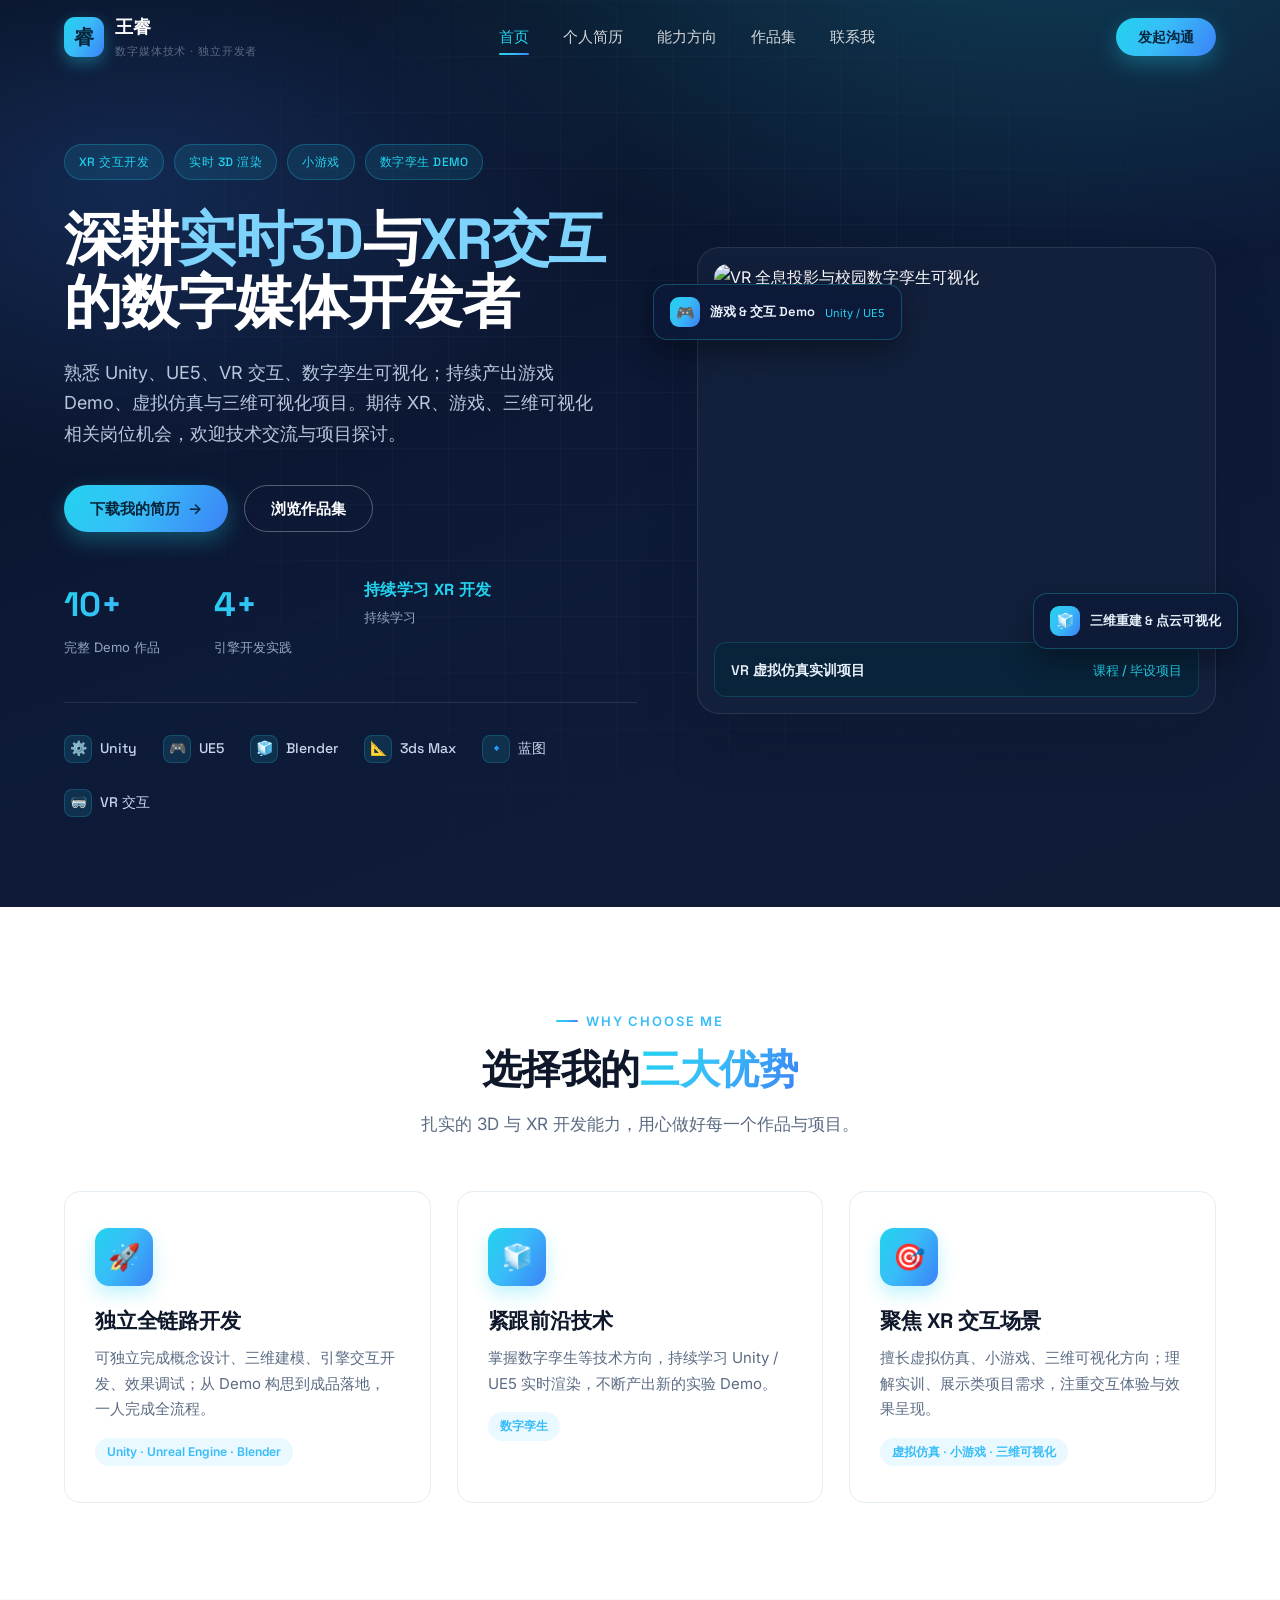
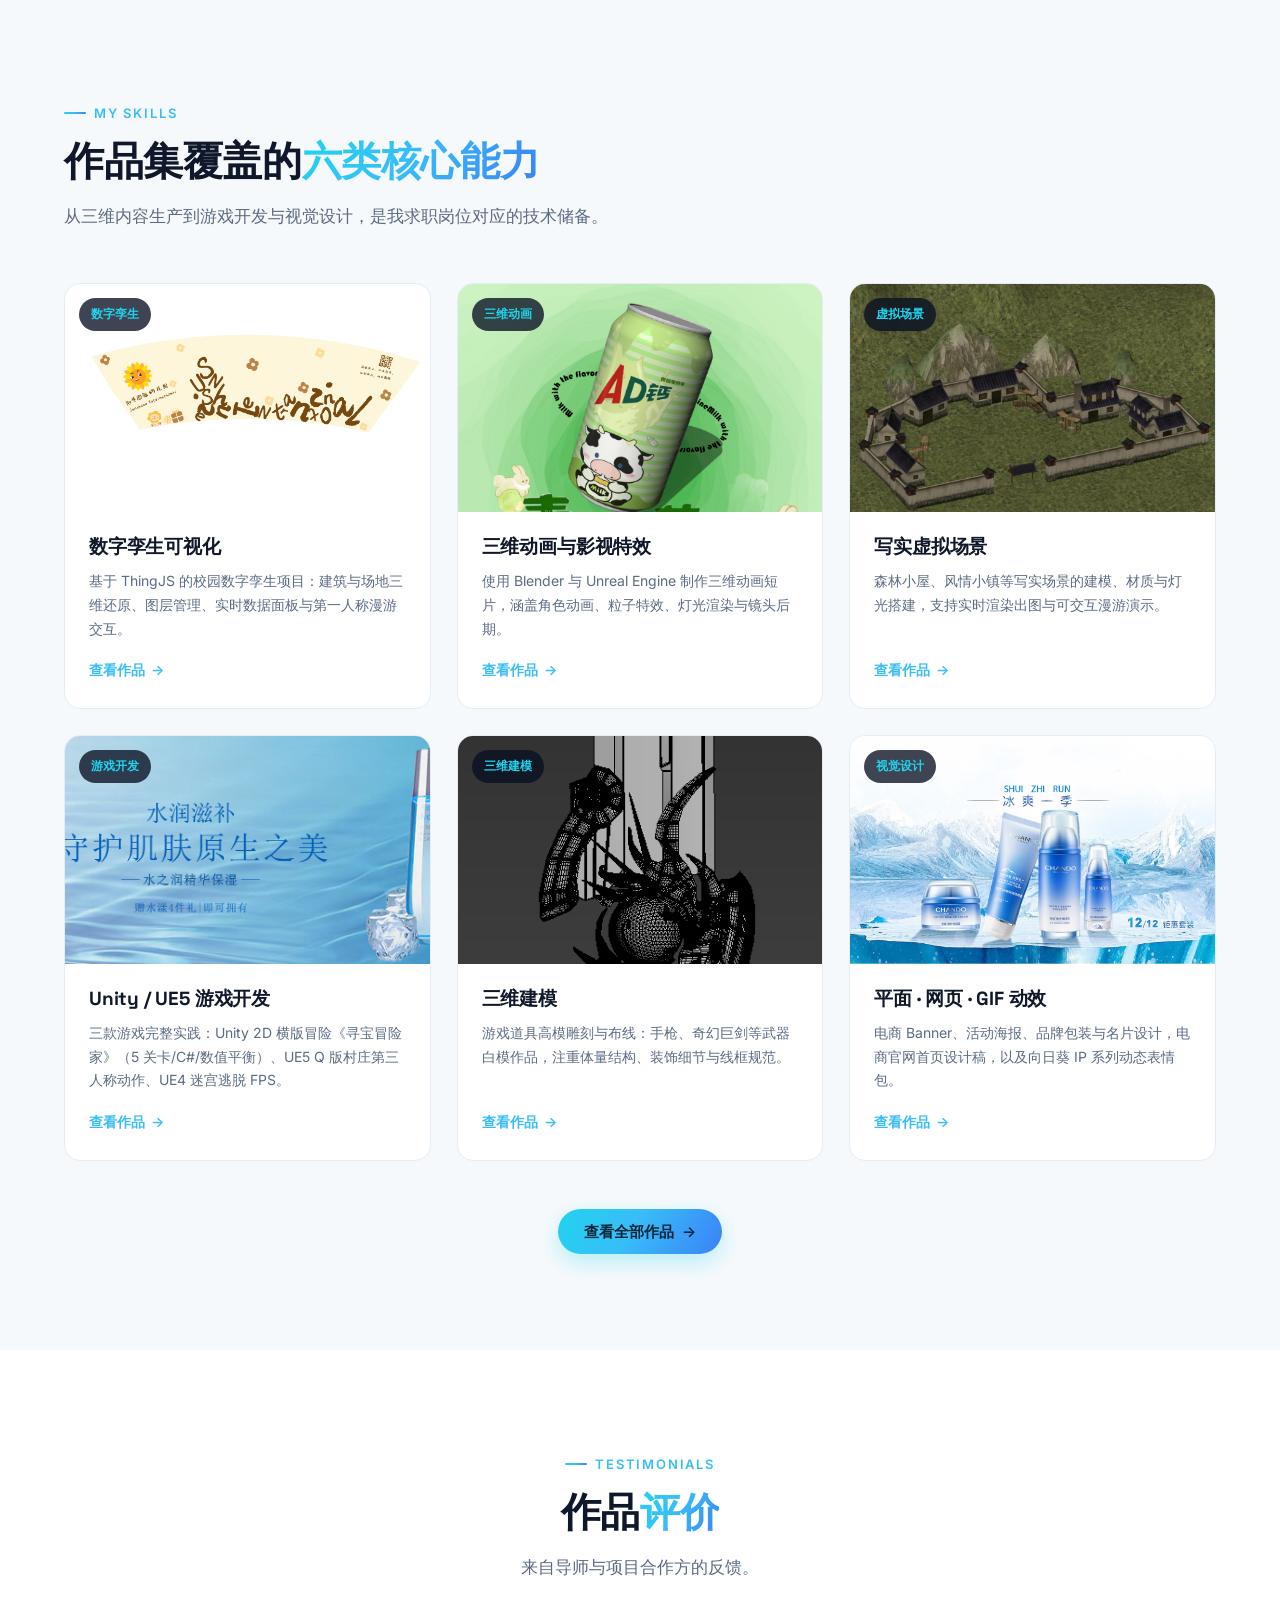
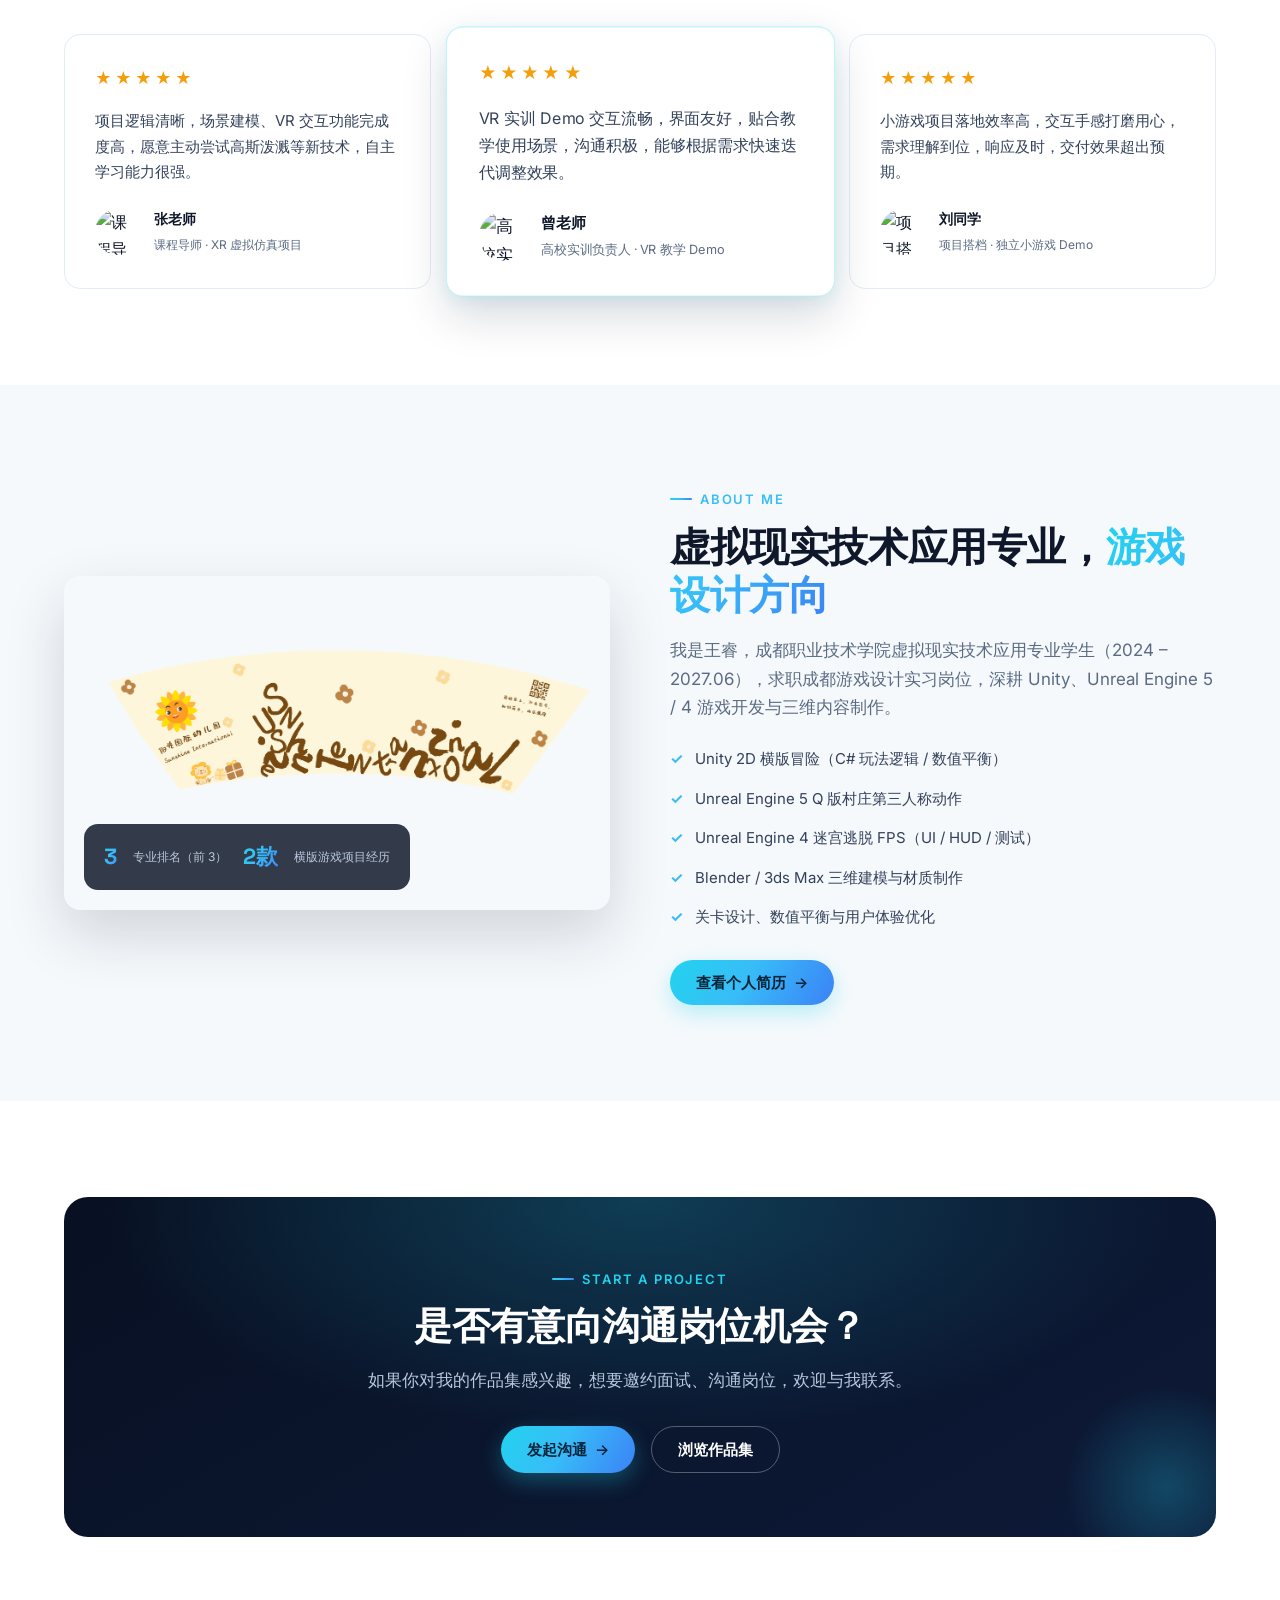
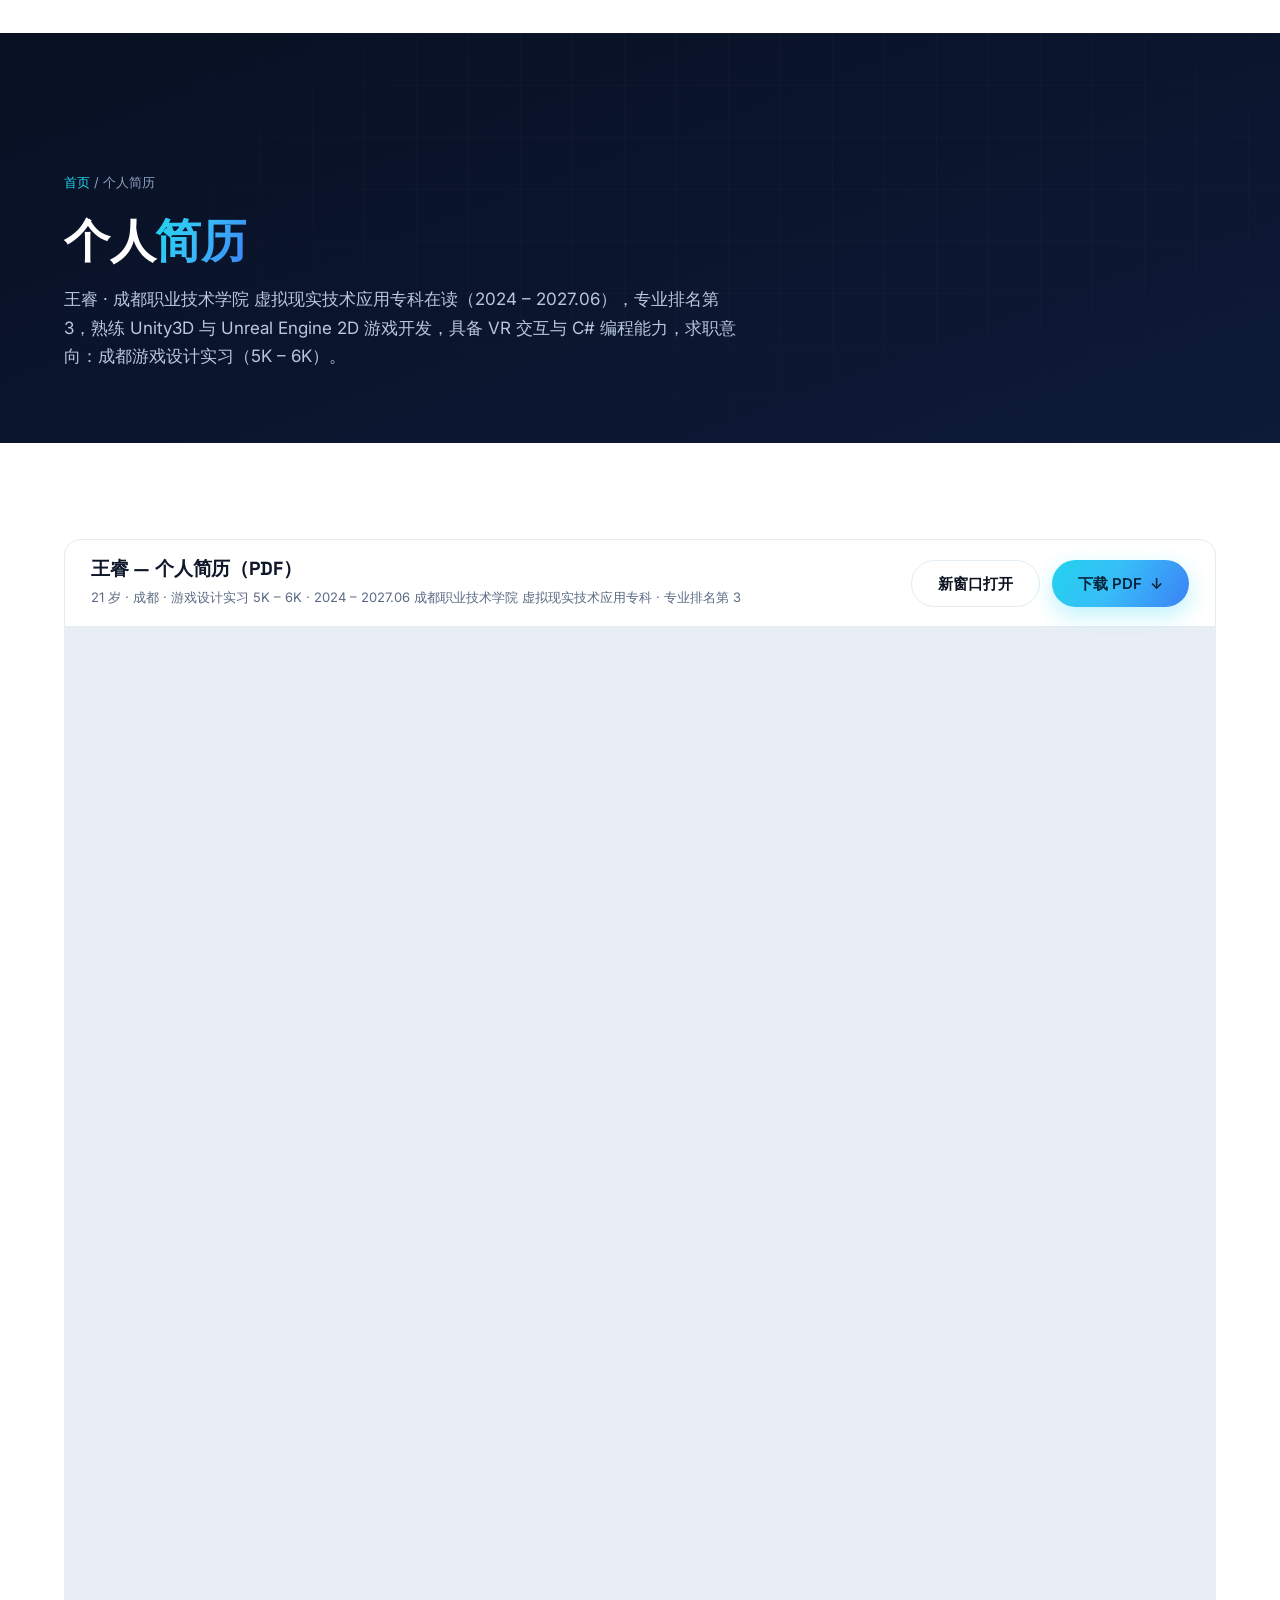
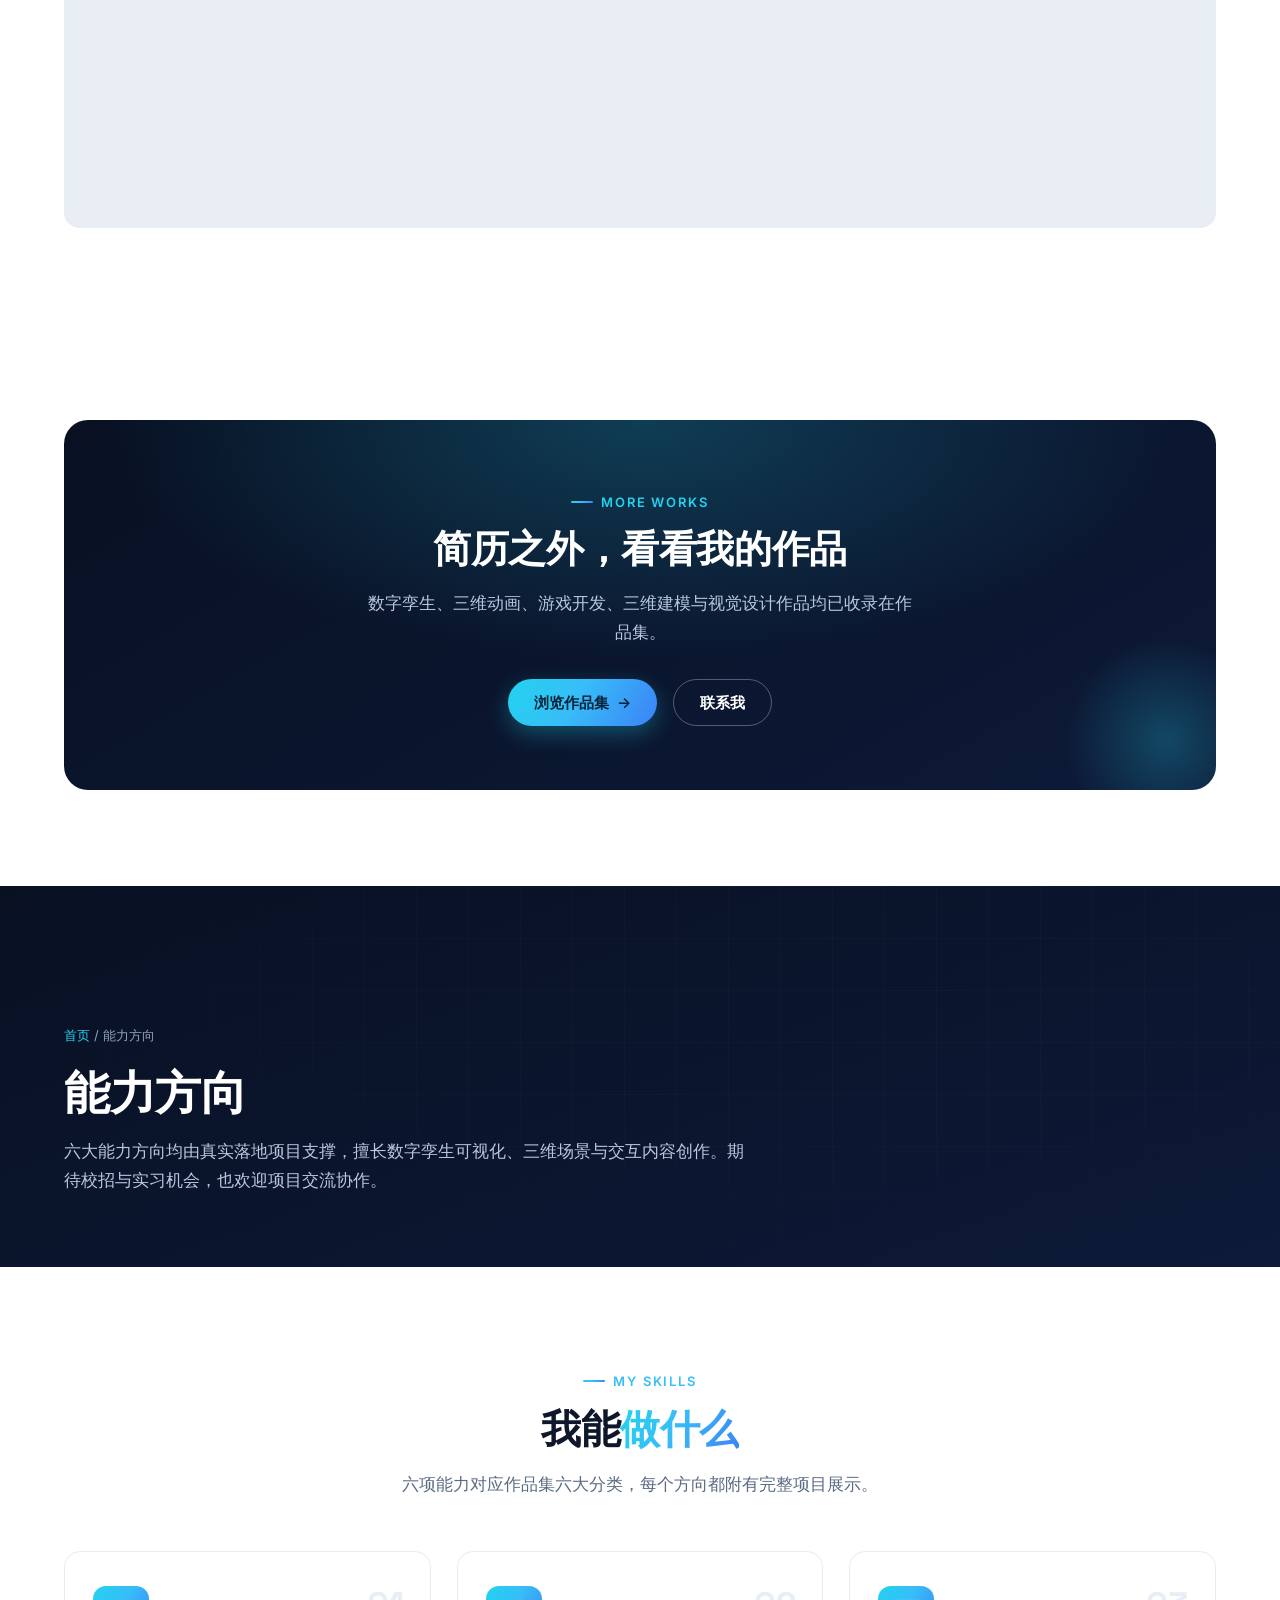
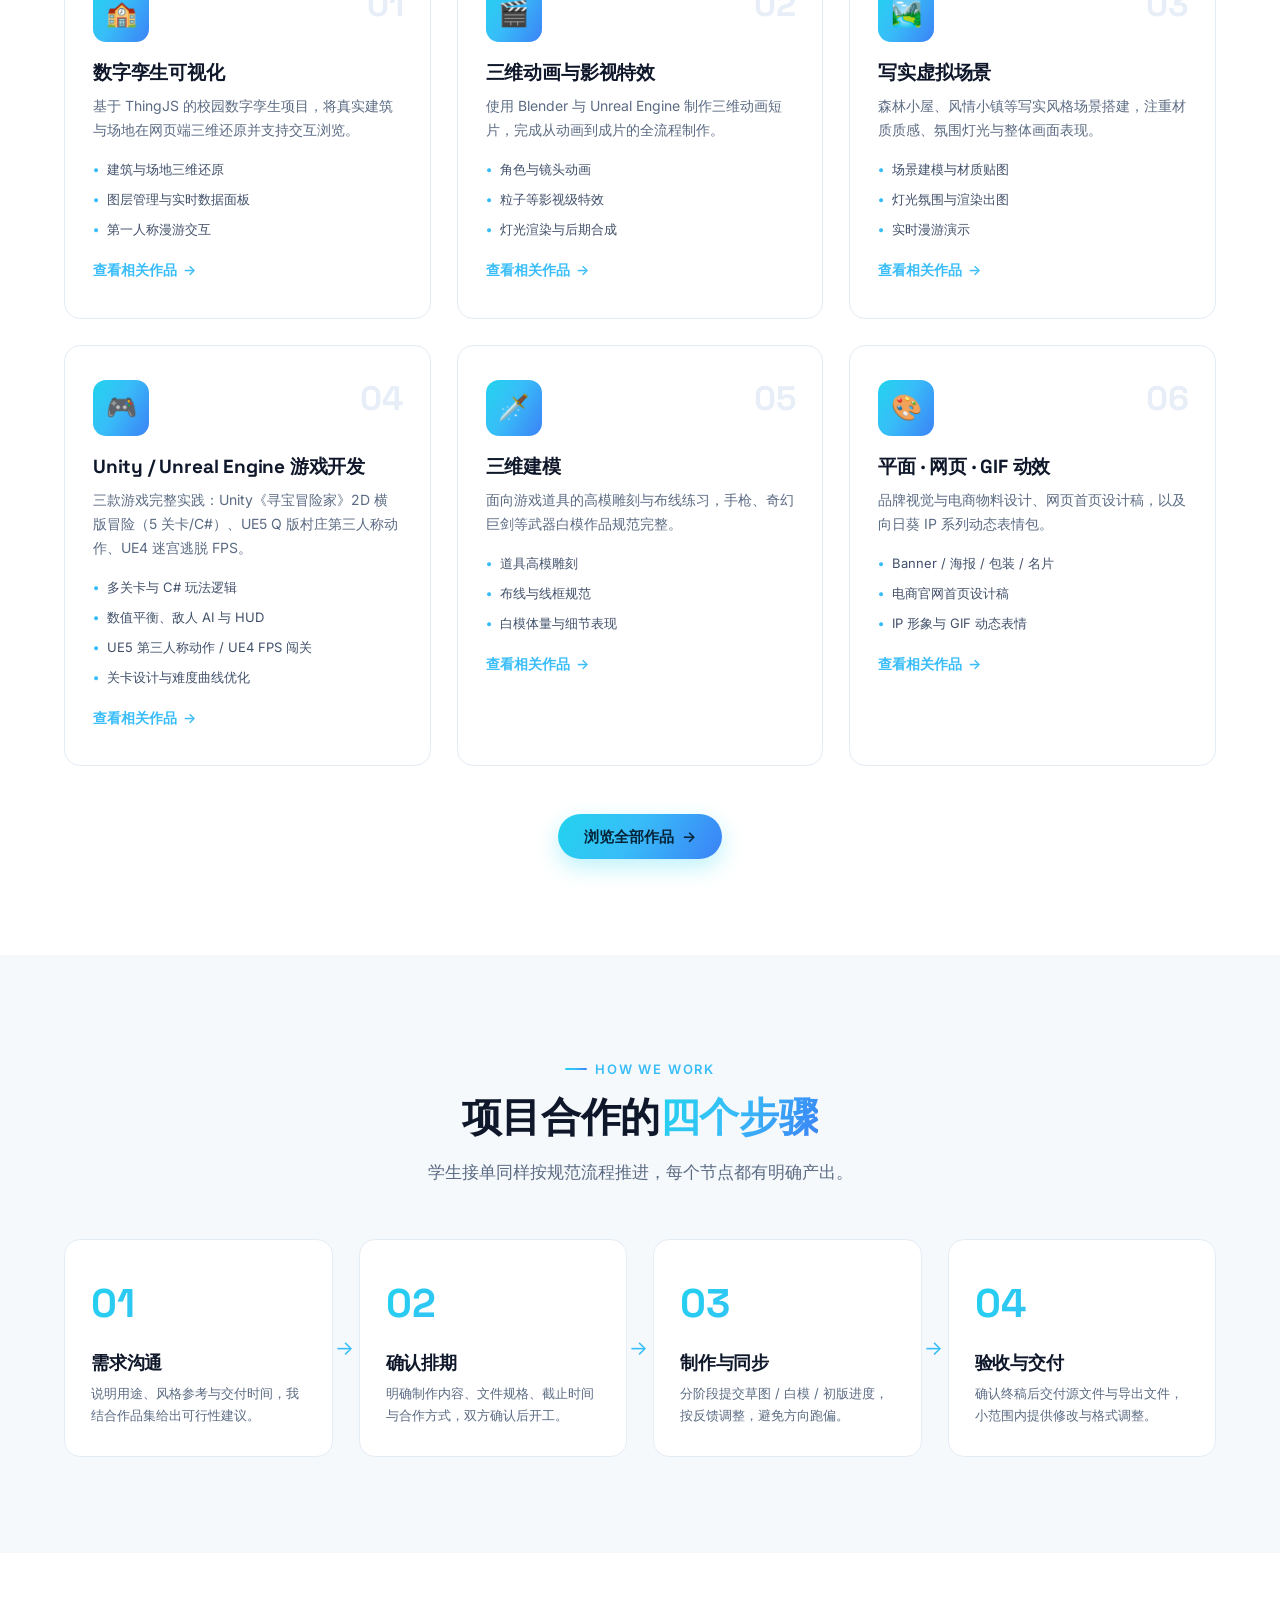
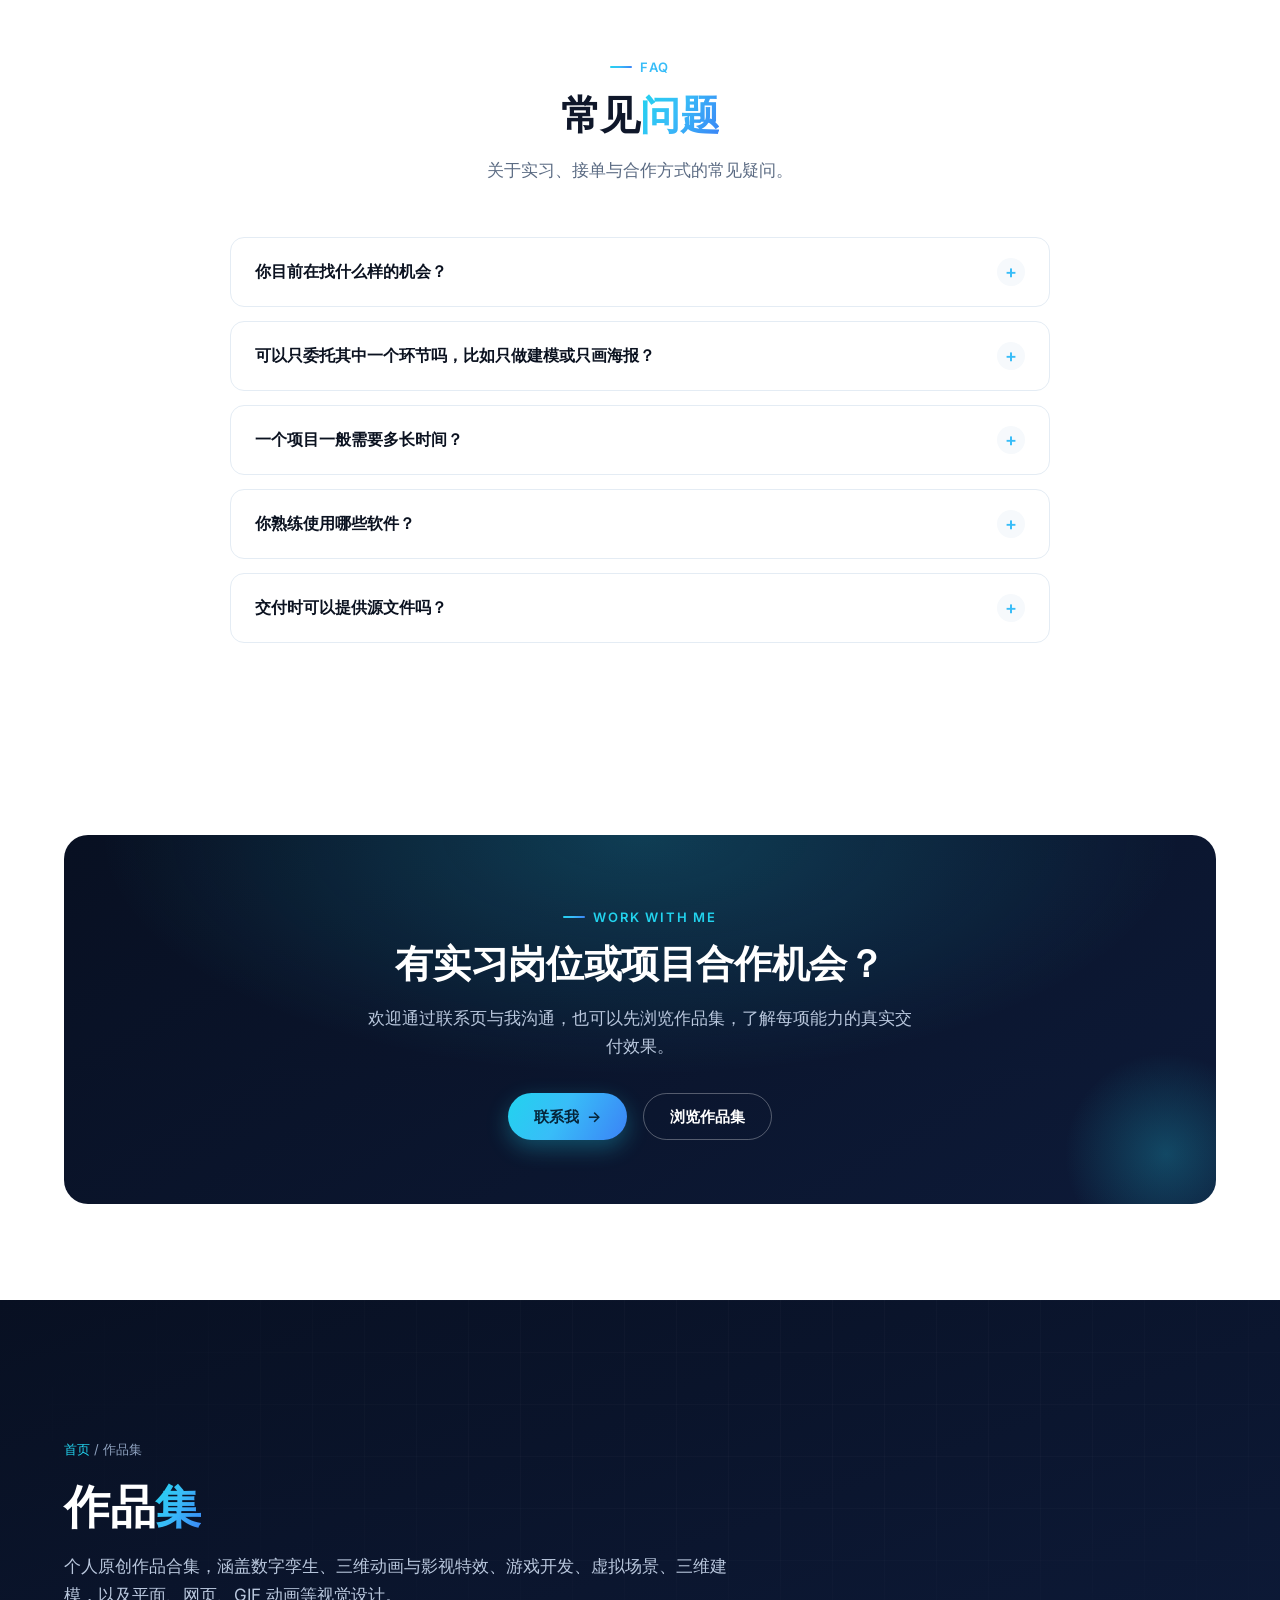
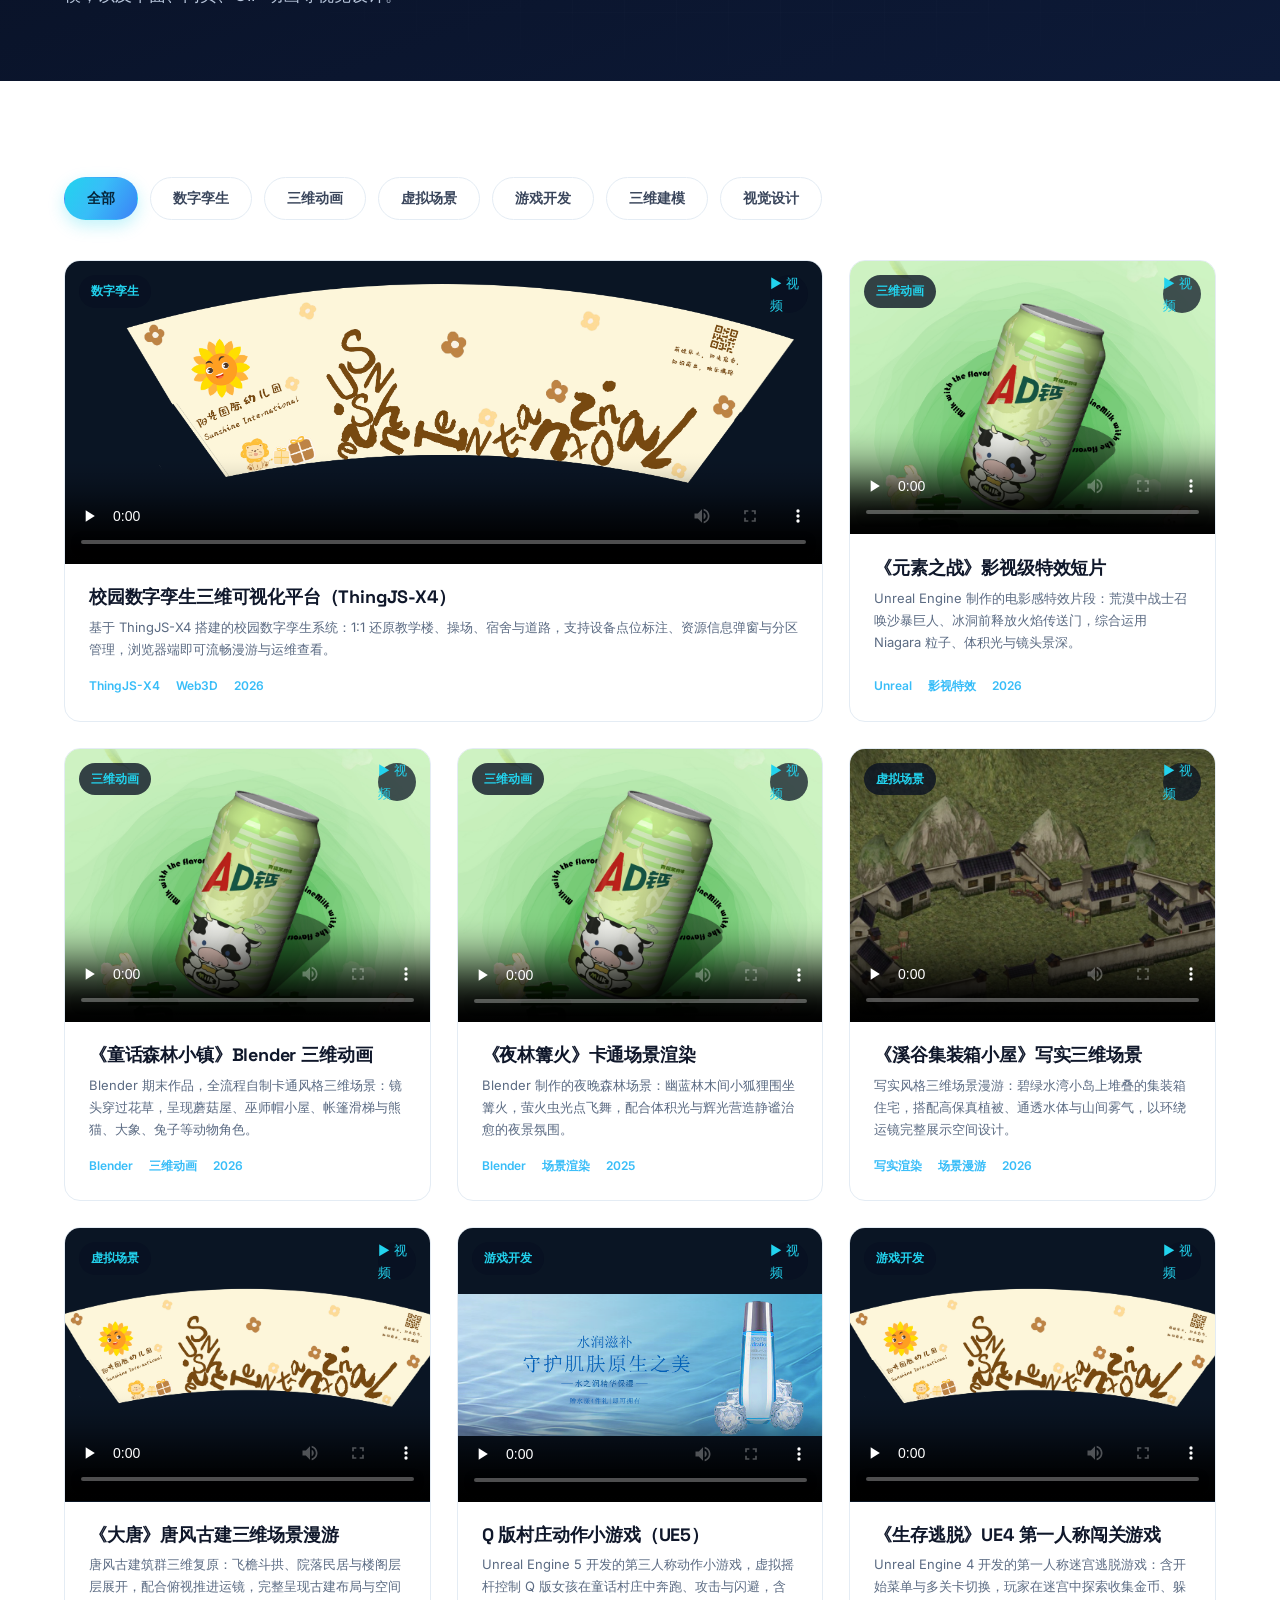
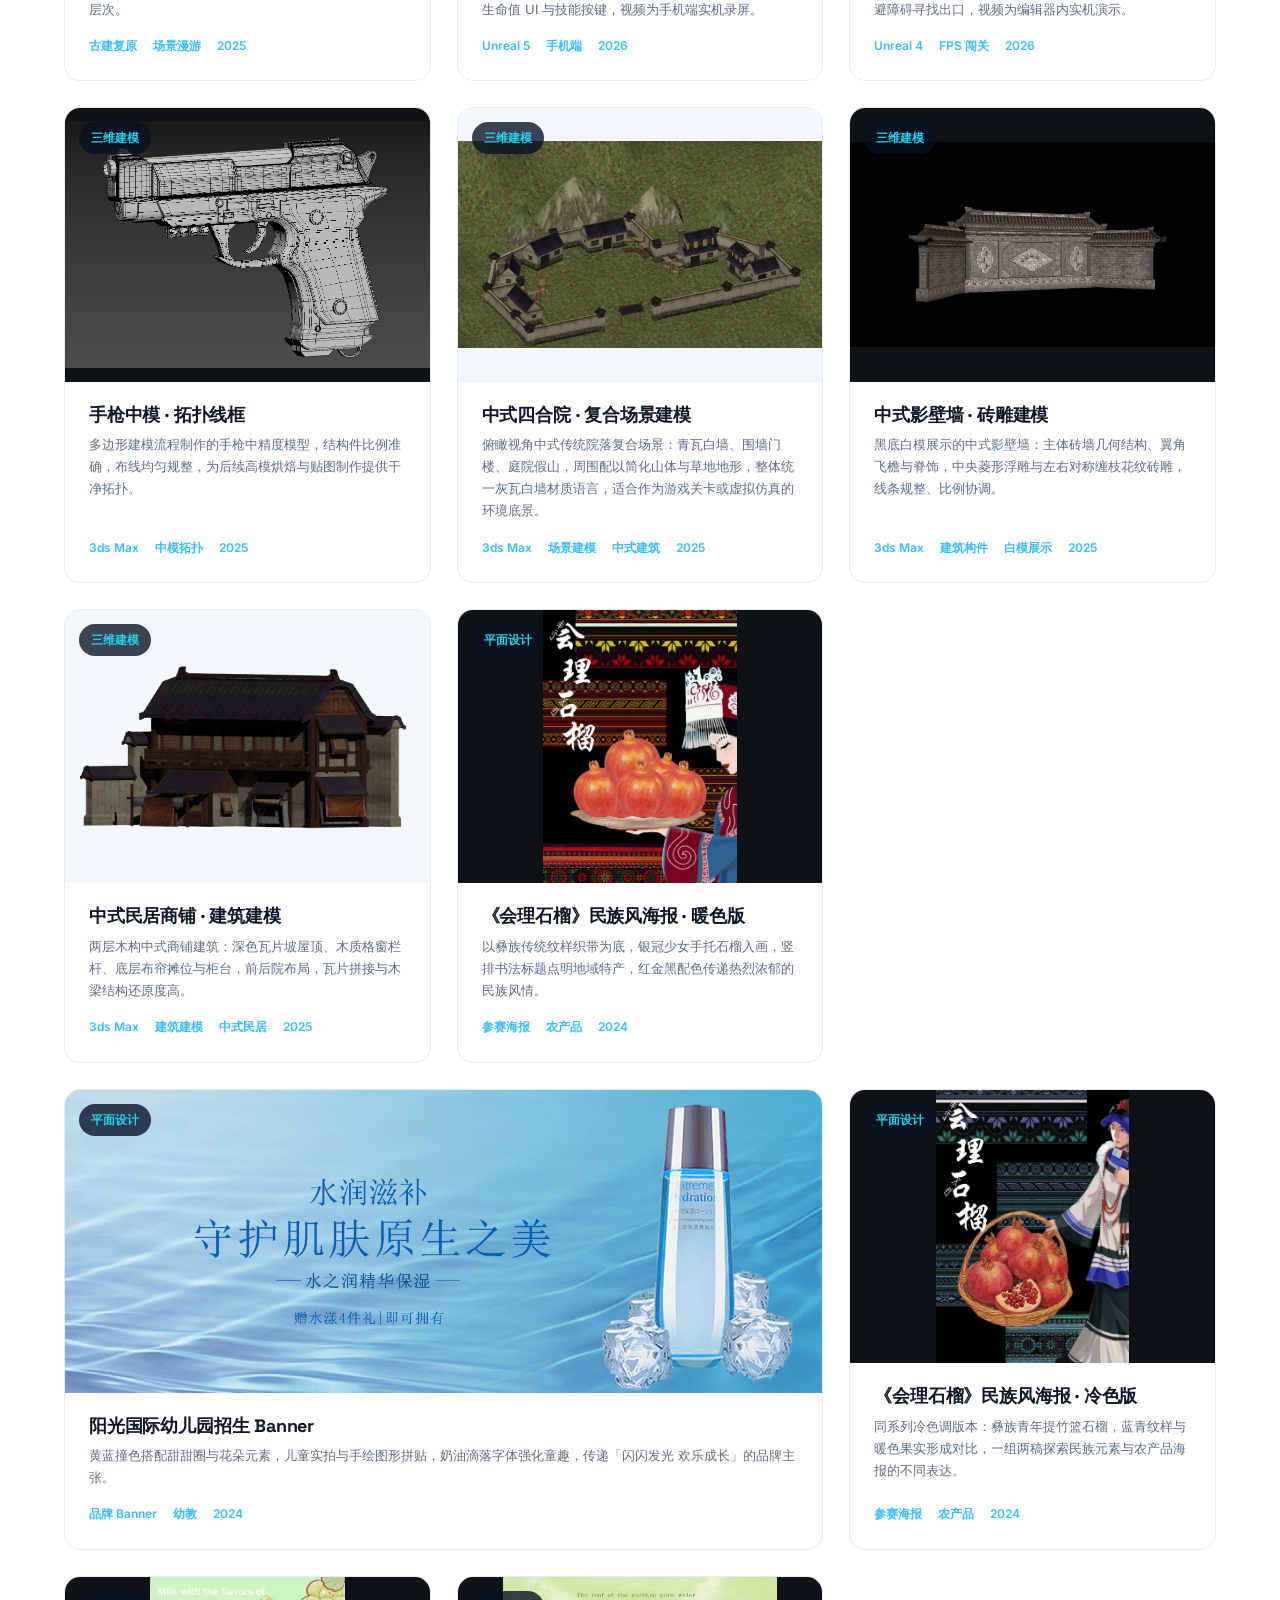
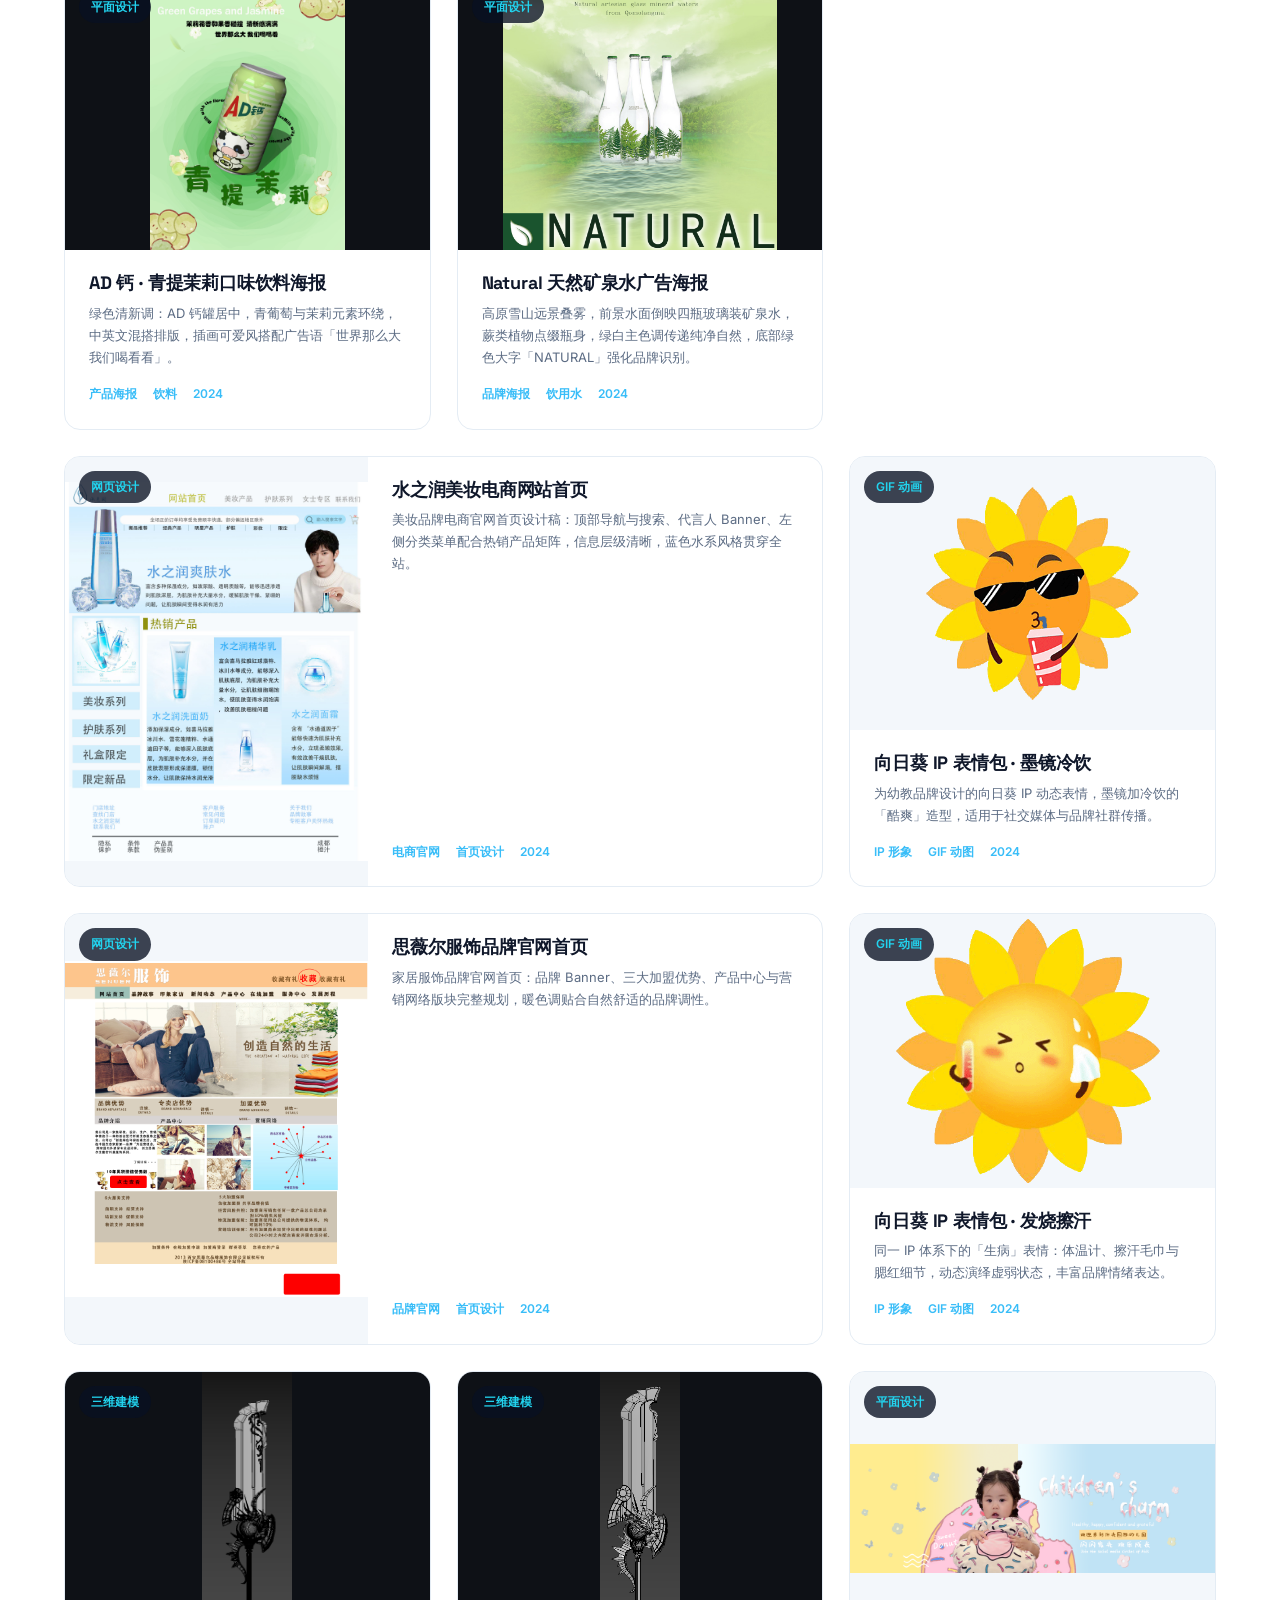
==== index.html @ 509dc1c1 "Update resume display to use iframe instead of images Replaced image elements with an iframe to disp" ====
<!DOCTYPE html>
<html lang="zh-CN">
<head>
  <meta charset="UTF-8">
  <meta name="viewport" content="width=device-width, initial-scale=1.0">
  <title>王睿 · 数字媒体技术 · 独立开发者 — Unity / UE5 / XR 交互 / 3D 可视化</title>
  <meta name="description" content="王睿，数字媒体技术独立开发者，熟悉 Unity、Unreal Engine 5 / 4、VR 交互与数字孪生可视化。持续产出游戏 Demo、虚拟仿真与三维可视化项目，期待 XR、游戏、三维可视化岗位机会，也可承接小型 3D 交互定制项目。">
  <meta name="keywords" content="Unity开发,UE5开发,Unreal Engine,XR交互,VR开发,数字孪生,三维可视化,独立开发者,游戏Demo,成都,求职,接单">
  <meta property="og:title" content="王睿 · 数字媒体技术 · 独立开发者">
  <meta property="og:description" content="深耕实时 3D 与 XR 交互的数字媒体开发者，Unity / UE5 / VR 交互 / 数字孪生可视化。">
  <meta property="og:type" content="website">
  <link rel="preconnect" href="https://fonts.googleapis.com">
  <link rel="preconnect" href="https://fonts.gstatic.com" crossorigin>
  <link href="https://fonts.googleapis.com/css2?family=Space+Grotesk:wght@400;500;600;700&family=Inter:wght@400;500;600;700&display=swap" rel="stylesheet">
  <script type="application/ld+json">
  {
    "@context": "https://schema.org",
    "@type": "Person",
    "name": "王睿",
    "jobTitle": "数字媒体技术独立开发者",
    "description": "熟悉 Unity、Unreal Engine 5 / 4、VR 交互与数字孪生可视化，持续产出游戏 Demo 与三维可视化项目。",
    "areaServed": "成都",
    "knowsAbout": ["Unity", "Unreal Engine 5", "Unreal Engine 4", "XR 交互", "VR 交互", "数字孪生", "三维可视化", "Blender"]
  }
  </script>
  <style>
:root {
  --ink: #0b1220;
  --ink-2: #101c36;
  --ink-3: #16233f;
  --cyan: #22d3ee;
  --sky: #38bdf8;
  --blue: #3b82f6;
  --grad: linear-gradient(120deg, #22d3ee 0%, #38bdf8 45%, #3b82f6 100%);
  --light: #f6f9fc;
  --white: #ffffff;
  --text: #0f172a;
  --muted: #5b6b83;
  --line: #e4ecf4;
  --amber: #f59e0b;
  --font-d: 'Space Grotesk', 'Inter', 'PingFang SC', 'Microsoft YaHei', sans-serif;
  --font-b: 'Inter', 'PingFang SC', 'Microsoft YaHei', system-ui, sans-serif;
  --maxw: 1200px;
  --radius: 16px;
  --radius-sm: 10px;
  --shadow-sm: 0 2px 10px rgba(11, 18, 32, .06);
  --shadow-md: 0 12px 30px rgba(11, 18, 32, .10);
  --shadow-lg: 0 24px 60px rgba(11, 18, 32, .16);
  --header-h: 74px;
}
* { margin: 0; padding: 0; box-sizing: border-box; }
html { scroll-behavior: smooth; -webkit-text-size-adjust: 100%; scroll-padding-top: var(--header-h); }
body { font-family: var(--font-b); color: var(--text); background: var(--white); line-height: 1.7; font-size: 16px; -webkit-font-smoothing: antialiased; overflow-x: hidden; }
img { max-width: 100%; display: block; }
a { color: inherit; text-decoration: none; }
ul { list-style: none; }
button { font-family: inherit; cursor: pointer; border: none; background: none; }
.container { width: 100%; max-width: var(--maxw); margin: 0 auto; padding: 0 24px; }
::selection { background: rgba(34, 211, 238, .28); }
h1, h2, h3, h4 { font-family: var(--font-d); font-weight: 700; line-height: 1.2; letter-spacing: -.01em; }
.eyebrow { display: inline-flex; align-items: center; gap: 8px; font-size: 13px; font-weight: 600; letter-spacing: .14em; text-transform: uppercase; color: var(--sky); margin-bottom: 14px; }
.eyebrow::before { content: ""; width: 22px; height: 2px; background: var(--grad); border-radius: 2px; }
.eyebrow.on-dark { color: var(--cyan); }
.section { padding: 96px 0; }
.section-head { max-width: 720px; margin-bottom: 52px; }
.section-head.center { margin-left: auto; margin-right: auto; text-align: center; }
.section-head.center .eyebrow { justify-content: center; }
.section-title { font-size: clamp(28px, 4vw, 40px); margin-bottom: 16px; }
.section-title em { font-style: normal; background: var(--grad); -webkit-background-clip: text; background-clip: text; color: transparent; }
.section-sub { color: var(--muted); font-size: 17px; }
.btn { display: inline-flex; align-items: center; justify-content: center; gap: 8px; font-weight: 600; font-size: 15px; line-height: 1; padding: 15px 26px; border-radius: 60px; transition: .28s ease; white-space: nowrap; }
.btn .arr { transition: transform .28s ease; }
.btn:hover .arr { transform: translateX(4px); }
.btn-primary { background: var(--grad); color: #06253a; box-shadow: 0 8px 22px rgba(34, 211, 238, .30); }
.btn-primary:hover { box-shadow: 0 12px 30px rgba(34, 211, 238, .45); transform: translateY(-2px); }
.btn-ghost { background: transparent; color: var(--white); border: 1px solid rgba(255,255,255,.30); }
.btn-ghost:hover { border-color: var(--cyan); color: var(--cyan); transform: translateY(-2px); }
.btn-ghost-dark { background: transparent; color: var(--ink); border: 1px solid var(--line); }
.btn-ghost-dark:hover { border-color: var(--cyan); color: var(--sky); transform: translateY(-2px); }
.btn-light { background: var(--white); color: var(--ink); box-shadow: var(--shadow-sm); }
.btn-light:hover { transform: translateY(-2px); box-shadow: var(--shadow-md); }

/* Header */
.site-header { position: fixed; top: 0; left: 0; right: 0; z-index: 100; height: var(--header-h); display: flex; align-items: center; transition: background .35s ease, box-shadow .35s ease, border-color .35s ease; border-bottom: 1px solid transparent; }
.site-header.scrolled { background: rgba(255,255,255,.92); backdrop-filter: blur(14px); -webkit-backdrop-filter: blur(14px); border-bottom-color: var(--line); box-shadow: 0 4px 20px rgba(11,18,32,.06); }
.site-header .container { display: flex; align-items: center; justify-content: space-between; gap: 24px; }
.logo { display: flex; align-items: center; gap: 11px; }
.logo-mark { width: 40px; height: 40px; border-radius: 11px; background: var(--grad); display: grid; place-items: center; color: #06253a; font-family: var(--font-d); font-weight: 700; font-size: 20px; box-shadow: 0 6px 16px rgba(34,211,238,.35); }
.logo-text { font-family: var(--font-d); font-weight: 700; font-size: 18px; color: var(--white); transition: color .3s; letter-spacing: -.01em; }
.logo-text small { display: block; font-family: var(--font-b); font-weight: 400; font-size: 11px; color: var(--muted); letter-spacing: .08em; }
.site-header.scrolled .logo-text { color: var(--ink); }
.nav { display: flex; align-items: center; gap: 34px; }
.nav a.nav-link { position: relative; font-weight: 500; font-size: 15px; color: rgba(255,255,255,.82); transition: color .25s; padding: 6px 0; }
.site-header.scrolled .nav a.nav-link { color: #3a465c; }
.nav a.nav-link::after { content: ""; position: absolute; left: 0; bottom: 0; height: 2px; width: 0; background: var(--grad); border-radius: 2px; transition: width .28s ease; }
.nav a.nav-link:hover, .nav a.nav-link.active { color: var(--cyan); }
.site-header.scrolled .nav a.nav-link:hover, .site-header.scrolled .nav a.nav-link.active { color: var(--sky); }
.nav a.nav-link:hover::after, .nav a.nav-link.active::after { width: 100%; }
.header-cta { display: flex; align-items: center; gap: 14px; }
.btn-header { padding: 12px 22px; font-size: 14px; }
.nav-toggle { display: none; width: 44px; height: 44px; border-radius: 10px; flex-direction: column; align-items: center; justify-content: center; gap: 5px; background: rgba(255,255,255,.08); border: 1px solid rgba(255,255,255,.16); }
.site-header.scrolled .nav-toggle { background: var(--light); border-color: var(--line); }
.nav-toggle span { display: block; width: 20px; height: 2px; background: var(--white); border-radius: 2px; transition: .3s; }
.site-header.scrolled .nav-toggle span { background: var(--ink); }
.nav-toggle.open span:nth-child(1) { transform: translateY(7px) rotate(45deg); }
.nav-toggle.open span:nth-child(2) { opacity: 0; }
.nav-toggle.open span:nth-child(3) { transform: translateY(-7px) rotate(-45deg); }
.mobile-menu { position: fixed; inset: 0; z-index: 99; background: rgba(8, 15, 30, .98); display: flex; flex-direction: column; align-items: center; justify-content: center; gap: 6px; opacity: 0; visibility: hidden; transition: .35s ease; }
.mobile-menu.open { opacity: 1; visibility: visible; }
.mobile-menu a { font-family: var(--font-d); font-size: 26px; font-weight: 600; color: #e8f1fb; padding: 14px 20px; transition: color .25s; }
.mobile-menu a:hover, .mobile-menu a.active { color: var(--cyan); }
.mobile-menu .btn { margin-top: 22px; }

/* Hero */
.hero { position: relative; color: var(--white); background: radial-gradient(1200px 600px at 80% -10%, rgba(34,211,238,.22), transparent 60%), radial-gradient(900px 520px at 10% 20%, rgba(59,130,246,.20), transparent 55%), linear-gradient(160deg, #081022 0%, #0d1a38 55%, #101c36 100%); padding: calc(var(--header-h) + 70px) 0 90px; overflow: hidden; }
.hero::before { content: ""; position: absolute; inset: 0; opacity: .5; pointer-events: none; background-image: linear-gradient(rgba(255,255,255,.05) 1px, transparent 1px), linear-gradient(90deg, rgba(255,255,255,.05) 1px, transparent 1px); background-size: 56px 56px; mask-image: radial-gradient(ellipse at 50% 40%, #000 30%, transparent 75%); -webkit-mask-image: radial-gradient(ellipse at 50% 40%, #000 30%, transparent 75%); }
.hero .container { position: relative; z-index: 2; display: grid; grid-template-columns: 1.05fr .95fr; gap: 60px; align-items: center; }
.hero-top-tags { display: flex; flex-wrap: wrap; gap: 10px; margin-bottom: 28px; }
.hero-top-tags span { font-family: var(--font-d); font-size: 12px; font-weight: 500; letter-spacing: .04em; text-transform: uppercase; color: var(--cyan); background: rgba(34,211,238,.10); border: 1px solid rgba(34,211,238,.25); padding: 7px 14px; border-radius: 40px; }
.hero h1 { font-size: clamp(34px, 5vw, 58px); line-height: 1.08; margin-bottom: 24px; letter-spacing: -.02em; }
.hero h1 em.hl { font-style: normal; color: #7dd3fc; background: none; -webkit-text-fill-color: #7dd3fc; }
.hero p.lead { color: #b9c7dd; font-size: 18px; max-width: 540px; margin-bottom: 36px; }
.hero-cta { display: flex; flex-wrap: wrap; gap: 16px; margin-bottom: 44px; }
.hero-stats { display: flex; gap: 40px; flex-wrap: wrap; }
.hero-stats .stat { min-width: 110px; }
.hero-stats .stat-text { min-width: 160px; }
.hero-stats .stat .num { font-family: var(--font-d); font-weight: 700; font-size: 34px; background: var(--grad); -webkit-background-clip: text; background-clip: text; color: transparent; }
.hero-stats .stat .lbl { font-size: 13px; color: #93a5c0; margin-top: 2px; }
.hero-stats .stat-text .txt { font-family: var(--font-d); font-weight: 700; font-size: 16px; color: var(--cyan); letter-spacing: .02em; }
.tech-stack { display: flex; flex-wrap: wrap; gap: 26px; margin-top: 44px; padding-top: 32px; border-top: 1px solid rgba(255,255,255,.10); }
.ts-item { display: inline-flex; align-items: center; gap: 8px; font-family: var(--font-d); font-weight: 500; font-size: 14px; color: #c7d5eb; }
.ts-ic { width: 28px; height: 28px; border-radius: 8px; display: grid; place-items: center; font-size: 14px; background: rgba(34,211,238,.12); border: 1px solid rgba(34,211,238,.20); }
.hero-visual { position: relative; }
.hero-card { position: relative; background: rgba(22,35,63,.72); border: 1px solid rgba(255,255,255,.10); border-radius: 22px; padding: 22px; backdrop-filter: blur(6px); box-shadow: var(--shadow-lg); }
.hero-card--portrait { padding: 16px; }
.hero-card--portrait .vc-media { aspect-ratio: 3/4; }
.hero-card .vc-media { border-radius: 14px; overflow: hidden; aspect-ratio: 4/3; }
.hero-card .vc-media img { width: 100%; height: 100%; object-fit: cover; }
.hero-card .vc-foot { display: flex; justify-content: space-between; align-items: center; padding-top: 16px; }
.hero-card .vc-foot strong { font-family: var(--font-d); color: #e8f1fb; font-size: 14px; }
.hero-card .vc-foot span { color: var(--cyan); font-size: 13px; }
.vc-foot--dark { display: flex; justify-content: space-between; align-items: center; padding: 14px 16px; margin-top: 14px; border-radius: 12px; background: rgba(6,37,58,.70); border: 1px solid rgba(34,211,238,.18); backdrop-filter: blur(6px); }
.vc-foot--dark strong { font-family: var(--font-d); color: #e8f1fb; font-size: 14px; font-weight: 600; }
.vc-foot--dark span { color: #7dd3fc; font-size: 12px; font-weight: 500; }
.hero-bubble { position: absolute; display: flex; align-items: center; gap: 10px; background: rgba(13,26,56,.88); color: #e8f1fb; border: 1px solid rgba(34,211,238,.28); border-radius: 14px; padding: 12px 16px; font-family: var(--font-d); font-weight: 600; font-size: 13px; backdrop-filter: blur(8px); box-shadow: 0 12px 30px rgba(0,0,0,.35); animation: float 5.2s ease-in-out infinite; }
.hero-bubble small { display: block; font-family: var(--font-b); font-weight: 400; color: var(--cyan); font-size: 11px; margin-top: 2px; }
.hb-ic { width: 30px; height: 30px; border-radius: 9px; display: grid; place-items: center; font-size: 15px; background: var(--grad); color: #06253a; flex-shrink: 0; }
.hb-top { top: 8%; left: -44px; animation-delay: .3s; }
.hb-bot { bottom: 14%; right: -22px; animation-delay: 1.4s; }
@keyframes float { 0%,100% { transform: translateY(0);} 50% { transform: translateY(-10px);} }

/* Advantage */
.advantage-grid { display: grid; grid-template-columns: repeat(3, 1fr); gap: 26px; }
.advantage { background: var(--white); border: 1px solid var(--line); border-radius: var(--radius); padding: 36px 30px; transition: .3s ease; position: relative; overflow: hidden; }
.advantage::before { content: ""; position: absolute; top: 0; left: 0; right: 0; height: 3px; background: var(--grad); transform: scaleX(0); transform-origin: left; transition: transform .4s ease; }
.advantage:hover { transform: translateY(-8px); box-shadow: var(--shadow-md); border-color: transparent; }
.advantage:hover::before { transform: scaleX(1); }
.adv-icon { width: 58px; height: 58px; border-radius: 14px; background: var(--grad); display: grid; place-items: center; font-size: 26px; color: #06253a; margin-bottom: 22px; box-shadow: 0 8px 18px rgba(34,211,238,.28); }
.advantage h3 { font-size: 21px; margin-bottom: 12px; }
.advantage p { color: var(--muted); font-size: 15px; }
.adv-tag { display: inline-block; margin-top: 16px; font-size: 12px; font-weight: 600; color: var(--sky); background: rgba(56,189,248,.10); padding: 4px 12px; border-radius: 30px; }

/* Service preview */
.bg-soft { background: var(--light); }
.service-preview-grid { display: grid; grid-template-columns: repeat(3, 1fr); gap: 26px; }
.srv-card { background: var(--white); border: 1px solid var(--line); border-radius: var(--radius); overflow: hidden; transition: .32s ease; display: flex; flex-direction: column; }
.srv-card:hover { transform: translateY(-8px); box-shadow: var(--shadow-lg); }
.srv-card .s-media { aspect-ratio: 16/10; overflow: hidden; position: relative; }
.srv-card .s-media img { width: 100%; height: 100%; object-fit: cover; transition: transform .5s ease; }
.srv-card:hover .s-media img { transform: scale(1.07); }
.srv-card .s-media .s-badge { position: absolute; top: 14px; left: 14px; background: rgba(8,16,34,.78); color: var(--cyan); font-size: 12px; font-weight: 600; padding: 6px 12px; border-radius: 30px; backdrop-filter: blur(4px); }
.srv-body { padding: 24px 24px 26px; display: flex; flex-direction: column; flex: 1; }
.srv-body h3 { font-size: 19px; margin-bottom: 10px; }
.srv-body p { color: var(--muted); font-size: 14px; flex: 1; }
.srv-link { margin-top: 18px; font-weight: 600; font-size: 14px; color: var(--sky); display: inline-flex; align-items: center; gap: 6px; transition: gap .25s; }
.srv-link:hover { gap: 10px; }
.section-cta { margin-top: 48px; text-align: center; }

/* Testi */
.testi-grid { display: grid; grid-template-columns: repeat(3, 1fr); gap: 26px; }
.testi { background: var(--white); border: 1px solid var(--line); border-radius: var(--radius); padding: 30px; display: flex; flex-direction: column; transition: .3s; }
.testi:hover { box-shadow: var(--shadow-md); transform: translateY(-4px); }
.testi .stars { color: var(--amber); letter-spacing: 3px; margin-bottom: 16px; }
.testi blockquote { color: #33415a; font-size: 15px; flex: 1; margin-bottom: 22px; }
.testi .who { display: flex; align-items: center; gap: 13px; }
.testi .avatar { width: 46px; height: 46px; border-radius: 50%; object-fit: cover; }
.testi .who b { display: block; font-size: 14px; }
.testi .who span { font-size: 12px; color: var(--muted); }
.testi.featured { transform: scale(1.06); box-shadow: 0 18px 42px rgba(13,26,56,.16), 0 4px 14px rgba(34,211,238,.10); border-color: rgba(34,211,238,.28); position: relative; z-index: 2; }
.testi.featured:hover { transform: scale(1.06) translateY(-4px); box-shadow: 0 24px 52px rgba(13,26,56,.20), 0 6px 18px rgba(34,211,238,.14); }

/* About preview */
.about-preview { display: grid; grid-template-columns: 1fr 1fr; gap: 60px; align-items: center; }
.ap-media { position: relative; border-radius: var(--radius); overflow: hidden; box-shadow: var(--shadow-lg); }
.ap-media img { width: 100%; height: 100%; object-fit: cover; }
.ap-badge { position: absolute; bottom: 20px; left: 20px; background: rgba(8,16,34,.82); color: var(--white); padding: 14px 20px; border-radius: 14px; backdrop-filter: blur(6px); display: flex; gap: 16px; align-items: center; }
.ap-badge b { font-family: var(--font-d); font-size: 22px; background: var(--grad); -webkit-background-clip: text; background-clip: text; color: transparent; }
.ap-badge span { font-size: 12px; color: #b9c7dd; }
.ap-list { margin: 24px 0 30px; display: grid; gap: 14px; }
.ap-list li { display: flex; gap: 12px; color: #33415a; font-size: 15px; }
.ap-list li .ck { color: var(--sky); font-weight: 700; }

/* CTA band */
.cta-band { background: radial-gradient(900px 400px at 50% 0%, rgba(34,211,238,.22), transparent 60%), linear-gradient(150deg, #081022, #0d1a38); color: var(--white); border-radius: 24px; padding: 64px 40px; text-align: center; position: relative; overflow: hidden; }
.cta-band h2 { font-size: clamp(26px, 3.6vw, 38px); margin-bottom: 16px; }
.cta-band p { color: #b9c7dd; max-width: 560px; margin: 0 auto 32px; font-size: 17px; }
.cta-band .hero-cta { justify-content: center; margin: 0; }
.cta-band::after { content: ""; position: absolute; right: -60px; bottom: -60px; width: 220px; height: 220px; border-radius: 50%; background: radial-gradient(circle, rgba(34,211,238,.25), transparent 65%); }

/* Page hero */
.page-hero { position: relative; color: var(--white); background: linear-gradient(160deg,#081022,#0d1a38); padding: calc(var(--header-h) + 64px) 0 72px; overflow: hidden; }
.page-hero::before { content:""; position:absolute; inset:0; opacity:.4; background-image: linear-gradient(rgba(255,255,255,.05) 1px,transparent 1px), linear-gradient(90deg,rgba(255,255,255,.05) 1px,transparent 1px); background-size:52px 52px; mask-image: radial-gradient(ellipse at 60% 30%,#000 30%,transparent 75%); }
.page-hero .container { position: relative; z-index: 2; }
.page-hero h1 { font-size: clamp(30px,4.4vw,46px); margin-bottom: 16px; }
.page-hero h1 em { font-style:normal; background: var(--grad); -webkit-background-clip: text; background-clip: text; color: transparent; }
.page-hero p { color:#b9c7dd; font-size:17px; max-width:680px; }
.crumb { font-size: 13px; color:#8fa2bf; margin-bottom: 20px; }
.crumb a { color: var(--cyan); }
.crumb a:hover { text-decoration: underline; }

/* Resume */
.resume-head { display:flex; align-items:center; justify-content:space-between; gap:18px; flex-wrap:wrap; background:var(--white); border:1px solid var(--line); border-radius:var(--radius) var(--radius) 0 0; padding:18px 26px; }
.resume-head h2 { font-size:19px; margin:0; }
.resume-head p { margin:5px 0 0; font-size:13px; color:var(--muted); }
.resume-actions { display:flex; gap:12px; flex-wrap:wrap; }
.resume-frame-wrap { border:1px solid var(--line); border-top:none; border-radius:0 0 var(--radius) var(--radius); }
.resume-pages { display:grid; gap:24px; justify-items:center; padding:30px; background:#e9eef4; }
.resume-pages img { display:block; width:100%; max-width:830px; border-radius:8px; box-shadow:0 12px 34px rgba(13,40,71,.20); }

/* Service grid */
.service-grid { display: grid; grid-template-columns: repeat(3,1fr); gap: 26px; }
.svc-item { background: var(--white); border:1px solid var(--line); border-radius: var(--radius); padding: 34px 28px; transition:.3s; position:relative; overflow:hidden; }
.svc-item::before { content:""; position:absolute; top:0; left:0; right:0; height:3px; background:var(--grad); transform:scaleX(0); transform-origin:left; transition:.4s; }
.svc-item:hover { transform: translateY(-6px); box-shadow: var(--shadow-md); border-color:transparent; }
.svc-item:hover::before { transform: scaleX(1); }
.svc-item .num { position:absolute; top:24px; right:26px; font-family: var(--font-d); font-weight:700; font-size:34px; color:#e7eef7; }
.svc-item .si { width:56px;height:56px;border-radius:13px;background:var(--grad);display:grid;place-items:center;font-size:25px;color:#06253a;margin-bottom:20px; }
.svc-item h3 { font-size:19px; margin-bottom:10px; }
.svc-item p { color: var(--muted); font-size:14px; margin-bottom:16px; }
.svc-item ul { display:grid; gap:8px; }
.svc-item ul li { font-size:13px; color:#41506a; display:flex; gap:8px; align-items:center; }
.svc-item ul li::before { content:"•"; color: var(--sky); font-weight:700; }

/* Steps */
.steps { display: grid; grid-template-columns: repeat(4,1fr); gap: 26px; counter-reset: step; }
.step { position: relative; background: var(--white); border:1px solid var(--line); border-radius: var(--radius); padding: 30px 26px; transition:.3s; }
.step:hover { box-shadow: var(--shadow-md); transform: translateY(-4px); }
.step::before { counter-increment: step; content: "0" counter(step); font-family: var(--font-d); font-weight:700; font-size: 40px; background: var(--grad); -webkit-background-clip:text; background-clip:text; color:transparent; display:block; margin-bottom:14px; }
.step h3 { font-size:18px; margin-bottom:8px; }
.step p { color: var(--muted); font-size:13px; }
.step-arrow { position:absolute; right:-22px; top:50%; transform:translateY(-50%); color: var(--sky); font-size:20px; z-index:2; }

/* FAQ */
.faq { max-width: 820px; margin: 0 auto; display: grid; gap: 14px; }
.faq-item { background: var(--white); border:1px solid var(--line); border-radius: 14px; overflow:hidden; transition:.3s; }
.faq-item.open { border-color: var(--sky); box-shadow: var(--shadow-sm); }
.faq-q { width:100%; display:flex; justify-content:space-between; align-items:center; gap:16px; padding: 20px 24px; font-weight:600; font-size:16px; text-align:left; color: var(--ink); }
.faq-q .faq-ic { flex-shrink:0; width:28px;height:28px;border-radius:50%;background:var(--light);display:grid;place-items:center;color:var(--sky);font-size:18px;transition:.3s; }
.faq-item.open .faq-ic { background: var(--grad); color:#06253a; transform: rotate(45deg); }
.faq-a { max-height:0; overflow:hidden; transition:max-height .35s ease; }
.faq-a p { padding: 0 24px 22px; color: var(--muted); font-size:15px; }

/* Filter bar */
.filter-bar { display: flex; flex-wrap: wrap; gap: 12px; margin-bottom: 40px; }
.filter-btn { padding: 11px 22px; border-radius: 60px; background: var(--white); border:1px solid var(--line); font-weight:600; font-size:14px; color:#3a465c; transition:.25s; }
.filter-btn:hover { border-color: var(--sky); color: var(--sky); }
.filter-btn.active { background: var(--grad); color:#06253a; border-color:transparent; box-shadow: 0 6px 16px rgba(34,211,238,.28); }

/* Work grid */
.work-grid { display: grid; grid-template-columns: repeat(3,1fr); gap: 26px; }
.work-card { background: var(--white); border:1px solid var(--line); border-radius: var(--radius); overflow:hidden; transition:.32s; display:flex; flex-direction:column; }
.work-card:hover { transform: translateY(-8px); box-shadow: var(--shadow-lg); }
.work-media { aspect-ratio: 4/3; overflow:hidden; position:relative; }
.work-media img { width:100%; height:100%; object-fit:cover; transition:.5s; }
.work-card:hover .work-media img { transform: scale(1.06); }
.work-cat { position:absolute; top:14px; left:14px; background:rgba(8,16,34,.78); color:var(--cyan); font-size:12px; font-weight:600; padding:6px 12px; border-radius:30px; }
.work-body { padding:22px 24px 24px; display:flex; flex-direction:column; flex:1; }
.work-body h3 { font-size:18px; margin-bottom:8px; }
.work-body p { color: var(--muted); font-size:13px; flex:1; }
.work-meta { display:flex; gap:16px; margin-top:16px; font-size:12px; color:var(--sky); font-weight:600; }
.work-hide { display:none !important; }
.work-media video { width:100%; height:100%; object-fit:cover; background:#0a1524; display:block; }
.work-card:hover .work-media video { transform:none; }
.work-card--wide { grid-column: span 2; }
.work-card--wide .work-media { aspect-ratio: 2.5/1; }
.work-media--contain { background:#f3f7fb; }
.work-media--contain img, .work-media--contain video { object-fit:contain; }
.work-card:hover .work-media--contain img { transform:none; }
.work-play { position:absolute; right:14px; top:14px; width:38px; height:38px; border-radius:50%; background:rgba(8,16,34,.72); color:var(--cyan); display:flex; align-items:center; justify-content:center; font-size:13px; pointer-events:none; }
.work-media--dark { background:#0e1116; }
.work-card--horizontal { display:grid; grid-template-columns: minmax(0,40%) 1fr; }
.work-card--horizontal .work-media { aspect-ratio:auto; min-height:380px; }
.work-card--horizontal .work-body { justify-content:center; }

/* Sub filter */
.sub-filter-bar { display:none; flex-wrap:wrap; align-items:center; gap:10px; margin:-20px 0 40px; padding:14px 18px; background:linear-gradient(180deg,#f3f9fc,#eef5fa); border:1px dashed rgba(36,160,200,.35); border-radius:14px; }
.sub-filter-bar.is-open { display:flex; }
.sub-label { font-size:13px; font-weight:700; color:var(--sky); letter-spacing:.5px; margin-right:4px; }
.sub-filter-bar .filter-btn { padding:7px 18px; font-size:13px; background:#fff; }
.work-grid.is-filtering .work-card--wide:not(.work-hide) { grid-column:auto; }
.work-grid.is-filtering .work-card--wide:not(.work-hide) .work-media { aspect-ratio:4/3; }
.work-grid.is-filtering .work-card--horizontal:not(.work-hide) { display:flex; }
.work-grid.is-filtering .work-card--horizontal:not(.work-hide) .work-media { aspect-ratio:4/3; min-height:0; }

/* Lightbox */
.work-media--zoom { cursor:zoom-in; }
.work-media--zoom::after { content:'点击查看大图'; position:absolute; inset:0; display:flex; align-items:center; justify-content:center; background:rgba(8,16,34,.55); color:#fff; font-size:14px; font-weight:600; letter-spacing:1px; opacity:0; transition:.25s; pointer-events:none; }
.work-card:hover .work-media--zoom::after { opacity:1; }
.lightbox { position:fixed; inset:0; z-index:1200; background:rgba(6,12,26,.93); display:none; align-items:center; justify-content:center; padding:60px 96px; }
.lightbox.open { display:flex; }
.lb-stage { margin:0; max-width:100%; max-height:100%; display:flex; flex-direction:column; align-items:center; gap:12px; }
.lb-stage img { max-width:100%; max-height:calc(100vh - 150px); width:auto; object-fit:contain; border-radius:8px; box-shadow:0 20px 60px rgba(0,0,0,.55); }
.lb-stage figcaption { color:#dbe7f5; font-size:14px; font-weight:600; display:flex; gap:14px; align-items:baseline; }
.lb-stage figcaption span { color:#7d92ad; font-size:12px; font-weight:400; }
.lb-close, .lb-prev, .lb-next { position:absolute; background:rgba(255,255,255,.08); border:1px solid rgba(255,255,255,.2); color:#fff; width:48px; height:48px; border-radius:50%; font-size:24px; line-height:1; cursor:pointer; display:flex; align-items:center; justify-content:center; transition:.2s; }
.lb-close:hover, .lb-prev:hover, .lb-next:hover { background:var(--grad); color:#06253a; border-color:transparent; }
.lb-close { top:24px; right:28px; font-size:30px; }
.lb-prev { left:24px; top:50%; transform:translateY(-50%); }
.lb-next { right:24px; top:50%; transform:translateY(-50%); }
@media (max-width:760px){ .lightbox { padding:52px 14px 20px; } .lb-stage img { max-height:calc(100vh - 140px); } .lb-prev { left:8px; width:42px; height:42px; } .lb-next { right:8px; width:42px; height:42px; } .lb-close { top:12px; right:12px; width:42px; height:42px; } }

/* Contact */
.contact-grid { display: grid; grid-template-columns: 1.05fr .95fr; gap: 48px; align-items: start; }
.contact-info h2 { font-size: clamp(24px,3vw,32px); margin-bottom: 14px; }
.contact-info > p { color: var(--muted); margin-bottom: 32px; }
.info-list { display: grid; gap: 18px; margin-bottom: 34px; }
.info-item { display:flex; gap:16px; align-items:flex-start; }
.info-item .ii { flex-shrink:0; width:48px;height:48px;border-radius:12px;background:var(--grad);display:grid;place-items:center;font-size:20px;color:#06253a; }
.info-item b { display:block; font-size:14px; margin-bottom:2px; }
.info-item span, .info-item a { color: var(--muted); font-size:14px; }
.info-item a:hover { color: var(--sky); }
.socials { display:flex; gap:12px; }
.social-btn { width:46px;height:46px;border-radius:12px;background:var(--light);border:1px solid var(--line);display:grid;place-items:center;color:var(--ink-2);font-size:18px;transition:.25s; }
.social-btn:hover { background:var(--grad); color:#06253a; transform:translateY(-3px); border-color:transparent; }
.form-card { background: var(--white); border:1px solid var(--line); border-radius: var(--radius); padding: 36px; box-shadow: var(--shadow-sm); }
.form-card h3 { font-size: 22px; margin-bottom: 6px; }
.form-card .fc-sub { color: var(--muted); font-size:14px; margin-bottom: 26px; }
.form-row { display:grid; grid-template-columns: 1fr 1fr; gap: 16px; }
.field { margin-bottom: 18px; }
.field label { display:block; font-size:13px; font-weight:600; color:var(--ink-2); margin-bottom:8px; }
.field input, .field textarea { width:100%; padding: 13px 16px; border-radius: 10px; border:1px solid var(--line); background: var(--light); font-family: inherit; font-size:15px; color:var(--ink); transition:.25s; }
.field input:focus, .field textarea:focus { outline:none; border-color: var(--sky); background:var(--white); box-shadow: 0 0 0 3px rgba(56,189,248,.18); }
.field textarea { resize: vertical; min-height: 120px; }
.form-note { font-size:12px; color:var(--muted); margin-top:14px; }
.form-success { display:none; background: rgba(34,197,94,.10); border:1px solid rgba(34,197,94,.35); color:#15803d; padding:14px 18px; border-radius:10px; font-size:14px; margin-top:16px; }
.form-success.show { display:block; }

/* Footer */
.site-footer { background: #070d1b; color:#93a5c0; margin-top: 40px; }
.footer-top { display:grid; grid-template-columns: 1.4fr 1fr 1fr 1.2fr; gap: 40px; padding: 64px 0 48px; }
.footer-brand p { margin-top: 16px; font-size:14px; max-width: 300px; line-height:1.8; }
.footer-col h4 { color: var(--white); font-size:15px; margin-bottom: 20px; font-family: var(--font-d); }
.footer-col ul { display:grid; gap:12px; }
.footer-col a { font-size:14px; transition:.25s; }
.footer-col a:hover { color: var(--cyan); }
.footer-col .f-info { display:grid; gap:12px; font-size:14px; }
.footer-col .f-info a:hover { color: var(--cyan); }
.footer-bottom { border-top:1px solid rgba(255,255,255,.08); padding: 22px 0; display:flex; flex-wrap:wrap; justify-content:space-between; gap:12px; font-size:13px; }
.footer-bottom a:hover { color: var(--cyan); }

/* Responsive */
@media (max-width: 1024px) {
  .hero .container { grid-template-columns: 1fr; gap: 48px; }
  .hero-visual { max-width: 560px; }
  .advantage-grid, .service-preview-grid, .testi-grid, .work-grid, .service-grid { grid-template-columns: repeat(2,1fr); }
  .steps { grid-template-columns: repeat(2,1fr); }
  .step-arrow { display:none; }
  .about-preview, .contact-grid { grid-template-columns: 1fr; gap: 40px; }
  .footer-top { grid-template-columns: repeat(2,1fr); }
}
@media (max-width: 760px) {
  .nav, .header-cta .btn-header { display:none; }
  .nav-toggle { display:flex; }
  .section { padding: 64px 0; }
  .hero { padding-top: calc(var(--header-h) + 44px); }
  .advantage-grid, .service-preview-grid, .testi-grid, .work-grid, .service-grid, .steps { grid-template-columns: 1fr; }
  .form-row { grid-template-columns: 1fr; }
  .cta-band { padding: 48px 24px; }
  .footer-top { grid-template-columns: 1fr; gap: 32px; padding: 48px 0 32px; }
  .work-card--wide { grid-column: auto; }
  .work-card--wide .work-media { aspect-ratio: 16/10; }
  .work-card--horizontal { grid-template-columns: 1fr; }
  .work-card--horizontal .work-media { min-height: 280px; }
}
  .resume-frame-wrap iframe { display:block; width:100%; border:none; border-radius:0 0 var(--radius) var(--radius); }</style>
</head>
<body>

  <!-- ===== 页眉 ===== -->
  <header class="site-header">
    <div class="container">
      <a href="#home" class="logo" aria-label="王睿 首页">
        <span class="logo-mark">睿</span>
        <span class="logo-text">王睿<small>数字媒体技术 · 独立开发者</small></span>
      </a>
      <nav class="nav" aria-label="主导航">
        <a class="nav-link active" href="#home">首页</a>
        <a class="nav-link" href="#about">个人简历</a>
        <a class="nav-link" href="#services">能力方向</a>
        <a class="nav-link" href="#listings">作品集</a>
        <a class="nav-link" href="#contact">联系我</a>
      </nav>
      <div class="header-cta">
        <a href="#contact" class="btn btn-primary btn-header">发起沟通</a>
        <button class="nav-toggle" aria-label="打开菜单" aria-expanded="false"><span></span><span></span><span></span></button>
      </div>
    </div>
  </header>

  <!-- 移动端菜单 -->
  <div class="mobile-menu" aria-hidden="true">
    <a href="#home">首页</a>
    <a href="#about">个人简历</a>
    <a href="#services">能力方向</a>
    <a href="#listings">作品集</a>
    <a href="#contact">联系我</a>
    <a href="#contact" class="btn btn-primary">发起沟通</a>
  </div>

  <main>

    <!-- ======================================================== -->
    <!-- 首页 Hero + 优势 + 能力预览 + 评价 + 简介 + CTA          -->
    <!-- ======================================================== -->
    <section id="home">

      <!-- Hero 首屏 -->
      <section class="hero">
        <div class="container">
          <div class="hero-copy">
            <div class="hero-top-tags">
              <span>XR 交互开发</span>
              <span>实时 3D 渲染</span>
              <span>小游戏</span>
              <span>数字孪生 Demo</span>
            </div>
            <h1>深耕<em class="hl">实时3D</em>与<em class="hl">XR交互</em>的数字媒体开发者</h1>
            <p class="lead">熟悉 Unity、UE5、VR 交互、数字孪生可视化；持续产出游戏 Demo、虚拟仿真与三维可视化项目。期待 XR、游戏、三维可视化相关岗位机会，欢迎技术交流与项目探讨。</p>
            <div class="hero-cta">
              <a href="王睿.pdf" download="王睿-个人简历.pdf" class="btn btn-primary">下载我的简历 <span class="arr">→</span></a>
              <a href="#listings" class="btn btn-ghost">浏览作品集</a>
            </div>
            <div class="hero-stats">
              <div class="stat"><div class="num">10+</div><div class="lbl">完整 Demo 作品</div></div>
              <div class="stat"><div class="num">4+</div><div class="lbl">引擎开发实践</div></div>
              <div class="stat stat-text"><div class="txt">持续学习 XR 开发</div><div class="lbl">持续学习</div></div>
            </div>
            <div class="tech-stack">
              <span class="ts-item"><span class="ts-ic">⚙️</span>Unity</span>
              <span class="ts-item"><span class="ts-ic">🎮</span>UE5</span>
              <span class="ts-item"><span class="ts-ic">🧊</span>Blender</span>
              <span class="ts-item"><span class="ts-ic">📐</span>3ds Max</span>
              <span class="ts-item"><span class="ts-ic">🔹</span>蓝图</span>
              <span class="ts-item"><span class="ts-ic">🥽</span>VR 交互</span>
            </div>
          </div>

          <div class="hero-visual">
            <div class="hero-card hero-card--portrait">
              <div class="vc-media">
                <img src="hero-vr-hologram.png" alt="VR 全息投影与校园数字孪生可视化" loading="eager">
              </div>
              <div class="vc-foot vc-foot--dark">
                <strong>VR 虚拟仿真实训项目</strong>
                <span>课程 / 毕设项目</span>
              </div>
            </div>
            <div class="hero-bubble hb-top"><span class="hb-ic">🎮</span>游戏 &amp; 交互 Demo<small>Unity / UE5</small></div>
            <div class="hero-bubble hb-bot"><span class="hb-ic">🧊</span>三维重建 &amp; 点云可视化</div>
          </div>
        </div>
      </section>

      <!-- 三核心优势 -->
      <section class="section">
        <div class="container">
          <div class="section-head center">
            <span class="eyebrow">Why Choose Me</span>
            <h2 class="section-title">选择我的<em>三大优势</em></h2>
            <p class="section-sub">扎实的 3D 与 XR 开发能力，用心做好每一个作品与项目。</p>
          </div>
          <div class="advantage-grid">
            <article class="advantage">
              <div class="adv-icon">🚀</div>
              <h3>独立全链路开发</h3>
              <p>可独立完成概念设计、三维建模、引擎交互开发、效果调试；从 Demo 构思到成品落地，一人完成全流程。</p>
              <span class="adv-tag">Unity · Unreal Engine · Blender</span>
            </article>
            <article class="advantage">
              <div class="adv-icon">🧊</div>
              <h3>紧跟前沿技术</h3>
              <p>掌握数字孪生等技术方向，持续学习 Unity / UE5 实时渲染，不断产出新的实验 Demo。</p>
              <span class="adv-tag">数字孪生</span>
            </article>
            <article class="advantage">
              <div class="adv-icon">🎯</div>
              <h3>聚焦 XR 交互场景</h3>
              <p>擅长虚拟仿真、小游戏、三维可视化方向；理解实训、展示类项目需求，注重交互体验与效果呈现。</p>
              <span class="adv-tag">虚拟仿真 · 小游戏 · 三维可视化</span>
            </article>
          </div>
        </div>
      </section>

      <!-- 能力方向预览 -->
      <section class="section bg-soft">
        <div class="container">
          <div class="section-head">
            <span class="eyebrow">My Skills</span>
            <h2 class="section-title">作品集覆盖的<em>六类核心能力</em></h2>
            <p class="section-sub">从三维内容生产到游戏开发与视觉设计，是我求职岗位对应的技术储备。</p>
          </div>
          <div class="service-preview-grid">
            <article class="srv-card">
              <div class="s-media">
                <img src="9596c63354c8eb4a47602c3f9a43a93.png" alt="ThingJS 校园数字孪生三维可视化界面" loading="lazy">
                <span class="s-badge">数字孪生</span>
              </div>
              <div class="srv-body">
                <h3>数字孪生可视化</h3>
                <p>基于 ThingJS 的校园数字孪生项目：建筑与场地三维还原、图层管理、实时数据面板与第一人称漫游交互。</p>
                <a class="srv-link" href="#listings">查看作品 <span>→</span></a>
              </div>
            </article>
            <article class="srv-card">
              <div class="s-media">
                <img src="983cc083b3182826d92ac9c97749c81.jpg" alt="Blender 三维小镇动画短片" loading="lazy">
                <span class="s-badge">三维动画</span>
              </div>
              <div class="srv-body">
                <h3>三维动画与影视特效</h3>
                <p>使用 Blender 与 Unreal Engine 制作三维动画短片，涵盖角色动画、粒子特效、灯光渲染与镜头后期。</p>
                <a class="srv-link" href="#listings">查看作品 <span>→</span></a>
              </div>
            </article>
            <article class="srv-card">
              <div class="s-media">
                <img src="复合场景.JPG" alt="写实森林小屋虚拟场景漫游" loading="lazy">
                <span class="s-badge">虚拟场景</span>
              </div>
              <div class="srv-body">
                <h3>写实虚拟场景</h3>
                <p>森林小屋、风情小镇等写实场景的建模、材质与灯光搭建，支持实时渲染出图与可交互漫游演示。</p>
                <a class="srv-link" href="#listings">查看作品 <span>→</span></a>
              </div>
            </article>
            <article class="srv-card">
              <div class="s-media">
                <img src="banner2.png" alt="Unity《寻宝冒险家》2D横版冒险游戏" loading="lazy">
                <span class="s-badge">游戏开发</span>
              </div>
              <div class="srv-body">
                <h3>Unity / UE5 游戏开发</h3>
                <p>三款游戏完整实践：Unity 2D 横版冒险《寻宝冒险家》（5 关卡/C#/数值平衡）、UE5 Q 版村庄第三人称动作、UE4 迷宫逃脱 FPS。</p>
                <a class="srv-link" href="#listings">查看作品 <span>→</span></a>
              </div>
            </article>
            <article class="srv-card">
              <div class="s-media">
                <img src="武器.png" alt="奇幻巨剑高模雕刻白模" loading="lazy">
                <span class="s-badge">三维建模</span>
              </div>
              <div class="srv-body">
                <h3>三维建模</h3>
                <p>游戏道具高模雕刻与布线：手枪、奇幻巨剑等武器白模作品，注重体量结构、装饰细节与线框规范。</p>
                <a class="srv-link" href="#listings">查看作品 <span>→</span></a>
              </div>
            </article>
            <article class="srv-card">
              <div class="s-media">
                <img src="banner1.jpg" alt="水之润精华保湿电商Banner" loading="lazy">
                <span class="s-badge">视觉设计</span>
              </div>
              <div class="srv-body">
                <h3>平面 · 网页 · GIF 动效</h3>
                <p>电商 Banner、活动海报、品牌包装与名片设计，电商官网首页设计稿，以及向日葵 IP 系列动态表情包。</p>
                <a class="srv-link" href="#listings">查看作品 <span>→</span></a>
              </div>
            </article>
          </div>
          <div class="section-cta">
            <a href="#listings" class="btn btn-primary">查看全部作品 <span class="arr">→</span></a>
          </div>
        </div>
      </section>

      <!-- 客户评价 -->
      <section class="section">
        <div class="container">
          <div class="section-head center">
            <span class="eyebrow">TESTIMONIALS</span>
            <h2 class="section-title">作品<em>评价</em></h2>
            <p class="section-sub">来自导师与项目合作方的反馈。</p>
          </div>
          <div class="testi-grid">
            <article class="testi">
              <div class="stars">★★★★★</div>
              <blockquote>项目逻辑清晰，场景建模、VR 交互功能完成度高，愿意主动尝试高斯泼溅等新技术，自主学习能力很强。</blockquote>
              <div class="who">
                <img class="avatar" src="https://images.unsplash.com/photo-1560250097-0b93528c311a?auto=format&fit=crop&w=100&q=80" alt="课程导师张老师头像">
                <div><b>张老师</b><span>课程导师 · XR 虚拟仿真项目</span></div>
              </div>
            </article>
            <article class="testi featured">
              <div class="stars">★★★★★</div>
              <blockquote>VR 实训 Demo 交互流畅，界面友好，贴合教学使用场景，沟通积极，能够根据需求快速迭代调整效果。</blockquote>
              <div class="who">
                <img class="avatar" src="https://images.unsplash.com/photo-1573496359142-b8d87734a5a2?auto=format&fit=crop&w=100&q=80" alt="高校实训负责人曾老师头像">
                <div><b>曾老师</b><span>高校实训负责人 · VR 教学 Demo</span></div>
              </div>
            </article>
            <article class="testi">
              <div class="stars">★★★★★</div>
              <blockquote>小游戏项目落地效率高，交互手感打磨用心，需求理解到位，响应及时，交付效果超出预期。</blockquote>
              <div class="who">
                <img class="avatar" src="https://images.unsplash.com/photo-1507003211169-0a1dd7228f2d?auto=format&fit=crop&w=100&q=80" alt="项目搭档刘同学头像">
                <div><b>刘同学</b><span>项目搭档 · 独立小游戏 Demo</span></div>
              </div>
            </article>
          </div>
        </div>
      </section>

      <!-- 个人简介预览 -->
      <section class="section bg-soft">
        <div class="container">
          <div class="about-preview">
            <div class="ap-media">
              <img src="9596c63354c8eb4a47602c3f9a43a93.png" alt="ThingJS 校园数字孪生协作开发场景" loading="lazy">
              <div class="ap-badge">
                <b data-count="3" data-suffix="">0</b><span>专业排名（前 3）</span>
                <b data-count="2" data-suffix="款">0款</b><span>横版游戏项目经历</span>
              </div>
            </div>
            <div class="about-copy">
              <span class="eyebrow">About Me</span>
              <h2 class="section-title">虚拟现实技术应用专业，<em>游戏设计方向</em></h2>
              <p class="section-sub" style="margin-bottom:20px;">我是王睿，成都职业技术学院虚拟现实技术应用专业学生（2024 – 2027.06），求职成都游戏设计实习岗位，深耕 Unity、Unreal Engine 5 / 4 游戏开发与三维内容制作。</p>
              <ul class="ap-list">
                <li><span class="ck">✓</span> Unity 2D 横版冒险（C# 玩法逻辑 / 数值平衡）</li>
                <li><span class="ck">✓</span> Unreal Engine 5 Q 版村庄第三人称动作</li>
                <li><span class="ck">✓</span> Unreal Engine 4 迷宫逃脱 FPS（UI / HUD / 测试）</li>
                <li><span class="ck">✓</span> Blender / 3ds Max 三维建模与材质制作</li>
                <li><span class="ck">✓</span> 关卡设计、数值平衡与用户体验优化</li>
              </ul>
              <a href="#about" class="btn btn-primary">查看个人简历 <span class="arr">→</span></a>
            </div>
          </div>
        </div>
      </section>

      <!-- 最终 CTA -->
      <section class="section">
        <div class="container">
          <div class="cta-band">
            <span class="eyebrow on-dark" style="justify-content:center">Start a Project</span>
            <h2>是否有意向沟通岗位机会？</h2>
            <p>如果你对我的作品集感兴趣，想要邀约面试、沟通岗位，欢迎与我联系。</p>
            <div class="hero-cta">
              <a href="#contact" class="btn btn-primary">发起沟通 <span class="arr">→</span></a>
              <a href="#listings" class="btn btn-ghost">浏览作品集</a>
            </div>
          </div>
        </div>
      </section>
    </section>

    <!-- ======================================================== -->
    <!-- 个人简历                                                  -->
    <!-- ======================================================== -->
    <section id="about">
      <section class="page-hero">
        <div class="container">
          <div class="crumb"><a href="#home">首页</a> / 个人简历</div>
          <h1>个人<em>简历</em></h1>
          <p>王睿 · 成都职业技术学院 虚拟现实技术应用专科在读（2024 – 2027.06），专业排名第 3，熟练 Unity3D 与 Unreal Engine 2D 游戏开发，具备 VR 交互与 C# 编程能力，求职意向：成都游戏设计实习（5K – 6K）。</p>
        </div>
      </section>

      <section class="section">
        <div class="container">
          <div class="resume-head">
            <div>
              <h2>王睿 — 个人简历（PDF）</h2>
              <p>21 岁 · 成都 · 游戏设计实习 5K – 6K · 2024 – 2027.06 成都职业技术学院 虚拟现实技术应用专科 · 专业排名第 3</p>
            </div>
            <div class="resume-actions">
              <a class="btn btn-ghost-dark" href="王睿.pdf" target="_blank" rel="noopener">新窗口打开</a>
              <a class="btn btn-primary" href="王睿.pdf" download="王睿-个人简历.pdf">下载 PDF <span class="arr">↓</span></a>
            </div>
          </div>
          <div class="resume-frame-wrap resume-pages" style="padding:0;background:#e9eef4;">
            <iframe src="王睿.pdf#page=1&view=FitH" width="100%" height="1200px" style="border:none;border-radius:0 0 var(--radius) var(--radius);" title="王睿个人简历 PDF"></iframe>
          </div>
        </div>
      </section>

      <section class="section">
        <div class="container">
          <div class="cta-band">
            <span class="eyebrow on-dark" style="justify-content:center">More Works</span>
            <h2>简历之外，看看我的作品</h2>
            <p>数字孪生、三维动画、游戏开发、三维建模与视觉设计作品均已收录在作品集。</p>
            <div class="hero-cta">
              <a href="#listings" class="btn btn-primary">浏览作品集 <span class="arr">→</span></a>
              <a href="#contact" class="btn btn-ghost">联系我</a>
            </div>
          </div>
        </div>
      </section>
    </section>

    <!-- ======================================================== -->
    <!-- 能力方向                                                  -->
    <!-- ======================================================== -->
    <section id="services">
      <section class="page-hero">
        <div class="container">
          <div class="crumb"><a href="#home">首页</a> / 能力方向</div>
          <h1>能力方向</h1>
          <p>六大能力方向均由真实落地项目支撑，擅长数字孪生可视化、三维场景与交互内容创作。期待校招与实习机会，也欢迎项目交流协作。</p>
        </div>
      </section>

      <section class="section">
        <div class="container">
          <div class="section-head center">
            <span class="eyebrow">My Skills</span>
            <h2 class="section-title">我能<em>做什么</em></h2>
            <p class="section-sub">六项能力对应作品集六大分类，每个方向都附有完整项目展示。</p>
          </div>
          <div class="service-grid">
            <article class="svc-item">
              <span class="num">01</span>
              <div class="si">🏫</div>
              <h3>数字孪生可视化</h3>
              <p>基于 ThingJS 的校园数字孪生项目，将真实建筑与场地在网页端三维还原并支持交互浏览。</p>
              <ul>
                <li>建筑与场地三维还原</li>
                <li>图层管理与实时数据面板</li>
                <li>第一人称漫游交互</li>
              </ul>
              <a class="srv-link" href="#listings">查看相关作品 <span>→</span></a>
            </article>
            <article class="svc-item">
              <span class="num">02</span>
              <div class="si">🎬</div>
              <h3>三维动画与影视特效</h3>
              <p>使用 Blender 与 Unreal Engine 制作三维动画短片，完成从动画到成片的全流程制作。</p>
              <ul>
                <li>角色与镜头动画</li>
                <li>粒子等影视级特效</li>
                <li>灯光渲染与后期合成</li>
              </ul>
              <a class="srv-link" href="#listings">查看相关作品 <span>→</span></a>
            </article>
            <article class="svc-item">
              <span class="num">03</span>
              <div class="si">🏞️</div>
              <h3>写实虚拟场景</h3>
              <p>森林小屋、风情小镇等写实风格场景搭建，注重材质质感、氛围灯光与整体画面表现。</p>
              <ul>
                <li>场景建模与材质贴图</li>
                <li>灯光氛围与渲染出图</li>
                <li>实时漫游演示</li>
              </ul>
              <a class="srv-link" href="#listings">查看相关作品 <span>→</span></a>
            </article>
            <article class="svc-item">
              <span class="num">04</span>
              <div class="si">🎮</div>
              <h3>Unity / Unreal Engine 游戏开发</h3>
              <p>三款游戏完整实践：Unity《寻宝冒险家》2D 横版冒险（5 关卡/C#）、UE5 Q 版村庄第三人称动作、UE4 迷宫逃脱 FPS。</p>
              <ul>
                <li>多关卡与 C# 玩法逻辑</li>
                <li>数值平衡、敌人 AI 与 HUD</li>
                <li>UE5 第三人称动作 / UE4 FPS 闯关</li>
                <li>关卡设计与难度曲线优化</li>
              </ul>
              <a class="srv-link" href="#listings">查看相关作品 <span>→</span></a>
            </article>
            <article class="svc-item">
              <span class="num">05</span>
              <div class="si">🗡️</div>
              <h3>三维建模</h3>
              <p>面向游戏道具的高模雕刻与布线练习，手枪、奇幻巨剑等武器白模作品规范完整。</p>
              <ul>
                <li>道具高模雕刻</li>
                <li>布线与线框规范</li>
                <li>白模体量与细节表现</li>
              </ul>
              <a class="srv-link" href="#listings">查看相关作品 <span>→</span></a>
            </article>
            <article class="svc-item">
              <span class="num">06</span>
              <div class="si">🎨</div>
              <h3>平面 · 网页 · GIF 动效</h3>
              <p>品牌视觉与电商物料设计、网页首页设计稿，以及向日葵 IP 系列动态表情包。</p>
              <ul>
                <li>Banner / 海报 / 包装 / 名片</li>
                <li>电商官网首页设计稿</li>
                <li>IP 形象与 GIF 动态表情</li>
              </ul>
              <a class="srv-link" href="#listings">查看相关作品 <span>→</span></a>
            </article>
          </div>
          <div class="section-cta">
            <a href="#listings" class="btn btn-primary">浏览全部作品 <span class="arr">→</span></a>
          </div>
        </div>
      </section>

      <section class="section bg-soft">
        <div class="container">
          <div class="section-head center">
            <span class="eyebrow">How We Work</span>
            <h2 class="section-title">项目合作的<em>四个步骤</em></h2>
            <p class="section-sub">学生接单同样按规范流程推进，每个节点都有明确产出。</p>
          </div>
          <div class="steps">
            <div class="step">
              <h3>需求沟通</h3>
              <p>说明用途、风格参考与交付时间，我结合作品集给出可行性建议。</p>
              <span class="step-arrow">→</span>
            </div>
            <div class="step">
              <h3>确认排期</h3>
              <p>明确制作内容、文件规格、截止时间与合作方式，双方确认后开工。</p>
              <span class="step-arrow">→</span>
            </div>
            <div class="step">
              <h3>制作与同步</h3>
              <p>分阶段提交草图 / 白模 / 初版进度，按反馈调整，避免方向跑偏。</p>
              <span class="step-arrow">→</span>
            </div>
            <div class="step">
              <h3>验收与交付</h3>
              <p>确认终稿后交付源文件与导出文件，小范围内提供修改与格式调整。</p>
            </div>
          </div>
        </div>
      </section>

      <section class="section">
        <div class="container">
          <div class="section-head center">
            <span class="eyebrow">FAQ</span>
            <h2 class="section-title">常见<em>问题</em></h2>
            <p class="section-sub">关于实习、接单与合作方式的常见疑问。</p>
          </div>
          <div class="faq">
            <div class="faq-item">
              <button class="faq-q">你目前在找什么样的机会？<span class="faq-ic">+</span></button>
              <div class="faq-a"><p>成都地区的游戏设计 / 游戏开发实习岗位，期望薪资 5k–6k；同时承接三维建模、动画、游戏 Demo 与视觉设计类的外包和课程协作项目，也支持远程合作。</p></div>
            </div>
            <div class="faq-item">
              <button class="faq-q">可以只委托其中一个环节吗，比如只做建模或只画海报？<span class="faq-ic">+</span></button>
              <div class="faq-a"><p>可以。六类能力都支持单点委托，例如只做游戏道具高模、只出一张 Banner 或一套 GIF 表情，不强制整包合作。</p></div>
            </div>
            <div class="faq-item">
              <button class="faq-q">一个项目一般需要多长时间？<span class="faq-ic">+</span></button>
              <div class="faq-a"><p>单张海报 / 名片约 2–4 天，三维道具建模约 1 周，动画短片或游戏 Demo 视复杂度通常 2–6 周。具体排期在沟通需求后明确给出。</p></div>
            </div>
            <div class="faq-item">
              <button class="faq-q">你熟练使用哪些软件？<span class="faq-ic">+</span></button>
              <div class="faq-a"><p>Unity（C#）、Unreal Engine 5 / 4、ThingJS、Blender，以及 Photoshop 等平面设计软件；作品集里的项目均由这些工具完成。</p></div>
            </div>
            <div class="faq-item">
              <button class="faq-q">交付时可以提供源文件吗？<span class="faq-ic">+</span></button>
              <div class="faq-a"><p>可以。按约定交付工程源文件与导出文件（如 PNG/JPG、MP4、GIF、FBX 等），文件规格在开工前确认。</p></div>
            </div>
          </div>
        </div>
      </section>

      <section class="section">
        <div class="container">
          <div class="cta-band">
            <span class="eyebrow on-dark" style="justify-content:center">Work With Me</span>
            <h2>有实习岗位或项目合作机会？</h2>
            <p>欢迎通过联系页与我沟通，也可以先浏览作品集，了解每项能力的真实交付效果。</p>
            <div class="hero-cta">
              <a href="#contact" class="btn btn-primary">联系我 <span class="arr">→</span></a>
              <a href="#listings" class="btn btn-ghost">浏览作品集</a>
            </div>
          </div>
        </div>
      </section>
    </section>

    <!-- ======================================================== -->
    <!-- 作品集                                                    -->
    <!-- ======================================================== -->
    <section id="listings">
      <section class="page-hero">
        <div class="container">
          <div class="crumb"><a href="#home">首页</a> / 作品集</div>
          <h1>作品<em>集</em></h1>
          <p>个人原创作品合集，涵盖数字孪生、三维动画与影视特效、游戏开发、虚拟场景、三维建模，以及平面、网页、GIF 动画等视觉设计。</p>
        </div>
      </section>

      <section class="section">
        <div class="container">
          <div class="filter-bar" role="tablist" aria-label="作品分类筛选">
            <button class="filter-btn active" data-filter="all">全部</button>
            <button class="filter-btn" data-filter="twin">数字孪生</button>
            <button class="filter-btn" data-filter="3d">三维动画</button>
            <button class="filter-btn" data-filter="scene">虚拟场景</button>
            <button class="filter-btn" data-filter="game">游戏开发</button>
            <button class="filter-btn" data-filter="model">三维建模</button>
            <button class="filter-btn" data-filter="design">视觉设计</button>
          </div>

          <div class="sub-filter-bar" id="designSubFilter" aria-label="视觉设计二级分类">
            <span class="sub-label">视觉设计</span>
            <button class="filter-btn active" data-subfilter="all">全部</button>
            <button class="filter-btn" data-subfilter="graphic">平面设计</button>
            <button class="filter-btn" data-subfilter="web">网页设计</button>
            <button class="filter-btn" data-subfilter="gif">GIF 动画</button>
          </div>

          <div class="work-grid">
            <!-- 数字孪生 -->
            <article class="work-card work-card--wide" data-category="twin">
              <div class="work-media">
                <video src="数字孪生期末.mp4" poster="9596c63354c8eb4a47602c3f9a43a93.png" controls preload="none" playsinline></video>
                <span class="work-cat">数字孪生</span>
                <span class="work-play">▶ 视频</span>
              </div>
              <div class="work-body">
                <h3>校园数字孪生三维可视化平台（ThingJS-X4）</h3>
                <p>基于 ThingJS-X4 搭建的校园数字孪生系统：1:1 还原教学楼、操场、宿舍与道路，支持设备点位标注、资源信息弹窗与分区管理，浏览器端即可流畅漫游与运维查看。</p>
                <div class="work-meta"><span>ThingJS-X4</span><span>Web3D</span><span>2026</span></div>
              </div>
            </article>

            <!-- 三维动画 · 影视特效 -->
            <article class="work-card" data-category="3d">
              <div class="work-media">
                <video src="《元素之战》影视级特效短片.mp4" poster="983cc083b3182826d92ac9c97749c81.jpg" controls preload="none" playsinline></video>
                <span class="work-cat">三维动画</span>
                <span class="work-play">▶ 视频</span>
              </div>
              <div class="work-body">
                <h3>《元素之战》影视级特效短片</h3>
                <p>Unreal Engine 制作的电影感特效片段：荒漠中战士召唤沙暴巨人、冰洞前释放火焰传送门，综合运用 Niagara 粒子、体积光与镜头景深。</p>
                <div class="work-meta"><span>Unreal</span><span>影视特效</span><span>2026</span></div>
              </div>
            </article>

            <article class="work-card" data-category="3d">
              <div class="work-media">
                <video src="《童话森林小镇》.mp4" poster="983cc083b3182826d92ac9c97749c81.jpg" controls preload="none" playsinline></video>
                <span class="work-cat">三维动画</span>
                <span class="work-play">▶ 视频</span>
              </div>
              <div class="work-body">
                <h3>《童话森林小镇》Blender 三维动画</h3>
                <p>Blender 期末作品，全流程自制卡通风格三维场景：镜头穿过花草，呈现蘑菇屋、巫师帽小屋、帐篷滑梯与熊猫、大象、兔子等动物角色。</p>
                <div class="work-meta"><span>Blender</span><span>三维动画</span><span>2026</span></div>
              </div>
            </article>

            <article class="work-card" data-category="3d">
              <div class="work-media">
                <video src="夜林篝火.mp4" poster="983cc083b3182826d92ac9c97749c81.jpg" controls preload="none" playsinline></video>
                <span class="work-cat">三维动画</span>
                <span class="work-play">▶ 视频</span>
              </div>
              <div class="work-body">
                <h3>《夜林篝火》卡通场景渲染</h3>
                <p>Blender 制作的夜晚森林场景：幽蓝林木间小狐狸围坐篝火，萤火虫光点飞舞，配合体积光与辉光营造静谧治愈的夜景氛围。</p>
                <div class="work-meta"><span>Blender</span><span>场景渲染</span><span>2025</span></div>
              </div>
            </article>

            <!-- 虚拟场景 -->
            <article class="work-card" data-category="scene">
              <div class="work-media">
                <video src="《溪谷集装箱小屋》.mp4" poster="复合场景.JPG" controls preload="none" playsinline></video>
                <span class="work-cat">虚拟场景</span>
                <span class="work-play">▶ 视频</span>
              </div>
              <div class="work-body">
                <h3>《溪谷集装箱小屋》写实三维场景</h3>
                <p>写实风格三维场景漫游：碧绿水湾小岛上堆叠的集装箱住宅，搭配高保真植被、通透水体与山间雾气，以环绕运镜完整展示空间设计。</p>
                <div class="work-meta"><span>写实渲染</span><span>场景漫游</span><span>2026</span></div>
              </div>
            </article>

            <article class="work-card" data-category="scene">
              <div class="work-media">
                <video src="期末成品.mp4" poster="9596c63354c8eb4a47602c3f9a43a93.png" controls preload="none" playsinline></video>
                <span class="work-cat">虚拟场景</span>
                <span class="work-play">▶ 视频</span>
              </div>
              <div class="work-body">
                <h3>《大唐》唐风古建三维场景漫游</h3>
                <p>唐风古建筑群三维复原：飞檐斗拱、院落民居与楼阁层层展开，配合俯视推进运镜，完整呈现古建布局与空间层次。</p>
                <div class="work-meta"><span>古建复原</span><span>场景漫游</span><span>2025</span></div>
              </div>
            </article>

            <!-- 游戏开发 -->
            <article class="work-card" data-category="game">
              <div class="work-media work-media--contain">
                <video src="Q版冒险游戏.mp4" poster="banner2.png" controls preload="none" playsinline></video>
                <span class="work-cat">游戏开发</span>
                <span class="work-play">▶ 视频</span>
              </div>
              <div class="work-body">
                <h3>Q 版村庄动作小游戏（UE5）</h3>
                <p>Unreal Engine 5 开发的第三人称动作小游戏，虚拟摇杆控制 Q 版女孩在童话村庄中奔跑、攻击与闪避，含生命值 UI 与技能按键，视频为手机端实机录屏。</p>
                <div class="work-meta"><span>Unreal 5</span><span>手机端</span><span>2026</span></div>
              </div>
            </article>

            <article class="work-card" data-category="game">
              <div class="work-media">
                <video src="生存逃脱.mp4" poster="9596c63354c8eb4a47602c3f9a43a93.png" controls preload="none" playsinline></video>
                <span class="work-cat">游戏开发</span>
                <span class="work-play">▶ 视频</span>
              </div>
              <div class="work-body">
                <h3>《生存逃脱》UE4 第一人称闯关游戏</h3>
                <p>Unreal Engine 4 开发的第一人称迷宫逃脱游戏：含开始菜单与多关卡切换，玩家在迷宫中探索收集金币、躲避障碍寻找出口，视频为编辑器内实机演示。</p>
                <div class="work-meta"><span>Unreal 4</span><span>FPS 闯关</span><span>2026</span></div>
              </div>
            </article>

            <!-- 三维建模 -->
            <article class="work-card" data-category="model">
              <div class="work-media work-media--contain work-media--dark">
                <img src="手枪中模4.png" alt="手枪中模三维建模拓扑线框图" loading="lazy">
                <span class="work-cat">三维建模</span>
              </div>
              <div class="work-body">
                <h3>手枪中模 · 拓扑线框</h3>
                <p>多边形建模流程制作的手枪中精度模型，结构件比例准确，布线均匀规整，为后续高模烘焙与贴图制作提供干净拓扑。</p>
                <div class="work-meta"><span>3ds Max</span><span>中模拓扑</span><span>2025</span></div>
              </div>
            </article>

            <article class="work-card" data-category="model">
              <div class="work-media work-media--contain">
                <img src="复合场景.JPG" alt="中式四合院复合场景鸟瞰建模" loading="lazy">
                <span class="work-cat">三维建模</span>
              </div>
              <div class="work-body">
                <h3>中式四合院 · 复合场景建模</h3>
                <p>俯瞰视角中式传统院落复合场景：青瓦白墙、围墙门楼、庭院假山，周围配以简化山体与草地地形，整体统一灰瓦白墙材质语言，适合作为游戏关卡或虚拟仿真的环境底景。</p>
                <div class="work-meta"><span>3ds Max</span><span>场景建模</span><span>中式建筑</span><span>2025</span></div>
              </div>
            </article>

            <article class="work-card" data-category="model">
              <div class="work-media work-media--contain work-media--dark">
                <img src="隔壁.jpg" alt="中式影壁墙砖雕浮雕建模白模" loading="lazy">
                <span class="work-cat">三维建模</span>
              </div>
              <div class="work-body">
                <h3>中式影壁墙 · 砖雕建模</h3>
                <p>黑底白模展示的中式影壁墙：主体砖墙几何结构、翼角飞檐与脊饰，中央菱形浮雕与左右对称缠枝花纹砖雕，线条规整、比例协调。</p>
                <div class="work-meta"><span>3ds Max</span><span>建筑构件</span><span>白模展示</span><span>2025</span></div>
              </div>
            </article>

            <article class="work-card" data-category="model">
              <div class="work-media work-media--contain">
                <img src="民居商铺1.png" alt="中式两层民居商铺建筑建模" loading="lazy">
                <span class="work-cat">三维建模</span>
              </div>
              <div class="work-body">
                <h3>中式民居商铺 · 建筑建模</h3>
                <p>两层木构中式商铺建筑：深色瓦片坡屋顶、木质格窗栏杆、底层布帘摊位与柜台，前后院布局，瓦片拼接与木梁结构还原度高。</p>
                <div class="work-meta"><span>3ds Max</span><span>建筑建模</span><span>中式民居</span><span>2025</span></div>
              </div>
            </article>


            <article class="work-card" data-category="graphic">
              <div class="work-media work-media--contain work-media--dark">
                <img src="石榴参赛作品.jpg" alt="会理石榴彝族风农产品宣传海报暖色版" loading="lazy">
                <span class="work-cat">平面设计</span>
              </div>
              <div class="work-body">
                <h3>《会理石榴》民族风海报 · 暖色版</h3>
                <p>以彝族传统纹样织带为底，银冠少女手托石榴入画，竖排书法标题点明地域特产，红金黑配色传递热烈浓郁的民族风情。</p>
                <div class="work-meta"><span>参赛海报</span><span>农产品</span><span>2024</span></div>
              </div>
            </article>

            <article class="work-card work-card--wide" data-category="graphic">
              <div class="work-media">
                <img src="banner2.png" alt="阳光国际幼儿园Children's charm招生Banner" loading="lazy">
                <span class="work-cat">平面设计</span>
              </div>
              <div class="work-body">
                <h3>阳光国际幼儿园招生 Banner</h3>
                <p>黄蓝撞色搭配甜甜圈与花朵元素，儿童实拍与手绘图形拼贴，奶油滴落字体强化童趣，传递「闪闪发光 欢乐成长」的品牌主张。</p>
                <div class="work-meta"><span>品牌 Banner</span><span>幼教</span><span>2024</span></div>
              </div>
            </article>

            <article class="work-card" data-category="graphic">
              <div class="work-media work-media--contain work-media--dark">
                <img src="石榴参赛作品2.jpg" alt="会理石榴彝族风农产品宣传海报冷色版" loading="lazy">
                <span class="work-cat">平面设计</span>
              </div>
              <div class="work-body">
                <h3>《会理石榴》民族风海报 · 冷色版</h3>
                <p>同系列冷色调版本：彝族青年提竹篮石榴，蓝青纹样与暖色果实形成对比，一组两稿探索民族元素与农产品海报的不同表达。</p>
                <div class="work-meta"><span>参赛海报</span><span>农产品</span><span>2024</span></div>
              </div>
            </article>

            <article class="work-card" data-category="graphic">
              <div class="work-media work-media--contain work-media--dark">
                <img src="ad钙.jpg" alt="AD钙青提茉莉口味饮料海报" loading="lazy">
                <span class="work-cat">平面设计</span>
              </div>
              <div class="work-body">
                <h3>AD 钙 · 青提茉莉口味饮料海报</h3>
                <p>绿色清新调：AD 钙罐居中，青葡萄与茉莉元素环绕，中英文混搭排版，插画可爱风搭配广告语「世界那么大 我们喝看看」。</p>
                <div class="work-meta"><span>产品海报</span><span>饮料</span><span>2024</span></div>
              </div>
            </article>

            <article class="work-card" data-category="graphic">
              <div class="work-media work-media--contain work-media--dark">
                <img src="矿泉水.jpg" alt="Natural天然矿泉水广告海报" loading="lazy">
                <span class="work-cat">平面设计</span>
              </div>
              <div class="work-body">
                <h3>Natural 天然矿泉水广告海报</h3>
                <p>高原雪山远景叠雾，前景水面倒映四瓶玻璃装矿泉水，蕨类植物点缀瓶身，绿白主色调传递纯净自然，底部绿色大字「NATURAL」强化品牌识别。</p>
                <div class="work-meta"><span>品牌海报</span><span>饮用水</span><span>2024</span></div>
              </div>
            </article>

            <!-- 网页设计 -->
            <article class="work-card work-card--wide work-card--horizontal" data-category="web">
              <div class="work-media work-media--contain">
                <img src="网页设计.jpg" alt="水之润美妆电商网站首页设计稿" loading="lazy">
                <span class="work-cat">网页设计</span>
              </div>
              <div class="work-body">
                <h3>水之润美妆电商网站首页</h3>
                <p>美妆品牌电商官网首页设计稿：顶部导航与搜索、代言人 Banner、左侧分类菜单配合热销产品矩阵，信息层级清晰，蓝色水系风格贯穿全站。</p>
                <div class="work-meta"><span>电商官网</span><span>首页设计</span><span>2024</span></div>
              </div>
            </article>

            <!-- IP GIF -->
            <article class="work-card" data-category="gif">
              <div class="work-media work-media--contain">
                <img src="IP表情1.gif" alt="向日葵IP表情包戴墨镜喝饮料动图" loading="lazy">
                <span class="work-cat">GIF 动画</span>
              </div>
              <div class="work-body">
                <h3>向日葵 IP 表情包 · 墨镜冷饮</h3>
                <p>为幼教品牌设计的向日葵 IP 动态表情，墨镜加冷饮的「酷爽」造型，适用于社交媒体与品牌社群传播。</p>
                <div class="work-meta"><span>IP 形象</span><span>GIF 动图</span><span>2024</span></div>
              </div>
            </article>

            <article class="work-card work-card--wide work-card--horizontal" data-category="web">
              <div class="work-media work-media--contain">
                <img src="网页首页.jpg" alt="思薇尔服饰品牌官网首页设计稿" loading="lazy">
                <span class="work-cat">网页设计</span>
              </div>
              <div class="work-body">
                <h3>思薇尔服饰品牌官网首页</h3>
                <p>家居服饰品牌官网首页：品牌 Banner、三大加盟优势、产品中心与营销网络版块完整规划，暖色调贴合自然舒适的品牌调性。</p>
                <div class="work-meta"><span>品牌官网</span><span>首页设计</span><span>2024</span></div>
              </div>
            </article>

            <article class="work-card" data-category="gif">
              <div class="work-media work-media--contain">
                <img src="IP表情2.gif" alt="向日葵IP表情包发烧擦汗动图" loading="lazy">
                <span class="work-cat">GIF 动画</span>
              </div>
              <div class="work-body">
                <h3>向日葵 IP 表情包 · 发烧擦汗</h3>
                <p>同一 IP 体系下的「生病」表情：体温计、擦汗毛巾与腮红细节，动态演绎虚弱状态，丰富品牌情绪表达。</p>
                <div class="work-meta"><span>IP 形象</span><span>GIF 动图</span><span>2024</span></div>
              </div>
            </article>

            <!-- 三维建模 · 武器高模 -->
            <article class="work-card" data-category="model">
              <div class="work-media work-media--contain work-media--dark">
                <img src="武器.png" alt="奇幻风格巨剑高模雕刻白模" loading="lazy">
                <span class="work-cat">三维建模</span>
              </div>
              <div class="work-body">
                <h3>奇幻巨剑 · 高模雕刻</h3>
                <p>奇幻风格游戏道具巨剑高模：龙形护手缠绕宝珠、刃口残破造型，素模白膜展示雕刻体量与装饰细节。</p>
                <div class="work-meta"><span>高模雕刻</span><span>游戏道具</span><span>2026</span></div>
              </div>
            </article>

            <article class="work-card" data-category="model">
              <div class="work-media work-media--contain work-media--dark">
                <img src="中模为涡轮平滑.png" alt="奇幻巨剑中模涡轮平滑线框预览" loading="lazy">
                <span class="work-cat">三维建模</span>
              </div>
              <div class="work-body">
                <h3>奇幻巨剑 · 涡轮平滑预览</h3>
                <p>与高模巨剑同系列的中模涡轮平滑效果预览：线框模式下观察平滑分组与布线走向，平滑后曲面更饱满，刃身、护手、宝珠等各部位层级关系清晰。</p>
                <div class="work-meta"><span>3ds Max</span><span>涡轮平滑</span><span>道具中模</span><span>2026</span></div>
              </div>
            </article>

            <article class="work-card" data-category="graphic">
              <div class="work-media work-media--contain">
                <img src="Banner终.png" alt="阳光国际幼儿园纸杯扇形包装设计展开图" loading="lazy">
                <span class="work-cat">平面设计</span>
              </div>
              <div class="work-body">
                <h3>阳光国际幼儿园品牌纸杯包装</h3>
                <p>纸杯扇形展开图设计：手绘字体与向日葵、小狮子等品牌图形贯穿画面，辅以小花点缀与二维码信息，保持品牌视觉统一。</p>
                <div class="work-meta"><span>包装设计</span><span>品牌物料</span><span>2024</span></div>
              </div>
            </article>

            <article class="work-card" data-category="game">
              <div class="work-media">
                <video src="寻宝冒险记.mp4" poster="banner2.png" controls preload="none" playsinline></video>
                <span class="work-cat">游戏开发</span>
                <span class="work-play">▶ 视频</span>
              </div>
              <div class="work-body">
                <h3>《寻宝冒险家》Unity 2D 横版冒险</h3>
                <p>Unity 开发的 2D 横版冒险游戏通关录屏：设计了 5 个独特关卡，负责关卡设计与难度曲线优化、主导数值平衡（角色属性 / 敌人强度）、用 C# 实现角色控制、碰撞检测与任务系统。</p>
                <div class="work-meta"><span>Unity</span><span>2D 横版</span><span>C# 逻辑</span><span>5 关卡</span><span>2026</span></div>
              </div>
            </article>

            <article class="work-card work-card--wide work-card--horizontal" data-category="graphic">
              <div class="work-media">
                <img src="名片.jpg" alt="阳光国际幼儿园竖版名片设计" loading="lazy">
                <span class="work-cat">平面设计</span>
              </div>
              <div class="work-body">
                <h3>阳光国际幼儿园名片设计</h3>
                <p>幼教品牌名片：米黄底色搭配手绘小花纹样，竖排品牌名与中英双语校名、向日葵 IP 形象组合排版，风格温暖亲切、识别度高。</p>
                <div class="work-meta"><span>名片设计</span><span>品牌物料</span><span>2024</span></div>
              </div>
            </article>

            <article class="work-card" data-category="gif">
              <div class="work-media work-media--contain">
                <img src="IP表情3.gif" alt="向日葵IP表情包打喷嚏动图" loading="lazy">
                <span class="work-cat">GIF 动画</span>
              </div>
              <div class="work-body">
                <h3>向日葵 IP 表情包 · 阿嚏</h3>
                <p>同系列第三枚动态表情：紧闭双眼、张嘴打喷嚏，汗珠与腮红强化用力瞬间，动态演绎生动有趣。</p>
                <div class="work-meta"><span>IP 形象</span><span>GIF 动图</span><span>2024</span></div>
              </div>
            </article>
          </div>

          <div class="section-cta">
            <a href="#contact" class="btn btn-primary">喜欢这些作品？联系我 <span class="arr">→</span></a>
          </div>
        </div>
      </section>
    </section>

    <!-- ======================================================== -->
    <!-- 联系我                                                    -->
    <!-- ======================================================== -->
    <section id="contact">
      <section class="page-hero">
        <div class="container">
          <div class="crumb"><a href="#home">首页</a> / 联系我</div>
          <h1>联系我</h1>
          <p>期待收到面试邀约、项目交流与合作探讨。</p>
        </div>
      </section>

      <section class="section">
        <div class="container">
          <div class="contact-grid">
            <div class="contact-info">
              <span class="eyebrow">Get In Touch</span>
              <h2>期待与你交流</h2>
              <p>如果你有意向邀约面试、交流项目想法，欢迎留言，我会在 24 小时内回复你；也可以直接电话或邮件联系我。</p>

              <div class="info-list">
                <div class="info-item">
                  <div class="ii">📍</div>
                  <div><b>所在地</b><span>中国 · 四川省成都市</span></div>
                </div>
                <div class="info-item">
                  <div class="ii">📞</div>
                  <div><b>联系电话</b><a href="tel:19181520649">191-8152-0649</a></div>
                </div>
                <div class="info-item">
                  <div class="ii">✉️</div>
                  <div><b>电子邮箱</b><a href="mailto:2377559441@qq.com">2377559441@qq.com</a></div>
                </div>
                <div class="info-item">
                  <div class="ii">💬</div>
                  <div><b>微信</b><span>19181520649</span></div>
                </div>
              </div>

              <h3 style="font-size:16px;margin-bottom:14px;">关注我们</h3>
              <div class="socials">
                <a class="social-btn" href="#" aria-label="微信"><span>💬</span></a>
                <a class="social-btn" href="#" aria-label="哔哩哔哩"><span>📺</span></a>
                <a class="social-btn" href="#" aria-label="知乎"><span>🧠</span></a>
                <a class="social-btn" href="#" aria-label="微博"><span>🌐</span></a>
                <a class="social-btn" href="mailto:2377559441@qq.com" aria-label="邮箱"><span>✉️</span></a>
              </div>
            </div>

            <div class="form-card">
              <h3>给我留言</h3>
              <p class="fc-sub">填写信息，我会在 24 小时内回复你。</p>
              <form id="contact-form" novalidate>
                <div class="form-row">
                  <div class="field">
                    <label for="name">姓名 *</label>
                    <input type="text" id="name" name="name" placeholder="你的姓名" required>
                  </div>
                  <div class="field">
                    <label for="phone">电话 *</label>
                    <input type="tel" id="phone" name="phone" placeholder="联系电话" required>
                  </div>
                </div>
                <div class="field">
                  <label for="email">邮箱</label>
                  <input type="email" id="email" name="email" placeholder="你的邮箱地址">
                </div>
                <div class="field">
                  <label for="message">留言 *</label>
                  <textarea id="message" name="message" placeholder="简单说明岗位意向、面试邀约或项目想法，例如：想邀约面试XR开发岗位……" required></textarea>
                </div>
                <button type="submit" class="btn btn-primary" style="width:100%;">提交留言</button>
                <p class="form-note">提交即表示你同意我仅用于本次求职沟通，不会向第三方泄露你的信息。</p>
                <div class="form-success" id="form-success">✅ 提交成功！我们会在 24 小时内与你联系。</div>
              </form>
            </div>
          </div>
        </div>
      </section>

      <section class="section">
        <div class="container">
          <div class="cta-band">
            <span class="eyebrow on-dark" style="justify-content:center">Prefer Email?</span>
            <h2>更习惯直接沟通？</h2>
            <p>也可以直接发送邮件到 2377559441@qq.com，或在工作时间来电咨询。</p>
            <div class="hero-cta">
              <a href="mailto:2377559441@qq.com" class="btn btn-primary">发送邮件 <span class="arr">→</span></a>
              <a href="#listings" class="btn btn-ghost">浏览作品集</a>
            </div>
          </div>
        </div>
      </section>
    </section>

  </main>

  <!-- ===== 页脚 ===== -->
  <footer class="site-footer">
    <div class="container">
      <div class="footer-top">
        <div class="footer-brand">
          <a href="#home" class="logo" aria-label="王睿">
            <span class="logo-mark">睿</span>
            <span class="logo-text">王睿<small style="color:#5b6b83">数字媒体技术 · 独立开发者</small></span>
          </a>
          <p>虚拟现实技术应用专业在读，深耕 Unity / UE5 / UE4 游戏开发、XR 交互与数字孪生可视化，作品集涵盖三维动画与场景、三维建模、视觉设计等内容，寻求成都游戏设计实习与小型项目合作。</p>
        </div>
        <div class="footer-col">
          <h4>快速导航</h4>
          <ul>
            <li><a href="#home">首页</a></li>
            <li><a href="#about">个人简历</a></li>
            <li><a href="#services">能力方向</a></li>
            <li><a href="#listings">作品集</a></li>
            <li><a href="#contact">联系我</a></li>
          </ul>
        </div>
        <div class="footer-col">
          <h4>核心能力</h4>
          <ul>
            <li><a href="#services">数字孪生可视化</a></li>
            <li><a href="#services">三维动画与特效</a></li>
            <li><a href="#services">Unity / UE5 游戏开发</a></li>
            <li><a href="#services">三维建模</a></li>
            <li><a href="#services">平面 · 网页 · GIF</a></li>
          </ul>
        </div>
        <div class="footer-col">
          <h4>联系方式</h4>
          <div class="f-info">
            <span>📍 中国 · 成都</span>
            <a href="mailto:2377559441@qq.com">✉️ 2377559441@qq.com</a>
            <a href="tel:19181520649">📞 191-8152-0649</a>
            <span>🕘 周一至周五 9:00 – 18:00</span>
          </div>
        </div>
      </div>
      <div class="footer-bottom">
        <span>© 2026 王睿 · 保留所有权利</span>
        <span>本站由 王睿 设计开发</span>
      </div>
    </div>
  </footer>

  <script>
(function () {
  'use strict';

  /* ---------- 页眉吸顶 ---------- */
  var header = document.querySelector('.site-header');
  function onScroll() {
    if (!header) return;
    if (window.scrollY > 20) header.classList.add('scrolled');
    else header.classList.remove('scrolled');
  }
  window.addEventListener('scroll', onScroll, { passive: true });
  onScroll();

  /* ---------- 移动端菜单 ---------- */
  var toggle = document.querySelector('.nav-toggle');
  var mobileMenu = document.querySelector('.mobile-menu');
  function closeMenu() {
    if (mobileMenu) mobileMenu.classList.remove('open');
    if (toggle) toggle.classList.remove('open');
    document.body.style.overflow = '';
  }
  if (toggle && mobileMenu) {
    toggle.addEventListener('click', function () {
      var open = mobileMenu.classList.toggle('open');
      toggle.classList.toggle('open', open);
      document.body.style.overflow = open ? 'hidden' : '';
    });
    mobileMenu.querySelectorAll('a').forEach(function (a) {
      a.addEventListener('click', closeMenu);
    });
  }

  /* ---------- 锚点导航高亮（IntersectionObserver） ---------- */
  var sections = ['home', 'about', 'services', 'listings', 'contact'];
  var navLinks = document.querySelectorAll('.nav-link, .mobile-menu a');

  function updateActive(id) {
    navLinks.forEach(function (a) {
      var href = a.getAttribute('href') || '';
      if (href === '#' + id) a.classList.add('active');
      else a.classList.remove('active');
    });
  }

  if ('IntersectionObserver' in window) {
    var observer = new IntersectionObserver(function (entries) {
      entries.forEach(function (entry) {
        if (entry.isIntersecting) {
          updateActive(entry.target.id);
        }
      });
    }, { rootMargin: '-40% 0px -55% 0px', threshold: 0 });
    sections.forEach(function (id) {
      var el = document.getElementById(id);
      if (el) observer.observe(el);
    });
  }

  /* ---------- FAQ 手风琴 ---------- */
  document.querySelectorAll('.faq-item').forEach(function (item) {
    var q = item.querySelector('.faq-q');
    if (!q) return;
    q.addEventListener('click', function () {
      var isOpen = item.classList.contains('open');
      document.querySelectorAll('.faq-item.open').forEach(function (o) {
        if (o !== item) {
          o.classList.remove('open');
          o.querySelector('.faq-a').style.maxHeight = null;
        }
      });
      var a = item.querySelector('.faq-a');
      if (isOpen) {
        item.classList.remove('open');
        a.style.maxHeight = null;
      } else {
        item.classList.add('open');
        a.style.maxHeight = a.scrollHeight + 'px';
      }
    });
  });

  /* ---------- 作品列表筛选（一级大类 + 视觉设计二级） ---------- */
  var filterBtns = document.querySelectorAll('.filter-bar .filter-btn');
  var workGrid = document.querySelector('.work-grid');
  var workCards = document.querySelectorAll('.work-card');
  var subBar = document.querySelector('.sub-filter-bar');
  var subBtns = document.querySelectorAll('.sub-filter-bar .filter-btn');
  var DESIGN_CATS = ['graphic', 'web', 'gif'];
  var primary = 'all';
  var sub = 'all';

  function applyFilter() {
    workCards.forEach(function (card) {
      var cat = card.getAttribute('data-category');
      var show;
      if (primary === 'all') {
        show = true;
      } else if (primary === 'design') {
        show = DESIGN_CATS.indexOf(cat) !== -1 && (sub === 'all' || cat === sub);
      } else {
        show = cat === primary;
      }
      card.classList.toggle('work-hide', !show);
    });
    if (workGrid) workGrid.classList.toggle('is-filtering', primary !== 'all');
  }

  if (filterBtns.length) {
    filterBtns.forEach(function (btn) {
      btn.addEventListener('click', function () {
        filterBtns.forEach(function (b) { b.classList.remove('active'); });
        btn.classList.add('active');
        primary = btn.getAttribute('data-filter');
        sub = 'all';
        if (subBar) {
          subBar.classList.toggle('is-open', primary === 'design');
          subBtns.forEach(function (b, i) { b.classList.toggle('active', i === 0); });
        }
        applyFilter();
      });
    });
    subBtns.forEach(function (btn) {
      btn.addEventListener('click', function () {
        subBtns.forEach(function (b) { b.classList.remove('active'); });
        btn.classList.add('active');
        sub = btn.getAttribute('data-subfilter');
        applyFilter();
      });
    });
  }

  /* ---------- 作品图片灯箱 ---------- */
  var lightboxGrid = document.querySelector('.work-grid');
  if (lightboxGrid) {
    var lb = document.createElement('div');
    lb.className = 'lightbox';
    lb.setAttribute('role', 'dialog');
    lb.setAttribute('aria-modal', 'true');
    lb.innerHTML =
      '<button class="lb-close" type="button" aria-label="关闭">&times;</button>' +
      '<button class="lb-prev" type="button" aria-label="上一张">&#8249;</button>' +
      '<button class="lb-next" type="button" aria-label="下一张">&#8250;</button>' +
      '<figure class="lb-stage"><img src="" alt=""><figcaption></figcaption></figure>';
    document.body.appendChild(lb);
    var lbImg = lb.querySelector('img');
    var lbCap = lb.querySelector('figcaption');
    var lbPrev = lb.querySelector('.lb-prev');
    var lbNext = lb.querySelector('.lb-next');
    var lbItems = [];
    var lbIndex = 0;

    lightboxGrid.querySelectorAll('.work-card').forEach(function (card) {
      if (card.querySelector('.work-media img') && !card.querySelector('video')) {
        card.querySelector('.work-media').classList.add('work-media--zoom');
      }
    });

    function imageCardsVisible() {
      return Array.prototype.slice.call(
        lightboxGrid.querySelectorAll('.work-card:not(.work-hide)')
      ).filter(function (card) { return !!card.querySelector('.work-media img'); });
    }

    function lbRender() {
      var card = lbItems[lbIndex];
      var img = card.querySelector('.work-media img');
      var h3 = card.querySelector('h3');
      lbImg.src = img.getAttribute('src');
      lbImg.alt = img.getAttribute('alt') || '';
      lbCap.innerHTML = (h3 ? h3.textContent : '') +
        (lbItems.length > 1 ? '<span>' + (lbIndex + 1) + ' / ' + lbItems.length + '</span>' : '');
      lbPrev.style.display = lbItems.length > 1 ? '' : 'none';
      lbNext.style.display = lbItems.length > 1 ? '' : 'none';
    }

    function lbOpen(card) {
      lbItems = imageCardsVisible();
      lbIndex = lbItems.indexOf(card);
      if (lbIndex === -1) return;
      lbRender();
      lb.classList.add('open');
      document.body.style.overflow = 'hidden';
    }

    function lbClose() {
      lb.classList.remove('open');
      document.body.style.overflow = '';
      lbImg.src = '';
    }

    function lbStep(dir) {
      if (lbItems.length < 2) return;
      lbIndex = (lbIndex + dir + lbItems.length) % lbItems.length;
      lbRender();
    }

    lightboxGrid.addEventListener('click', function (e) {
      var card = e.target.closest('.work-card');
      if (!card || card.querySelector('video')) return;
      if (card.querySelector('.work-media img')) lbOpen(card);
    });
    lb.querySelector('.lb-close').addEventListener('click', lbClose);
    lbPrev.addEventListener('click', function (e) { e.stopPropagation(); lbStep(-1); });
    lbNext.addEventListener('click', function (e) { e.stopPropagation(); lbStep(1); });
    lb.addEventListener('click', function (e) { if (e.target === lb) lbClose(); });
    document.addEventListener('keydown', function (e) {
      if (!lb.classList.contains('open')) return;
      if (e.key === 'Escape') lbClose();
      else if (e.key === 'ArrowLeft') lbStep(-1);
      else if (e.key === 'ArrowRight') lbStep(1);
    });
  }

  /* ---------- 联系表单（无后端，展示成功提示） ---------- */
  var form = document.getElementById('contact-form');
  if (form) {
    form.addEventListener('submit', function (e) {
      e.preventDefault();
      var ok = document.getElementById('form-success');
      if (ok) {
        ok.classList.add('show');
        ok.scrollIntoView({ behavior: 'smooth', block: 'nearest' });
      }
      form.reset();
    });
  }

  /* ---------- 数字滚动（视口内触发） ---------- */
  var counters = document.querySelectorAll('[data-count]');
  if (counters.length && 'IntersectionObserver' in window) {
    var io = new IntersectionObserver(function (entries) {
      entries.forEach(function (en) {
        if (!en.isIntersecting) return;
        var el = en.target;
        io.unobserve(el);
        var target = parseInt(el.getAttribute('data-count'), 10);
        var suffix = el.getAttribute('data-suffix') || '';
        var dur = 1200, start = 0, t0 = null;
        function tick(ts) {
          if (!t0) t0 = ts;
          var p = Math.min((ts - t0) / dur, 1);
          var eased = 1 - Math.pow(1 - p, 3);
          el.textContent = Math.round(target * eased) + suffix;
          if (p < 1) requestAnimationFrame(tick);
        }
        requestAnimationFrame(tick);
      });
    }, { threshold: .4 });
    counters.forEach(function (c) { io.observe(c); });
  }
})();
  </script>
</body>
</html>
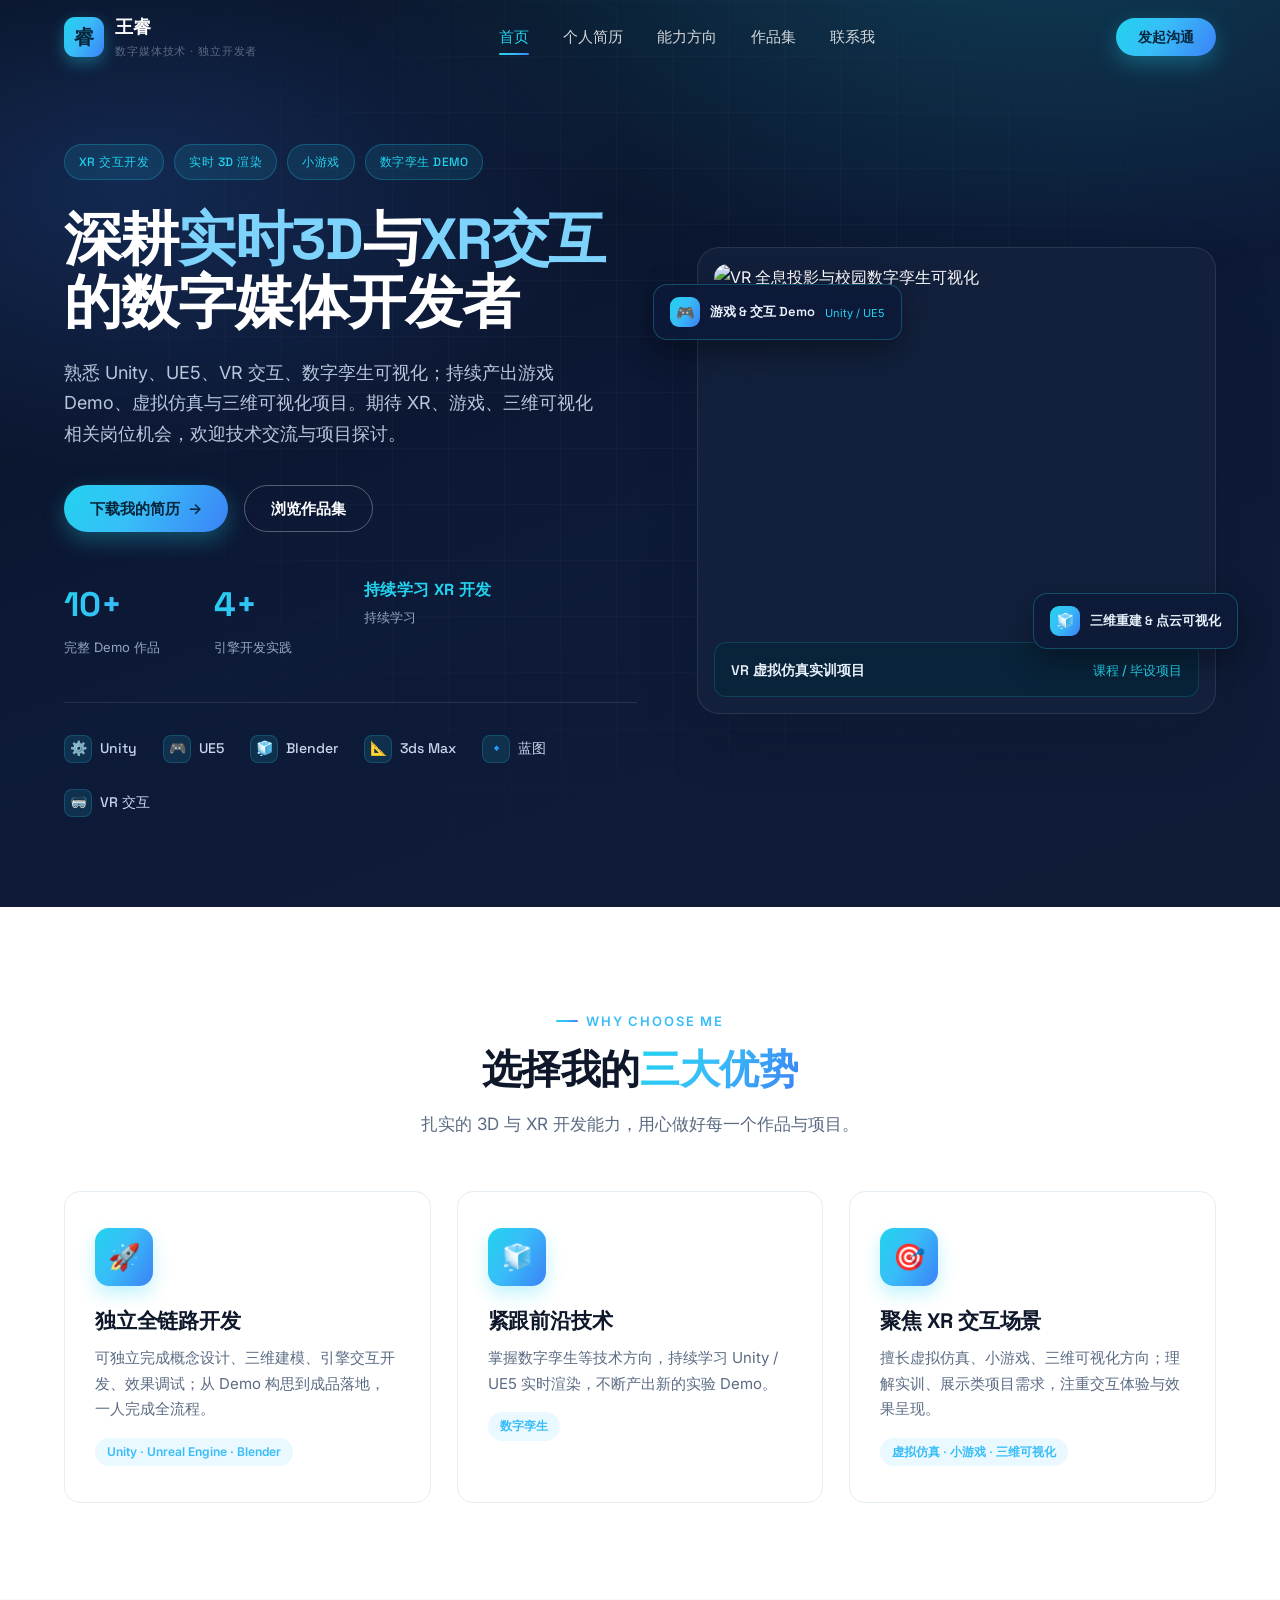
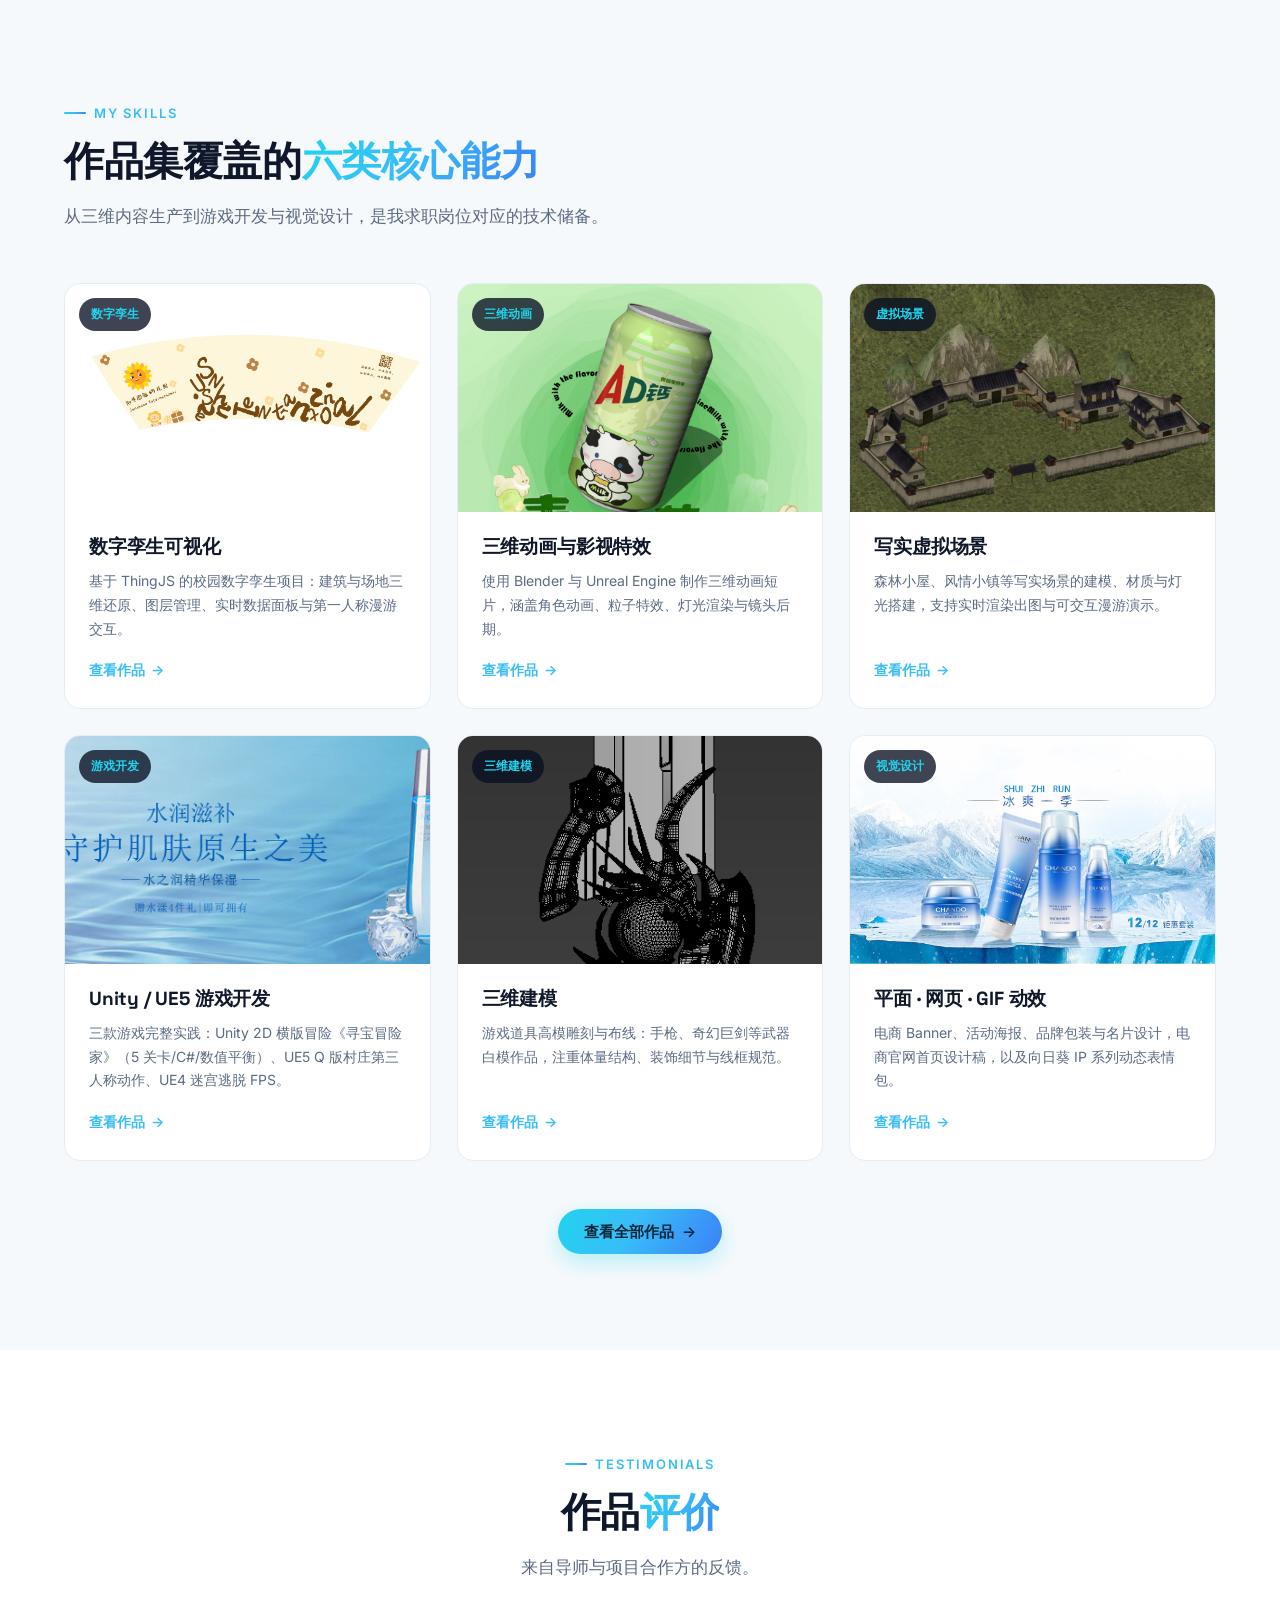
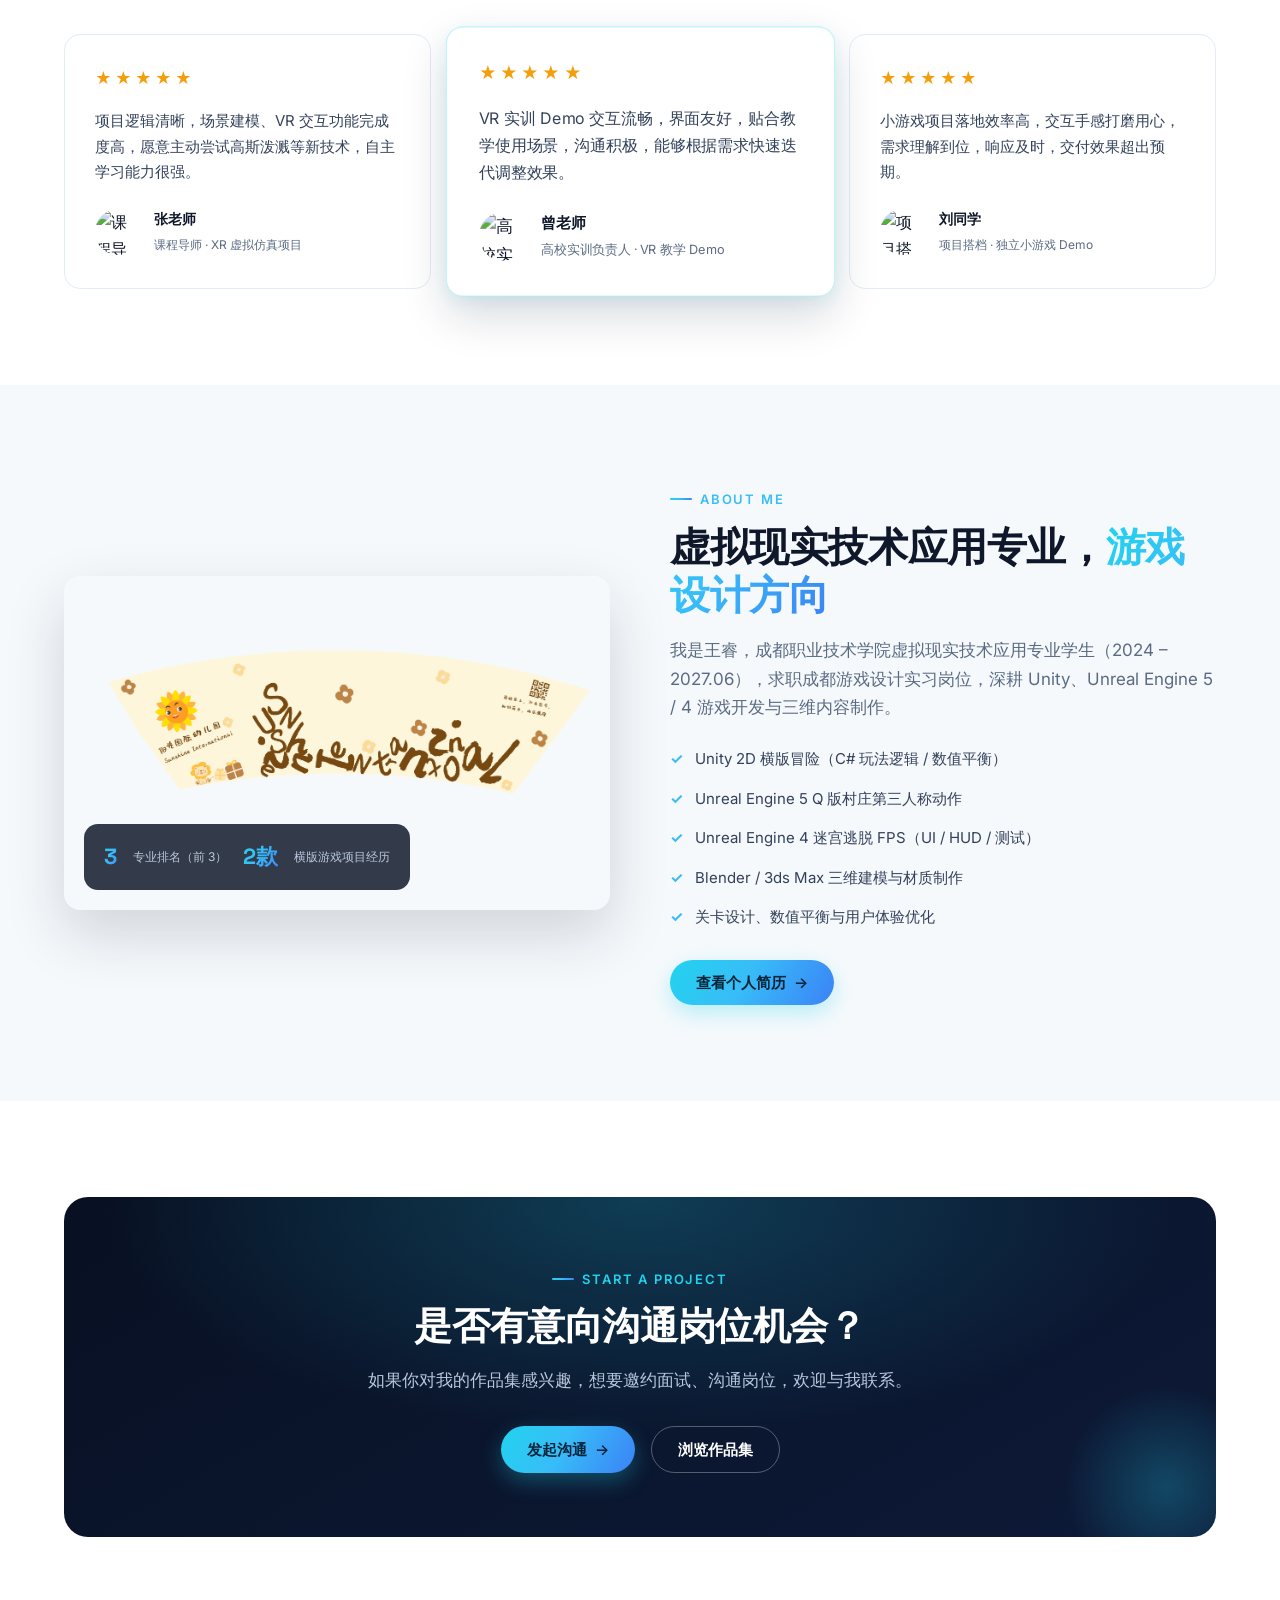
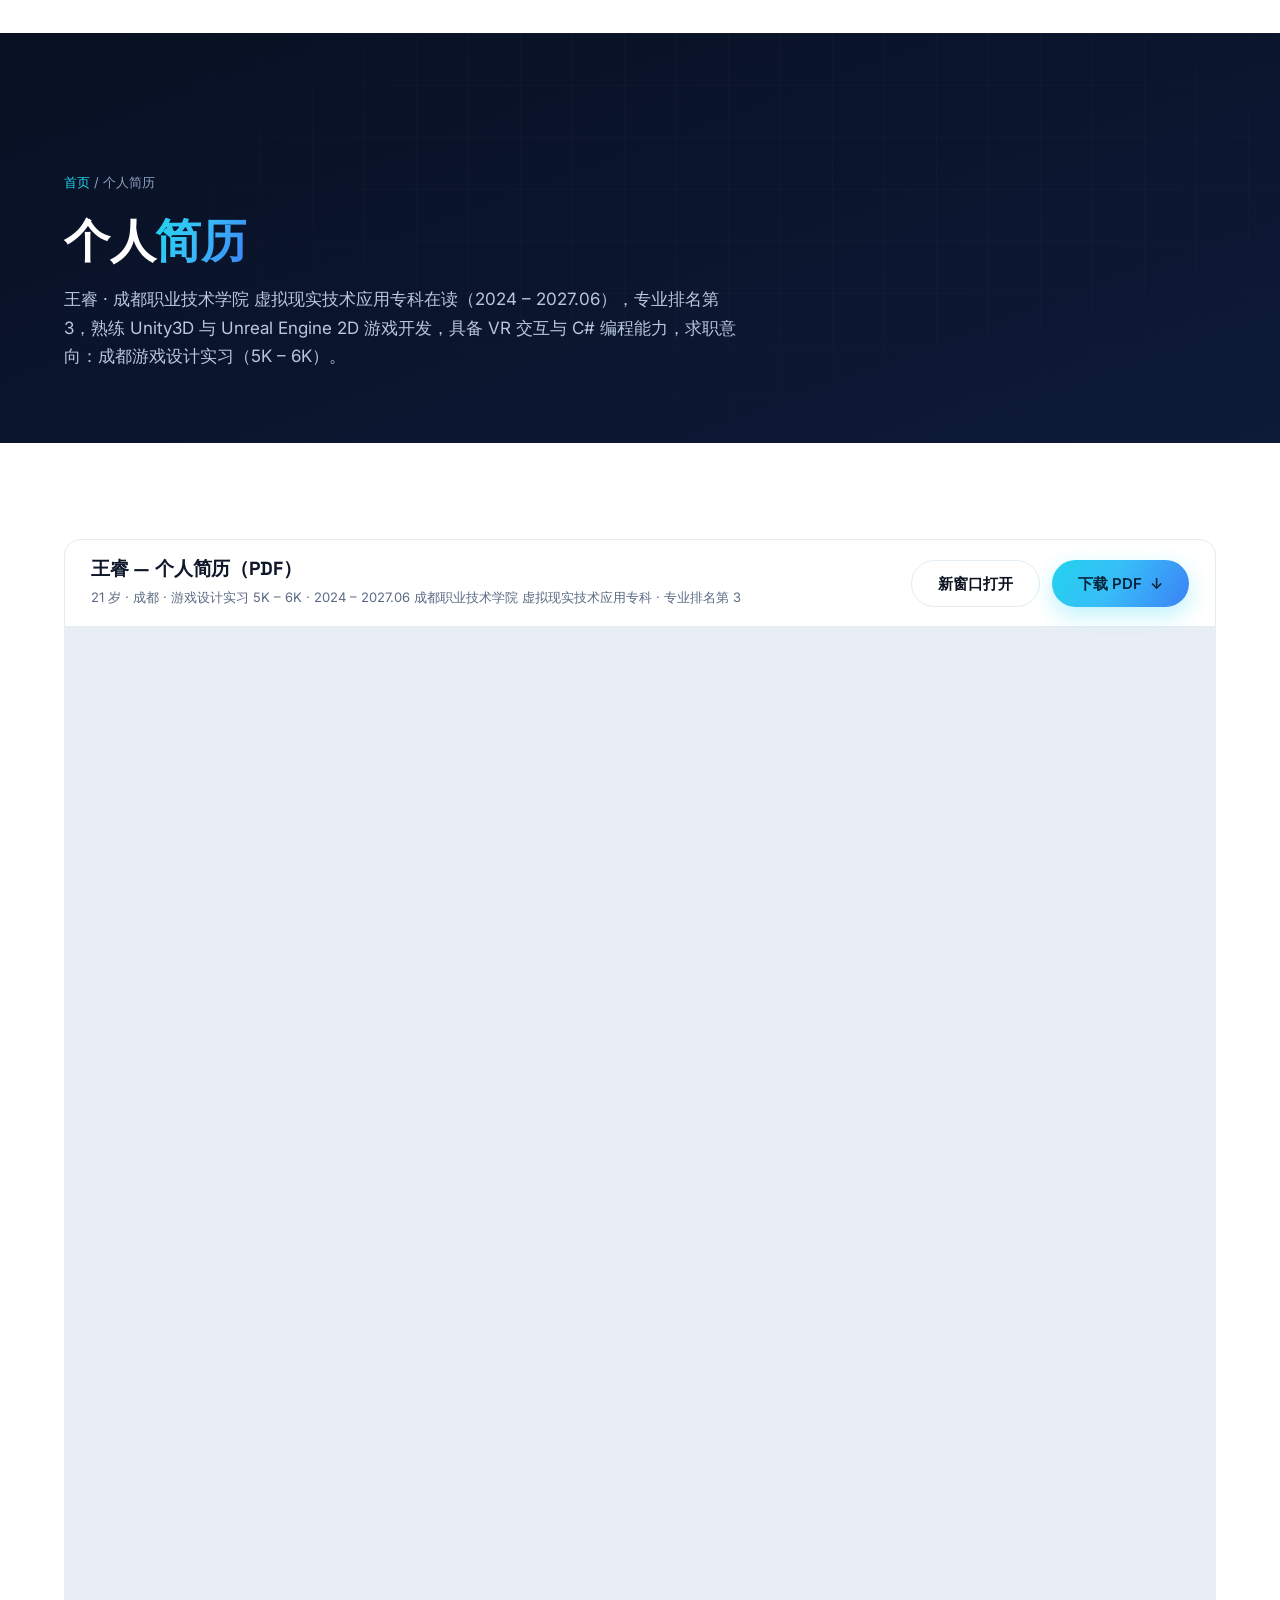
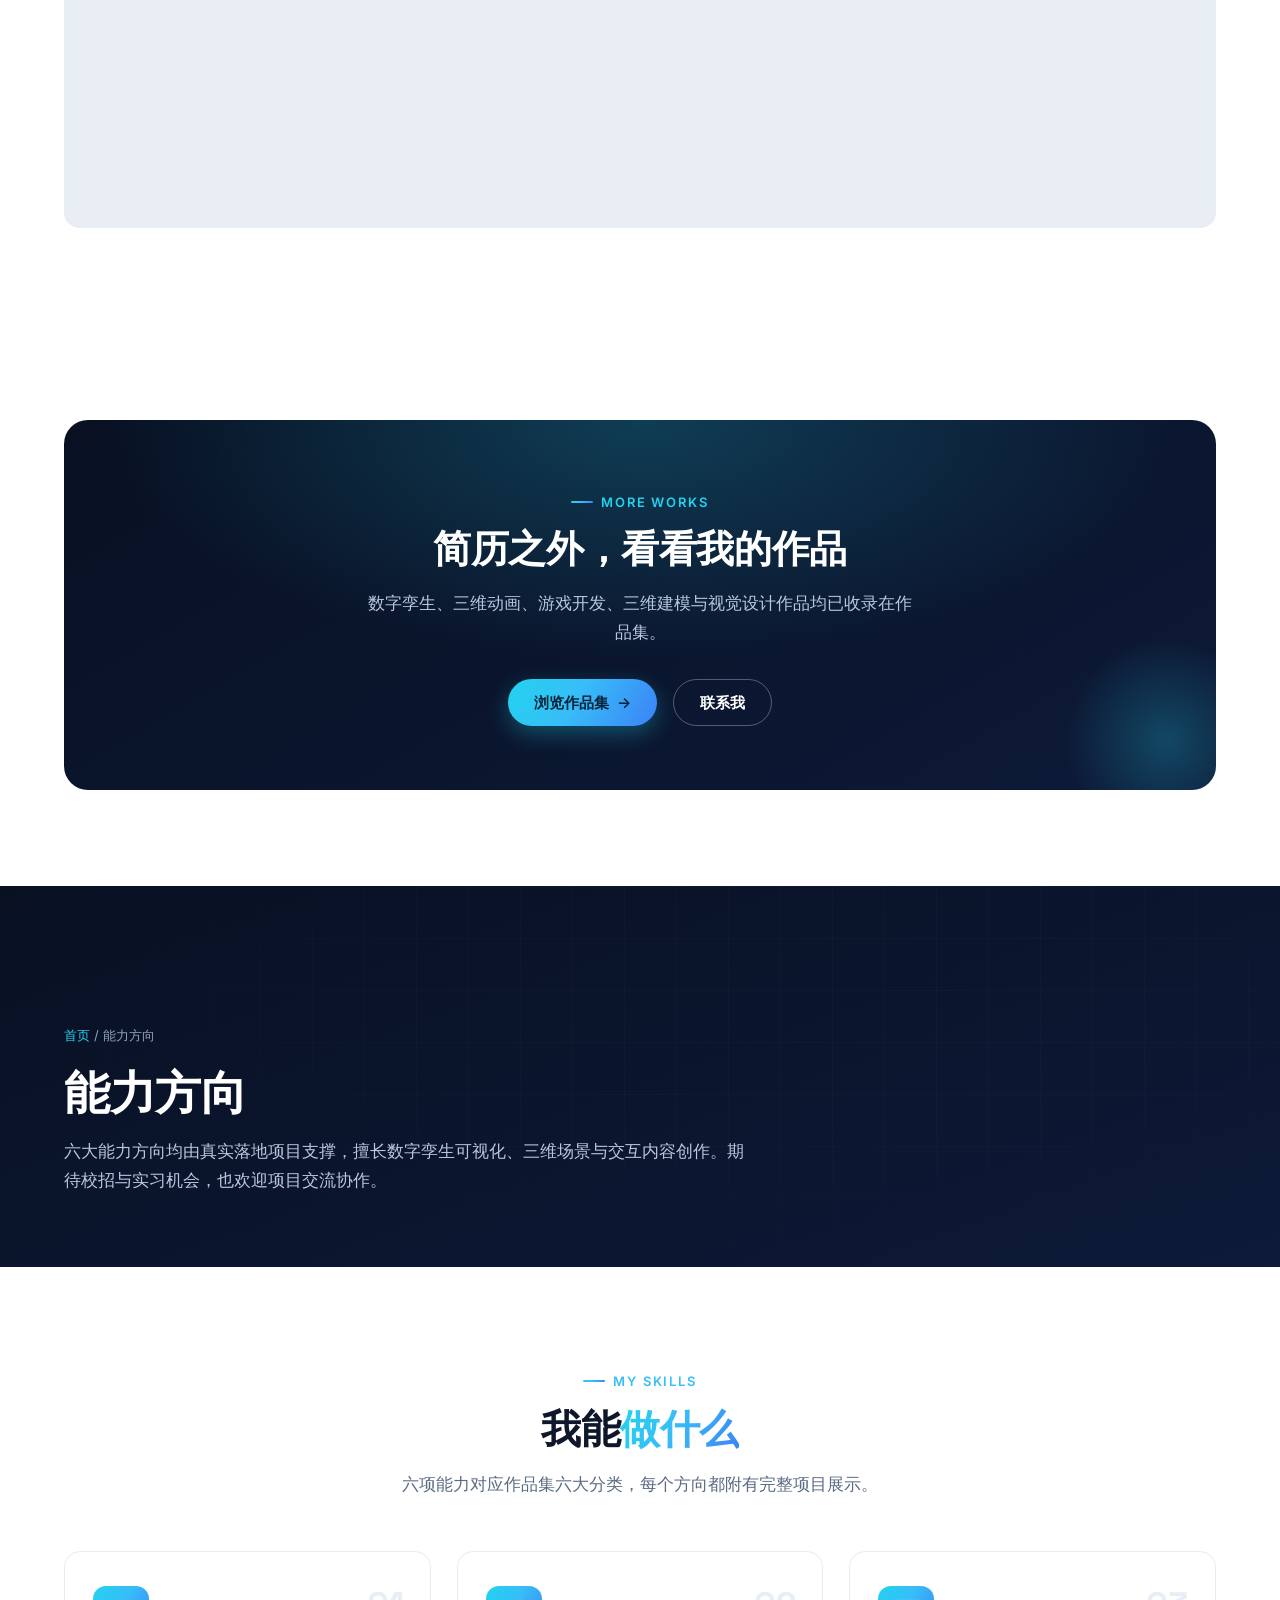
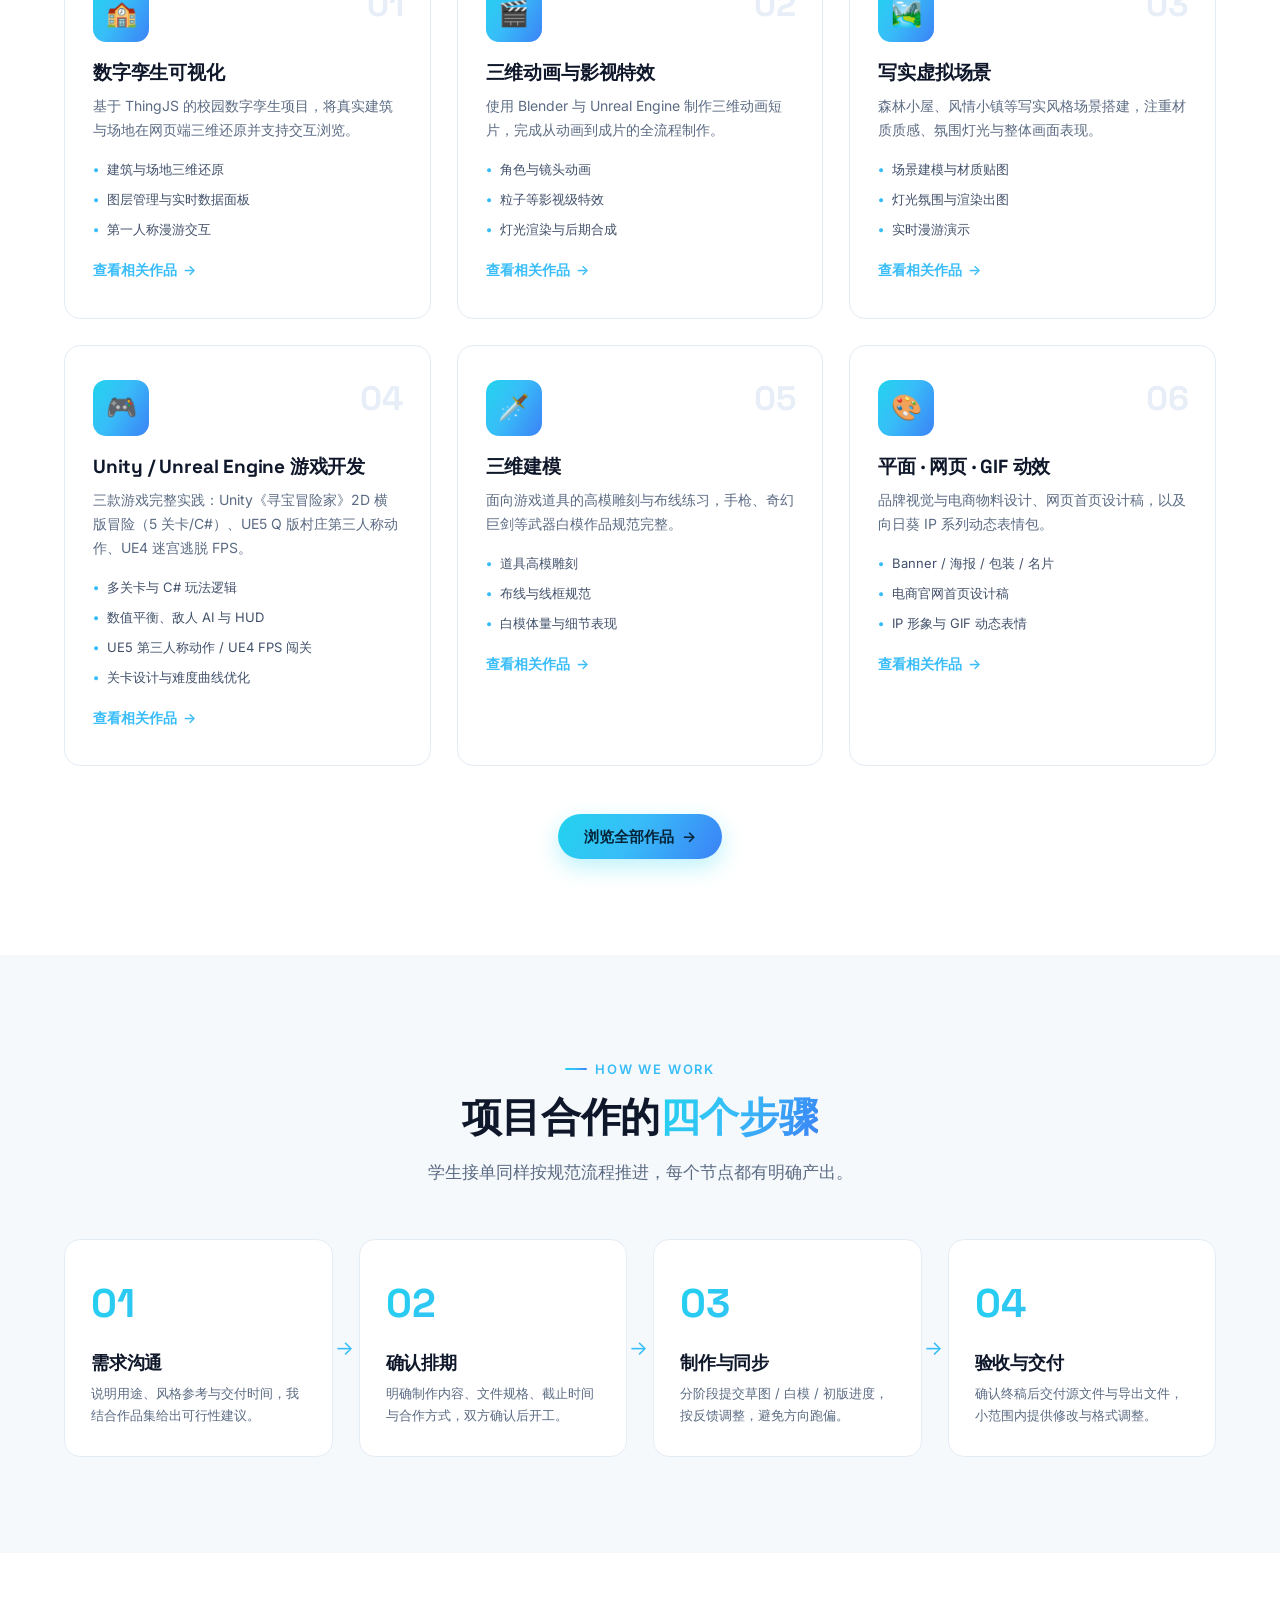
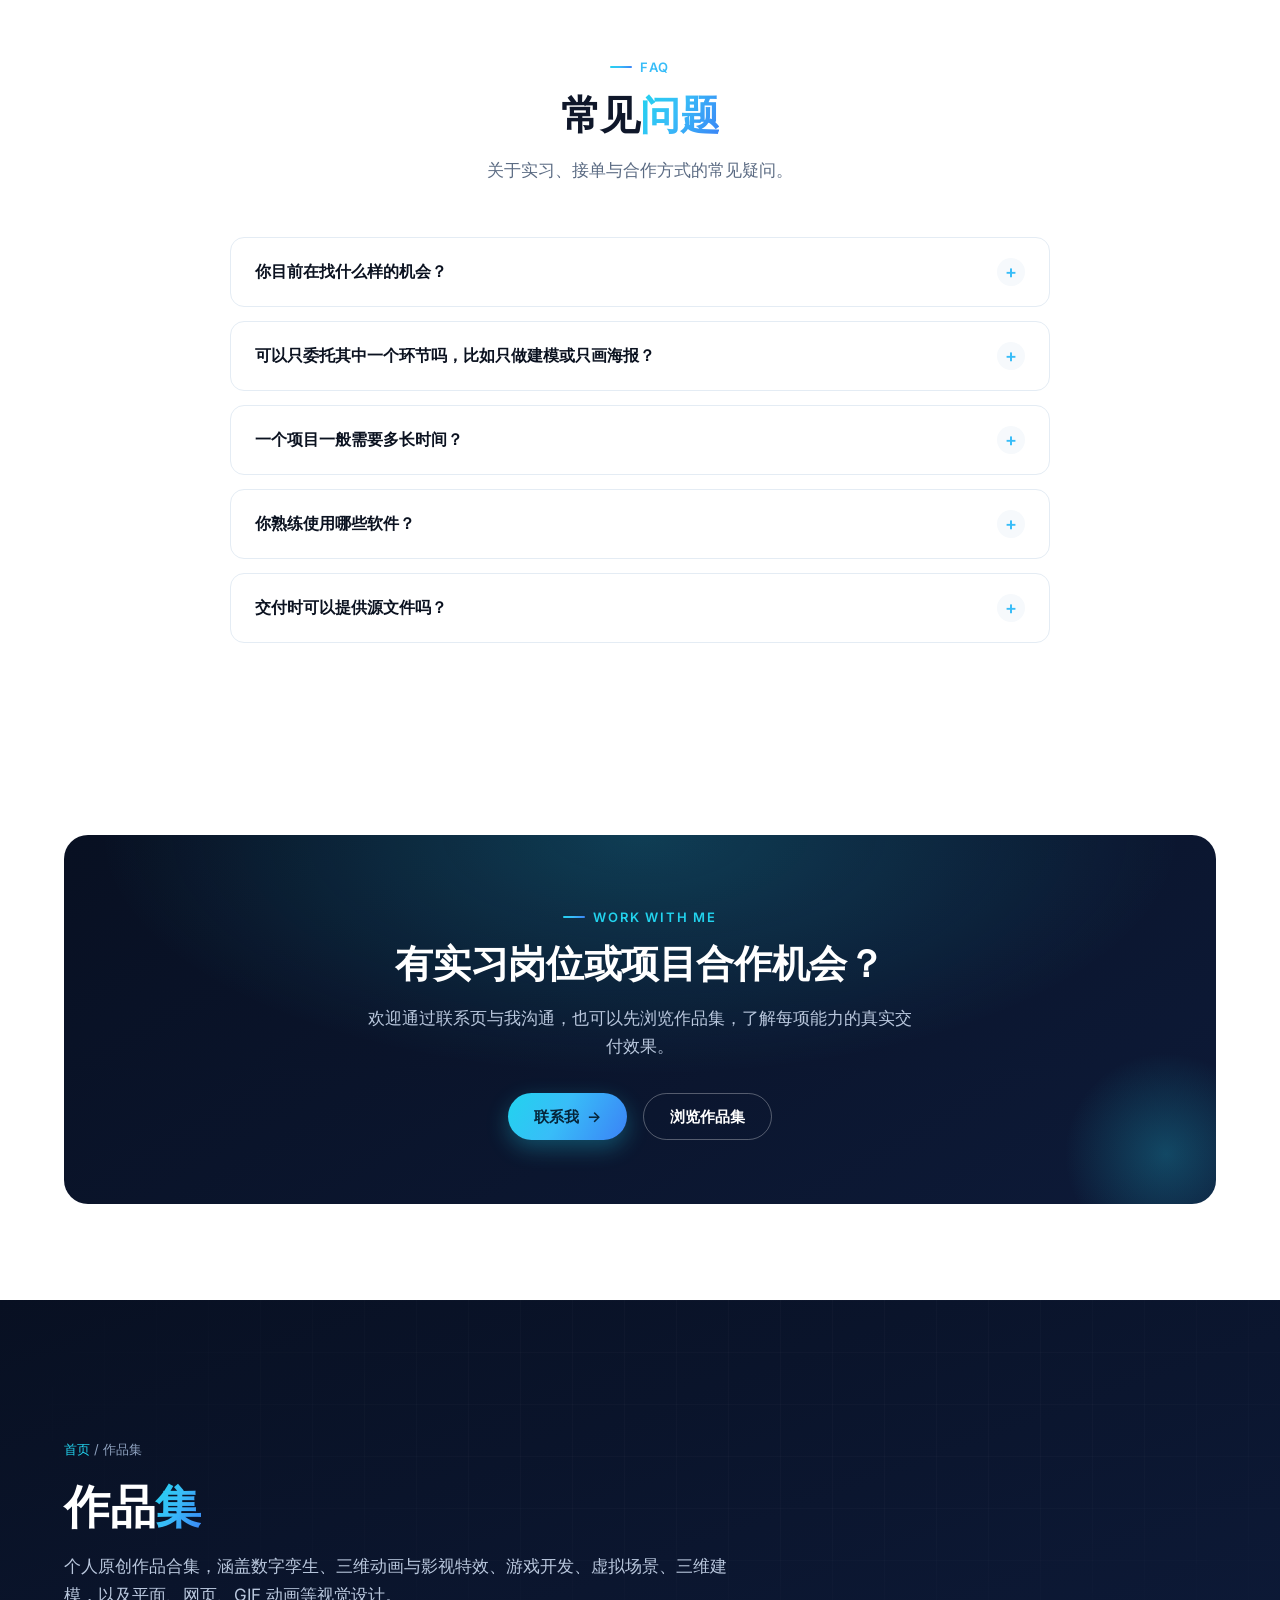
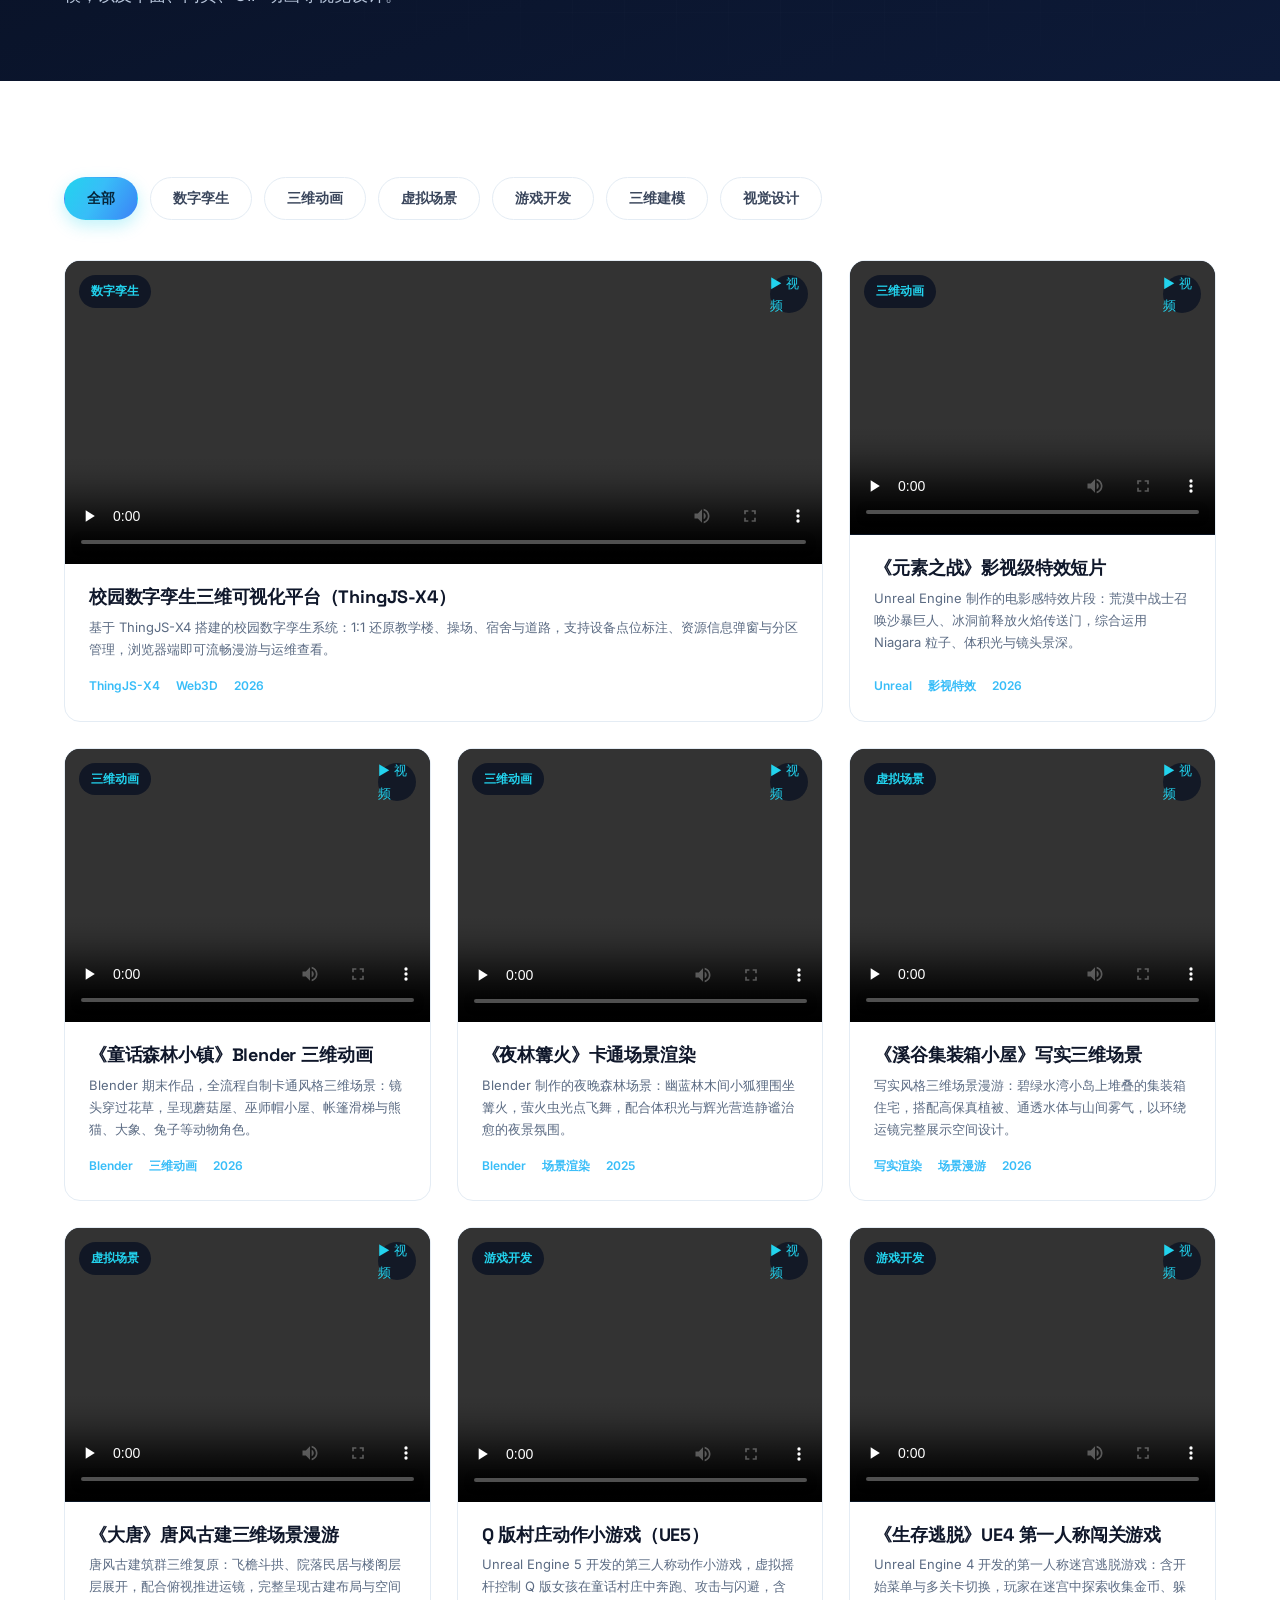
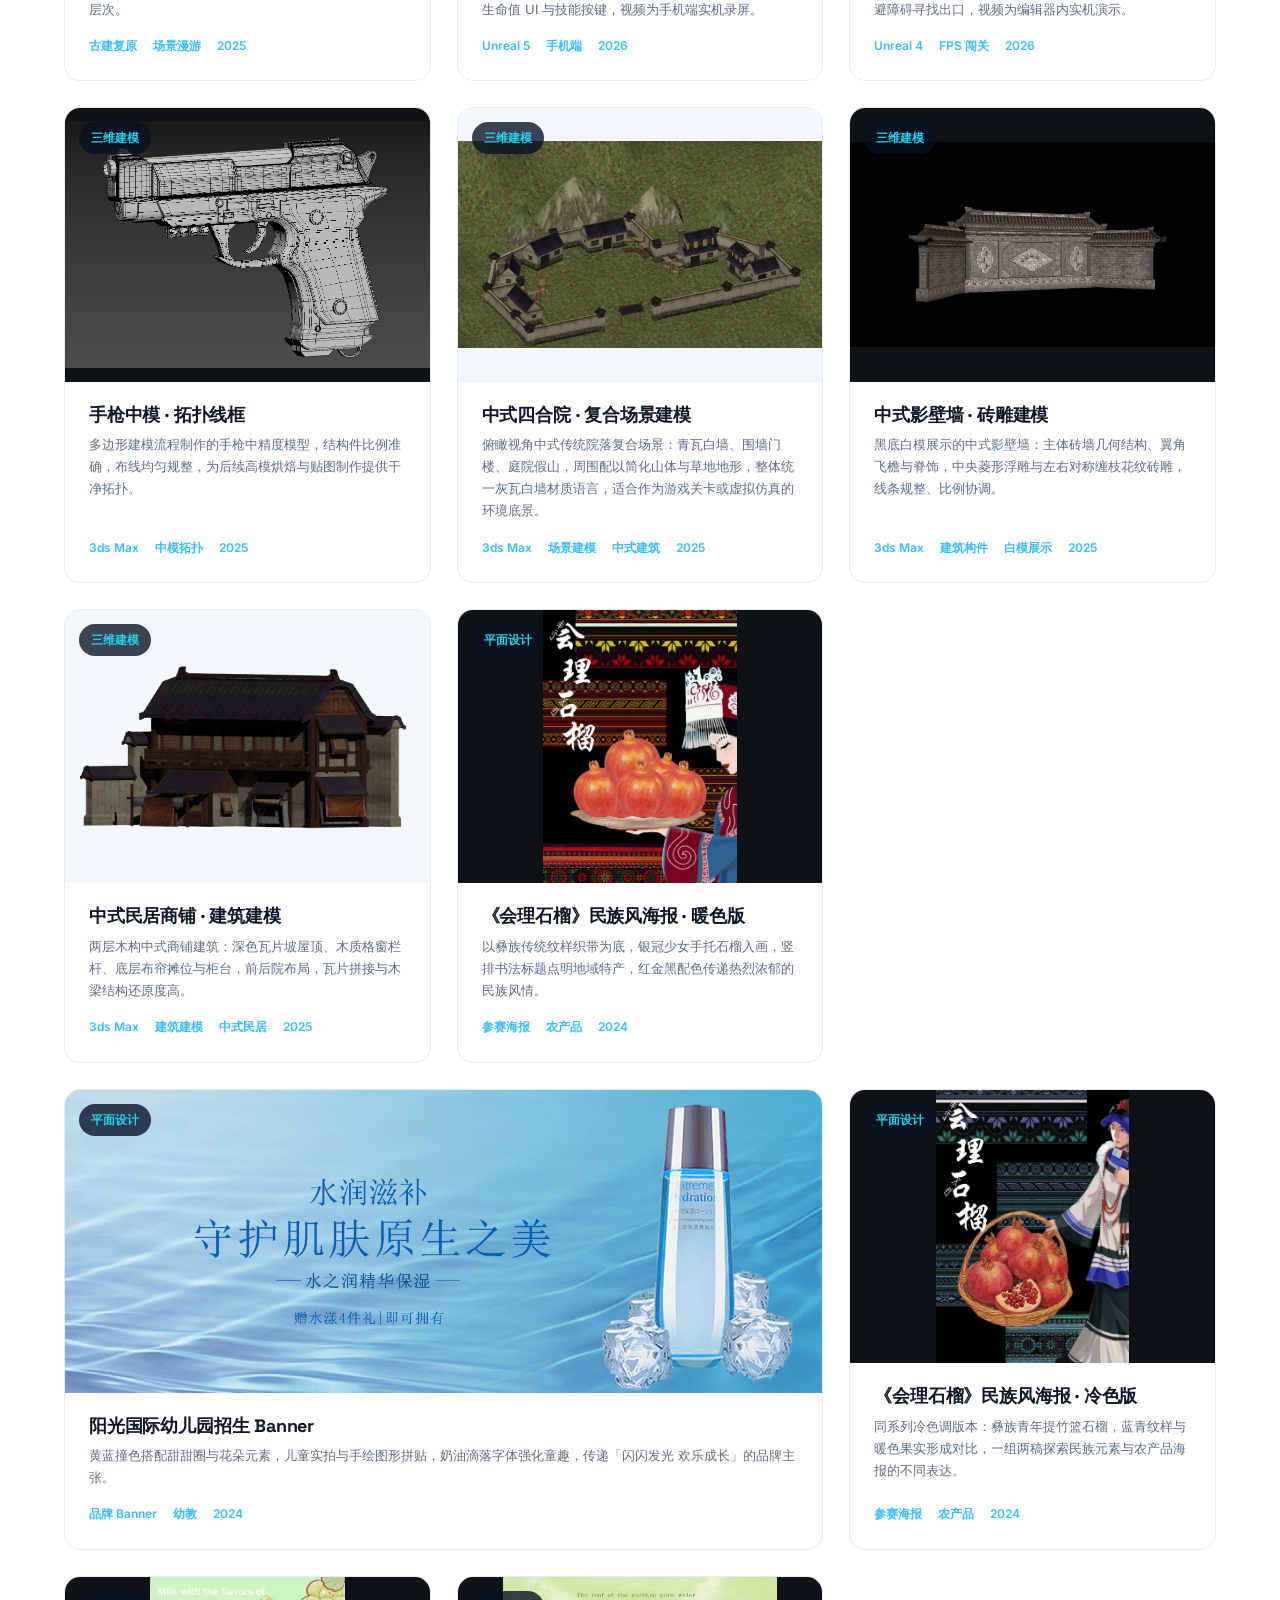
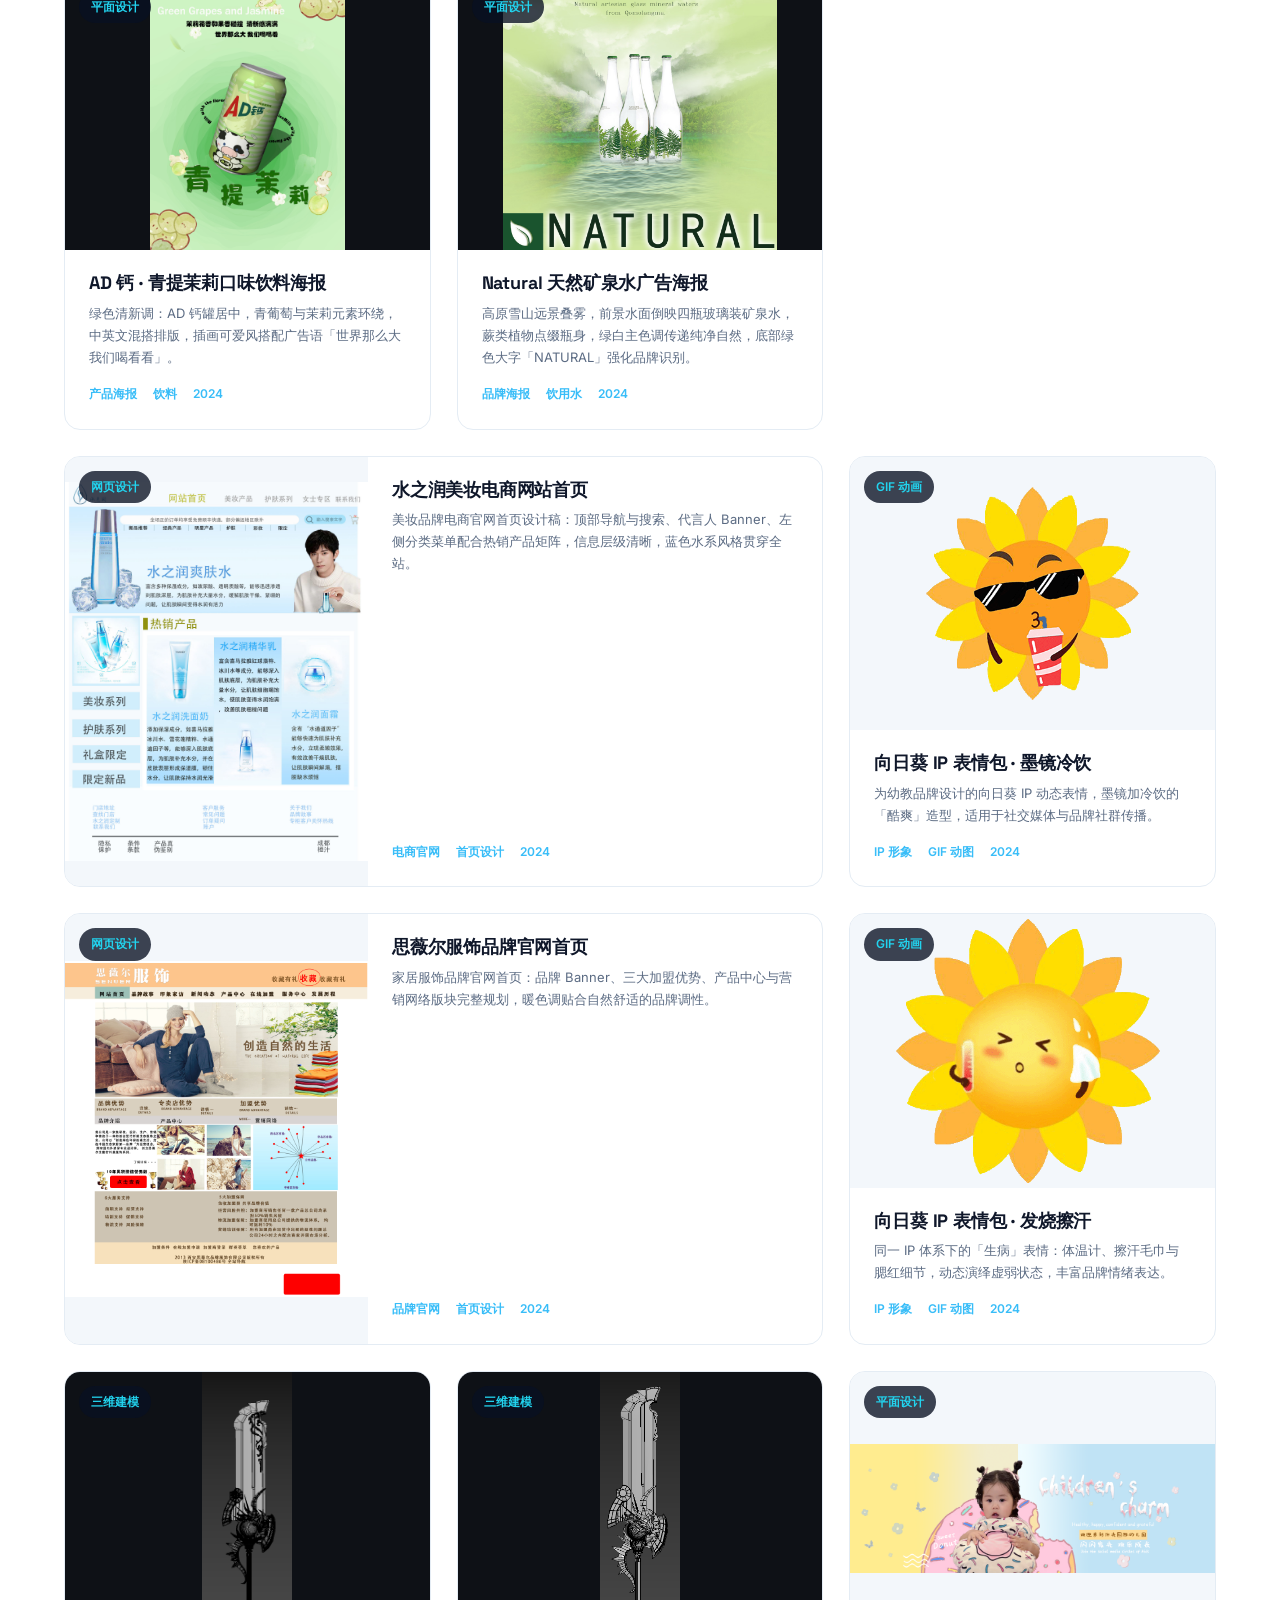
==== commit 3e207b9b: "Remove poster attribute from video elements" ====
--- a/index.html
+++ b/index.html
@@ -924,7 +924,7 @@
             <!-- 数字孪生 -->
             <article class="work-card work-card--wide" data-category="twin">
               <div class="work-media">
-                <video src="数字孪生期末.mp4" poster="9596c63354c8eb4a47602c3f9a43a93.png" controls preload="none" playsinline></video>
+                <video src="数字孪生期末.mp4" controls preload="none" playsinline></video>
                 <span class="work-cat">数字孪生</span>
                 <span class="work-play">▶ 视频</span>
               </div>
@@ -938,7 +938,7 @@
             <!-- 三维动画 · 影视特效 -->
             <article class="work-card" data-category="3d">
               <div class="work-media">
-                <video src="《元素之战》影视级特效短片.mp4" poster="983cc083b3182826d92ac9c97749c81.jpg" controls preload="none" playsinline></video>
+                <video src="《元素之战》影视级特效短片.mp4" controls preload="none" playsinline></video>
                 <span class="work-cat">三维动画</span>
                 <span class="work-play">▶ 视频</span>
               </div>
@@ -951,7 +951,7 @@
 
             <article class="work-card" data-category="3d">
               <div class="work-media">
-                <video src="《童话森林小镇》.mp4" poster="983cc083b3182826d92ac9c97749c81.jpg" controls preload="none" playsinline></video>
+                <video src="《童话森林小镇》.mp4" controls preload="none" playsinline></video>
                 <span class="work-cat">三维动画</span>
                 <span class="work-play">▶ 视频</span>
               </div>
@@ -964,7 +964,7 @@
 
             <article class="work-card" data-category="3d">
               <div class="work-media">
-                <video src="夜林篝火.mp4" poster="983cc083b3182826d92ac9c97749c81.jpg" controls preload="none" playsinline></video>
+                <video src="夜林篝火.mp4" controls preload="none" playsinline></video>
                 <span class="work-cat">三维动画</span>
                 <span class="work-play">▶ 视频</span>
               </div>
@@ -978,7 +978,7 @@
             <!-- 虚拟场景 -->
             <article class="work-card" data-category="scene">
               <div class="work-media">
-                <video src="《溪谷集装箱小屋》.mp4" poster="复合场景.JPG" controls preload="none" playsinline></video>
+                <video src="《溪谷集装箱小屋》.mp4" controls preload="none" playsinline></video>
                 <span class="work-cat">虚拟场景</span>
                 <span class="work-play">▶ 视频</span>
               </div>
@@ -991,7 +991,7 @@
 
             <article class="work-card" data-category="scene">
               <div class="work-media">
-                <video src="期末成品.mp4" poster="9596c63354c8eb4a47602c3f9a43a93.png" controls preload="none" playsinline></video>
+                <video src="期末成品.mp4" controls preload="none" playsinline></video>
                 <span class="work-cat">虚拟场景</span>
                 <span class="work-play">▶ 视频</span>
               </div>
@@ -1005,7 +1005,7 @@
             <!-- 游戏开发 -->
             <article class="work-card" data-category="game">
               <div class="work-media work-media--contain">
-                <video src="Q版冒险游戏.mp4" poster="banner2.png" controls preload="none" playsinline></video>
+                <video src="Q版冒险游戏.mp4" controls preload="none" playsinline></video>
                 <span class="work-cat">游戏开发</span>
                 <span class="work-play">▶ 视频</span>
               </div>
@@ -1018,7 +1018,7 @@
 
             <article class="work-card" data-category="game">
               <div class="work-media">
-                <video src="生存逃脱.mp4" poster="9596c63354c8eb4a47602c3f9a43a93.png" controls preload="none" playsinline></video>
+                <video src="生存逃脱.mp4" controls preload="none" playsinline></video>
                 <span class="work-cat">游戏开发</span>
                 <span class="work-play">▶ 视频</span>
               </div>
@@ -1228,7 +1228,7 @@
 
             <article class="work-card" data-category="game">
               <div class="work-media">
-                <video src="寻宝冒险记.mp4" poster="banner2.png" controls preload="none" playsinline></video>
+                <video src="寻宝冒险记.mp4" controls preload="none" playsinline></video>
                 <span class="work-cat">游戏开发</span>
                 <span class="work-play">▶ 视频</span>
               </div>
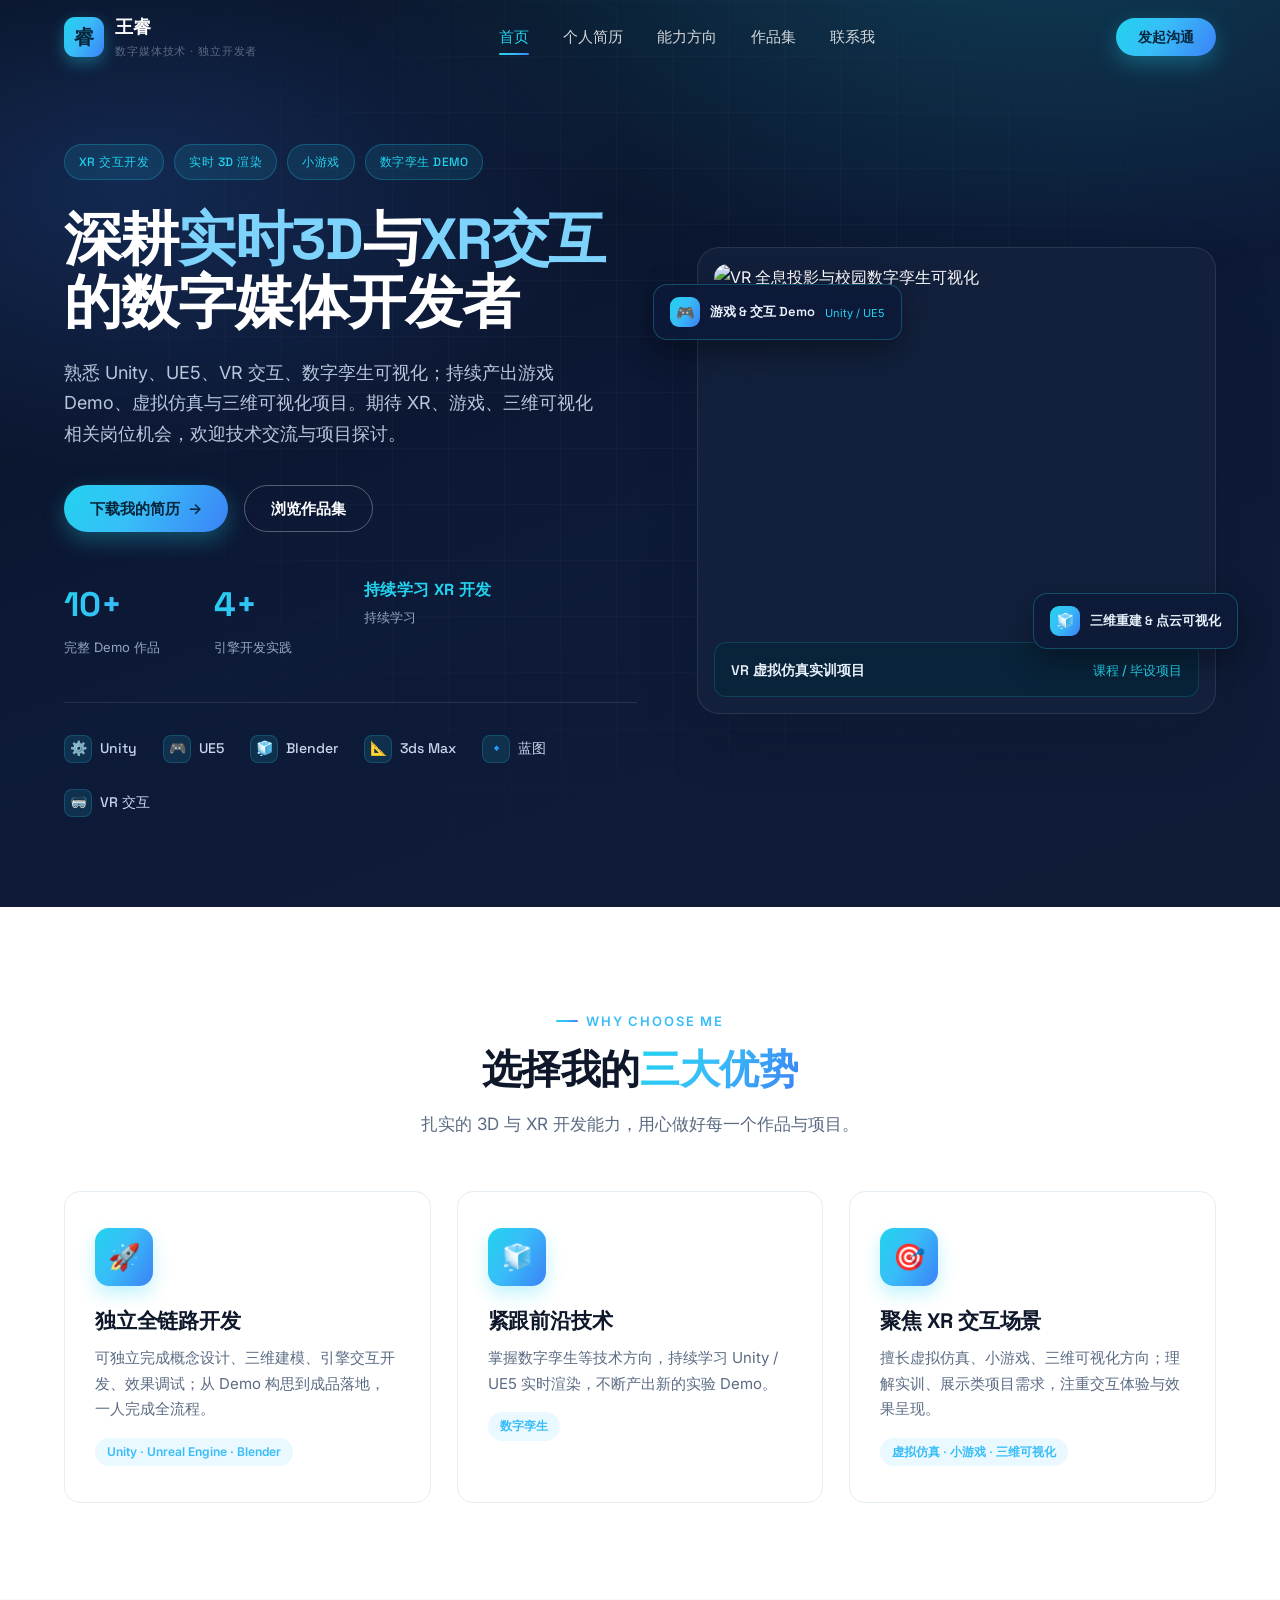
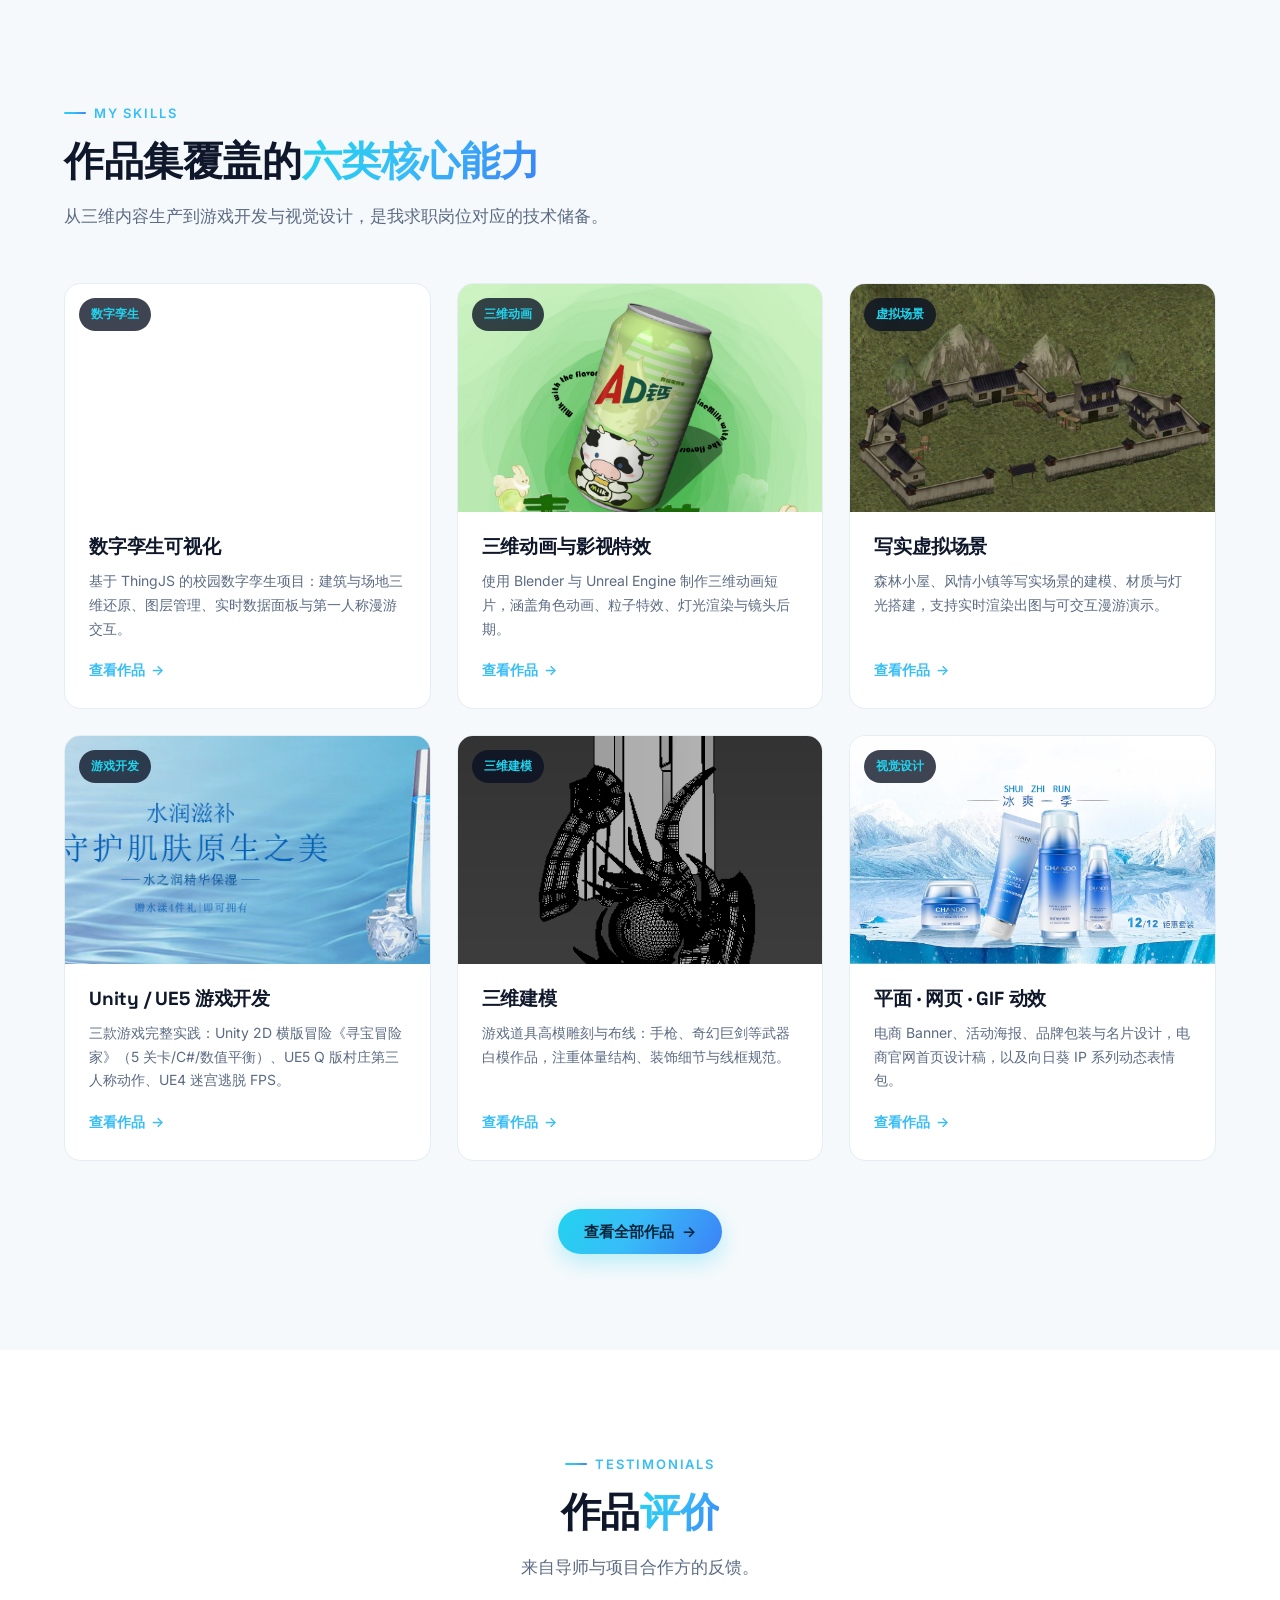
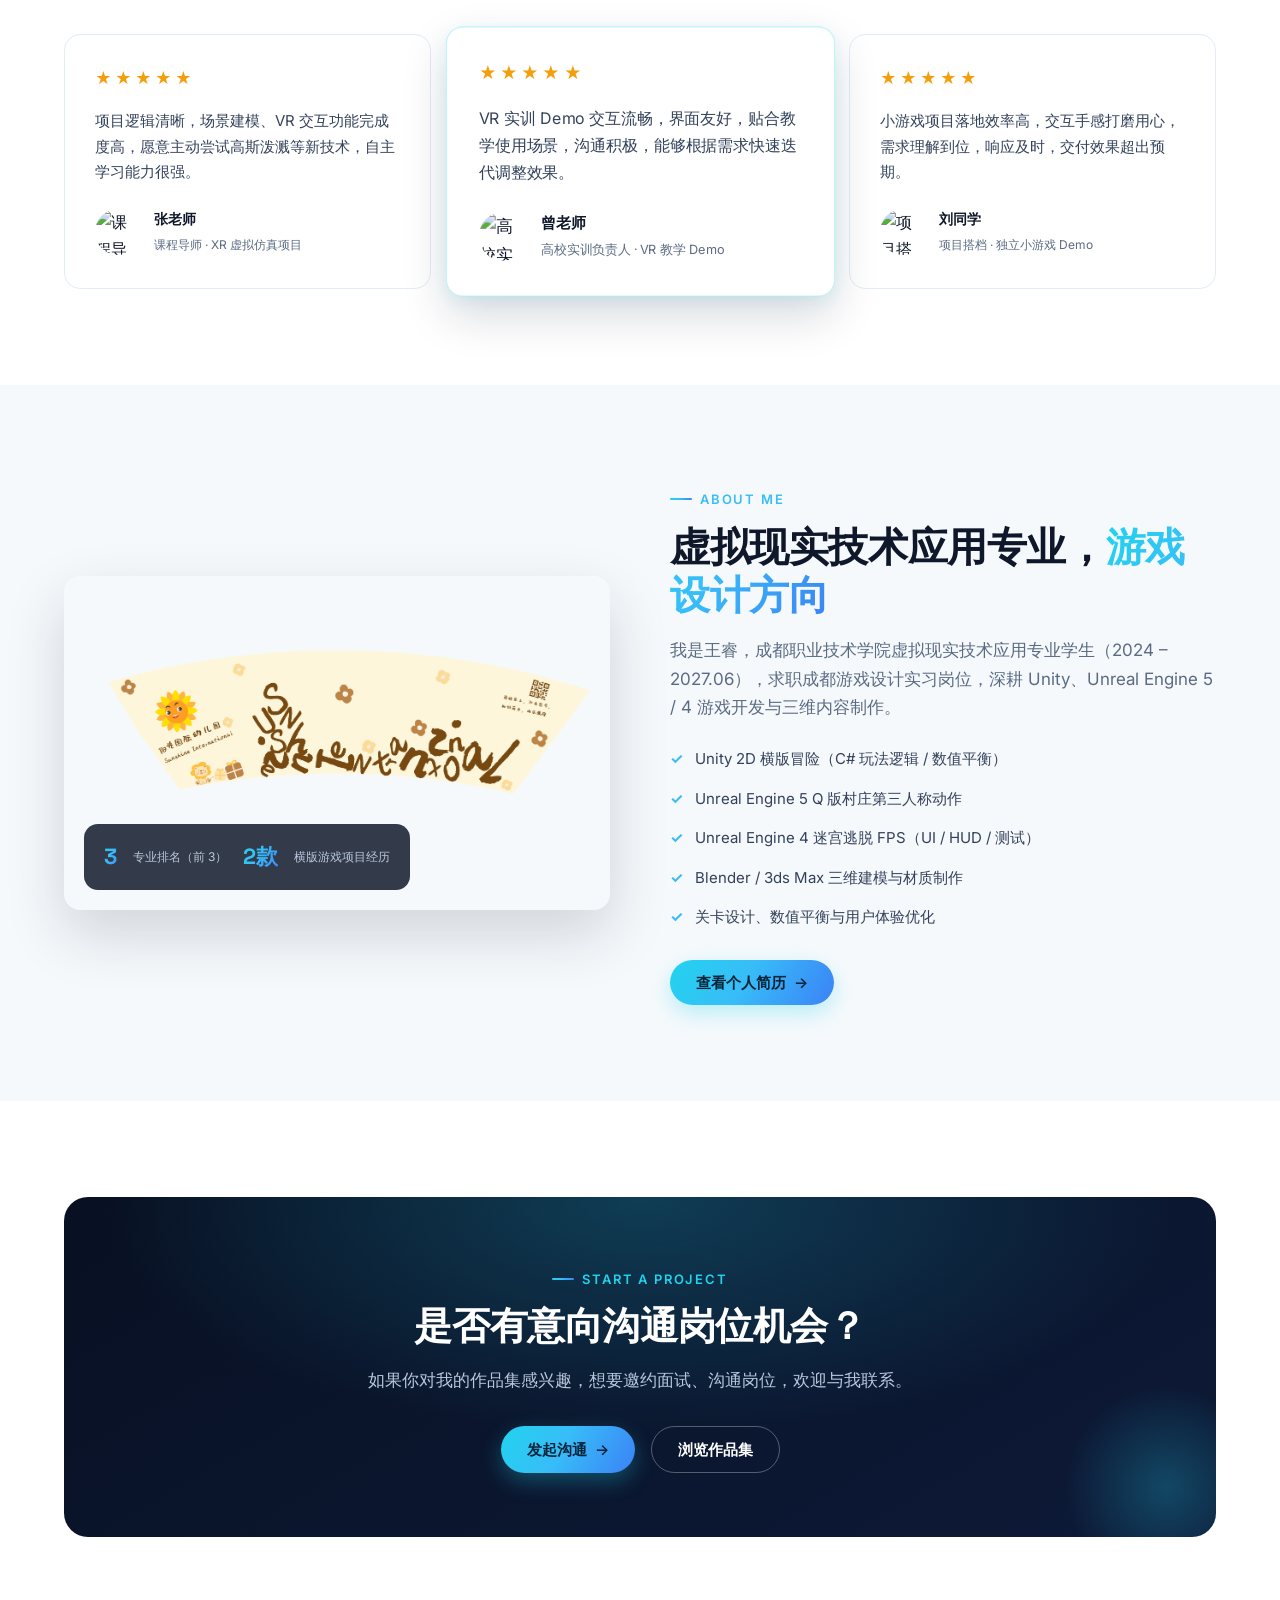
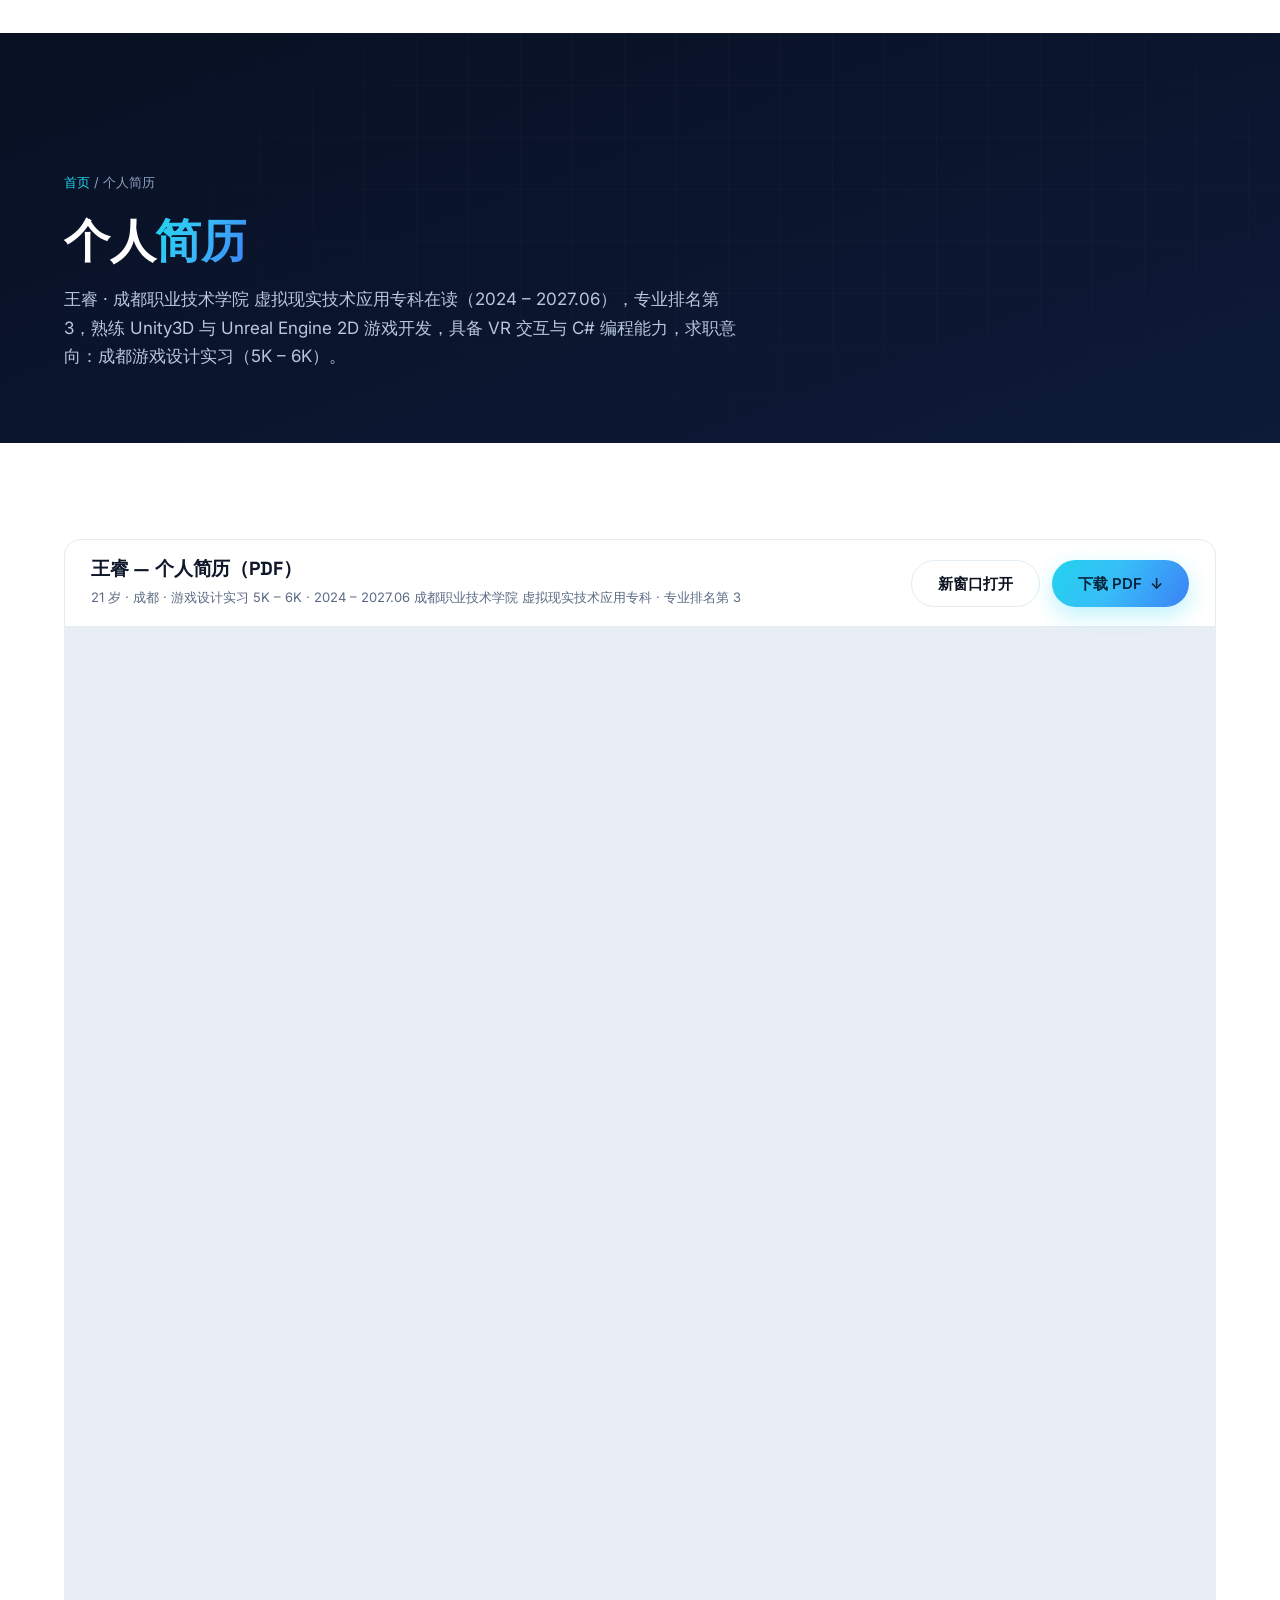
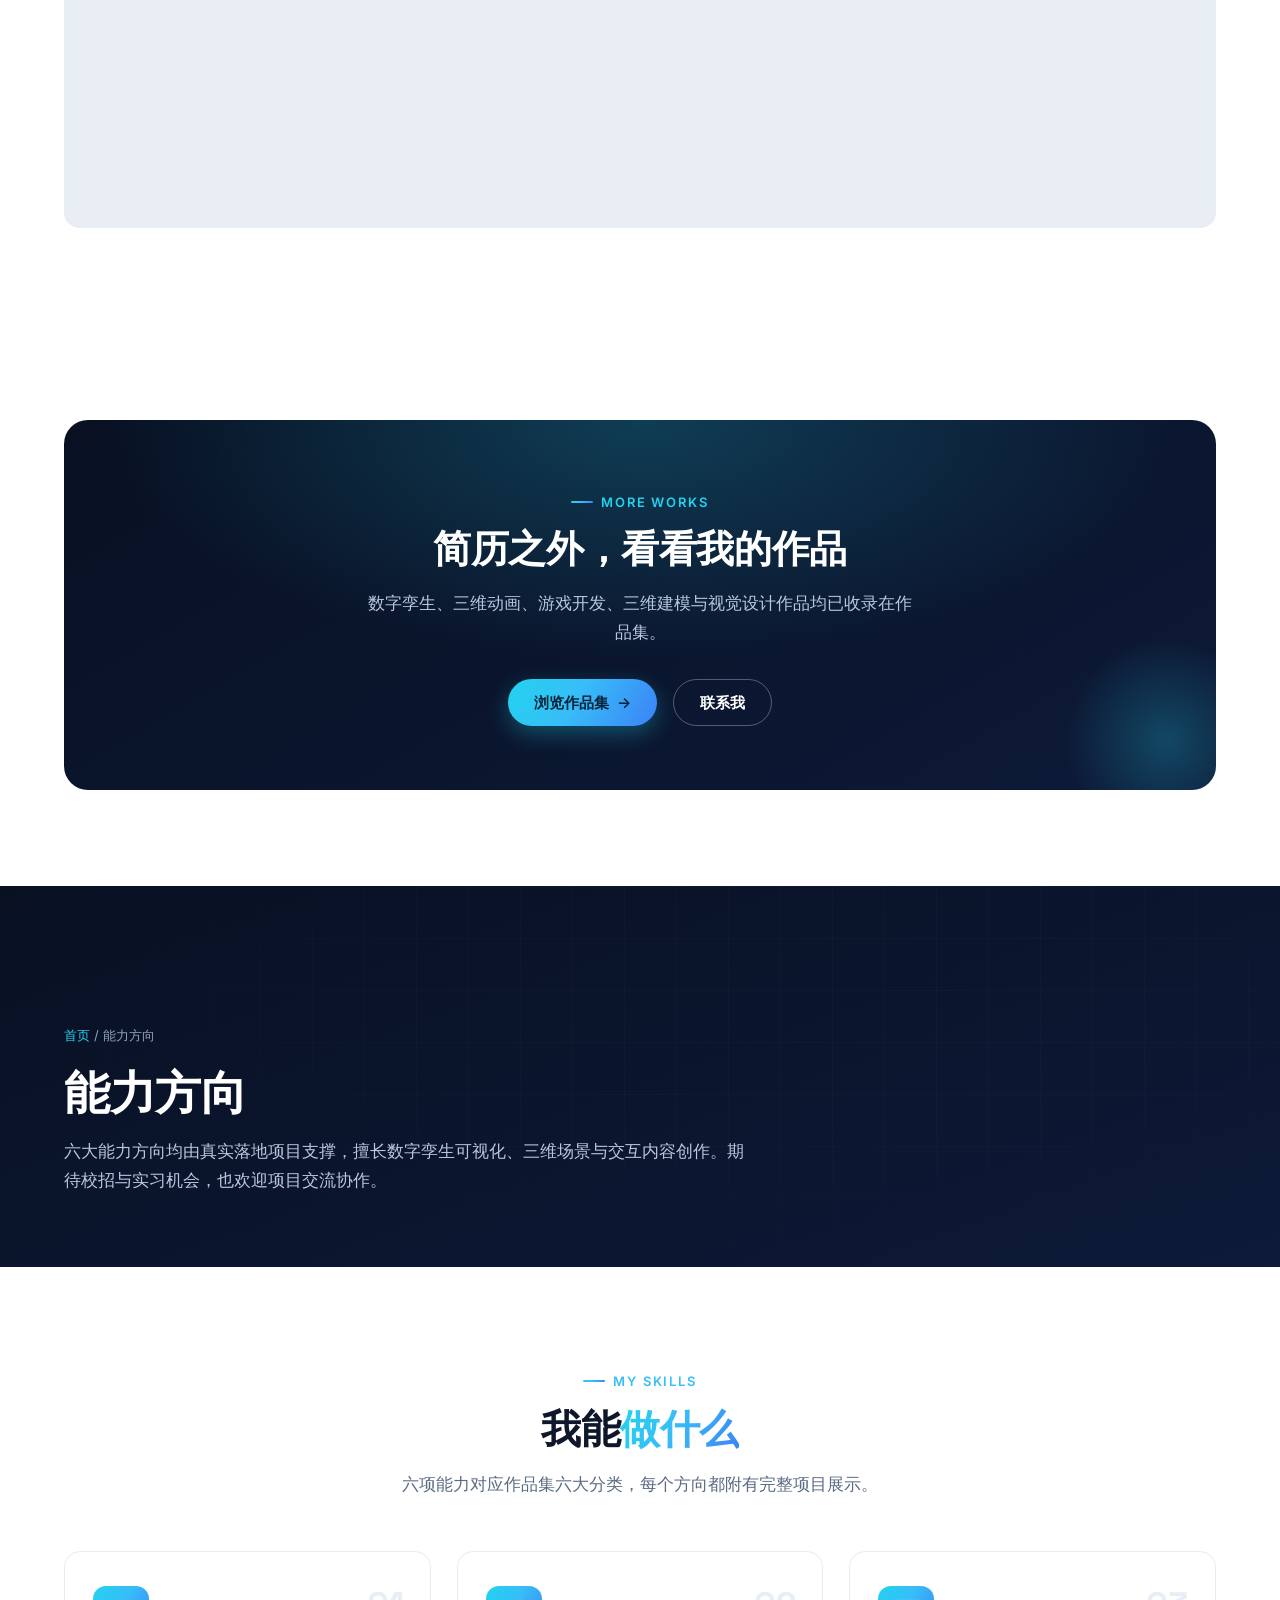
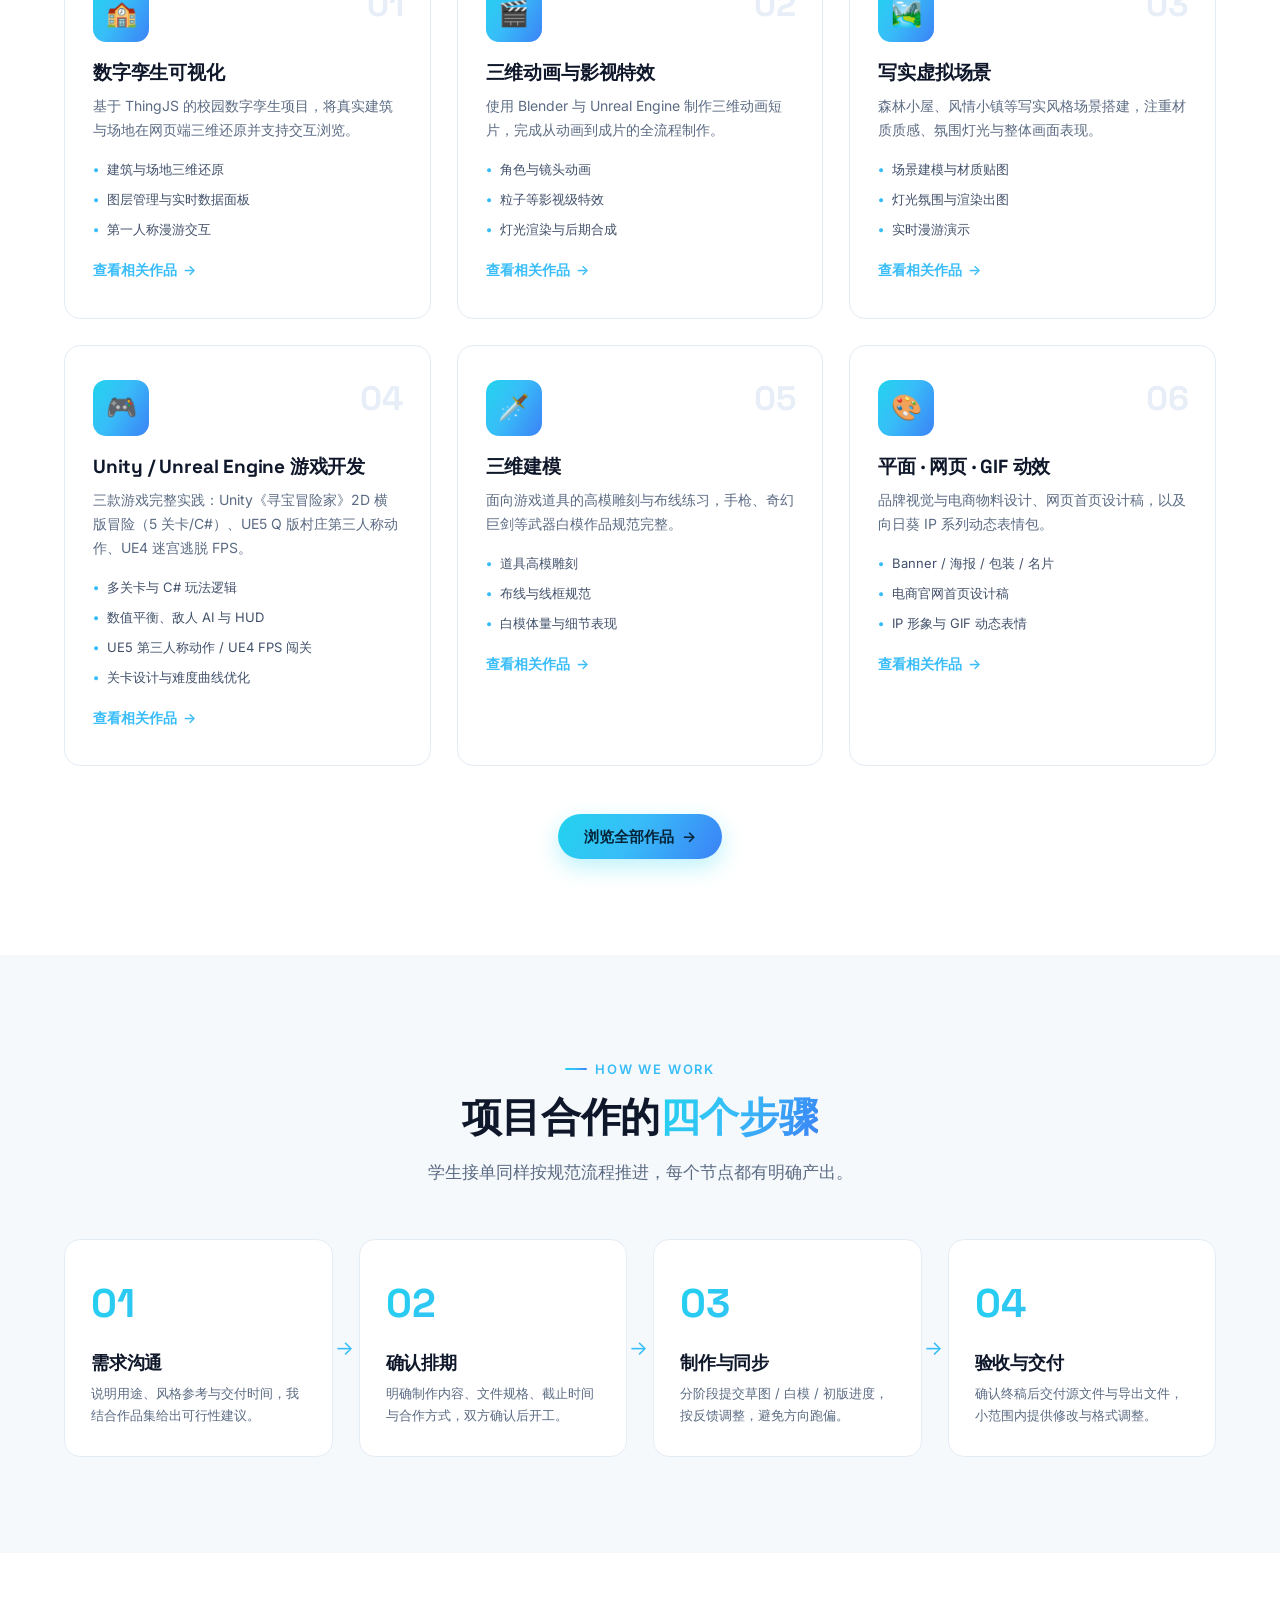
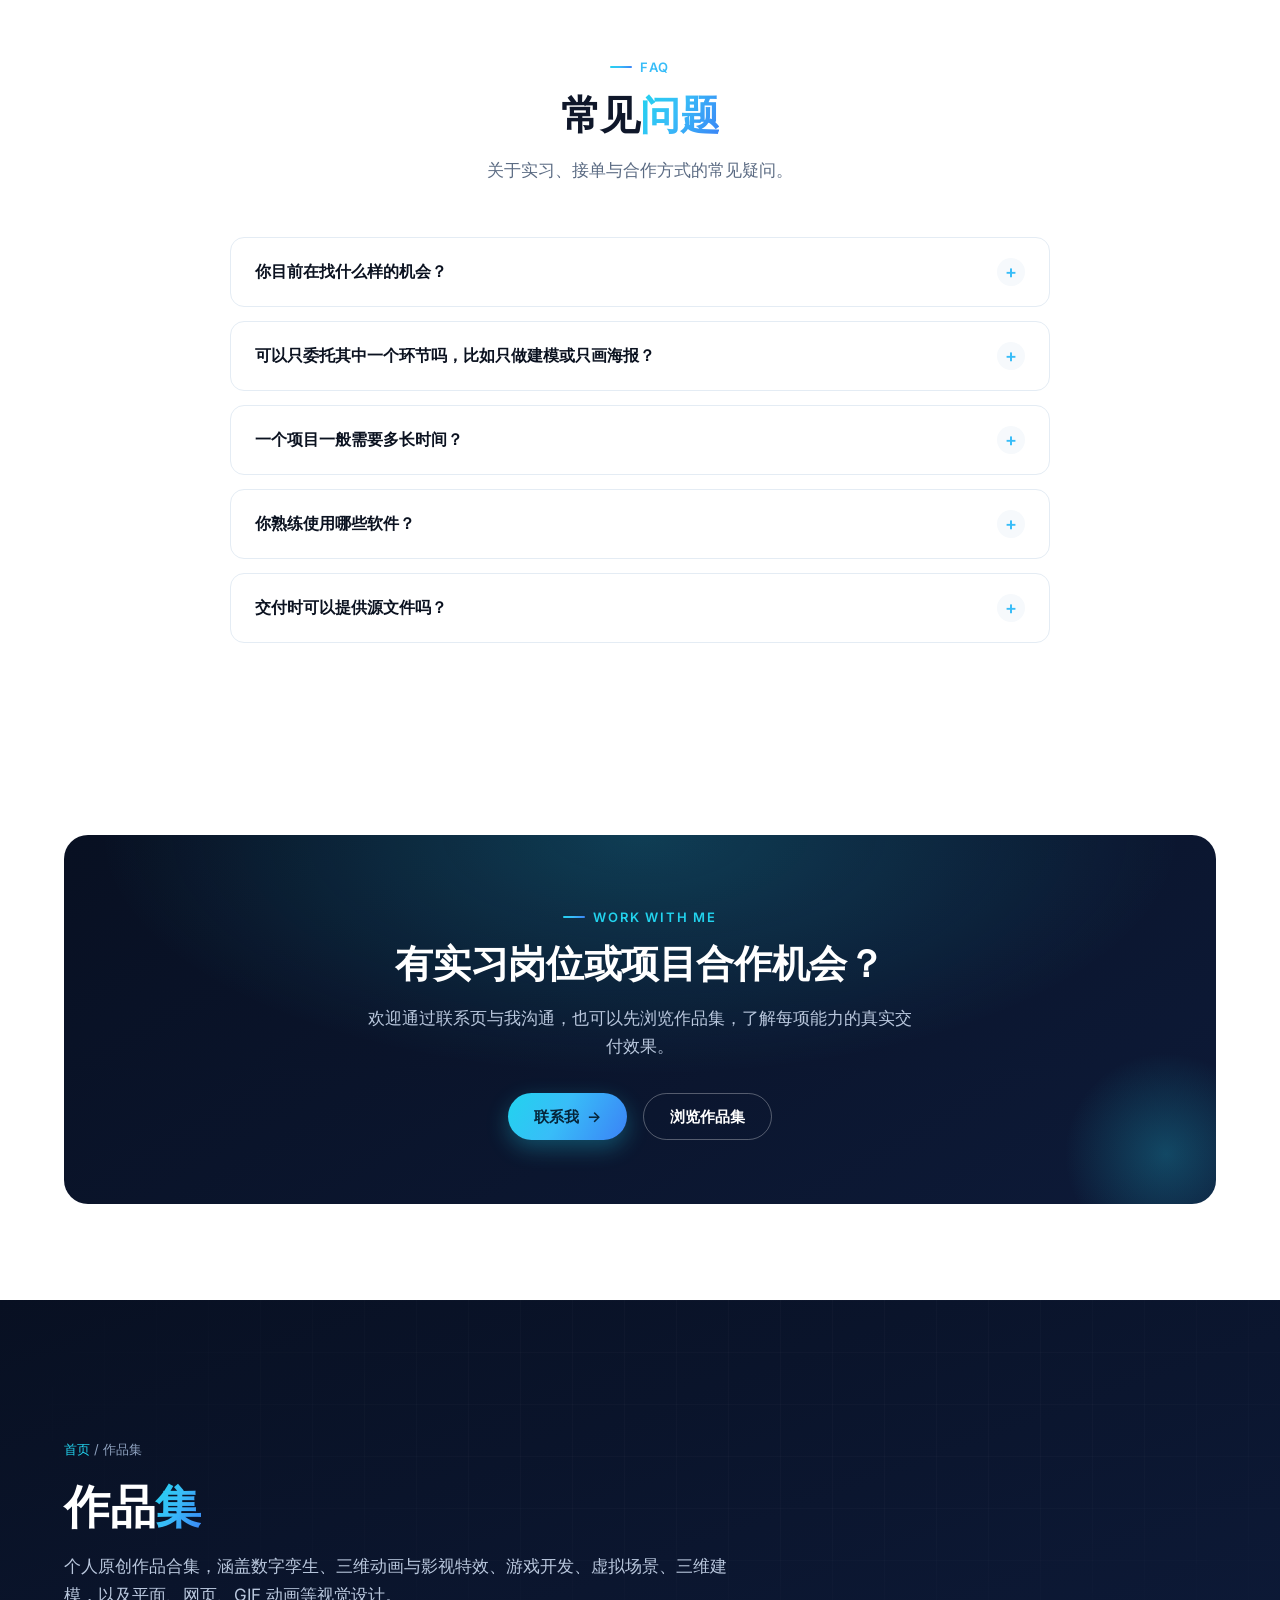
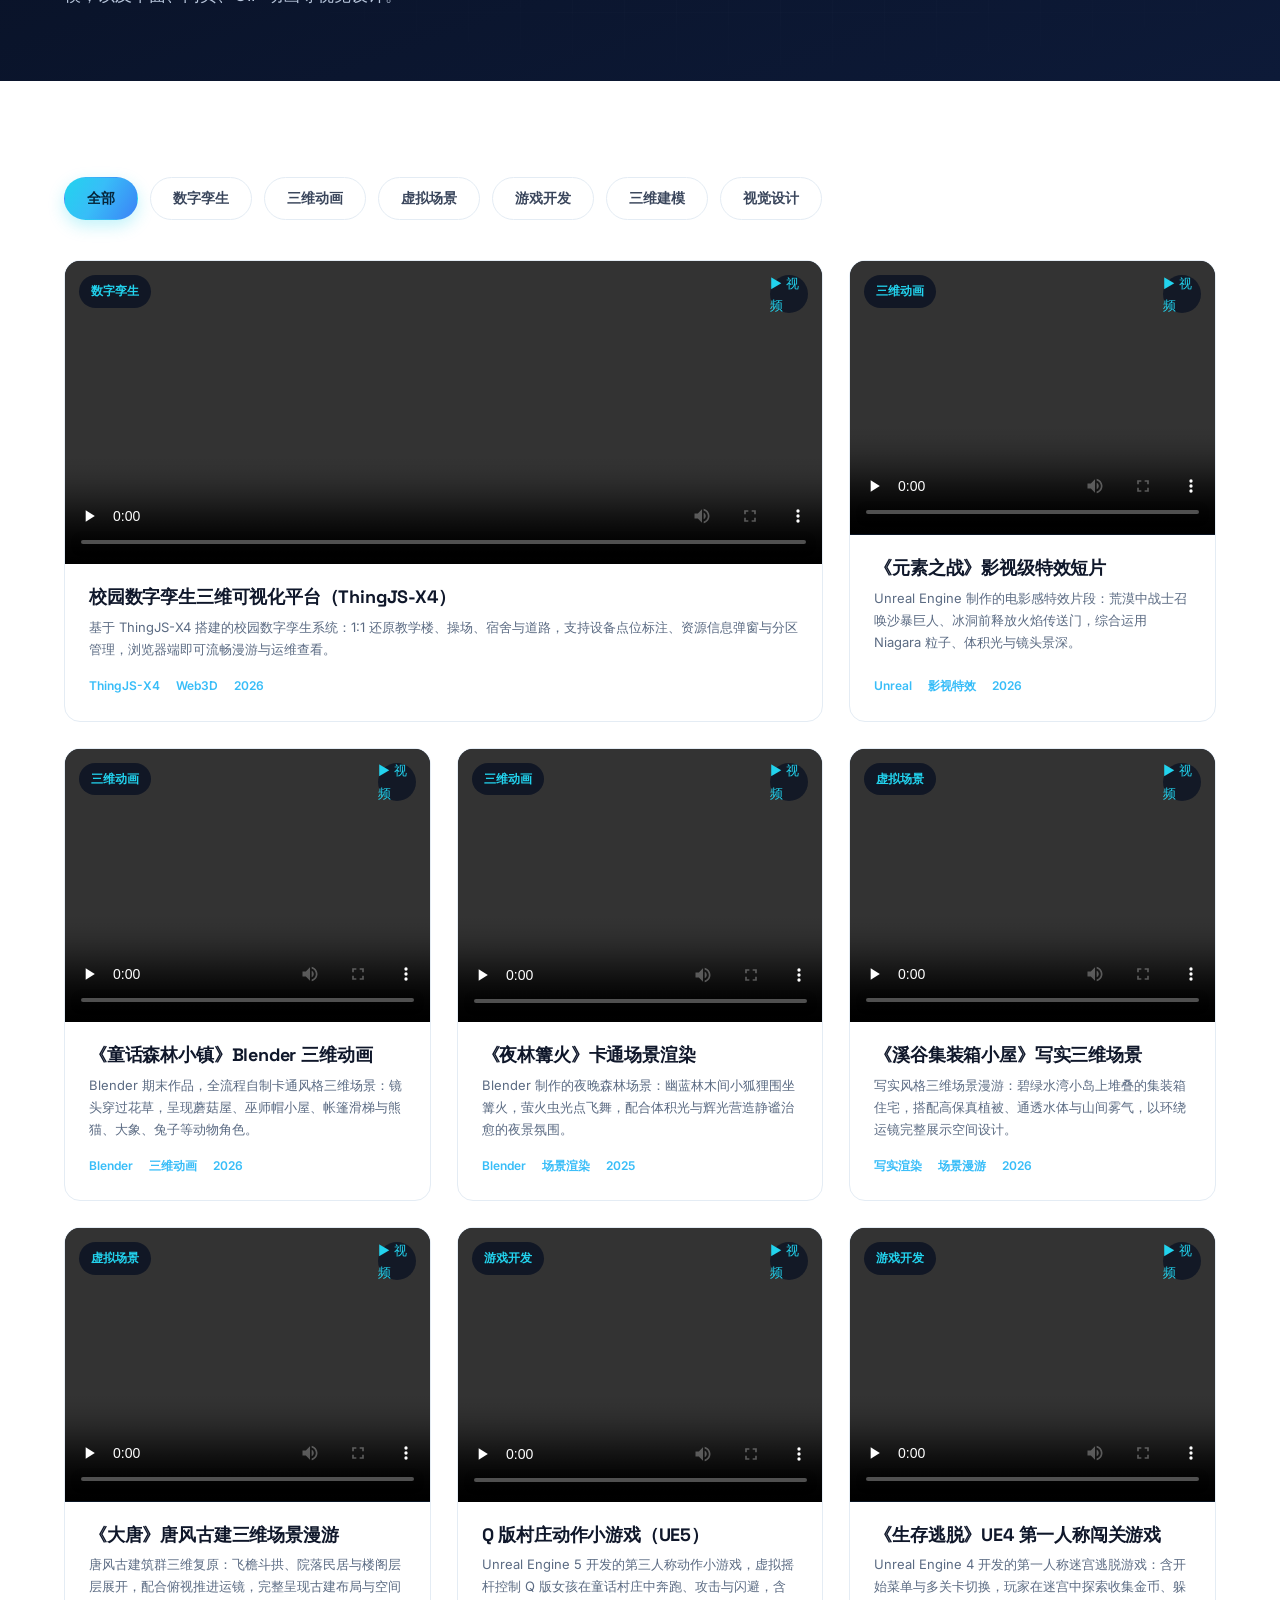
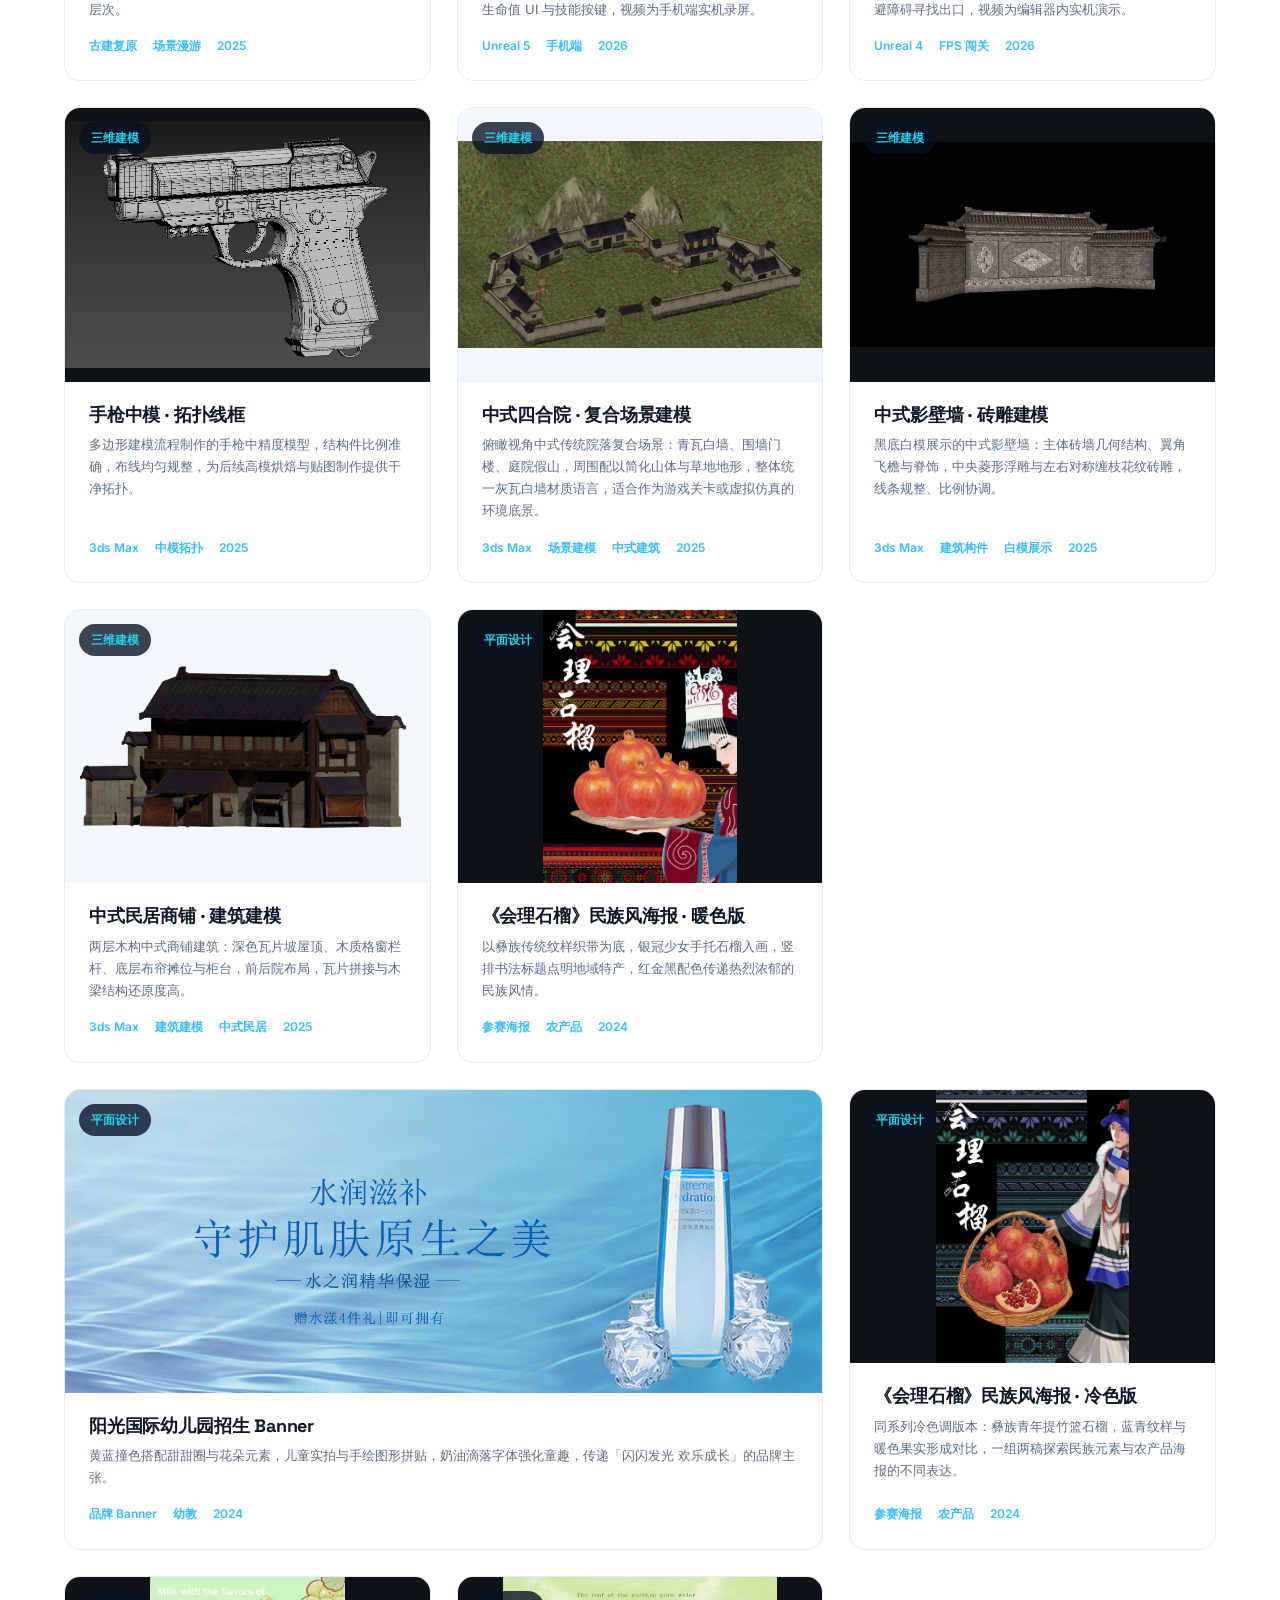
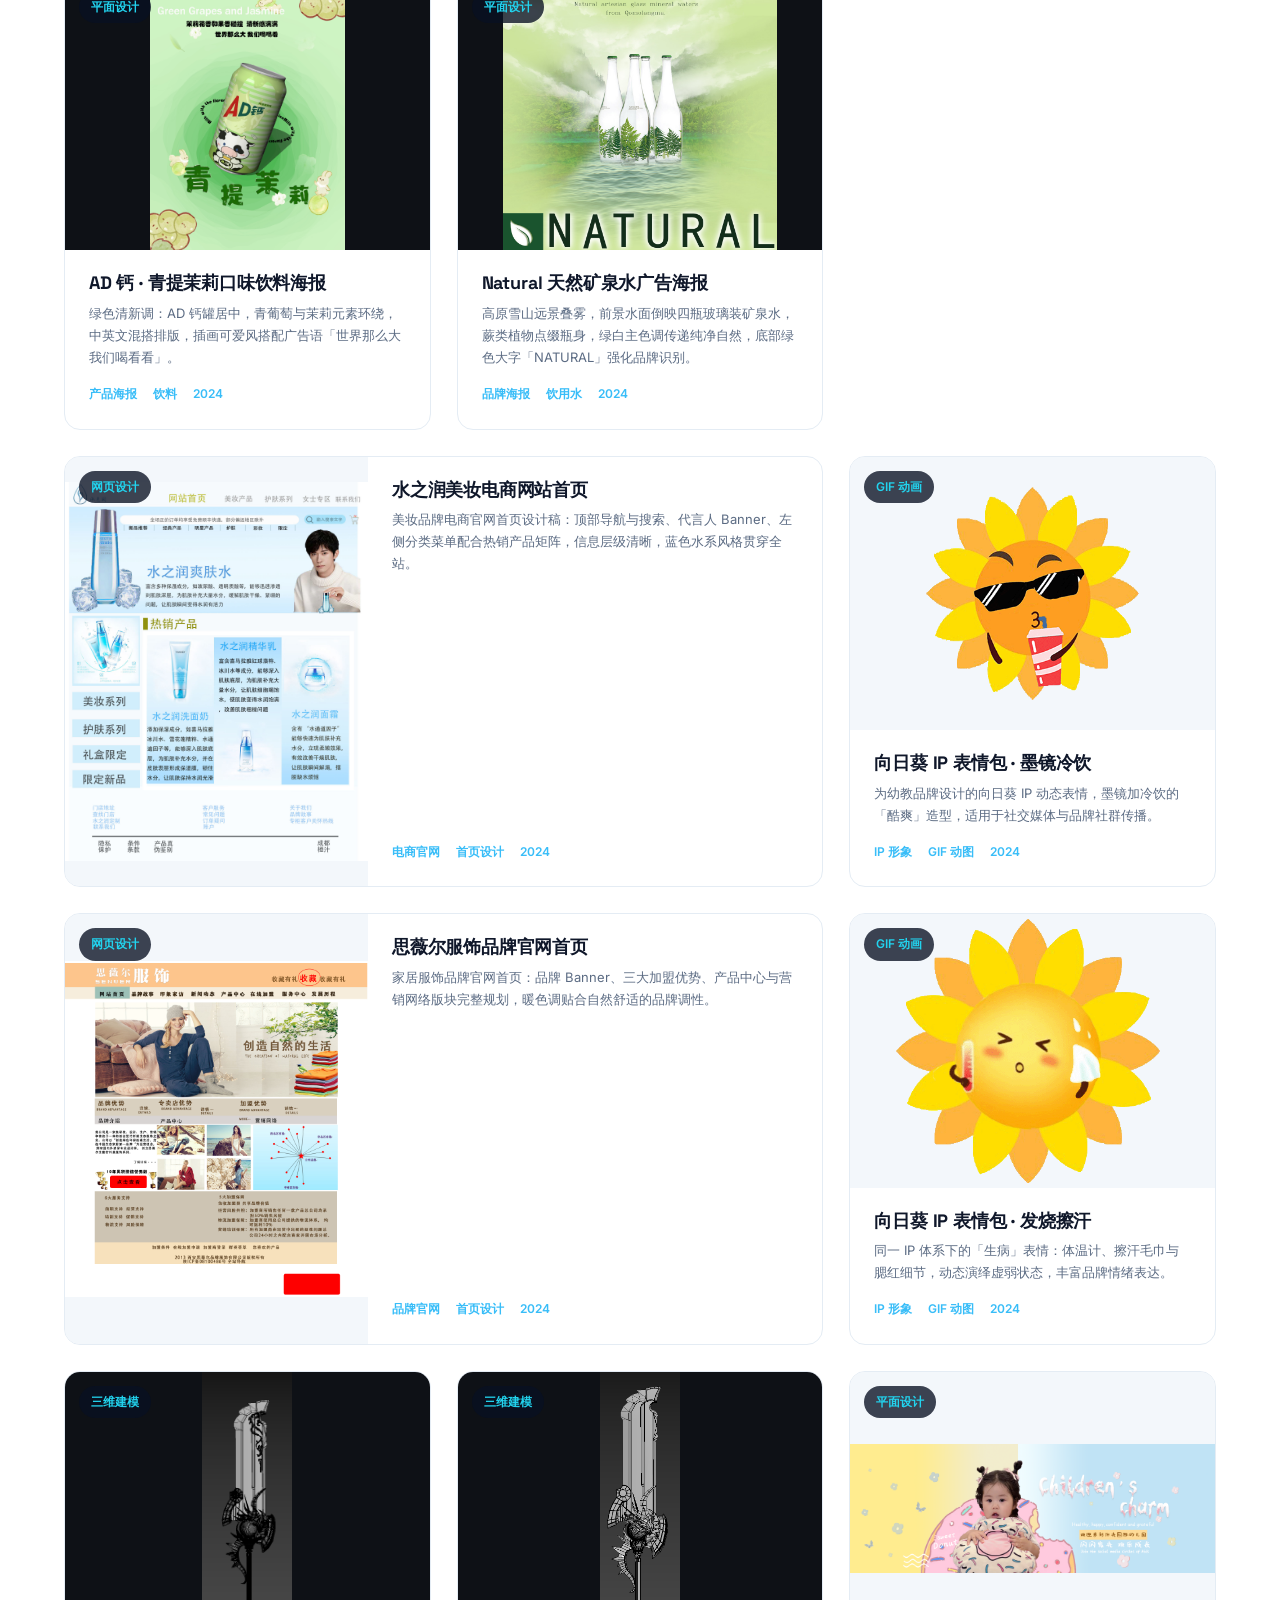
==== commit 903a438d: "Replace image with video in service preview" ====
--- a/index.html
+++ b/index.html
@@ -382,7 +382,7 @@
   .work-card--horizontal { grid-template-columns: 1fr; }
   .work-card--horizontal .work-media { min-height: 280px; }
 }
-  .resume-frame-wrap iframe { display:block; width:100%; border:none; border-radius:0 0 var(--radius) var(--radius); }</style>
+  .resume-frame-wrap iframe { display:block; width:100%; border:none; border-radius:0 0 var(--radius) var(--radius); }.srv-card .s-media video { width:100%; height:100%; object-fit:cover; display:block; }</style>
 </head>
 <body>
 
@@ -513,7 +513,7 @@
           <div class="service-preview-grid">
             <article class="srv-card">
               <div class="s-media">
-                <img src="9596c63354c8eb4a47602c3f9a43a93.png" alt="ThingJS 校园数字孪生三维可视化界面" loading="lazy">
+                <video src="数字孪生期末.mp4" muted autoplay loop playsinline preload="auto" style="width:100%;height:100%;object-fit:cover;"></video>
                 <span class="s-badge">数字孪生</span>
               </div>
               <div class="srv-body">
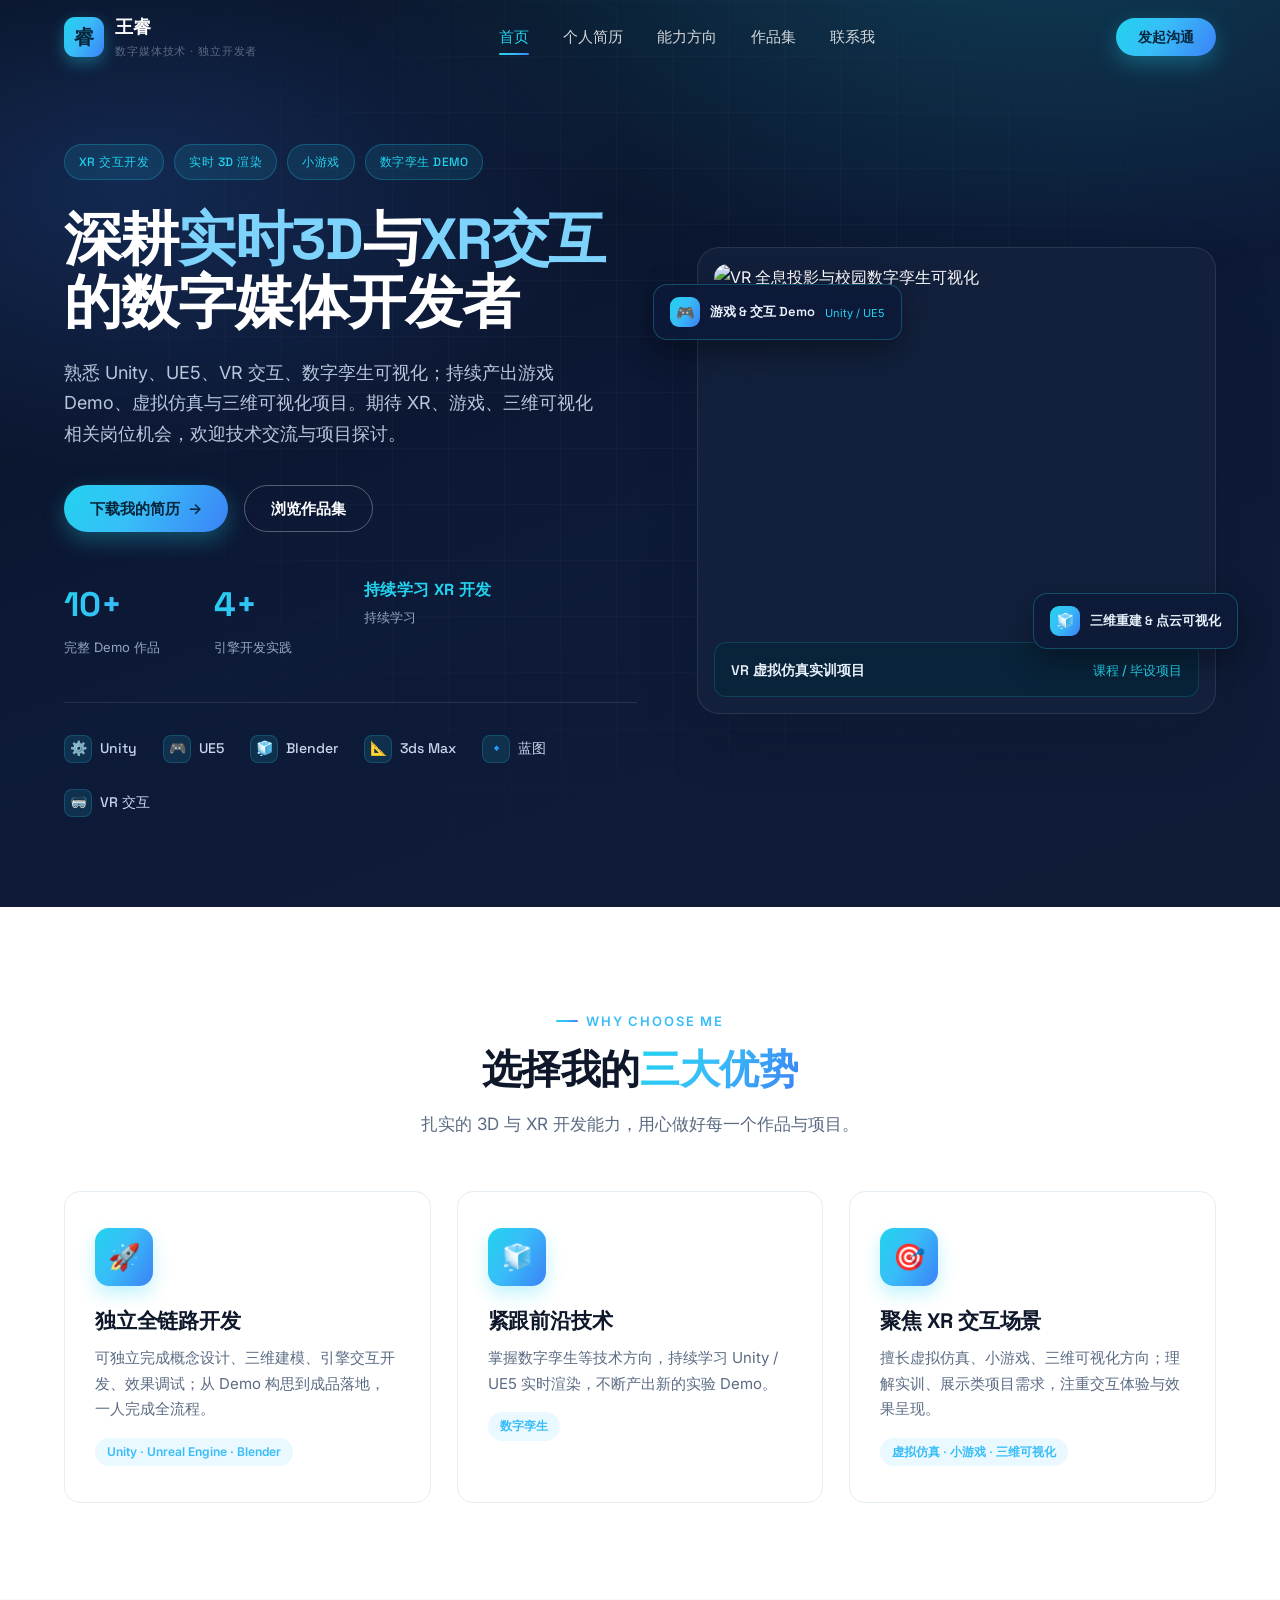
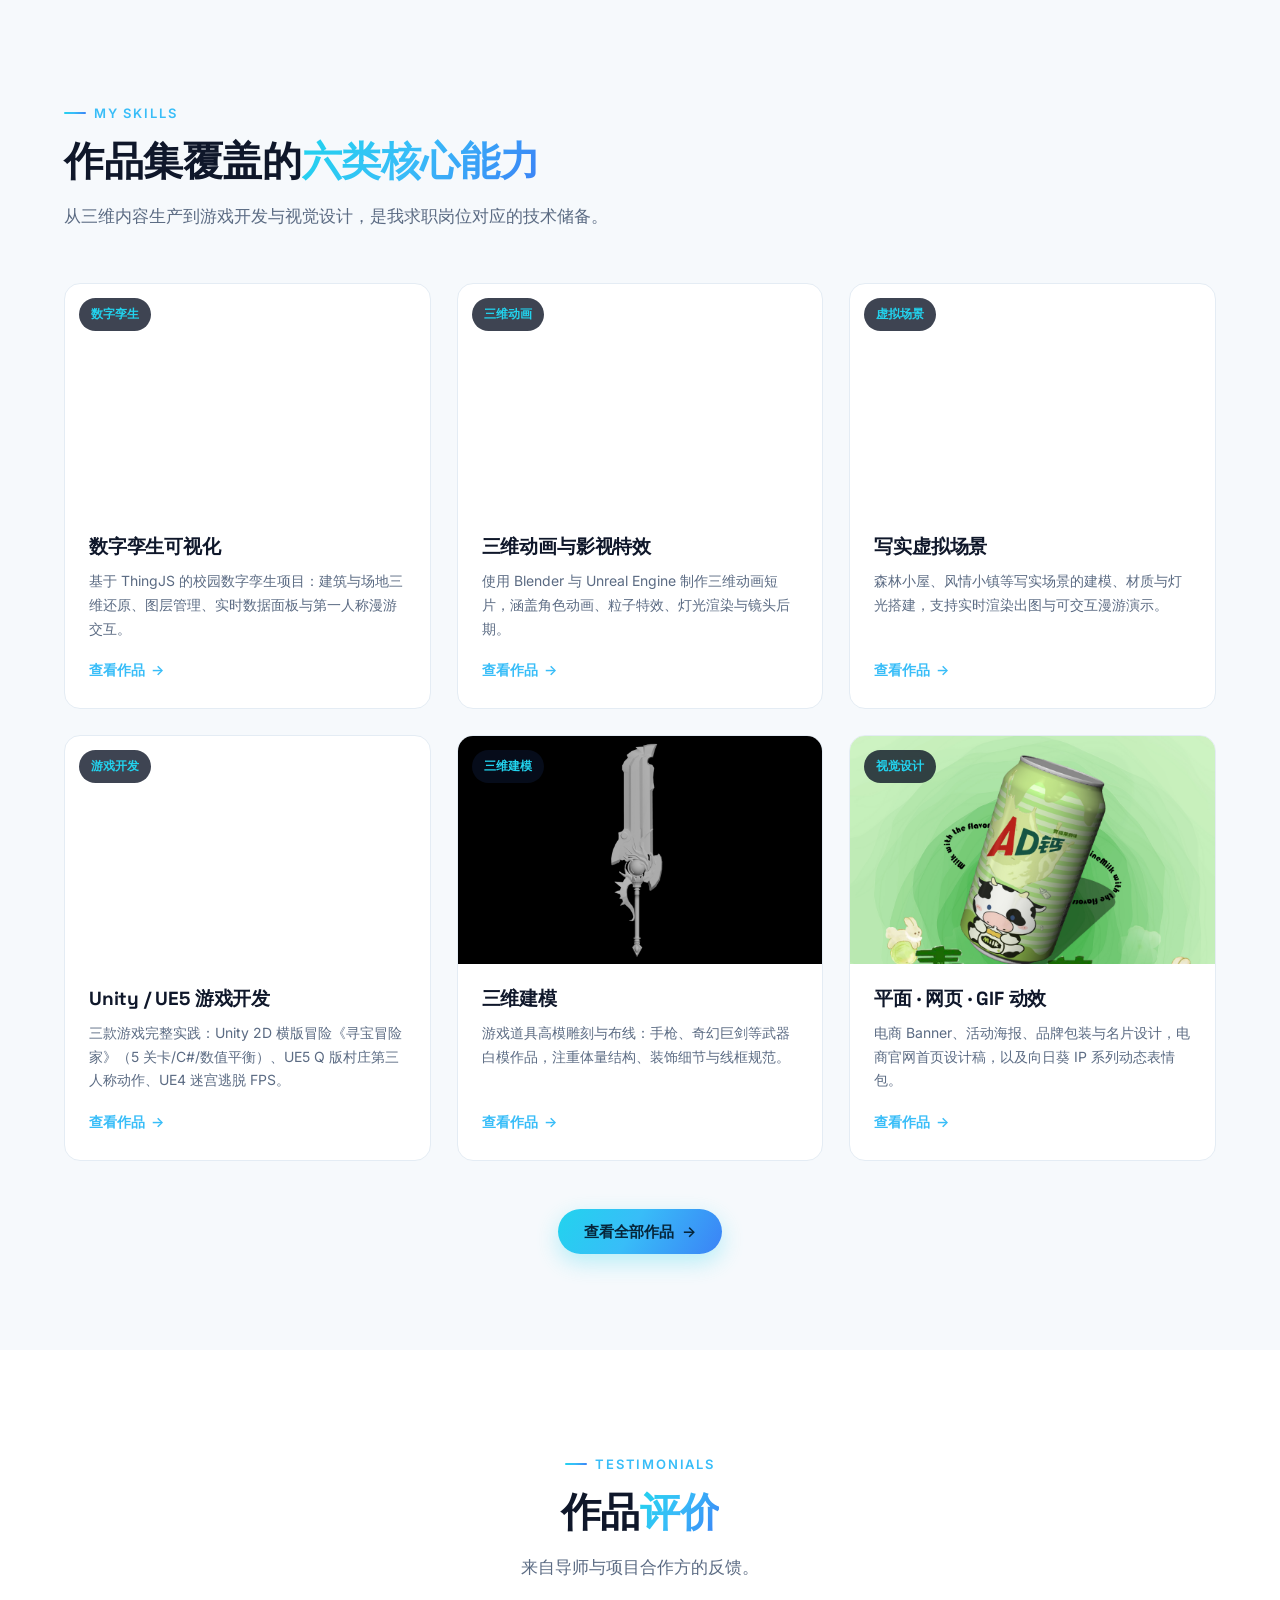
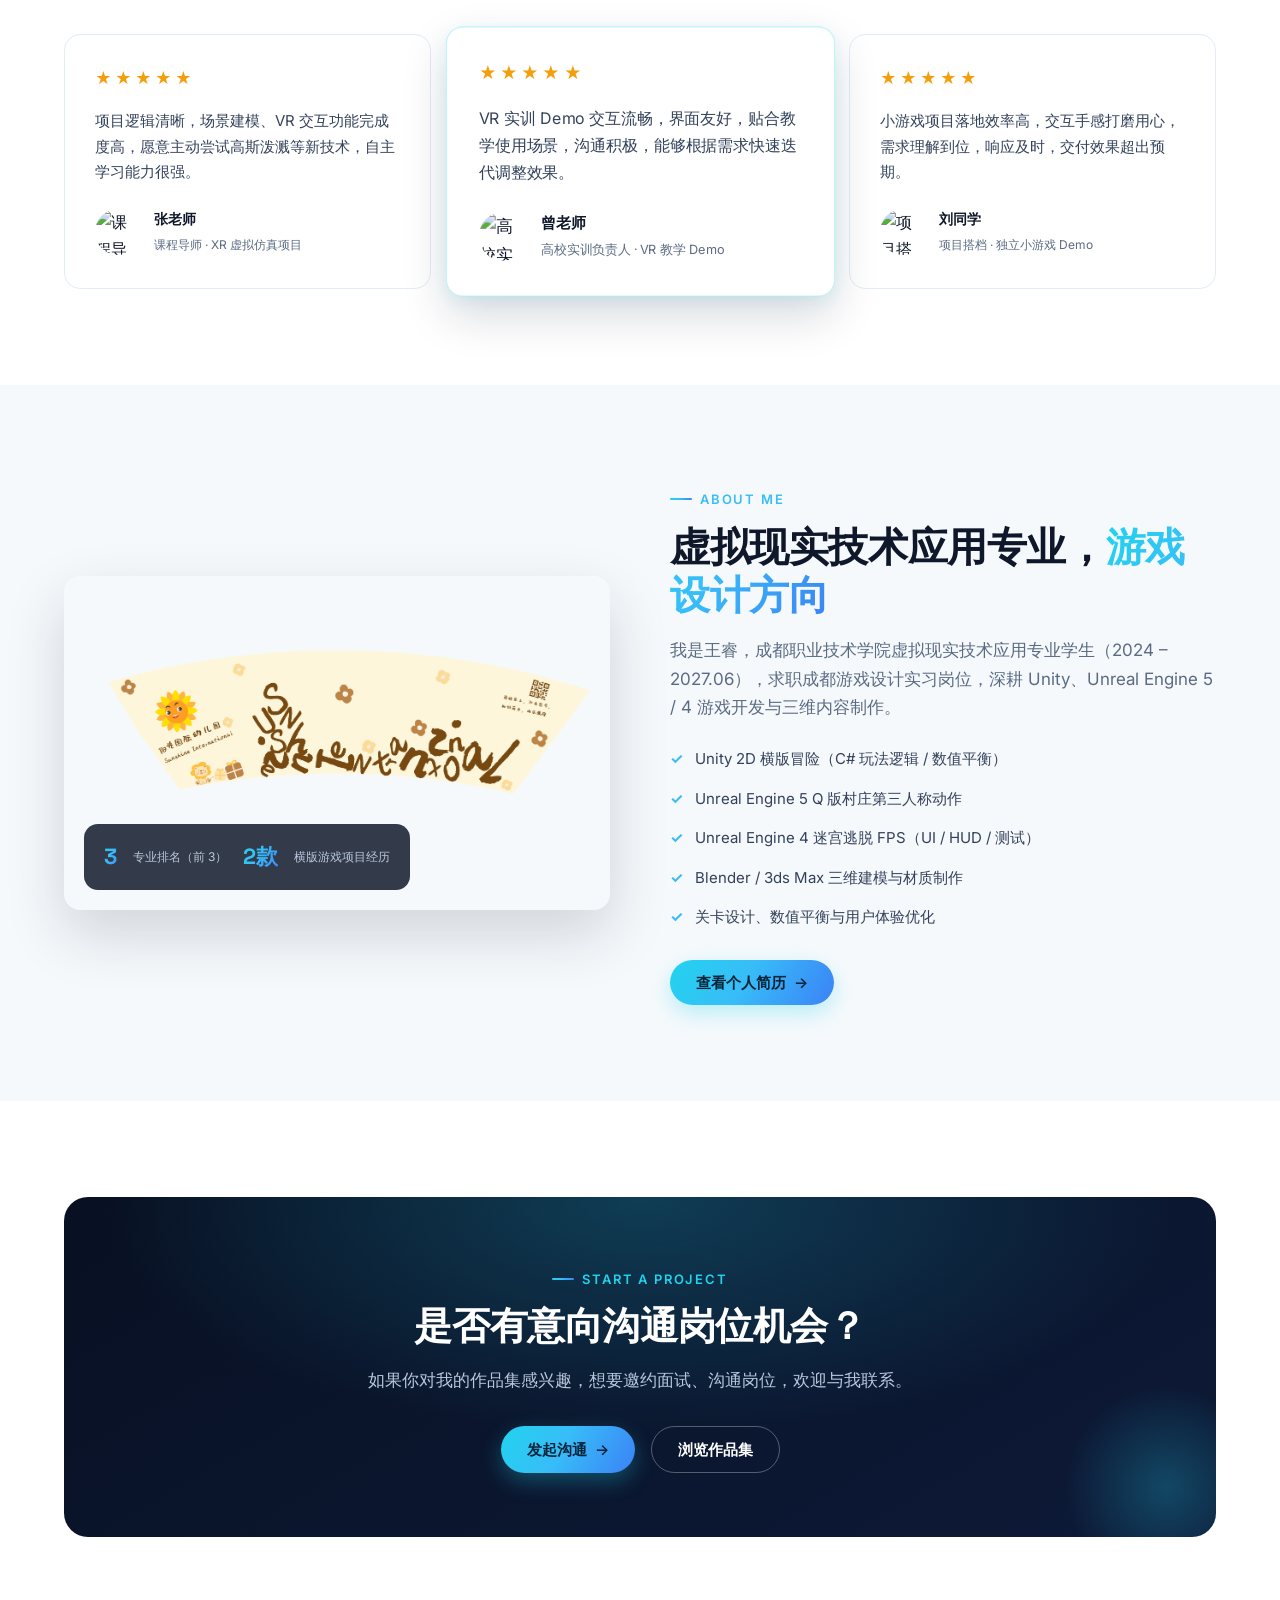
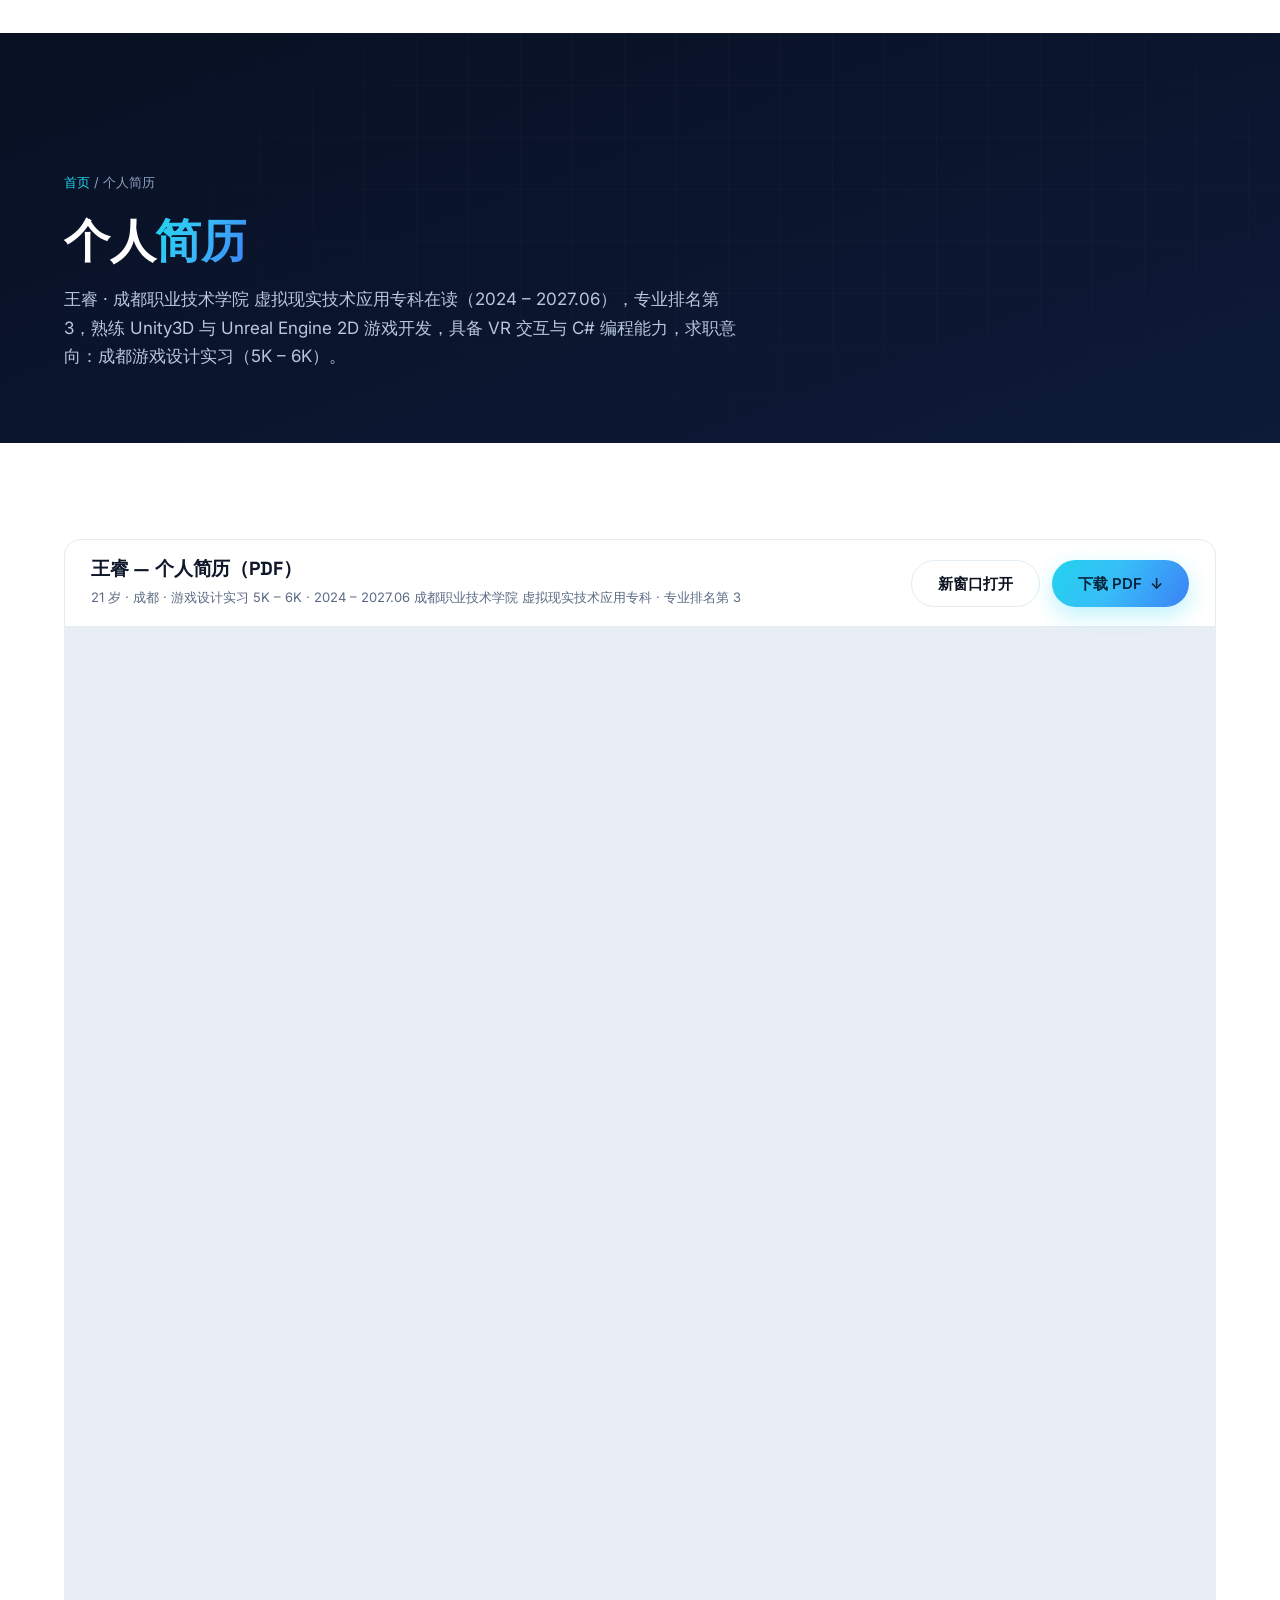
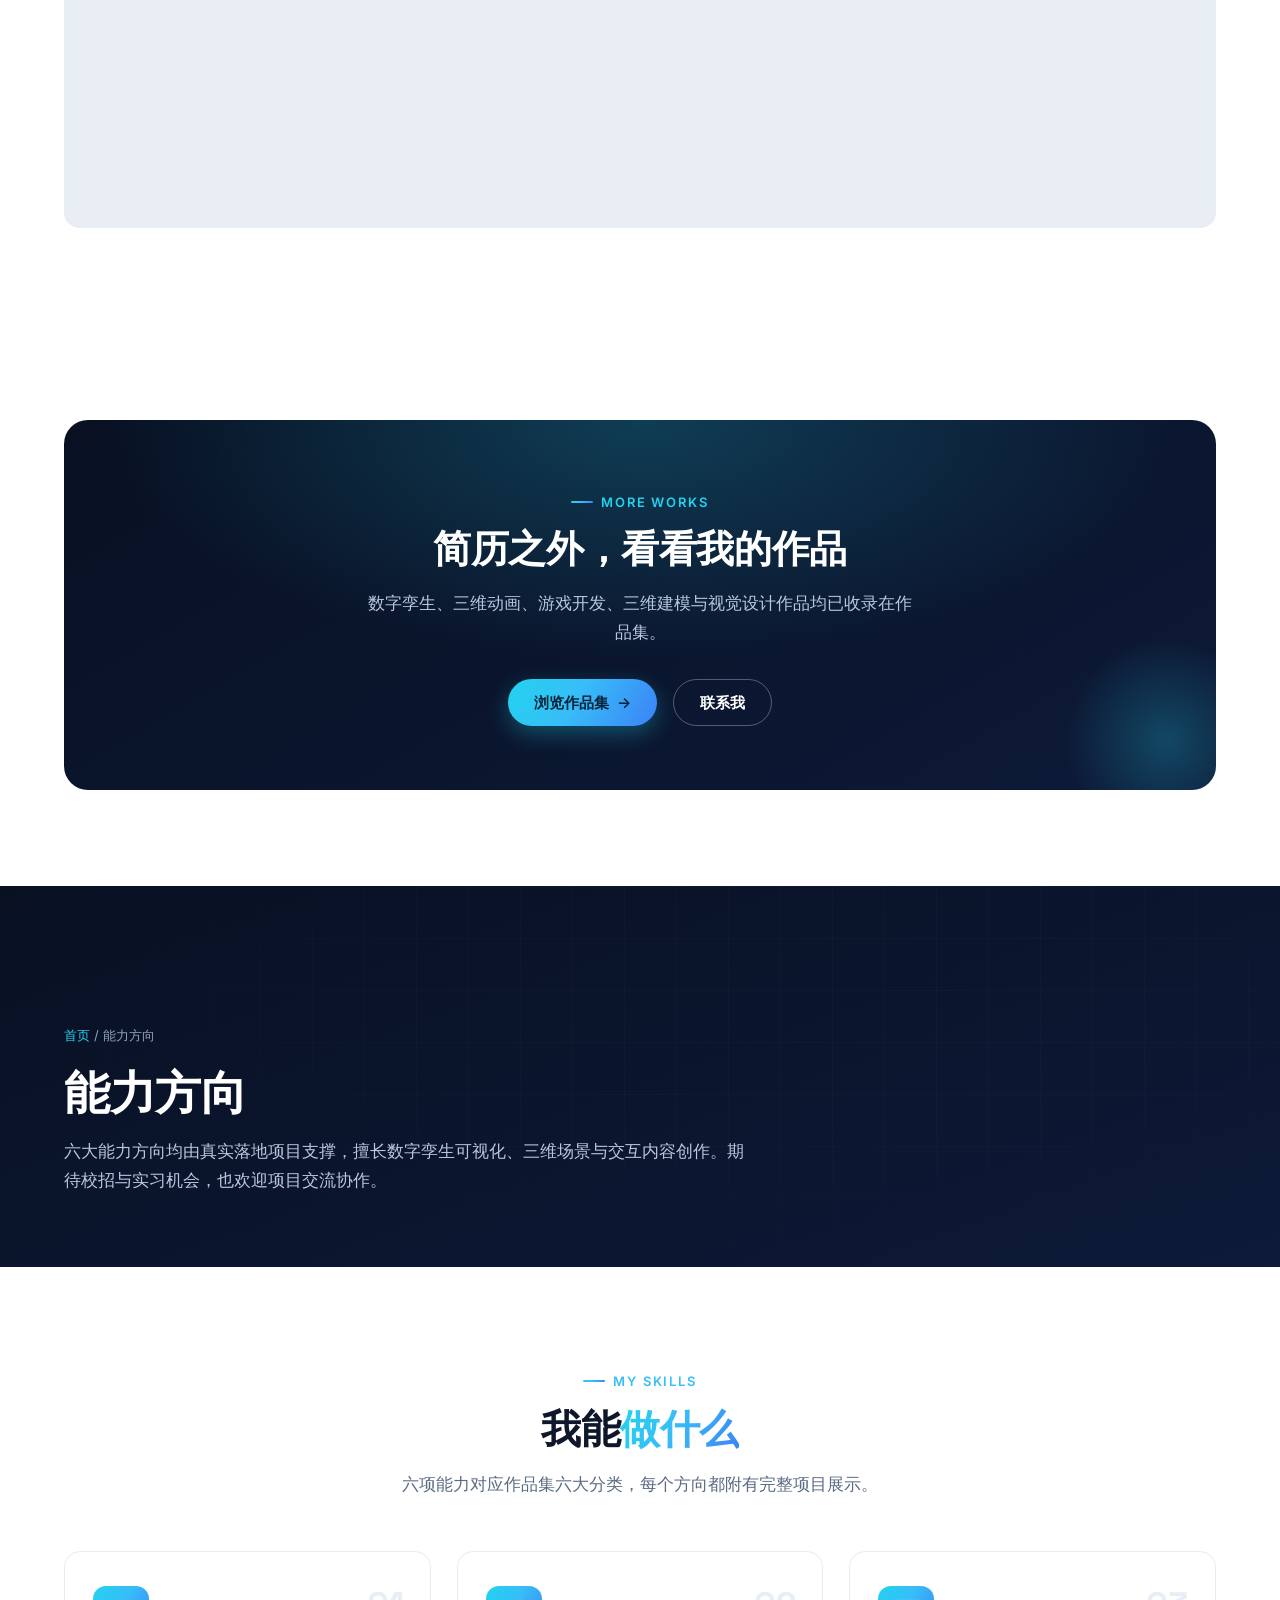
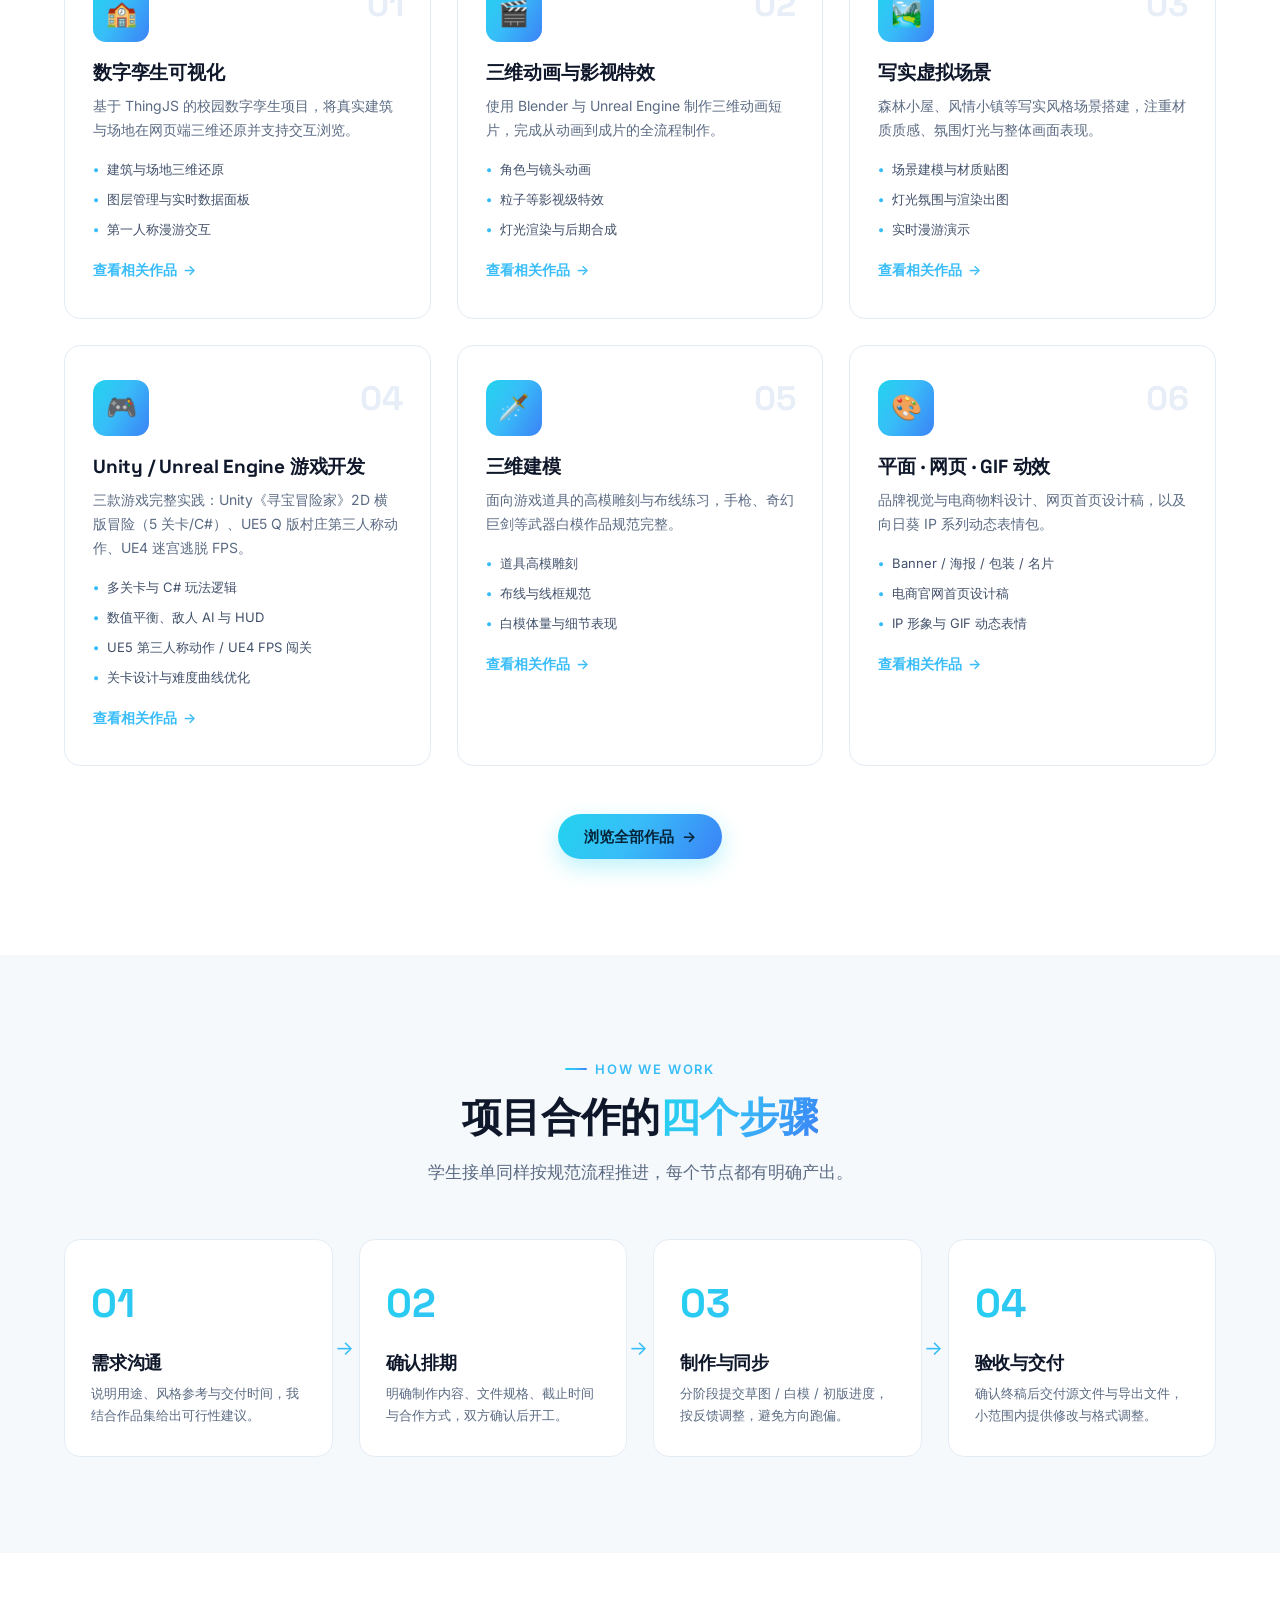
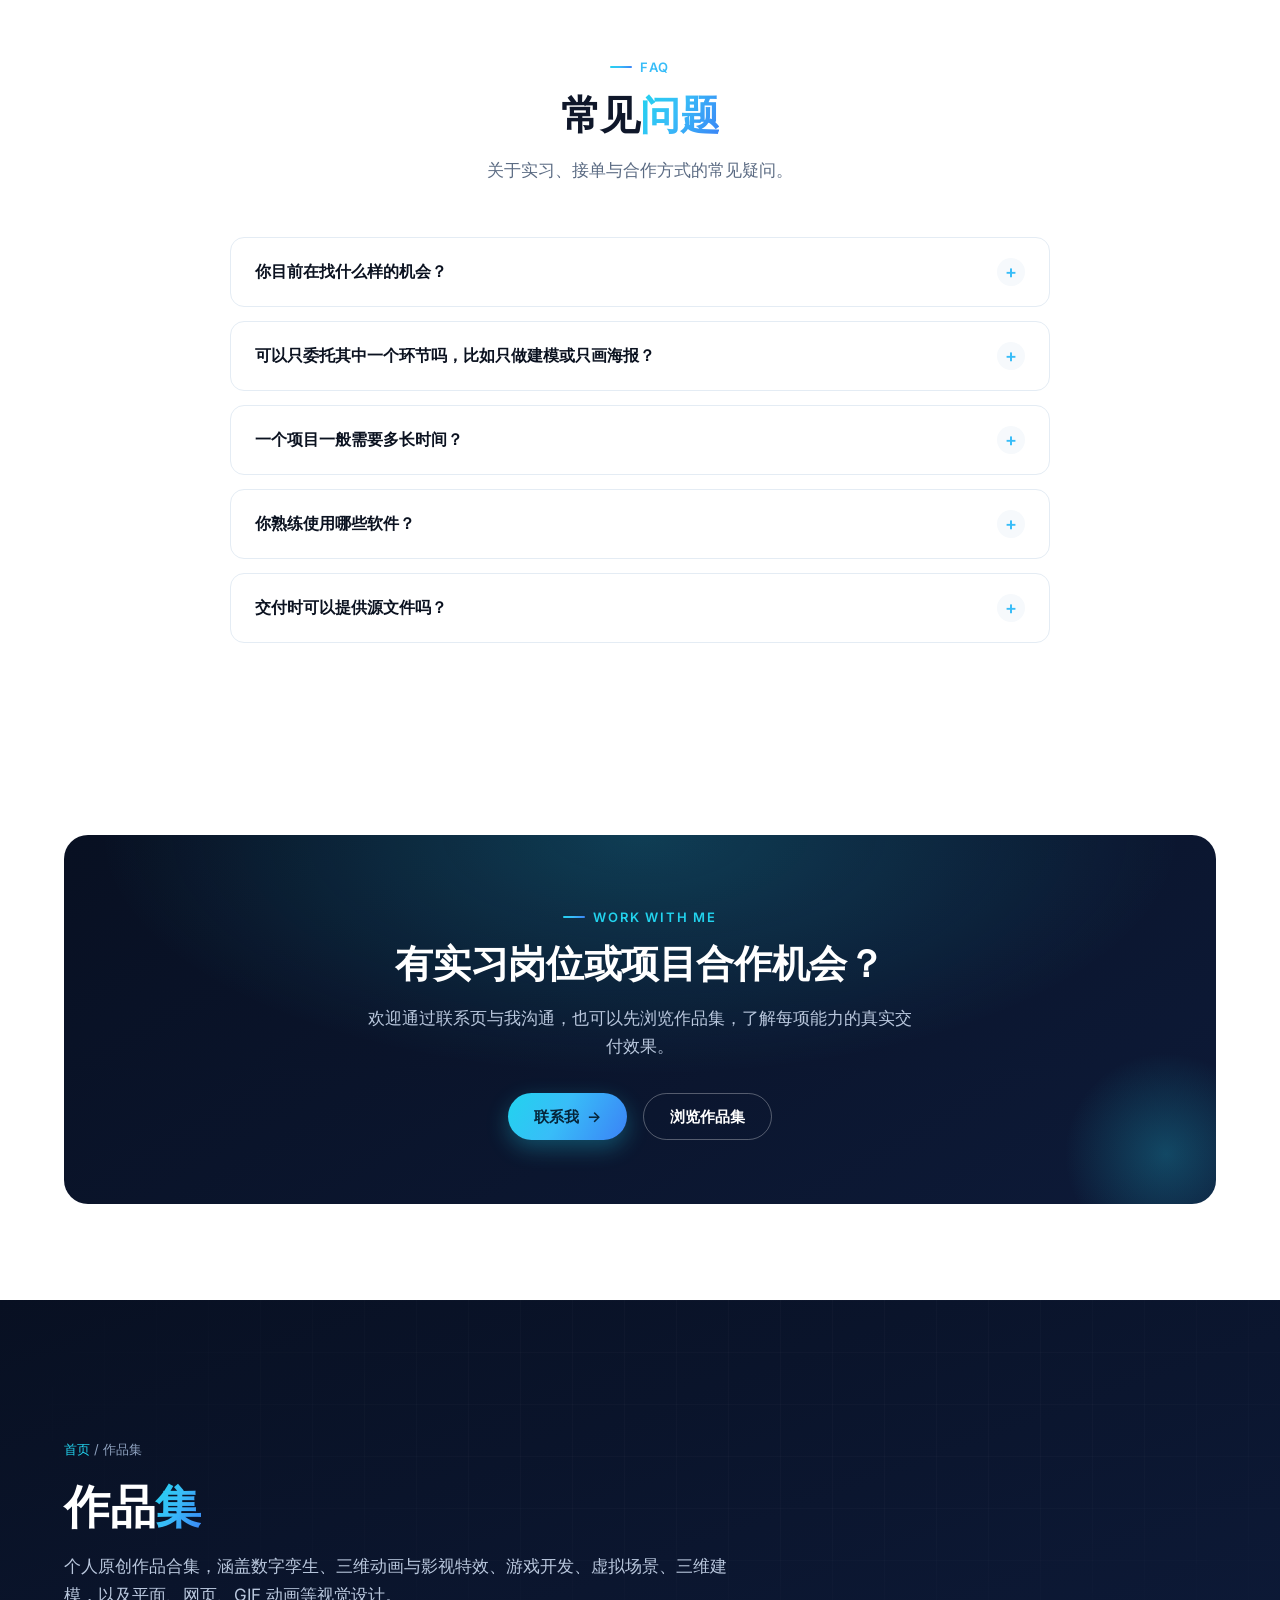
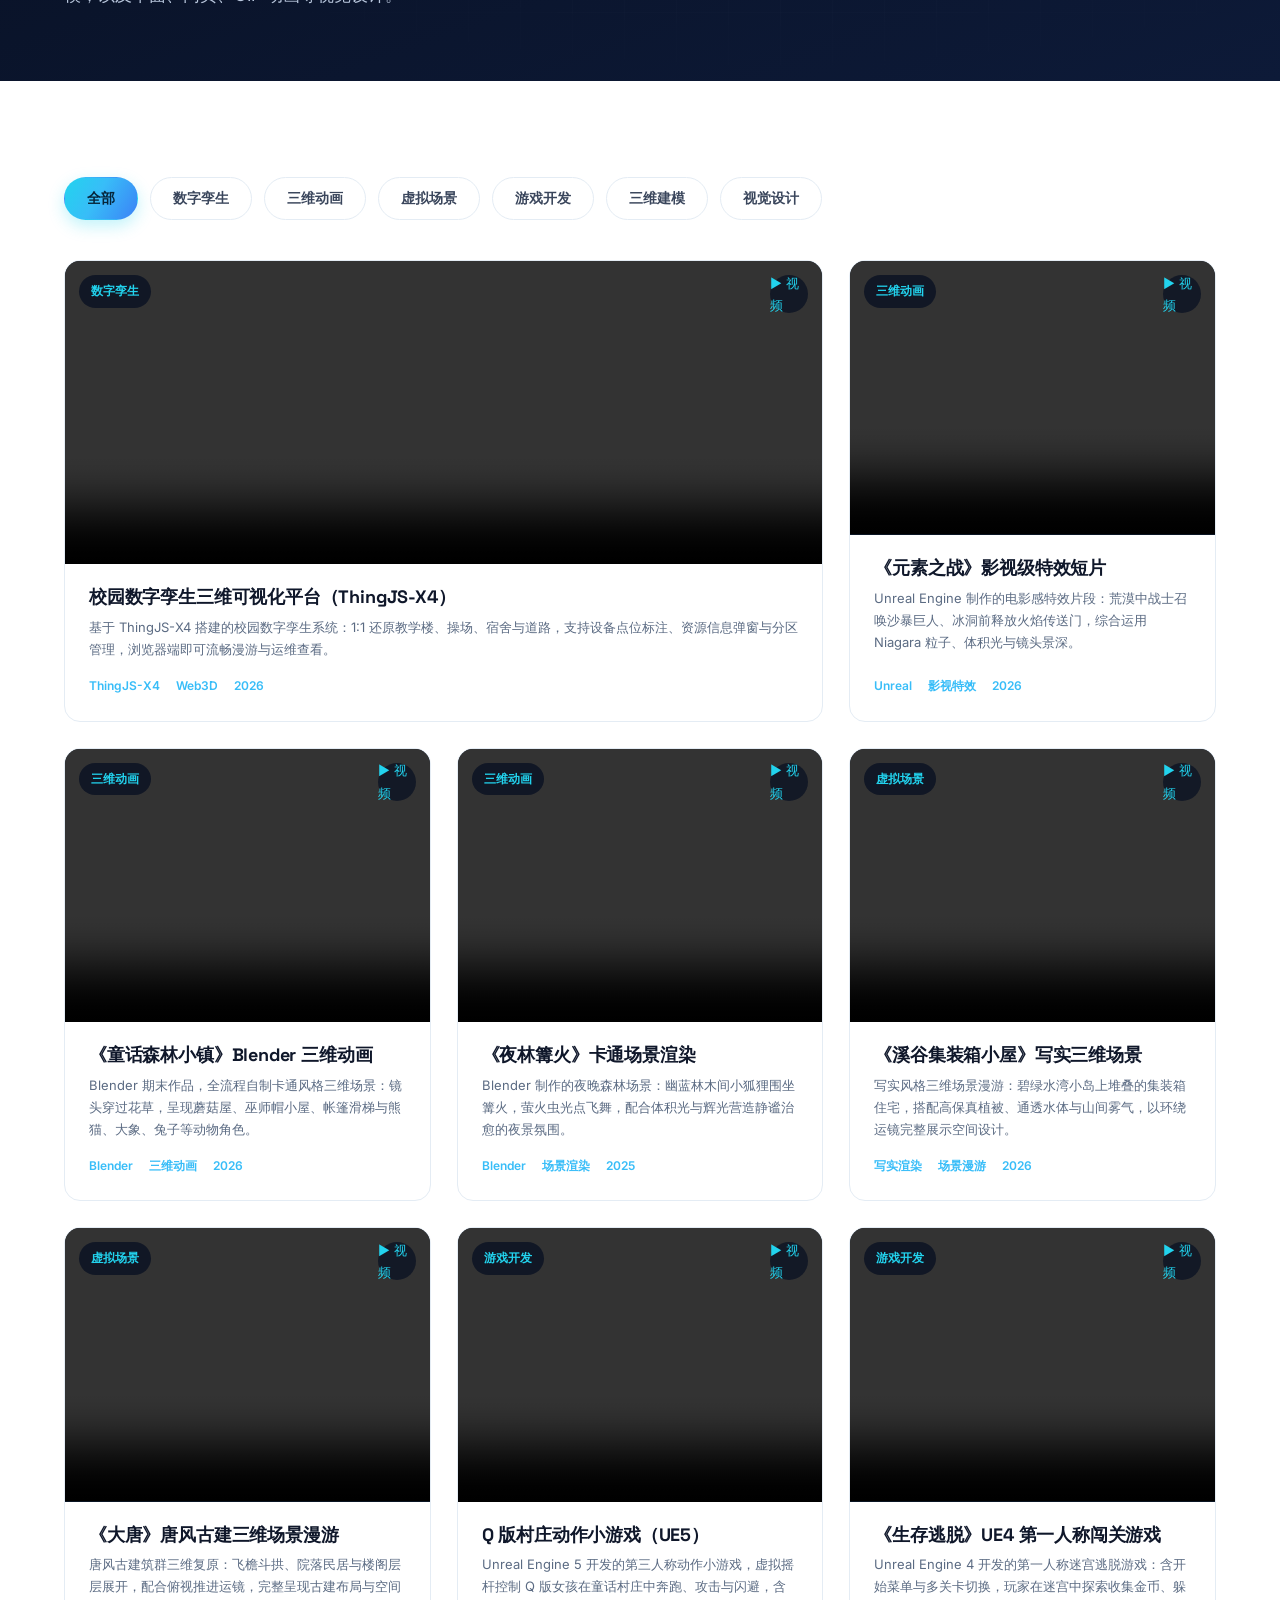
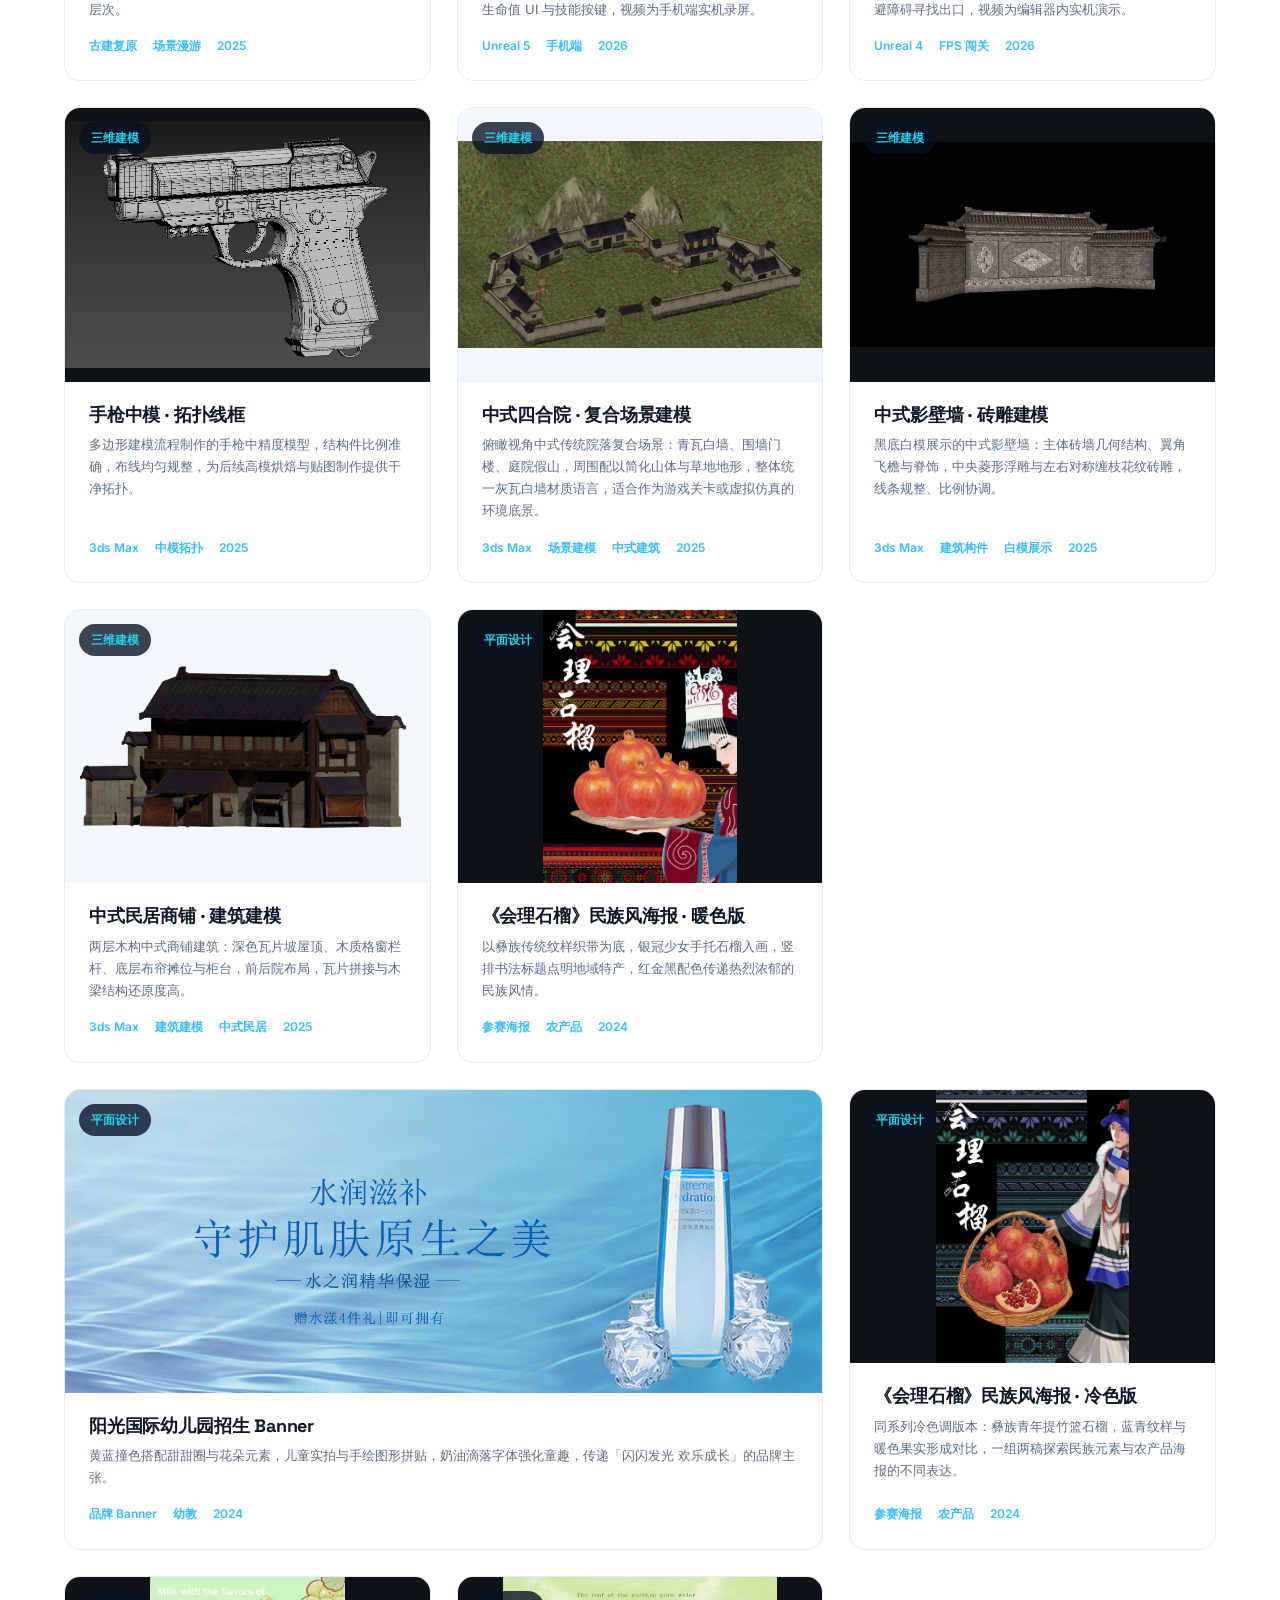
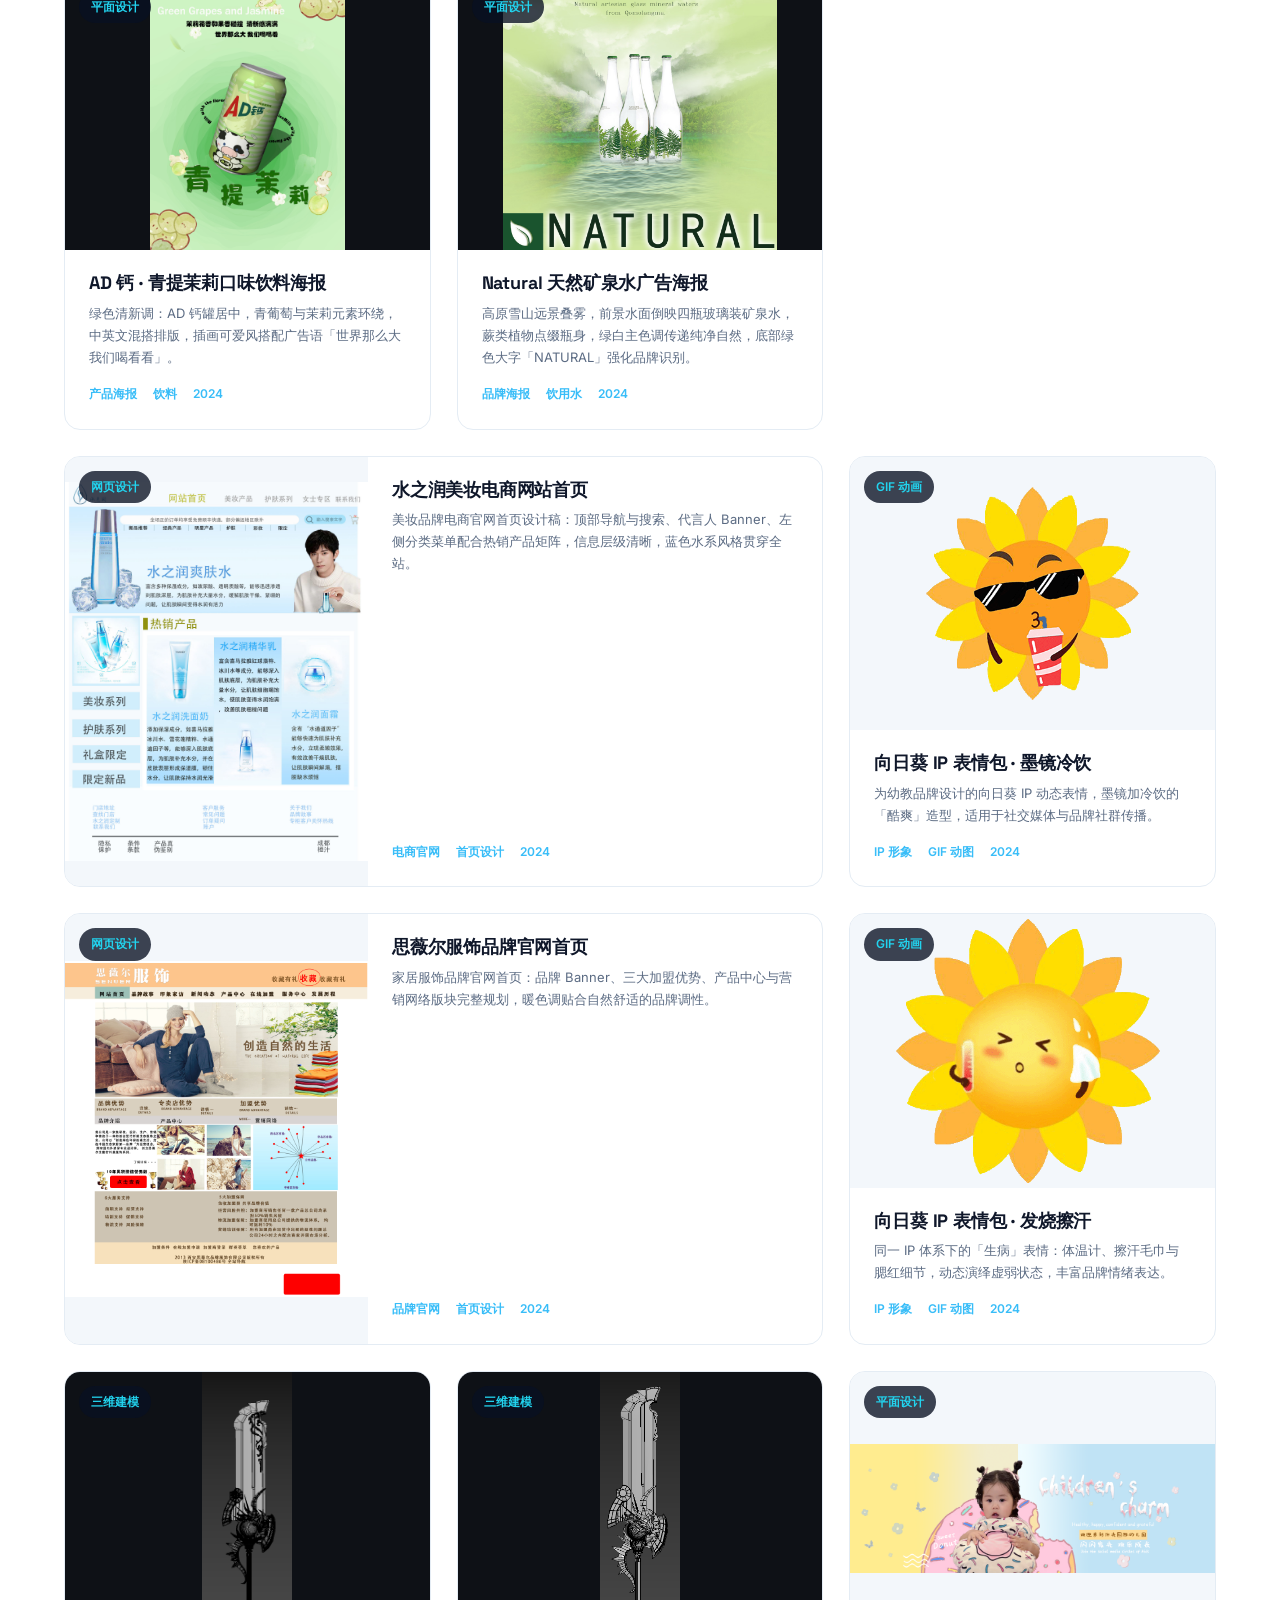
==== commit a1237131: "Replace images with videos in multiple sections" ====
--- a/index.html
+++ b/index.html
@@ -524,7 +524,7 @@
             </article>
             <article class="srv-card">
               <div class="s-media">
-                <img src="983cc083b3182826d92ac9c97749c81.jpg" alt="Blender 三维小镇动画短片" loading="lazy">
+                <video src="夜林篝火.mp4" muted autoplay loop playsinline preload="auto" style="width:100%;height:100%;object-fit:cover;"></video>
                 <span class="s-badge">三维动画</span>
               </div>
               <div class="srv-body">
@@ -535,7 +535,7 @@
             </article>
             <article class="srv-card">
               <div class="s-media">
-                <img src="复合场景.JPG" alt="写实森林小屋虚拟场景漫游" loading="lazy">
+                <video src="《溪谷集装箱小屋》.mp4" muted autoplay loop playsinline preload="auto" style="width:100%;height:100%;object-fit:cover;"></video>
                 <span class="s-badge">虚拟场景</span>
               </div>
               <div class="srv-body">
@@ -546,7 +546,7 @@
             </article>
             <article class="srv-card">
               <div class="s-media">
-                <img src="banner2.png" alt="Unity《寻宝冒险家》2D横版冒险游戏" loading="lazy">
+                <video src="寻宝冒险记.mp4" muted autoplay loop playsinline preload="auto" style="width:100%;height:100%;object-fit:cover;"></video>
                 <span class="s-badge">游戏开发</span>
               </div>
               <div class="srv-body">
@@ -557,7 +557,7 @@
             </article>
             <article class="srv-card">
               <div class="s-media">
-                <img src="武器.png" alt="奇幻巨剑高模雕刻白模" loading="lazy">
+                <img src="武器中模.jpg" alt="奇幻巨剑高模雕刻白模" loading="lazy">
                 <span class="s-badge">三维建模</span>
               </div>
               <div class="srv-body">
@@ -568,7 +568,7 @@
             </article>
             <article class="srv-card">
               <div class="s-media">
-                <img src="banner1.jpg" alt="水之润精华保湿电商Banner" loading="lazy">
+                <img src="983cc083b3182826d92ac9c97749c81.jpg" alt="水之润精华保湿电商Banner" loading="lazy">
                 <span class="s-badge">视觉设计</span>
               </div>
               <div class="srv-body">
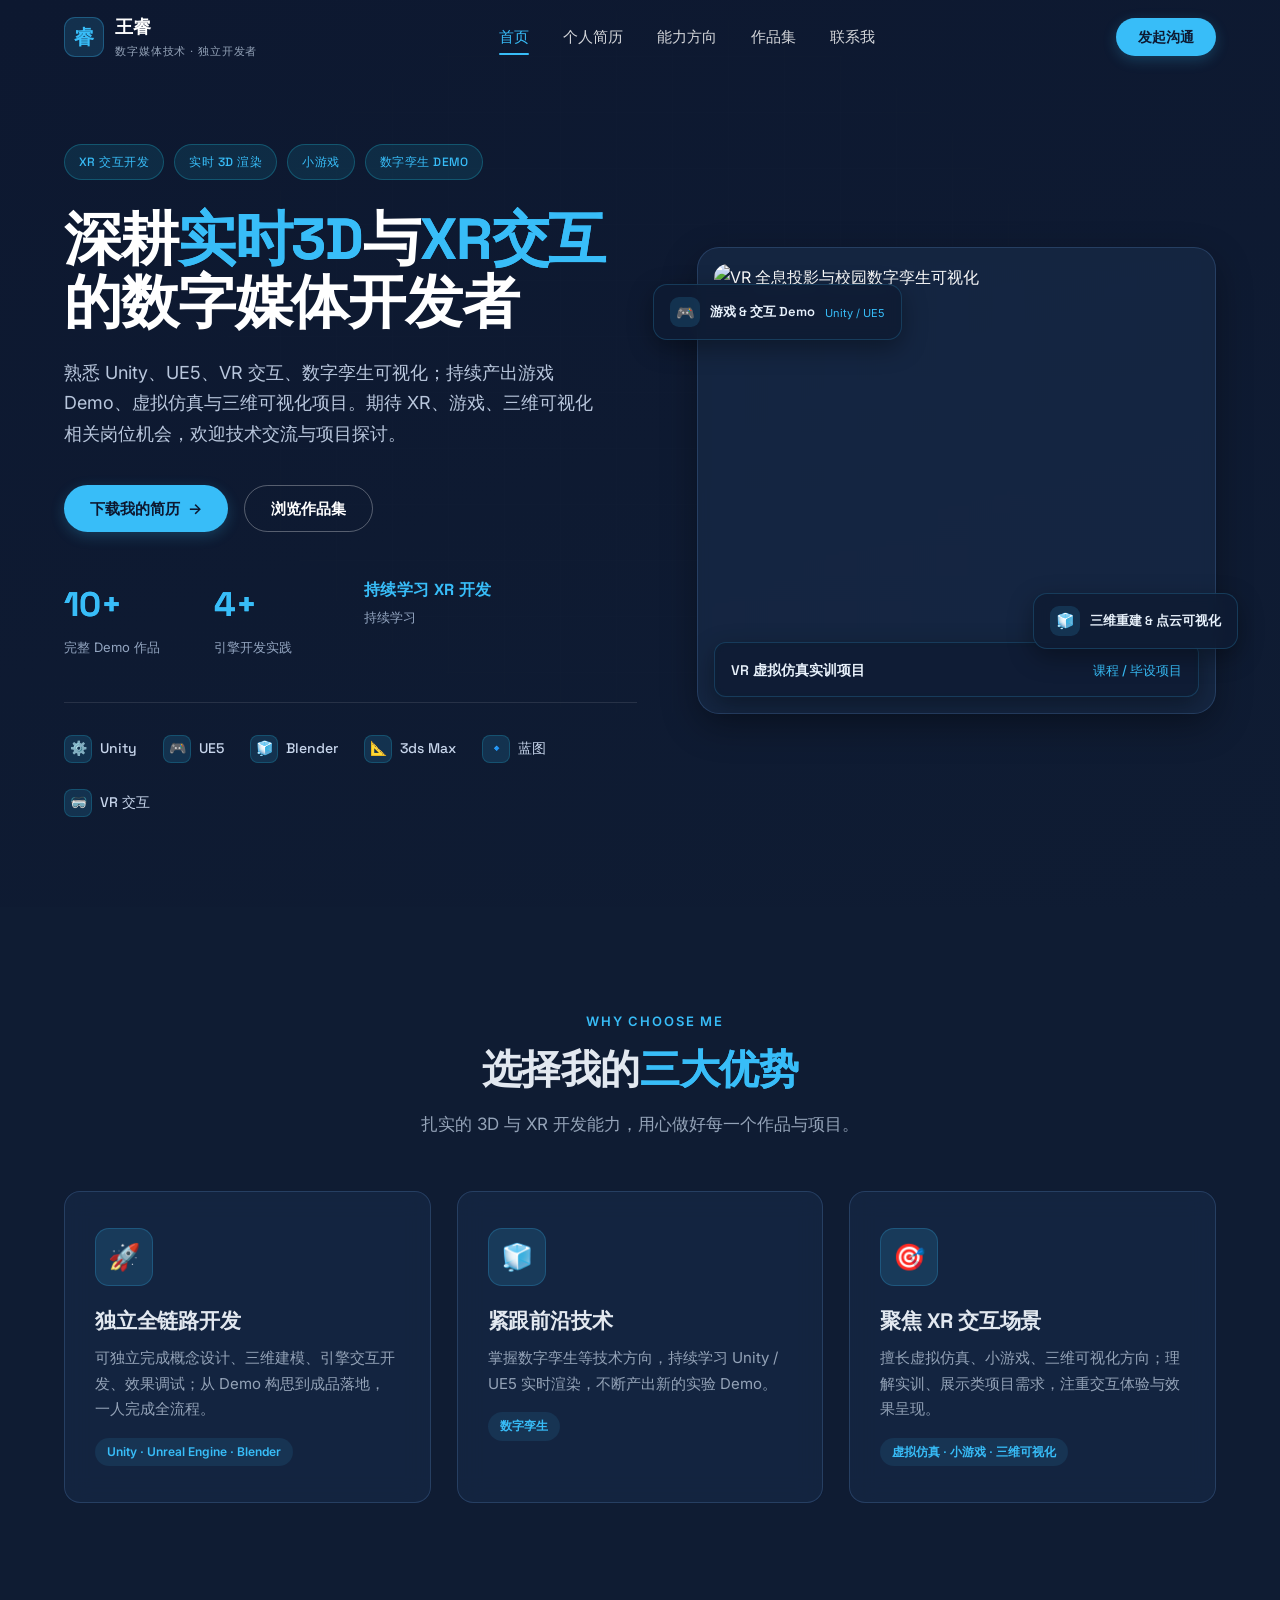
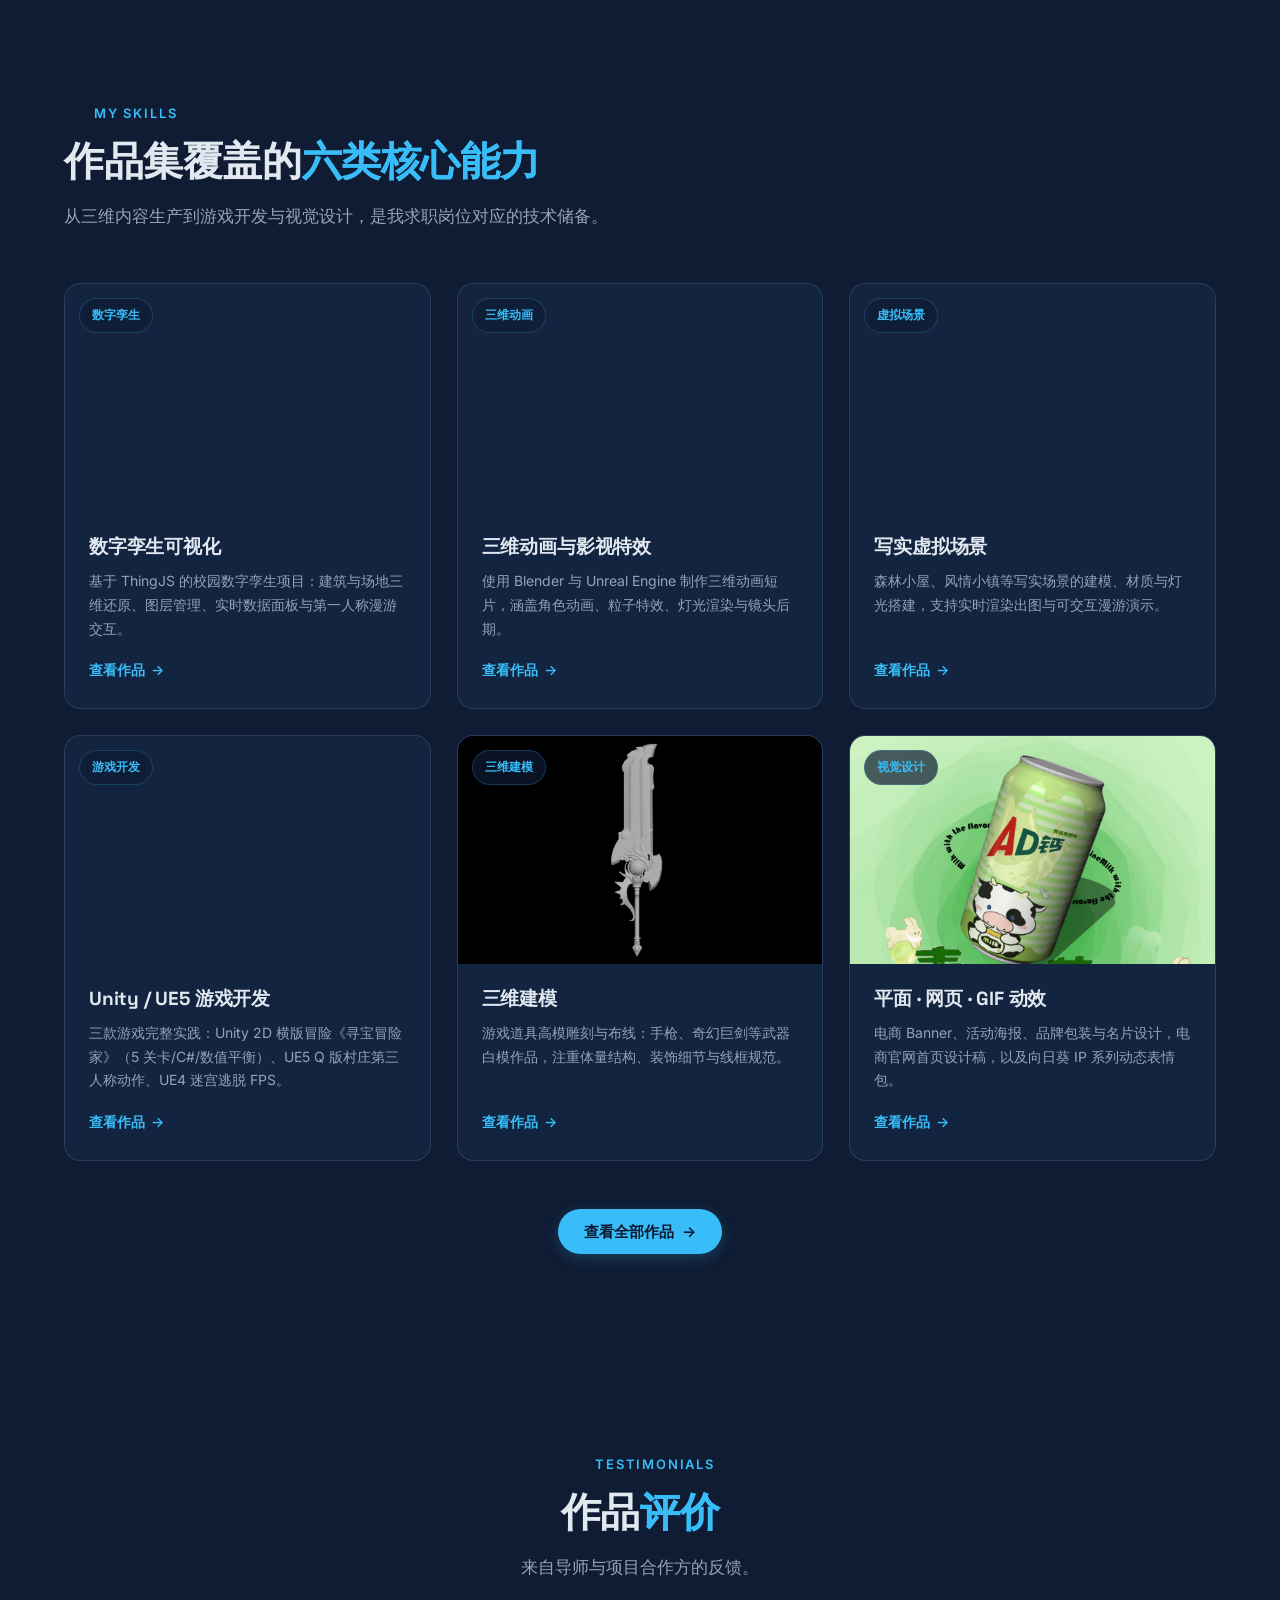
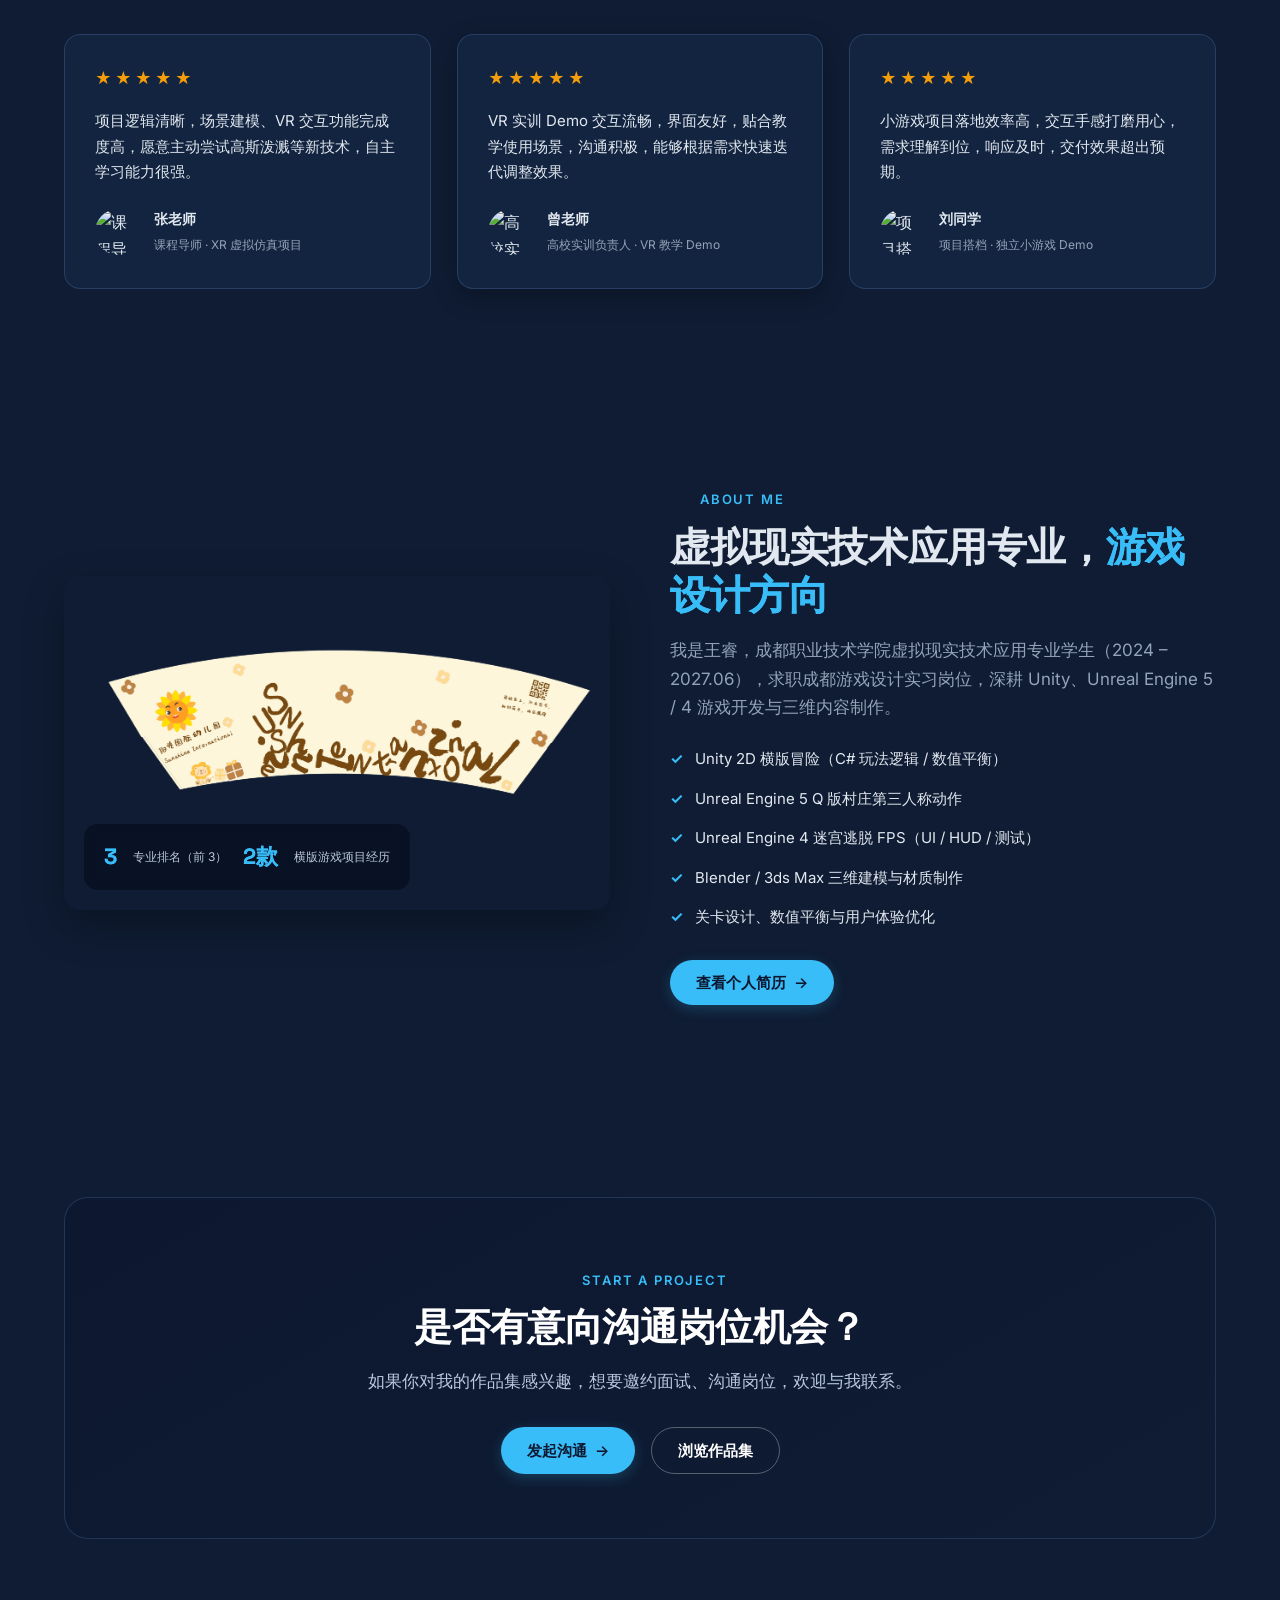
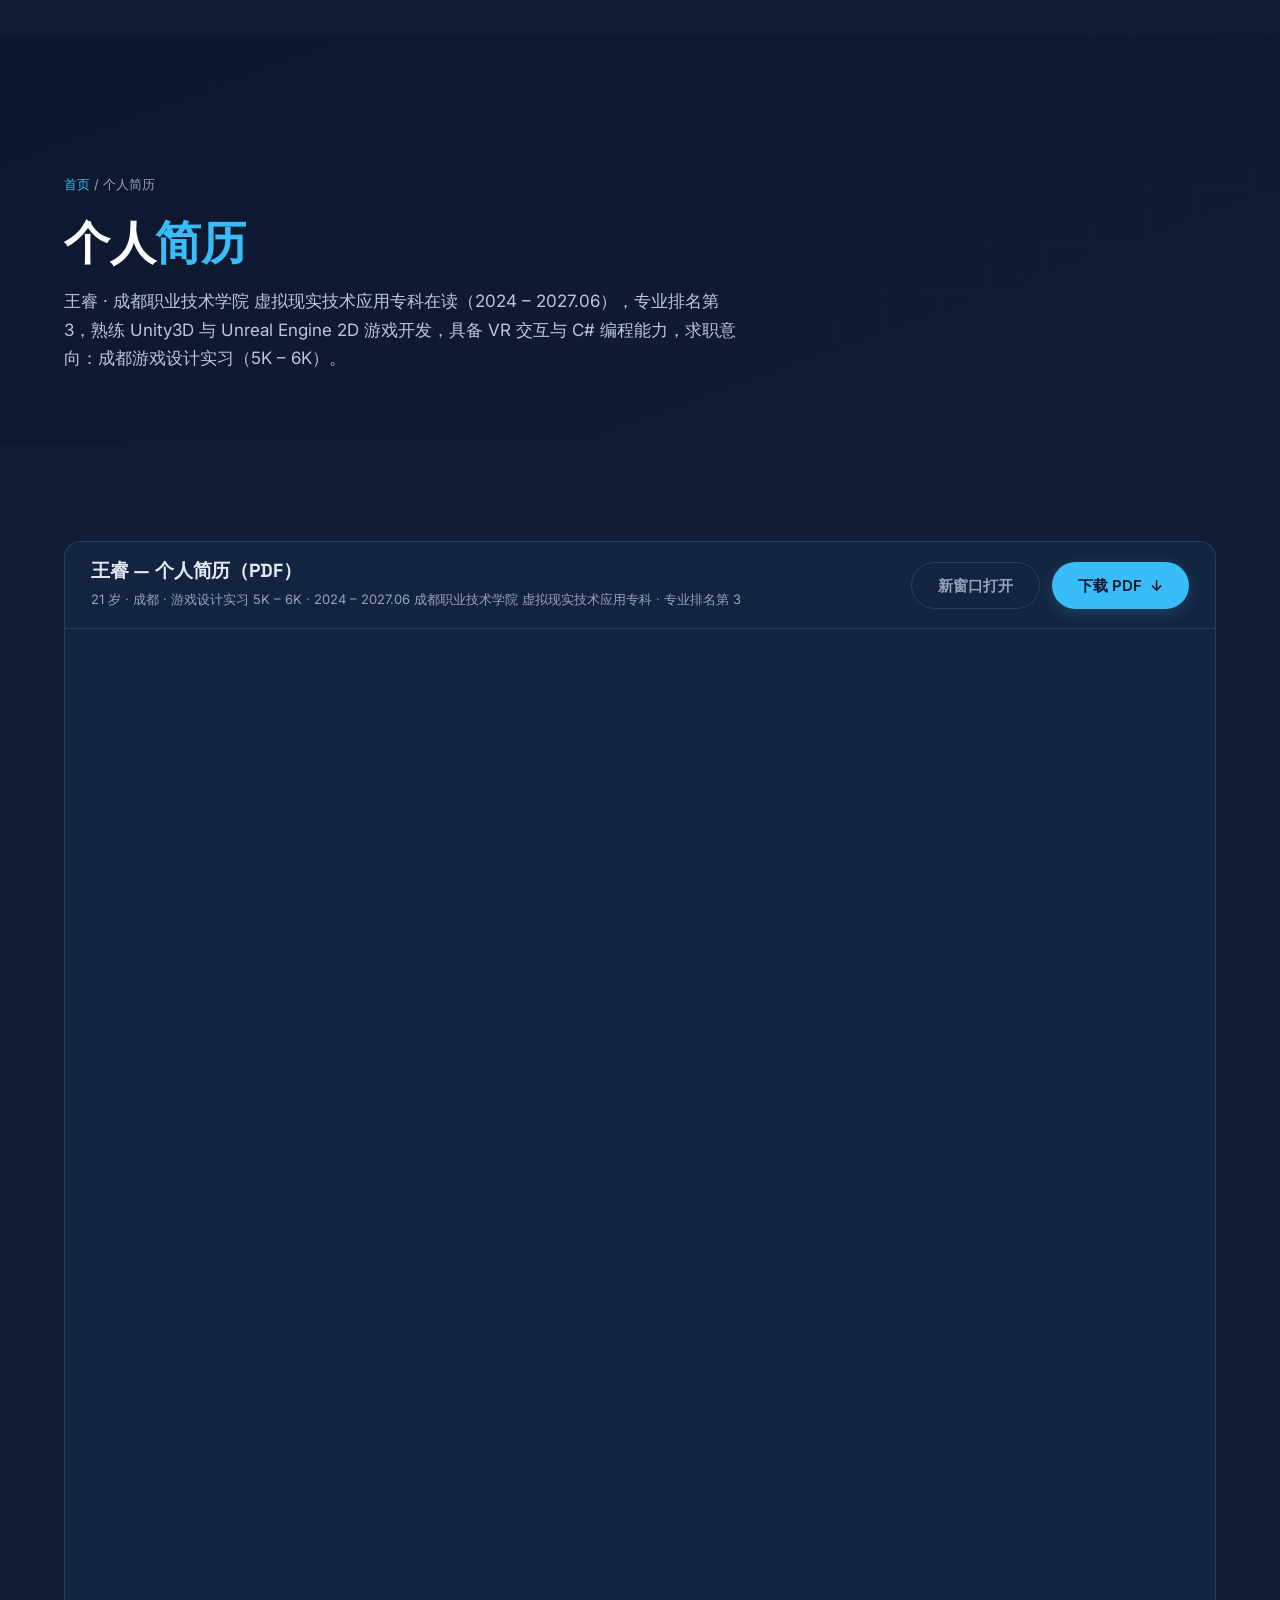
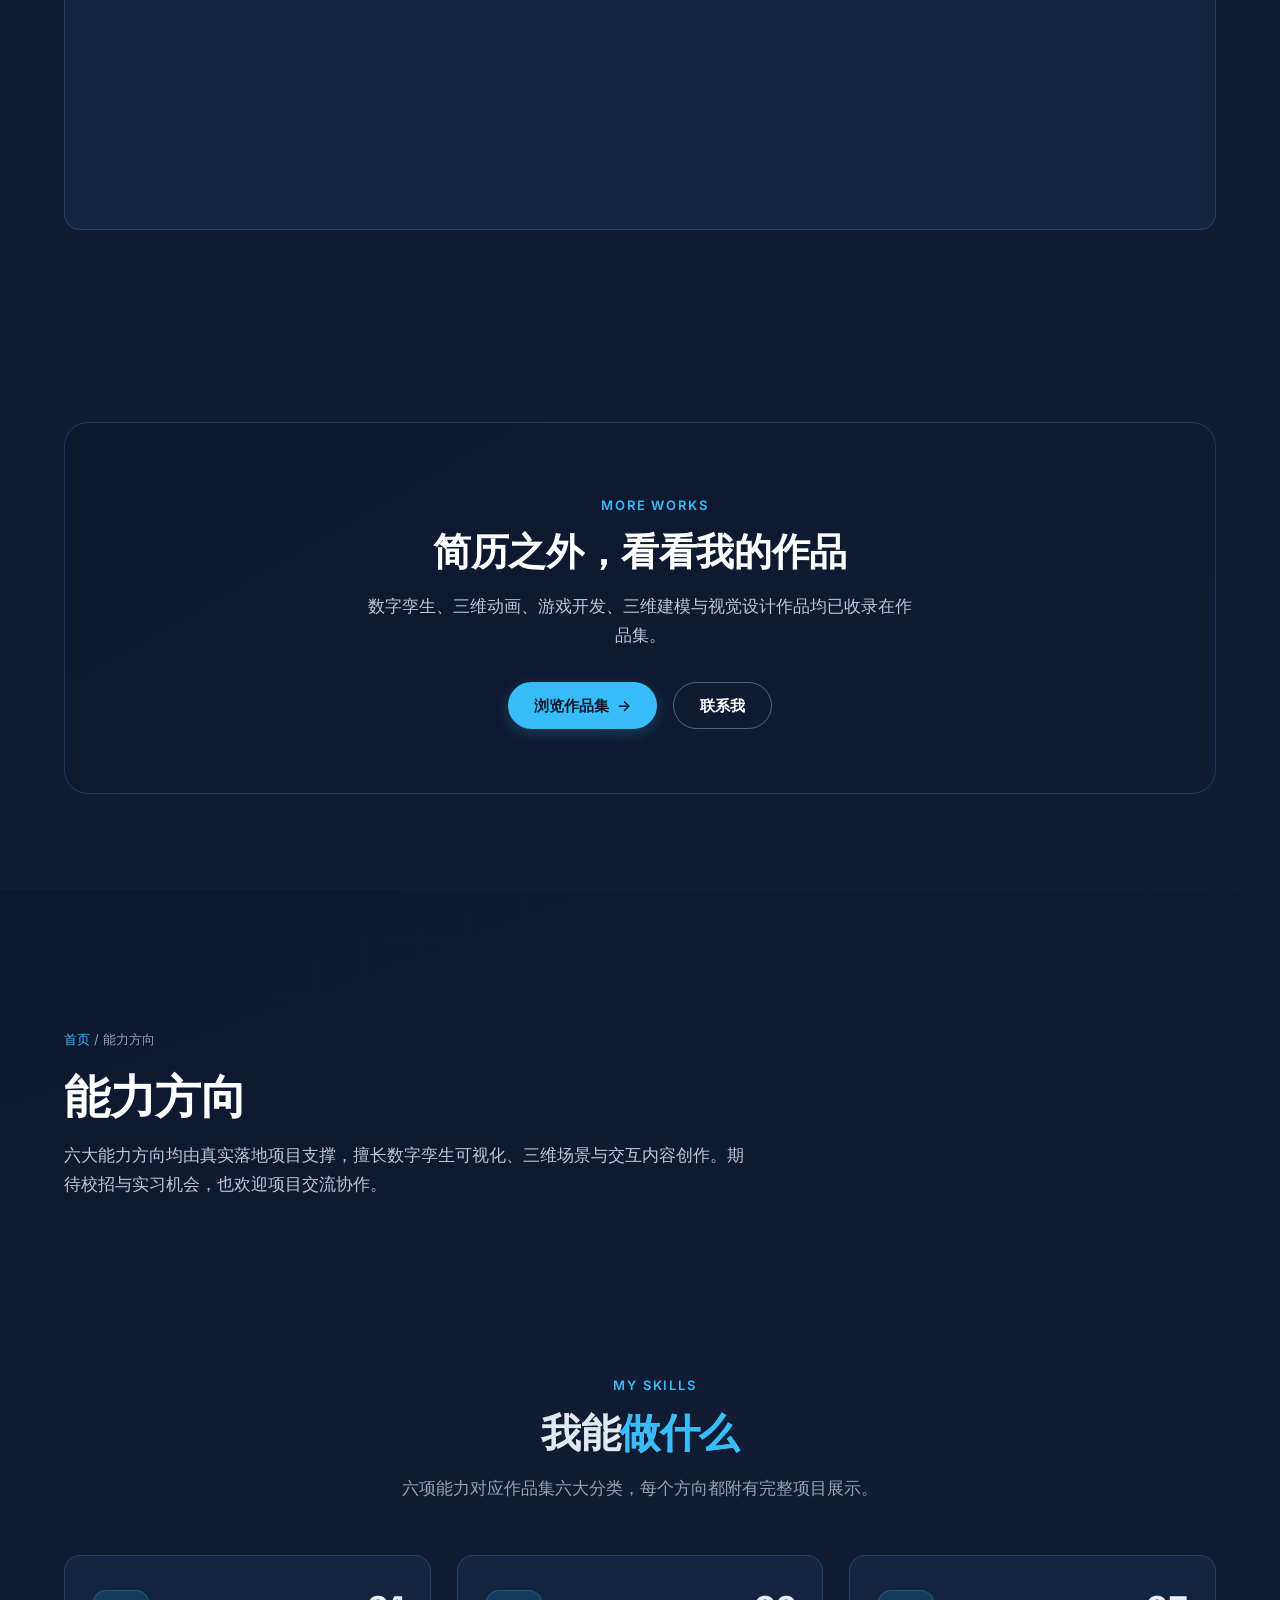
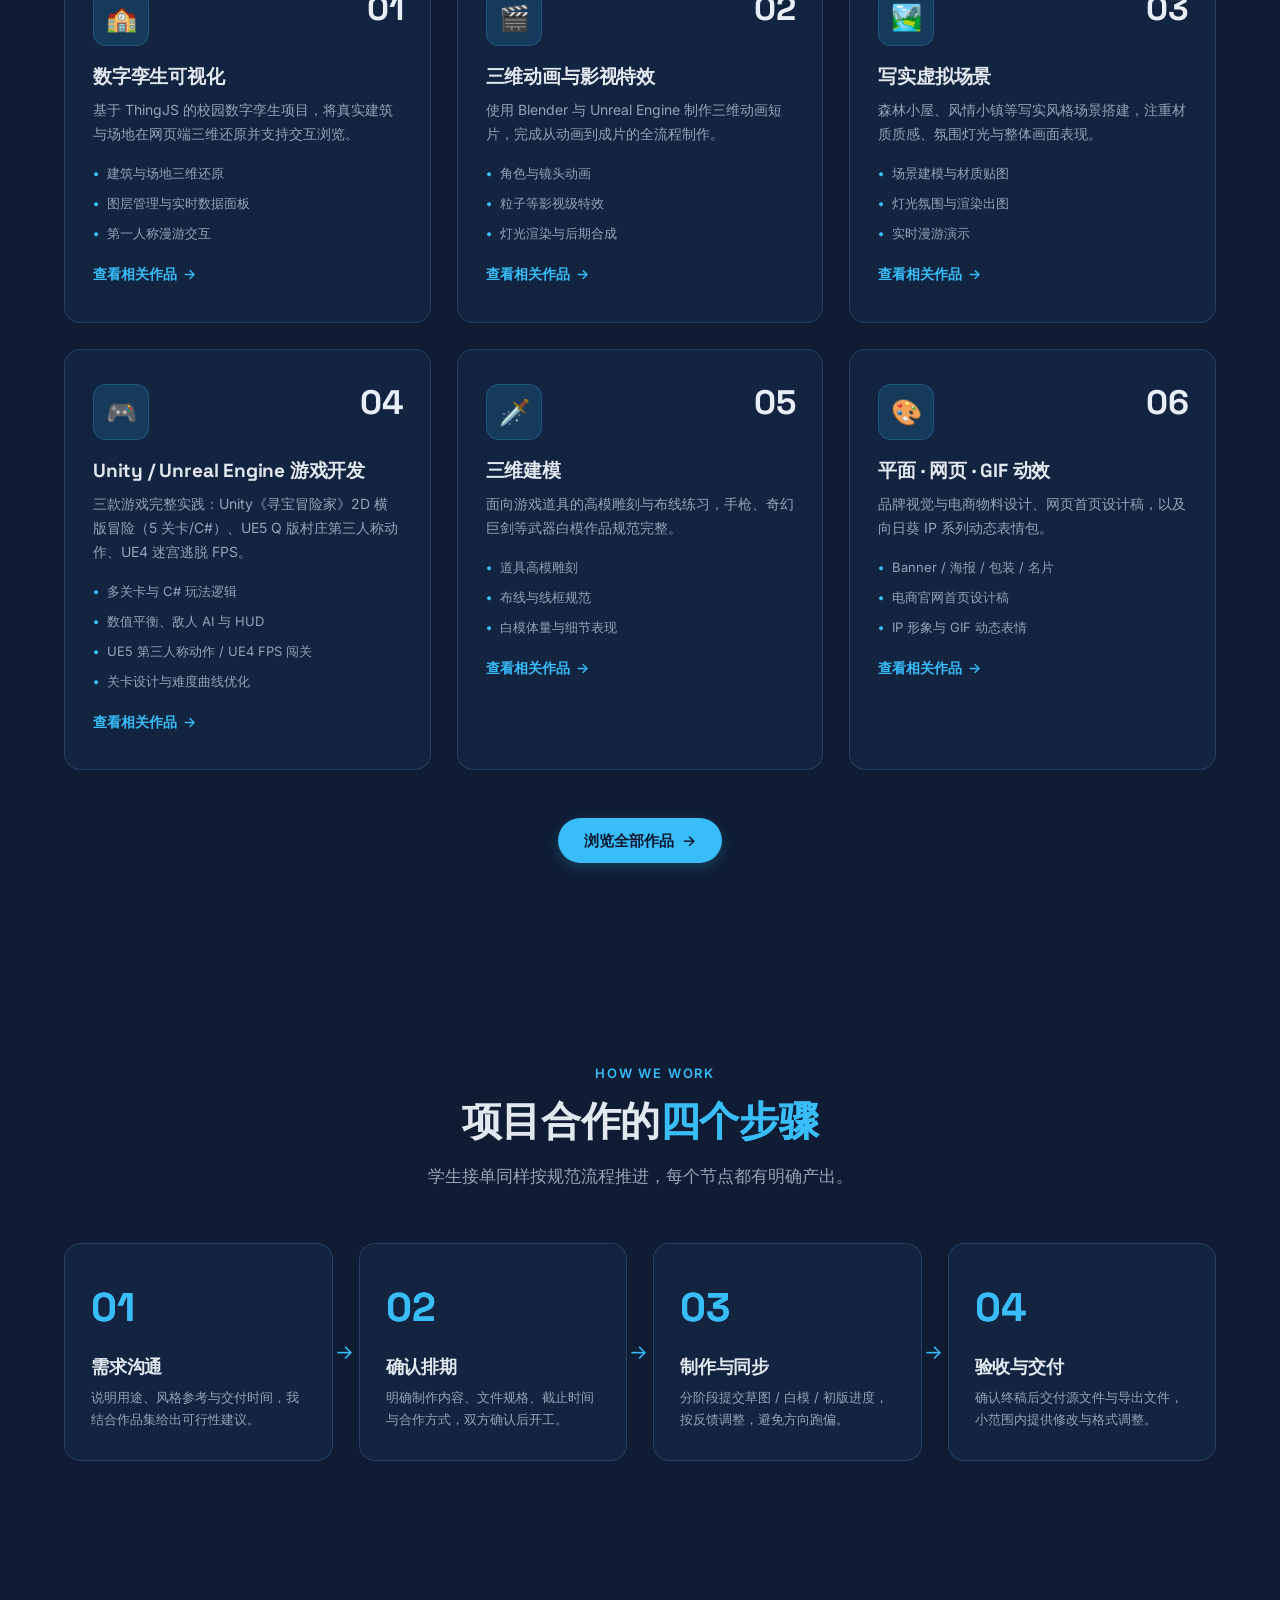
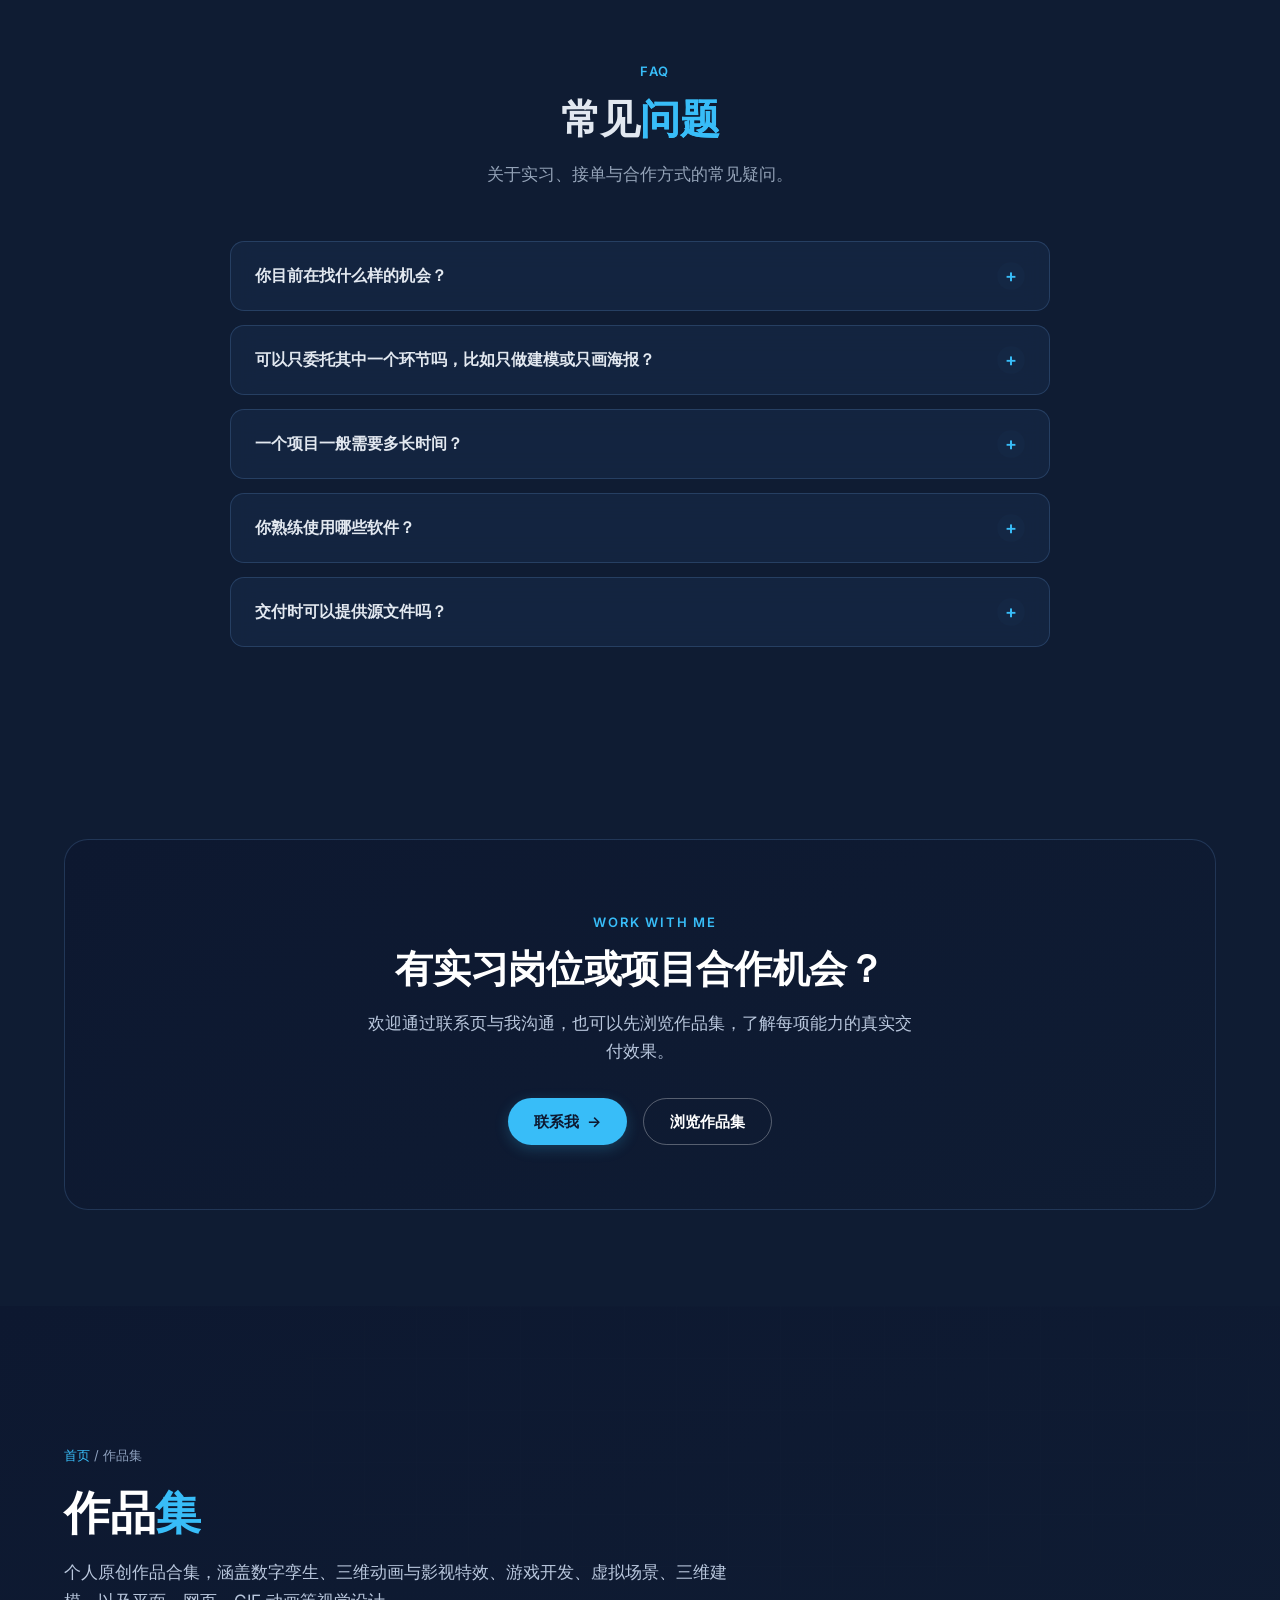
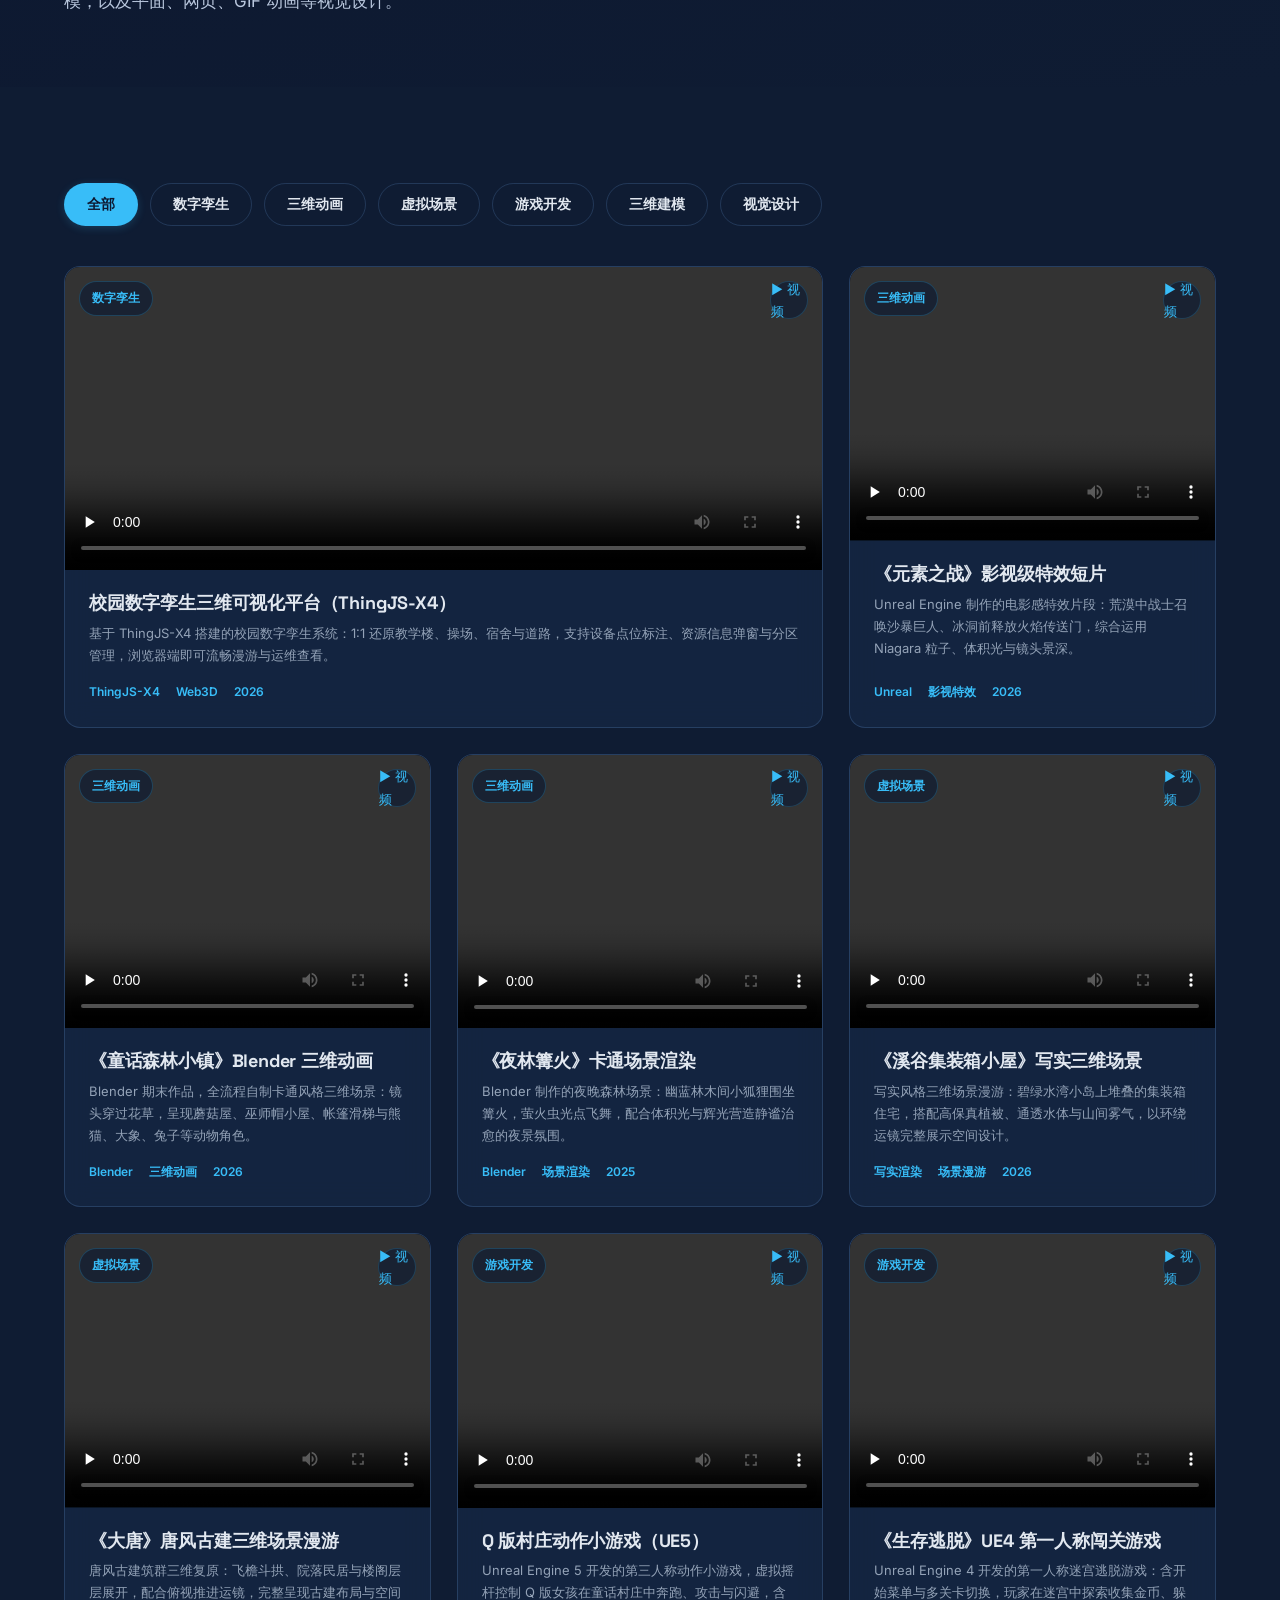
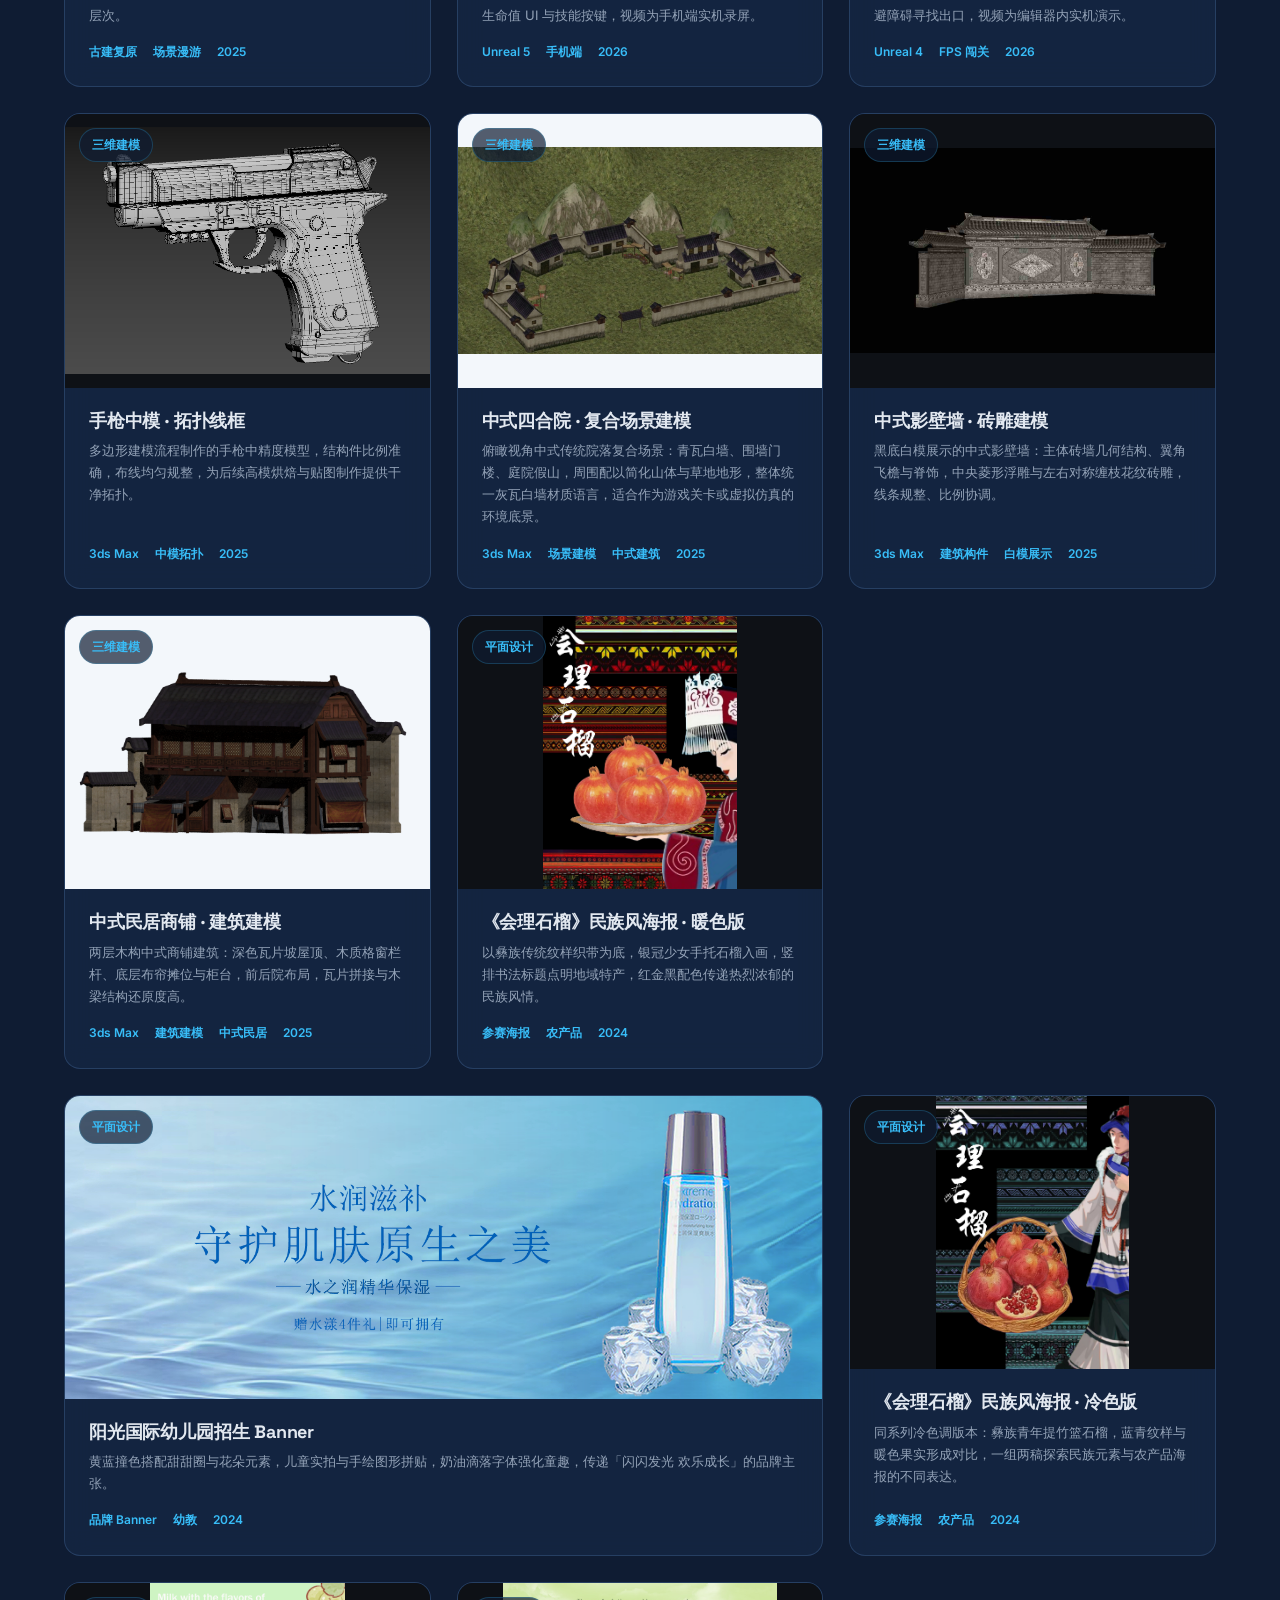
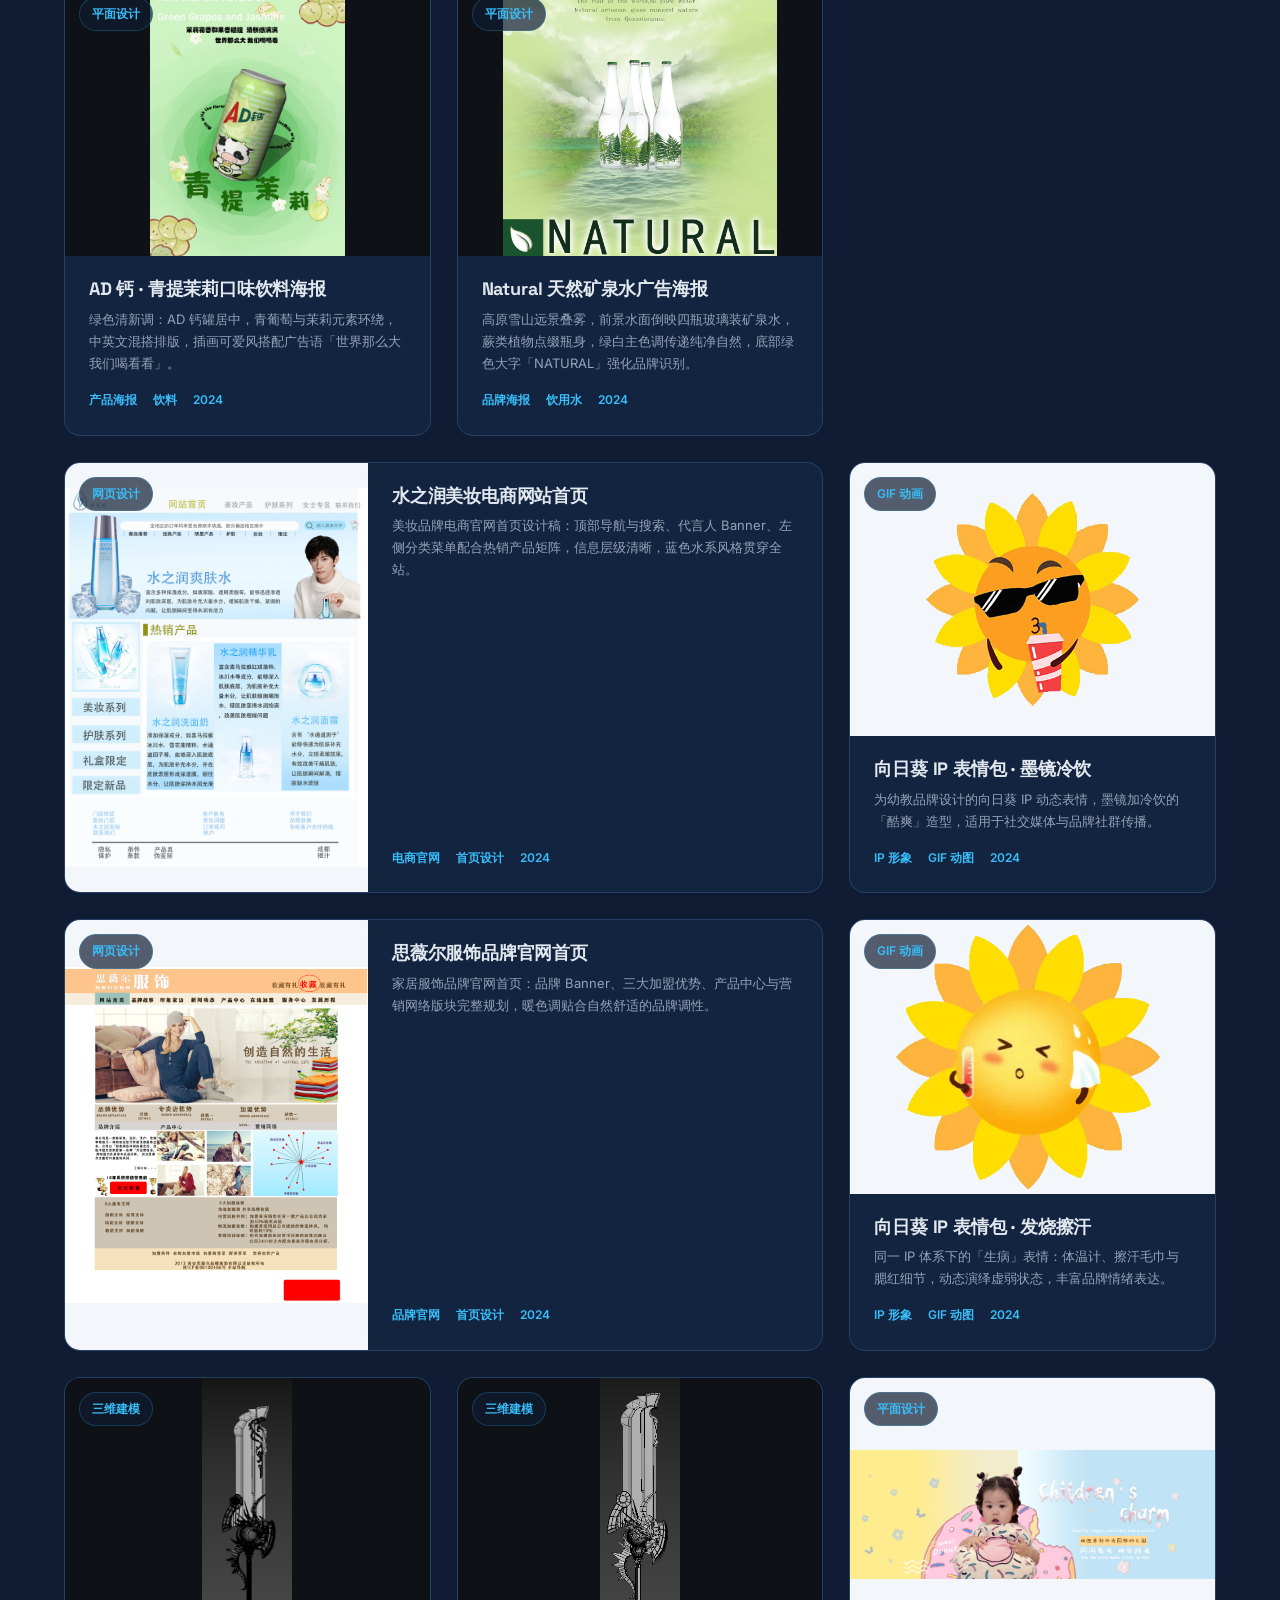
==== commit e4906e3b: "Refactor CSS variables and styles in index.html Updated CSS variables and styles for improved design" ====
--- a/index.html
+++ b/index.html
@@ -25,27 +25,32 @@
   </script>
   <style>
 :root {
-  --ink: #0b1220;
-  --ink-2: #101c36;
-  --ink-3: #16233f;
-  --cyan: #22d3ee;
+  --bg-deep: #0f1c33;
+  --bg-card: rgba(25, 45, 75, 0.55);
+  --bg-card-solid: #162b4d;
+  --line-soft: rgba(120, 180, 255, 0.18);
+  --accent: #38bdf8;
+  --text: #e2e8f0;
+  --muted: #94a3b8;
+  --white: #ffffff;
+  --ink: #e2e8f0;
+  --ink-2: #e2e8f0;
+  --ink-3: #94a3b8;
+  --cyan: #38bdf8;
   --sky: #38bdf8;
   --blue: #3b82f6;
-  --grad: linear-gradient(120deg, #22d3ee 0%, #38bdf8 45%, #3b82f6 100%);
-  --light: #f6f9fc;
-  --white: #ffffff;
-  --text: #0f172a;
-  --muted: #5b6b83;
-  --line: #e4ecf4;
+  --grad: #38bdf8;
+  --light: rgba(25, 45, 75, 0.35);
+  --line: rgba(120, 180, 255, 0.18);
   --amber: #f59e0b;
   --font-d: 'Space Grotesk', 'Inter', 'PingFang SC', 'Microsoft YaHei', sans-serif;
   --font-b: 'Inter', 'PingFang SC', 'Microsoft YaHei', system-ui, sans-serif;
   --maxw: 1200px;
   --radius: 16px;
   --radius-sm: 10px;
-  --shadow-sm: 0 2px 10px rgba(11, 18, 32, .06);
-  --shadow-md: 0 12px 30px rgba(11, 18, 32, .10);
-  --shadow-lg: 0 24px 60px rgba(11, 18, 32, .16);
+  --shadow-sm: 0 2px 8px rgba(0, 0, 0, .18);
+  --shadow-md: 0 8px 24px rgba(0, 0, 0, .22);
+  --shadow-lg: 0 16px 40px rgba(0, 0, 0, .28);
   --header-h: 74px;
 }
 * { margin: 0; padding: 0; box-sizing: border-box; }
@@ -382,7 +387,127 @@
   .work-card--horizontal { grid-template-columns: 1fr; }
   .work-card--horizontal .work-media { min-height: 280px; }
 }
-  .resume-frame-wrap iframe { display:block; width:100%; border:none; border-radius:0 0 var(--radius) var(--radius); }.srv-card .s-media video { width:100%; height:100%; object-fit:cover; display:block; }</style>
+  .resume-frame-wrap iframe { display:block; width:100%; border:none; border-radius:0 0 var(--radius) var(--radius); }.srv-card .s-media video { width:100%; height:100%; object-fit:cover; display:block; }
+
+/* ===== 蓝色简约风覆盖层 ===== */
+body { background: var(--bg-deep); color: var(--text); }
+
+/* 所有白底卡片 → 毛玻璃半透 */
+.advantage, .srv-card, .testi, .svc-item, .step, .faq-item, .work-card, .form-card,
+.resume-head, .resume-frame-wrap, .resume-pages {
+  background: var(--bg-card) !important;
+  border-color: var(--line-soft) !important;
+  backdrop-filter: blur(12px);
+  -webkit-backdrop-filter: blur(12px);
+}
+.resume-pages { background: transparent; padding: 20px 0; }
+.resume-pages img { box-shadow: 0 8px 24px rgba(0,0,0,.35); }
+
+/* 浅色区块背景 → 统一深蓝 */
+.bg-soft { background: var(--bg-deep) !important; }
+
+/* 非Hero页面hero → 收敛背景 */
+.page-hero { background: linear-gradient(160deg, #0d1830, #0f1c33); }
+.page-hero::before { opacity: .12; }
+
+/* Hero区：收敛径向光辉光 + 减弱扫描线 */
+.hero { background: linear-gradient(160deg, #0d1830 0%, #0f1c33 100%); }
+.hero::before { opacity: .12; }
+
+/* CTA band */
+.cta-band { background: linear-gradient(150deg, #0d1830, #0f1c33); border: 1px solid var(--line-soft); }
+.cta-band::after, .cta-band::before { content: none; }
+
+/* 移除所有渐变高亮，改为柔和浅青蓝 */
+.section-title em, .eyebrow::before, .hero h1 em.hl,
+.hero-stats .stat .num, .ap-badge b, .step::before {
+  background: var(--accent) !important;
+  -webkit-background-clip: text !important;
+  background-clip: text !important;
+  color: transparent !important;
+  -webkit-text-fill-color: var(--accent) !important;
+}
+
+/* 渐变图标容器 → 低饱和纯色 */
+.logo-mark, .adv-icon, .hb-ic, .svc-item .si, .info-item .ii, .ts-ic, .faq-item.open .faq-ic {
+  background: rgba(56,189,248,.15) !important;
+  color: var(--accent) !important;
+  box-shadow: none !important;
+}
+.logo-mark { color: var(--accent) !important; border: 1px solid rgba(56,189,248,.30); }
+.adv-icon, .svc-item .si, .info-item .ii { border: 1px solid rgba(56,189,248,.22); }
+
+/* 按钮 */
+.btn-primary { background: var(--accent) !important; color: #0d1830 !important; box-shadow: 0 4px 14px rgba(56,189,248,.22) !important; }
+.btn-primary:hover { box-shadow: 0 6px 20px rgba(56,189,248,.30) !important; }
+.btn-ghost-dark { color: var(--muted) !important; border-color: var(--line-soft) !important; }
+.btn-ghost-dark:hover { color: var(--accent) !important; border-color: var(--accent) !important; }
+
+/* 筛选按钮 */
+.filter-btn { background: transparent !important; color: var(--text) !important; border-color: var(--line-soft) !important; }
+.filter-btn.active { background: var(--accent) !important; color: #0d1830 !important; border-color: transparent !important; box-shadow: 0 2px 8px rgba(56,189,248,.20) !important; }
+
+/* hover 收敛：只轻微上移 + 边框亮一点，禁止光晕扩散 */
+.advantage:hover, .srv-card:hover, .testi:hover, .svc-item:hover, .step:hover,
+.work-card:hover, .form-card:hover {
+  transform: translateY(-4px) !important;
+  box-shadow: 0 8px 24px rgba(0,0,0,.28) !important;
+  border-color: rgba(120,180,255,.35) !important;
+}
+.testi.featured { transform: none !important; box-shadow: 0 8px 24px rgba(0,0,0,.25) !important; border-color: var(--line-soft) !important; }
+.testi.featured:hover { transform: translateY(-4px) !important; box-shadow: 0 12px 28px rgba(0,0,0,.30) !important; }
+.social-btn:hover { background: rgba(56,189,248,.12) !important; color: var(--accent) !important; border-color: var(--accent) !important; }
+
+/* 顶部色条 → 柔和 */
+.advantage::before, .svc-item::before { background: var(--accent) !important; height: 2px !important; }
+
+/* Header 滚动态 → 半透深蓝 */
+.site-header.scrolled { background: rgba(15,28,51,.88) !important; border-color: var(--line-soft) !important; }
+.site-header.scrolled .logo-text { color: var(--text) !important; }
+.site-header.scrolled .nav a.nav-link { color: var(--muted) !important; }
+.site-header.scrolled .nav a.nav-link:hover, .site-header.scrolled .nav a.nav-link.active { color: var(--accent) !important; }
+
+/* 表单控件 */
+.field input, .field textarea { background: rgba(15,28,51,.60) !important; border-color: var(--line-soft) !important; color: var(--text) !important; }
+.field label { color: var(--text) !important; }
+.field input:focus, .field textarea:focus { background: rgba(15,28,51,.80) !important; border-color: var(--accent) !important; box-shadow: 0 0 0 2px rgba(56,189,248,.15) !important; }
+
+/* FAQ 展开态 */
+.faq-item.open { border-color: var(--accent) !important; }
+.faq-item.open .faq-ic { background: var(--accent) !important; color: #0d1830 !important; box-shadow: none !important; }
+
+/* Hero 卡片、气泡收敛 */
+.hero-card { background: rgba(25,45,75,.60) !important; border-color: var(--line-soft) !important; box-shadow: 0 12px 36px rgba(0,0,0,.32) !important; }
+.vc-foot--dark, .hero-bubble { background: rgba(15,28,51,.85) !important; border-color: rgba(56,189,248,.20) !important; box-shadow: 0 8px 24px rgba(0,0,0,.35) !important; }
+
+/* Footer 统一 */
+.site-footer { background: #0a1426 !important; }
+
+/* 列表项文字颜色修正 */
+.ap-list li { color: var(--text) !important; }
+.ap-list li .ck { color: var(--accent) !important; }
+.testi blockquote { color: var(--text) !important; }
+.svc-item ul li { color: var(--muted) !important; }
+.info-item b { color: var(--text) !important; }
+.form-card h3 { color: var(--text) !important; }
+.resume-head h2 { color: var(--text) !important; }
+.work-body h3, .srv-body h3, .svc-item h3, .step h3, .advantage h3 { color: var(--text) !important; }
+.footer-col h4 { color: var(--text) !important; }
+.eyebrow.on-dark { color: var(--accent) !important; }
+
+/* 订阅筛选栏 */
+.sub-filter-bar { background: rgba(15,28,51,.50) !important; border-color: rgba(120,180,255,.20) !important; border-style: solid !important; }
+.sub-filter-bar .filter-btn { background: rgba(25,45,75,.55) !important; }
+
+/* 作品页标签 */
+.work-cat, .s-badge { background: rgba(15,28,51,.70) !important; border: 1px solid rgba(56,189,248,.22); }
+.work-play { background: rgba(15,28,51,.70) !important; border: 1px solid rgba(56,189,248,.20); }
+
+/* Lightbox 按钮 */
+.lb-close:hover, .lb-prev:hover, .lb-next:hover { background: var(--accent) !important; color: #0d1830 !important; border-color: transparent !important; }
+
+/* CTA band 无渐变装饰 */
+.cta-band .btn-primary { box-shadow: 0 4px 14px rgba(56,189,248,.22) !important; }</style>
 </head>
 <body>
 
@@ -568,7 +693,7 @@
             </article>
             <article class="srv-card">
               <div class="s-media">
-                <img src="983cc083b3182826d92ac9c97749c81.jpg" alt="水之润精华保湿电商Banner" loading="lazy">
+                <img src="ad钙.jpg" alt="水之润精华保湿电商Banner" loading="lazy">
                 <span class="s-badge">视觉设计</span>
               </div>
               <div class="srv-body">
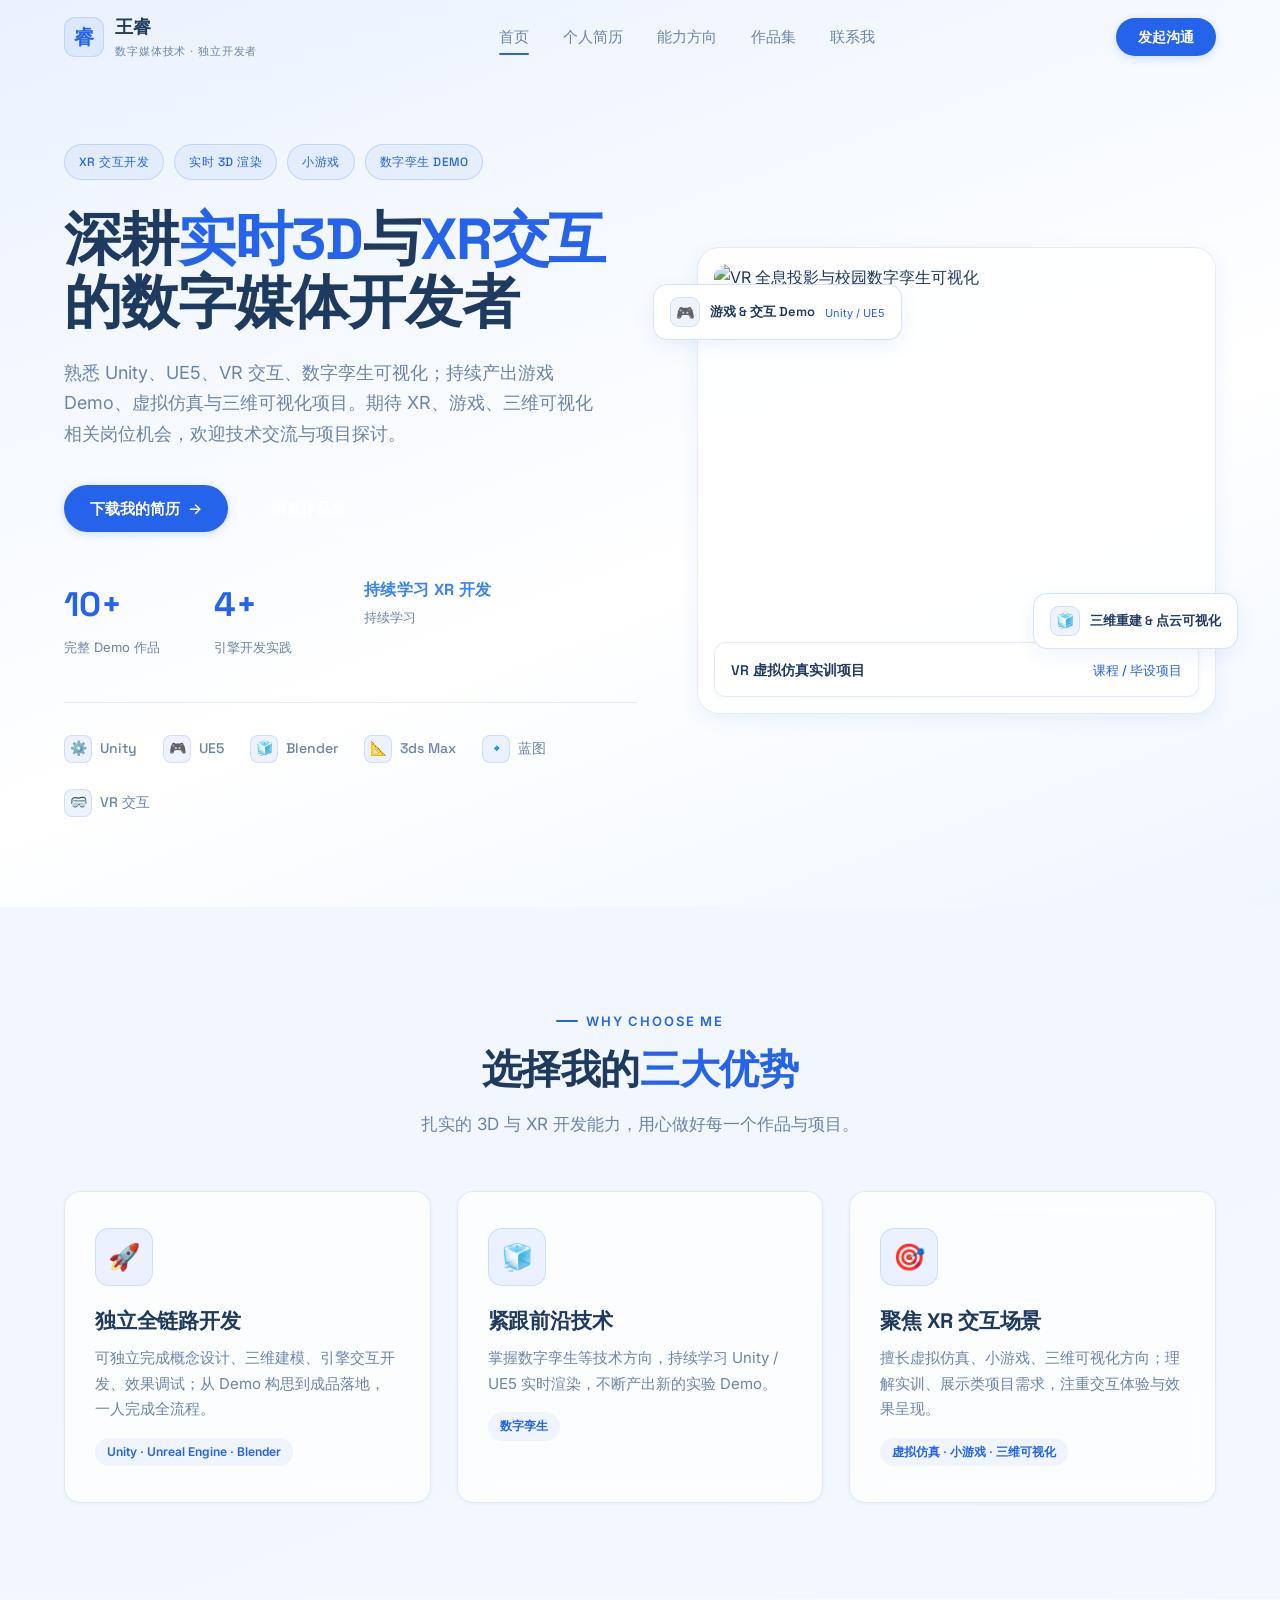
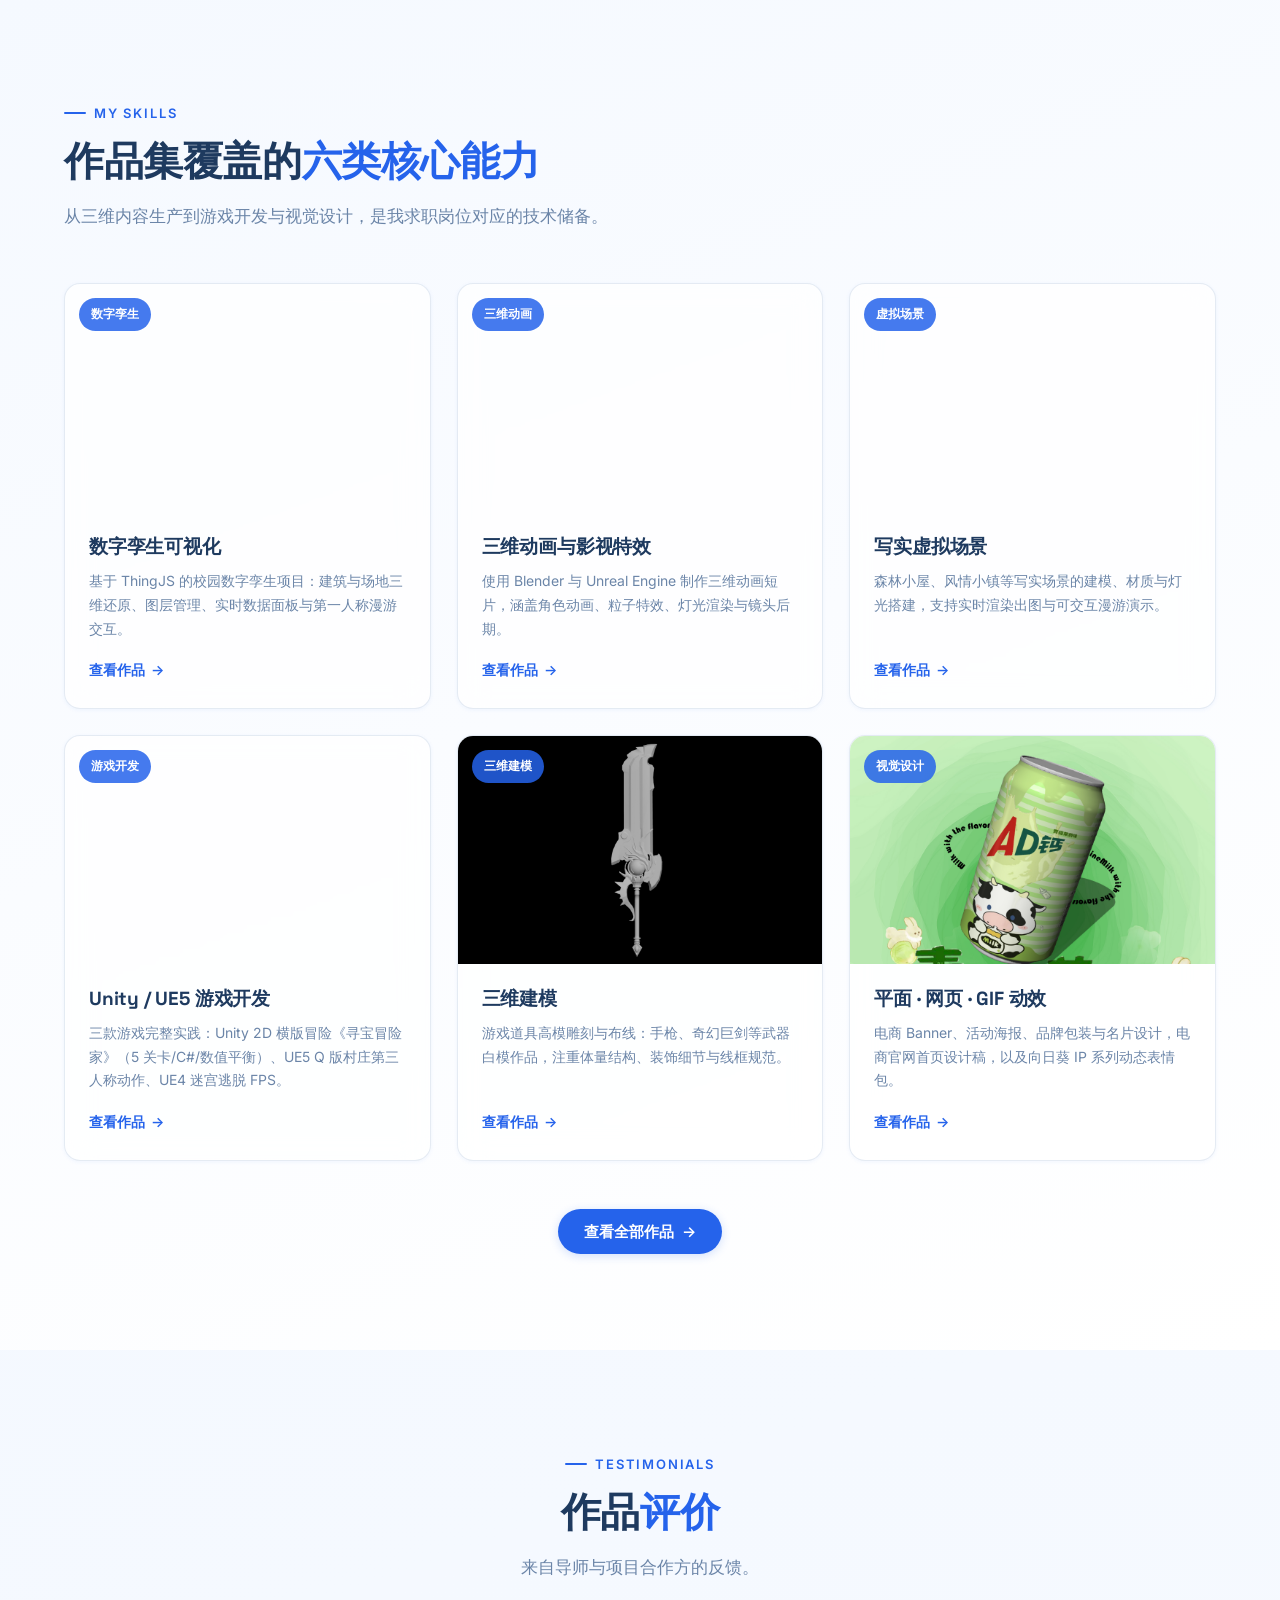
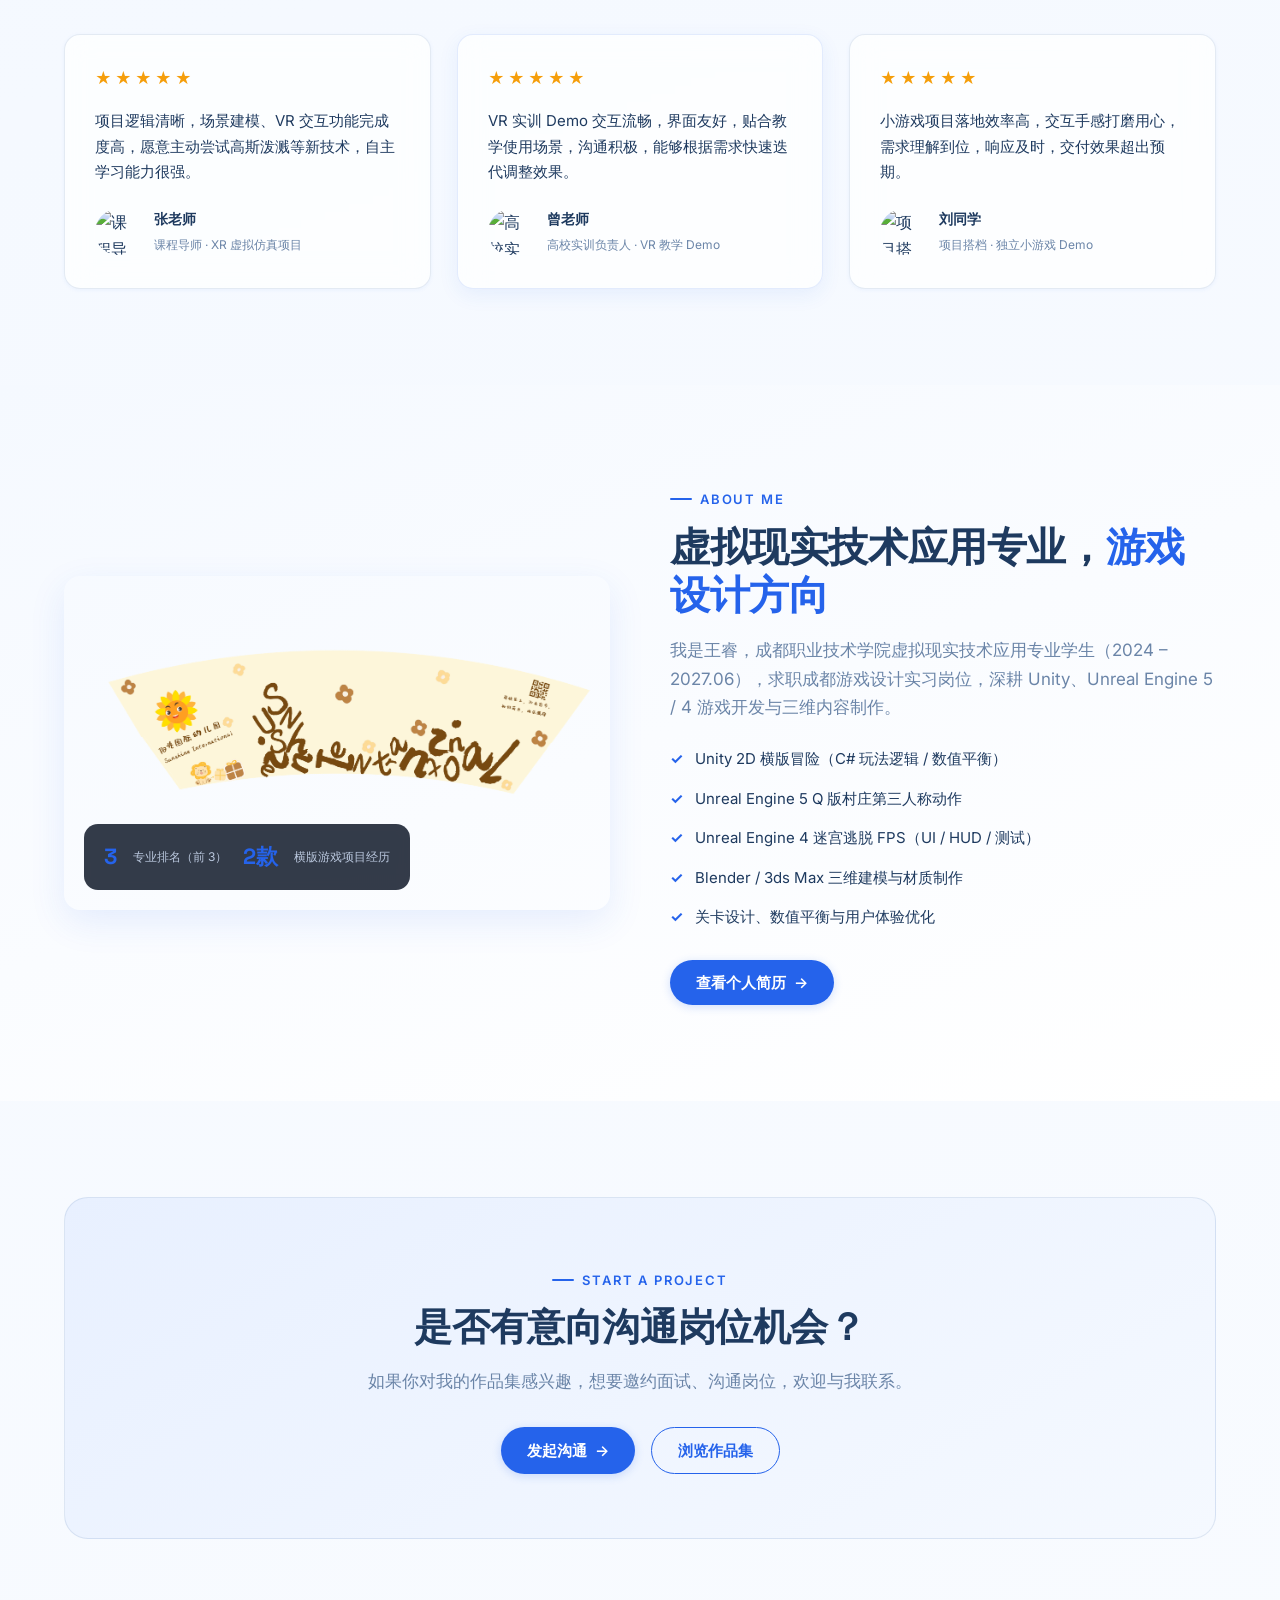
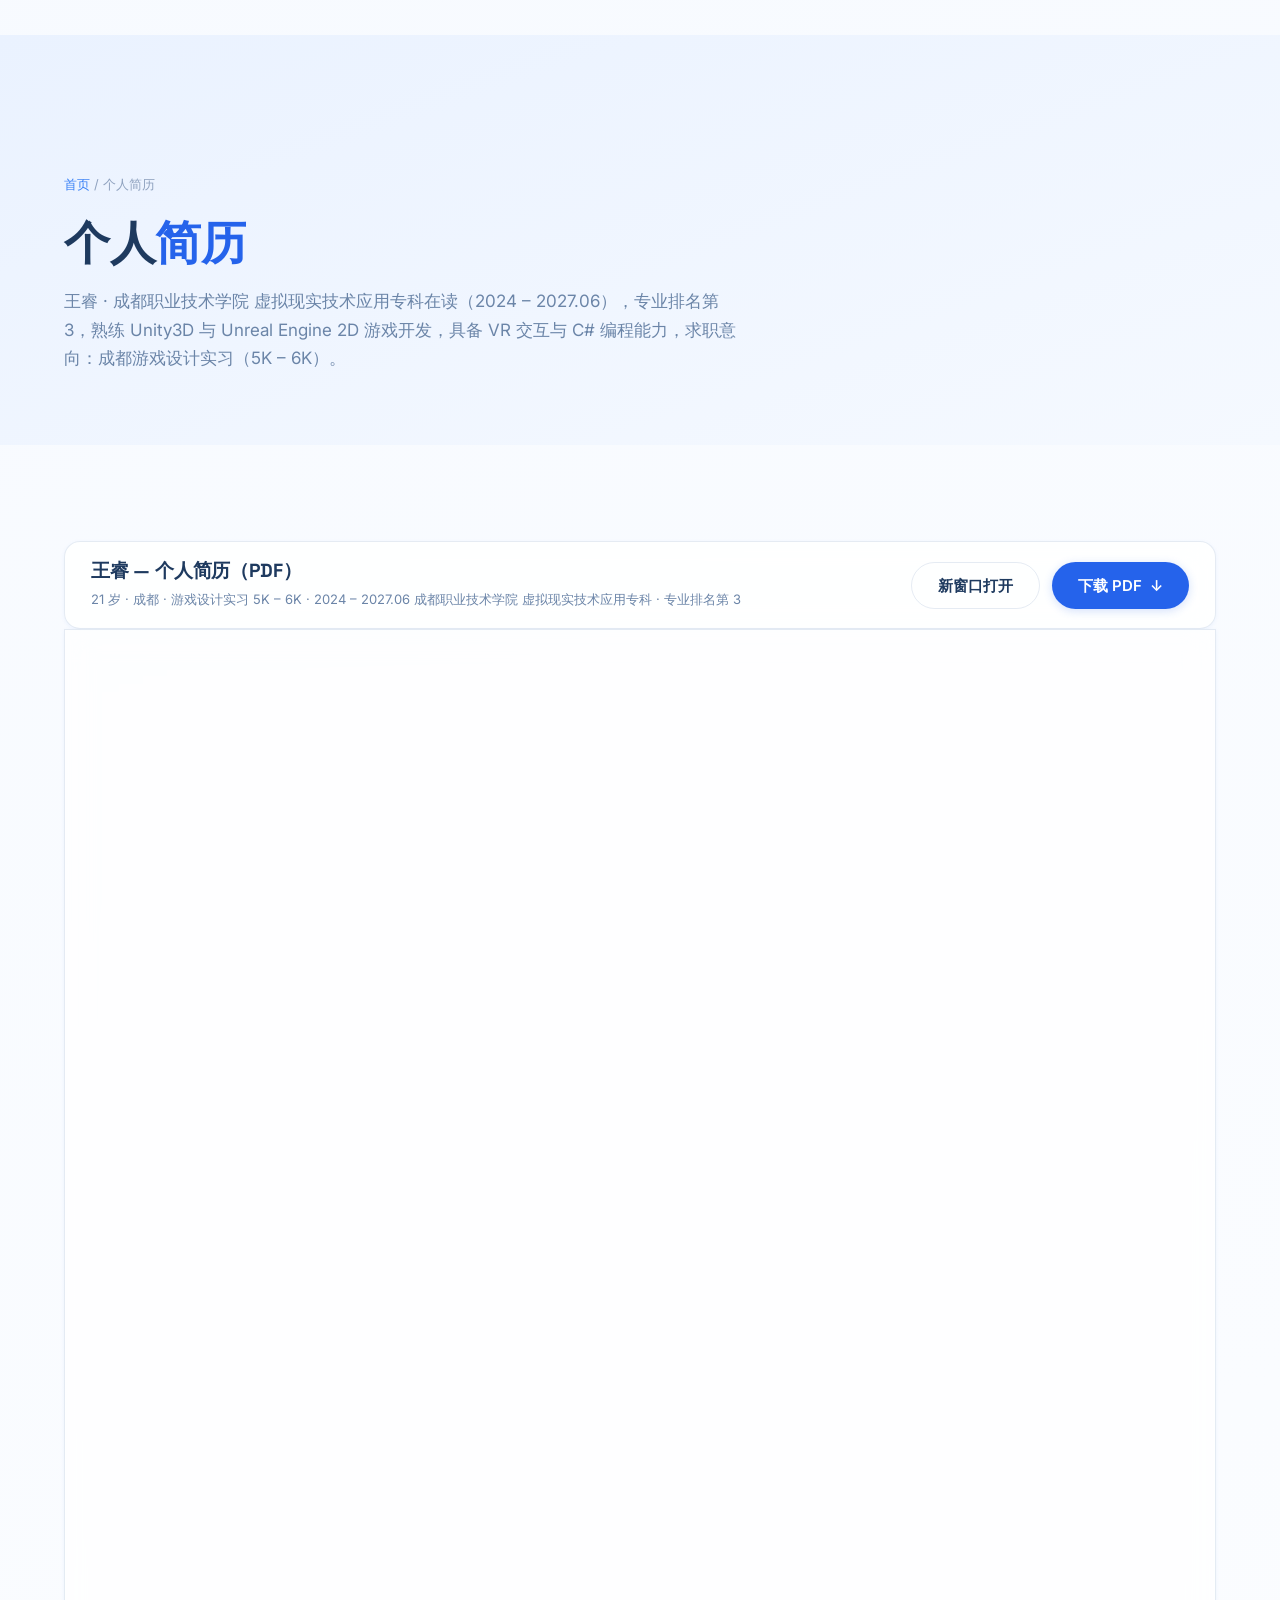
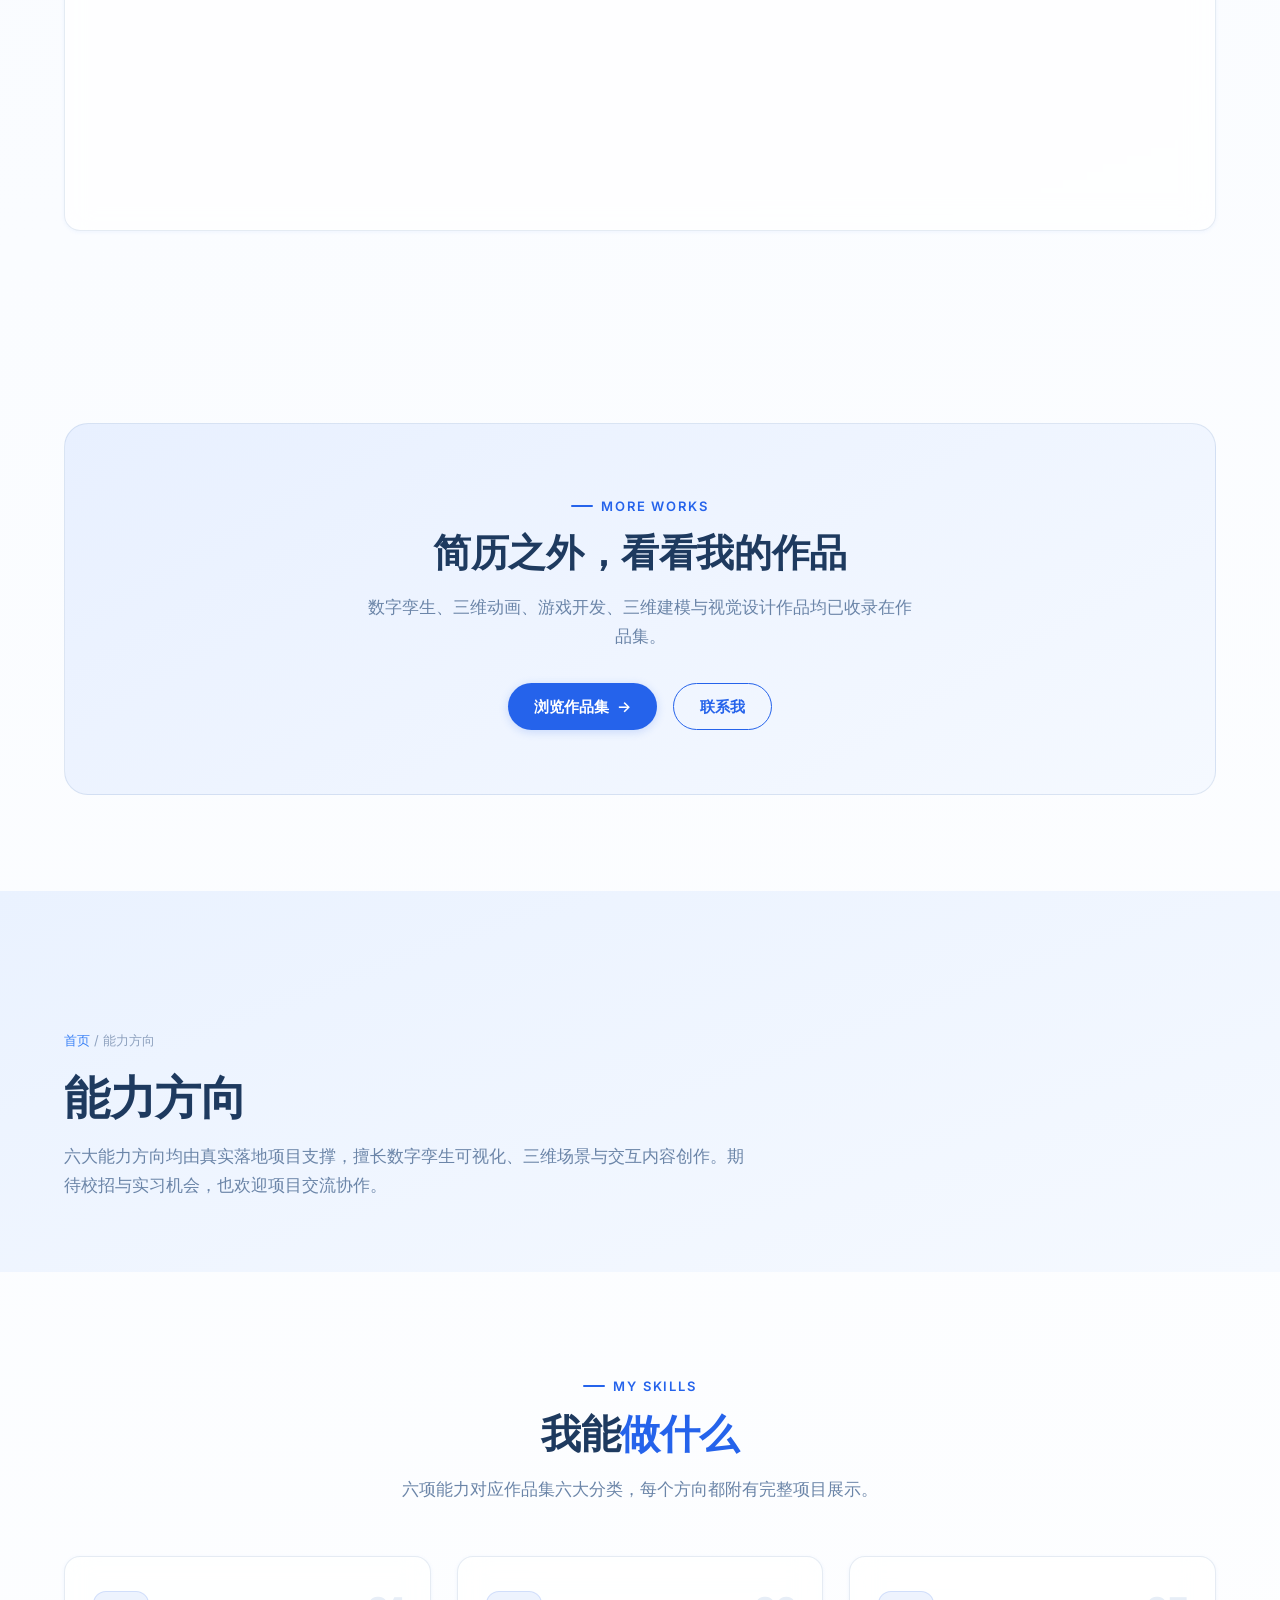
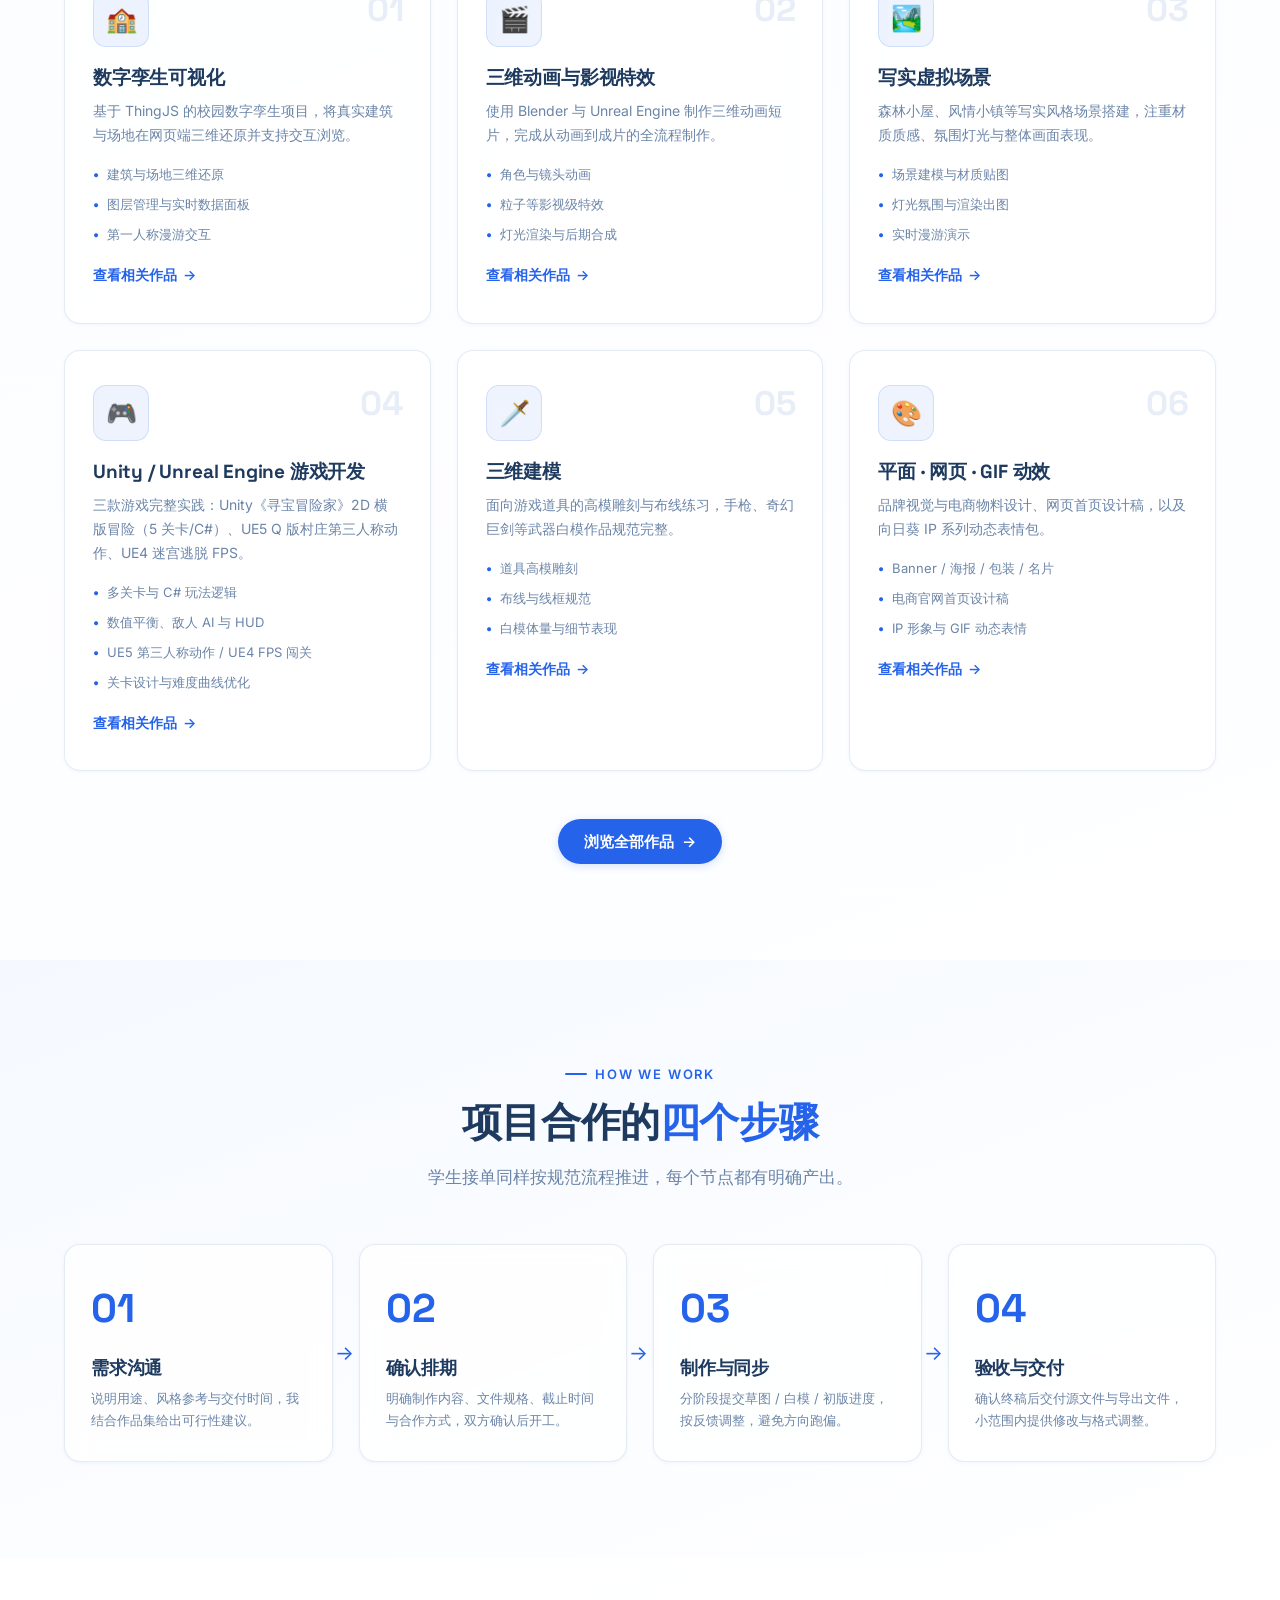
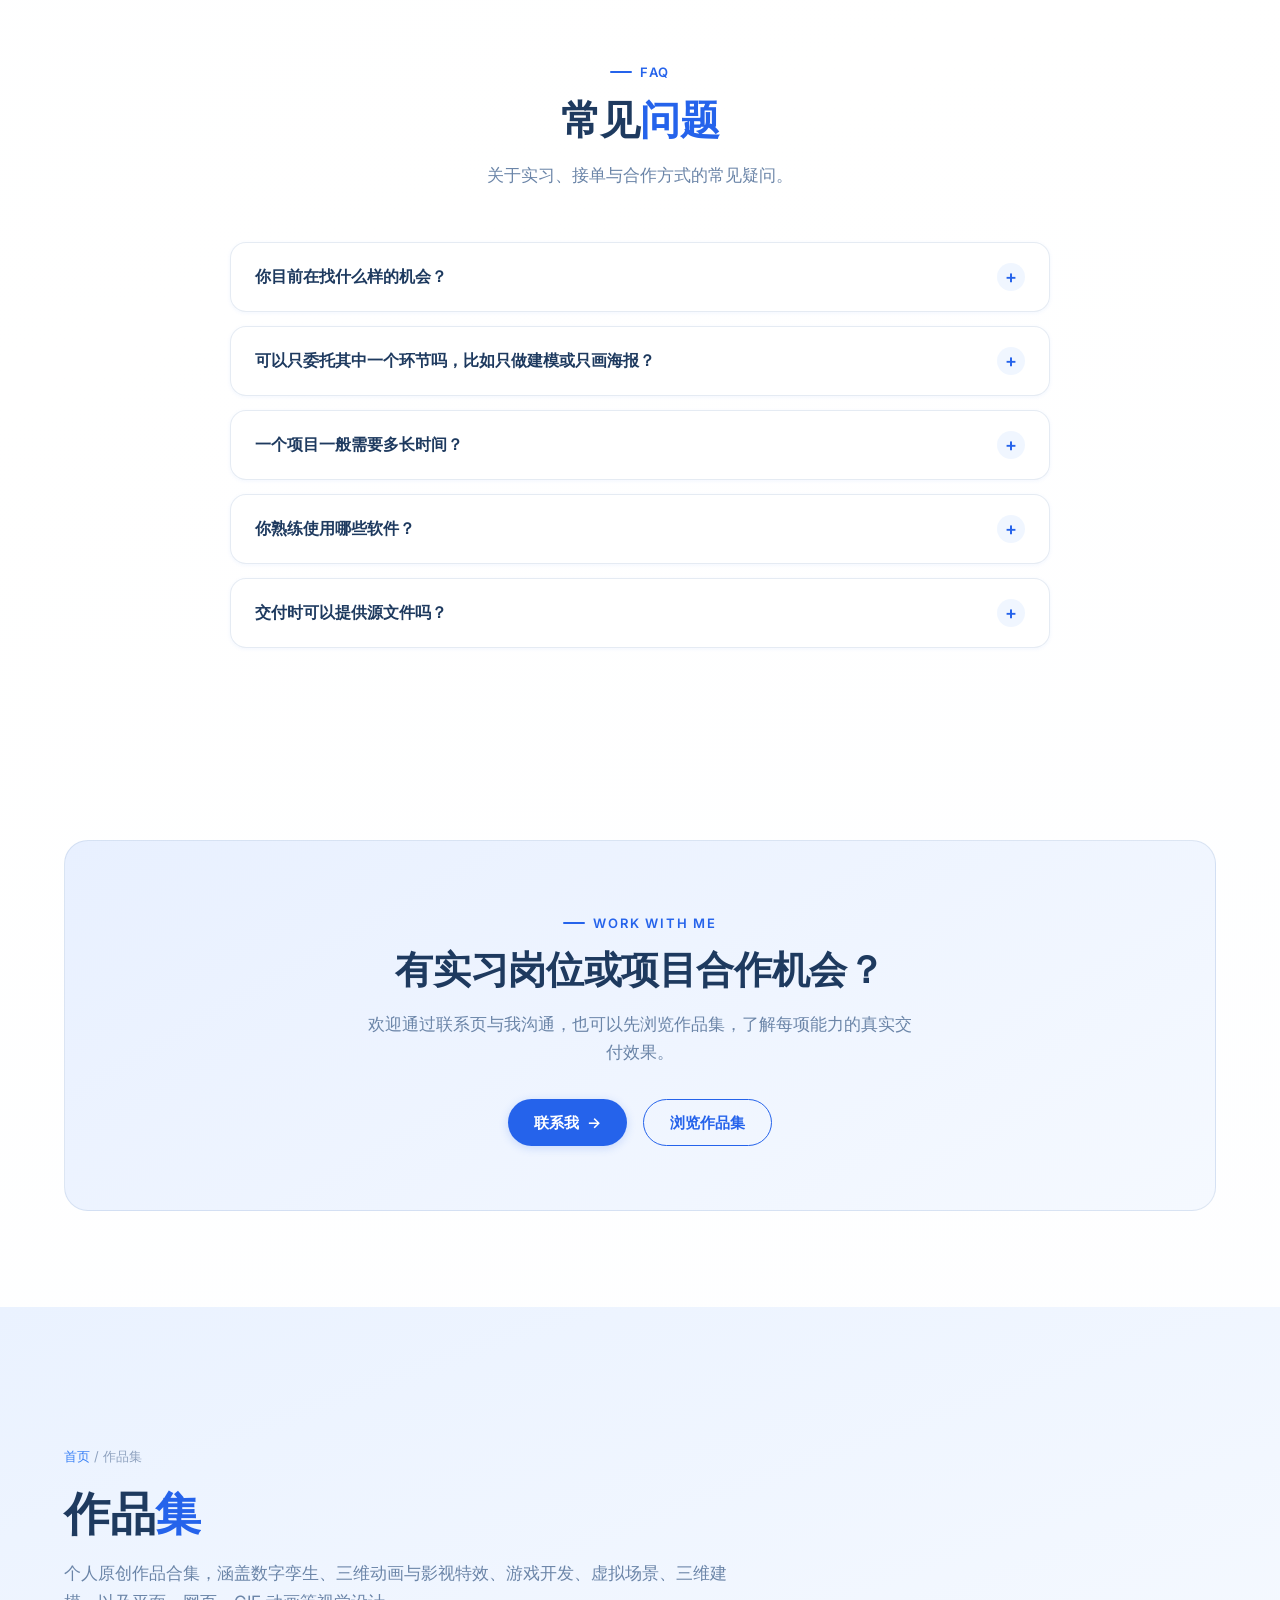
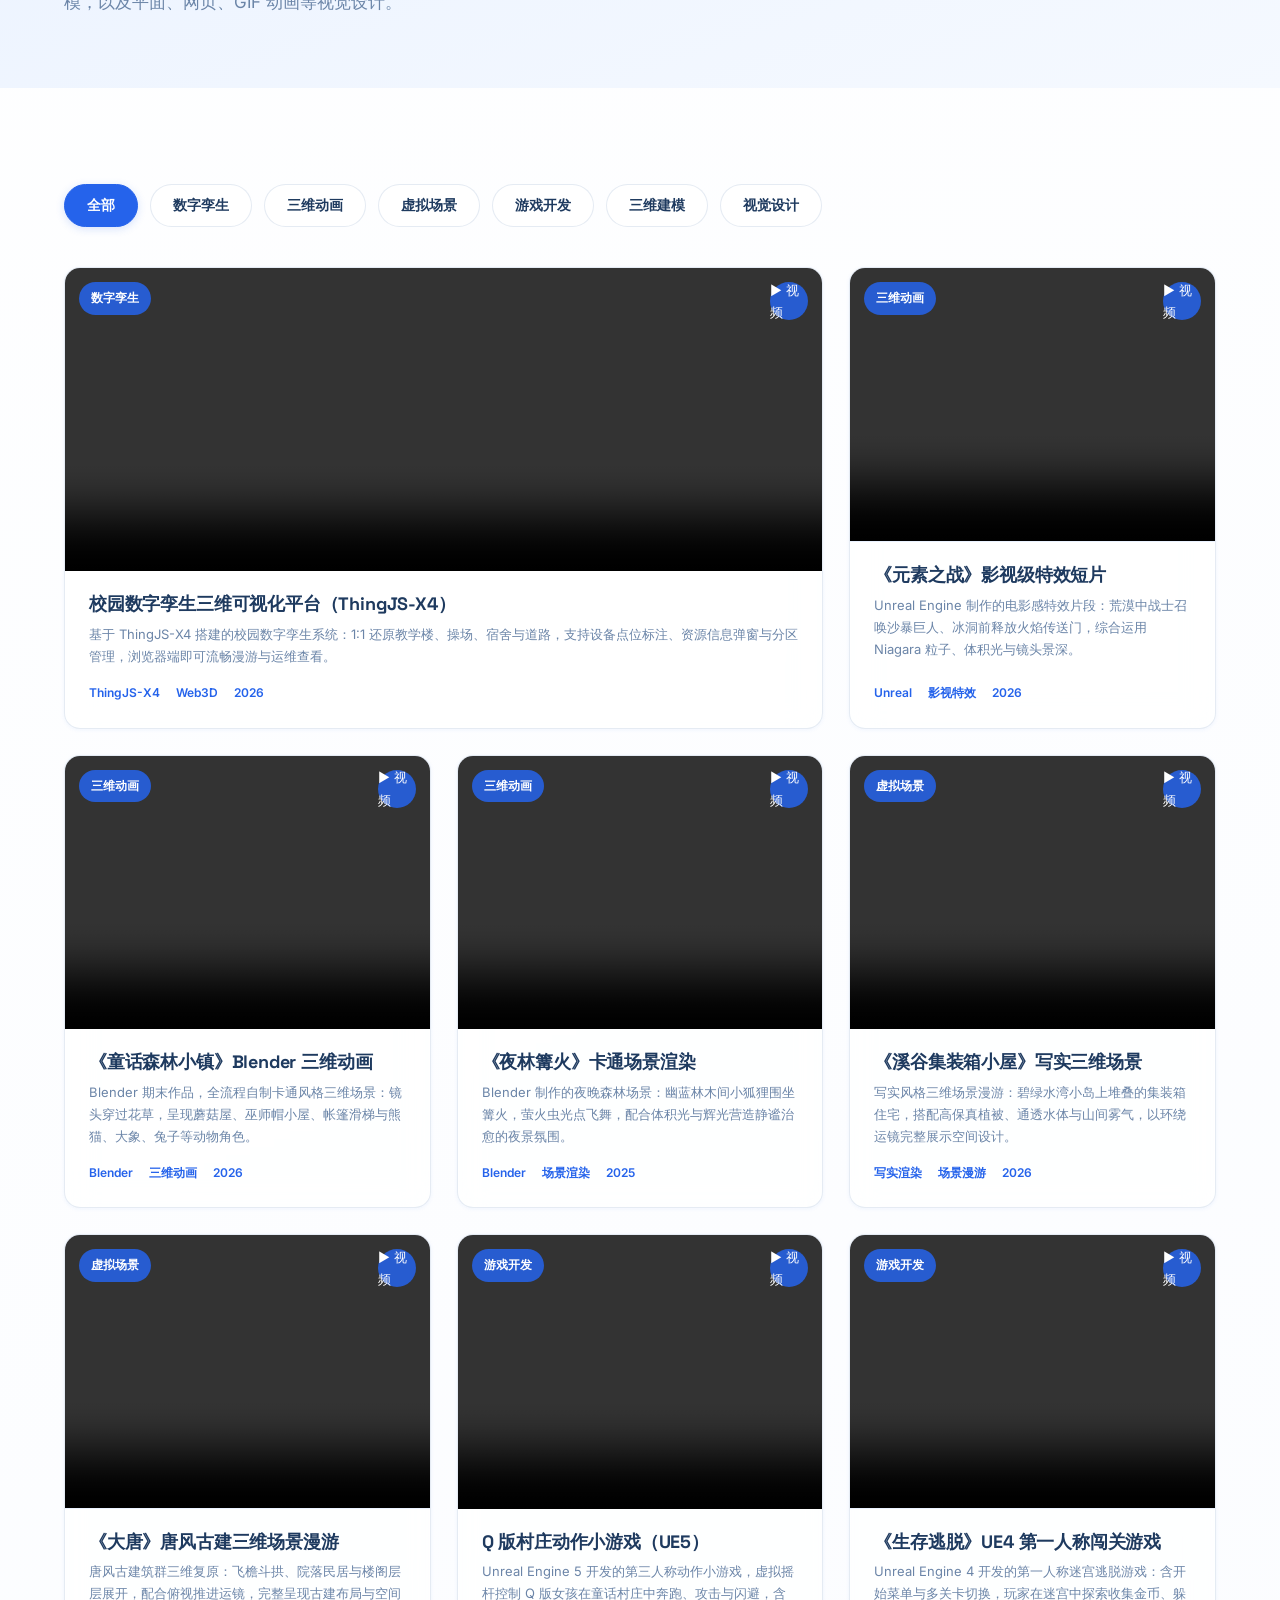
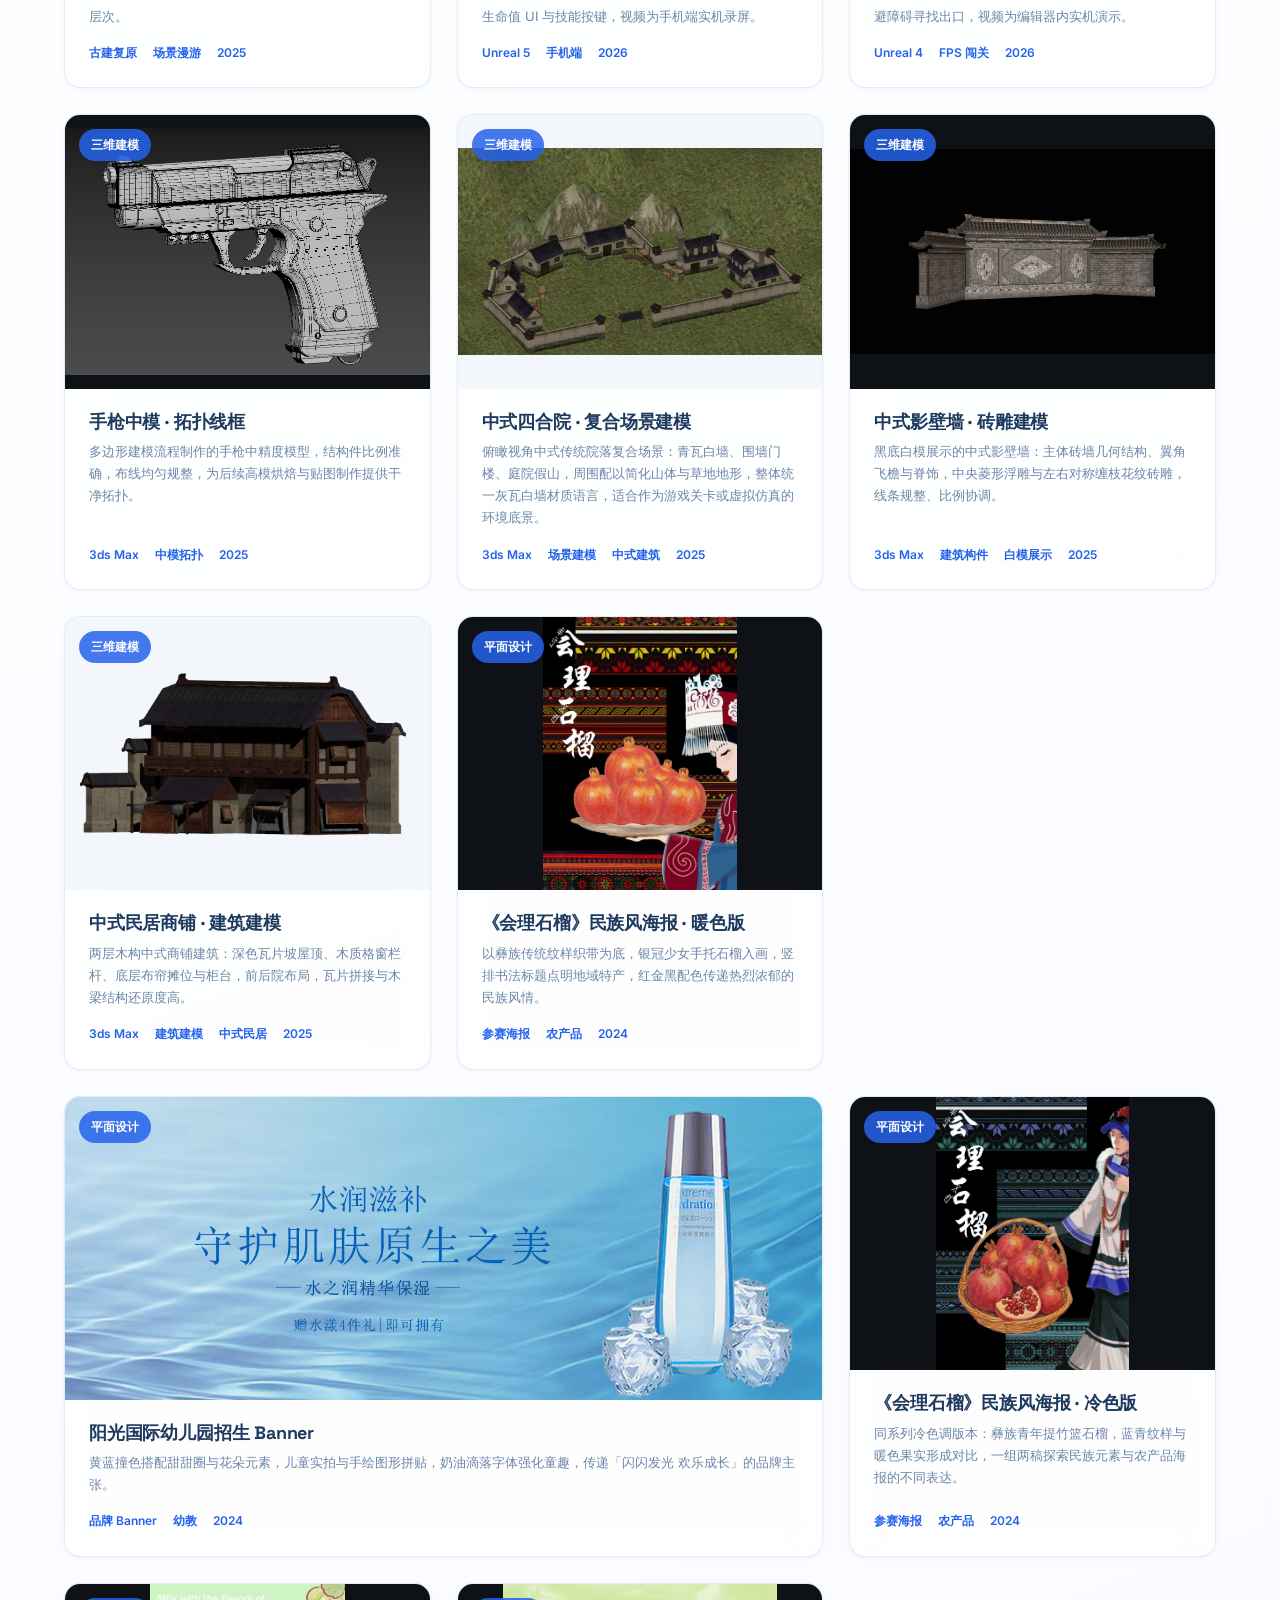
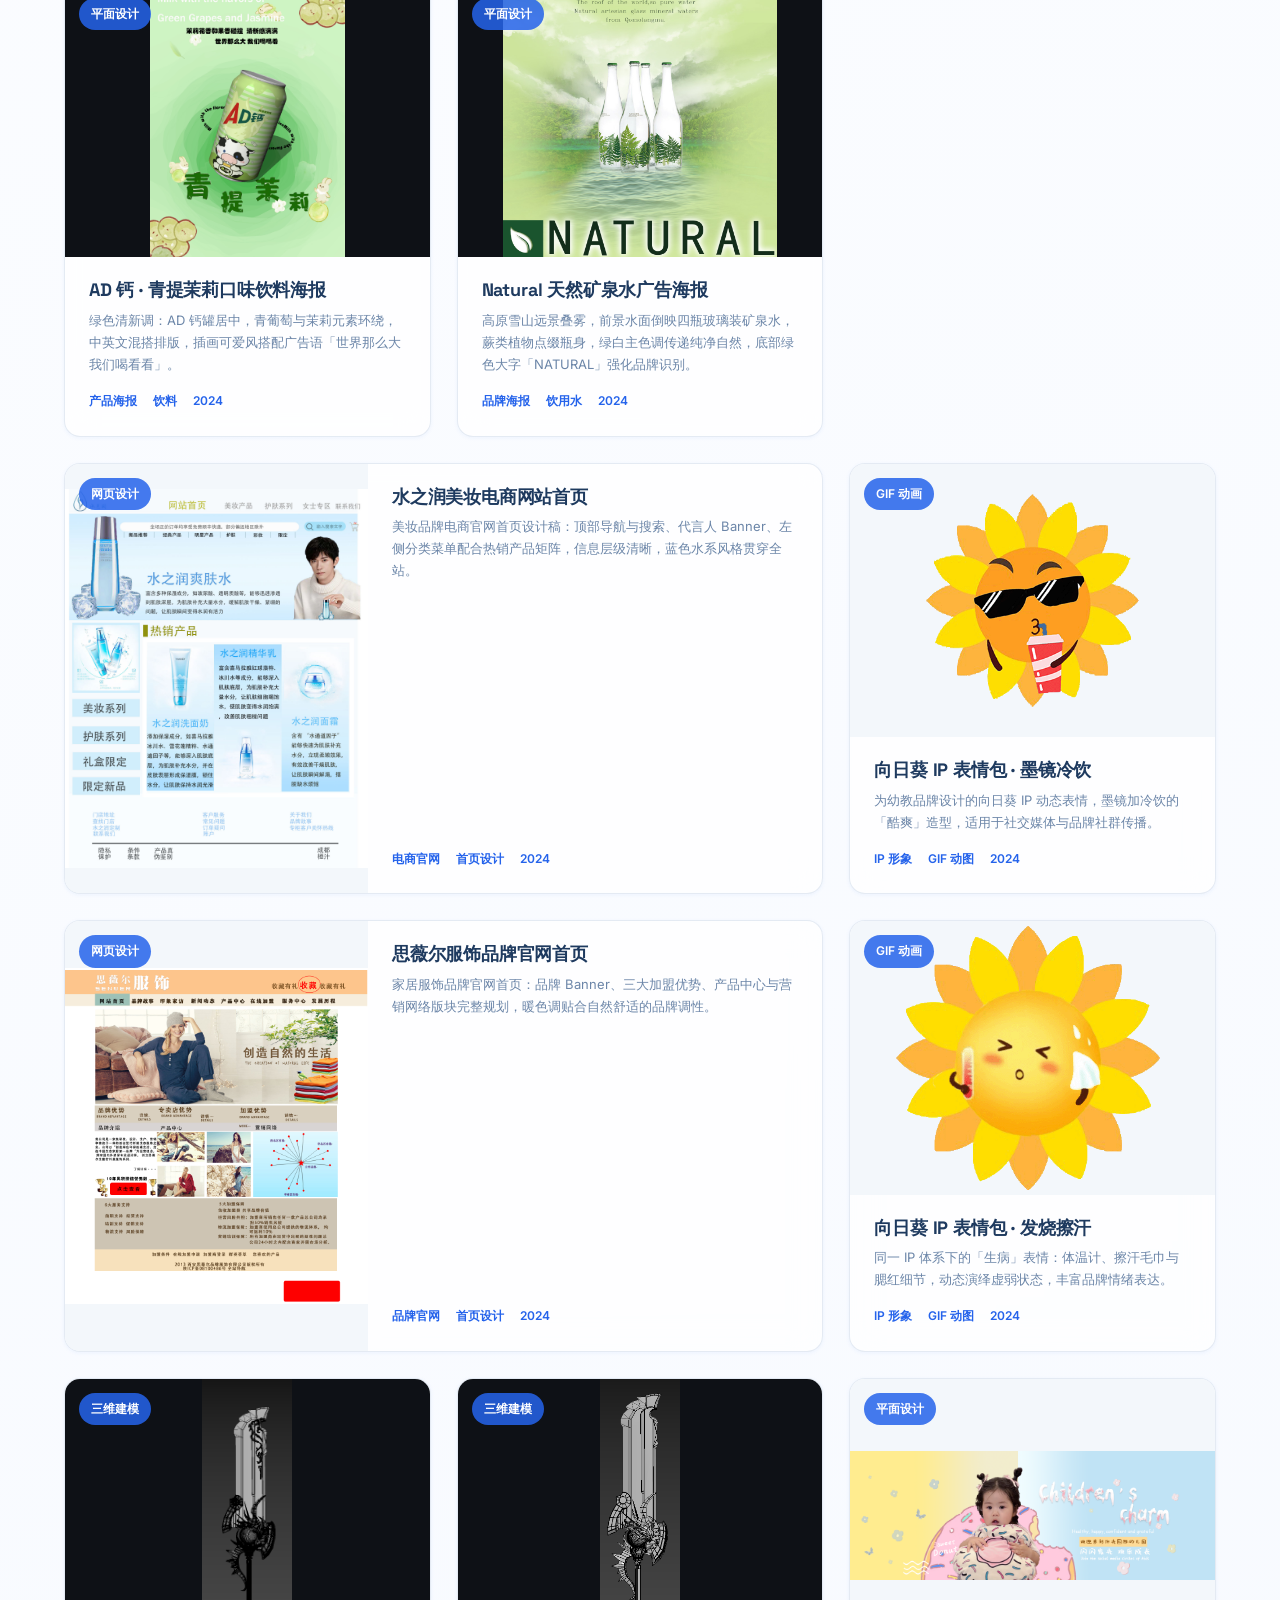
==== commit ca7dad36: "Refactor styles for a lighter and modern design Updated CSS variables and styles for a lighter, more" ====
--- a/index.html
+++ b/index.html
@@ -25,32 +25,32 @@
   </script>
   <style>
 :root {
-  --bg-deep: #0f1c33;
-  --bg-card: rgba(25, 45, 75, 0.55);
-  --bg-card-solid: #162b4d;
-  --line-soft: rgba(120, 180, 255, 0.18);
-  --accent: #38bdf8;
-  --text: #e2e8f0;
-  --muted: #94a3b8;
+  --bg-deep: linear-gradient(160deg, #f0f6ff 0%, #ffffff 50%, #f4f8ff 100%);
+  --bg-card: rgba(255, 255, 255, 0.72);
+  --bg-card-solid: #ffffff;
+  --line-soft: rgba(96, 130, 182, 0.16);
+  --accent: #2563eb;
+  --text: #1e3a5f;
+  --muted: #6b85a8;
   --white: #ffffff;
-  --ink: #e2e8f0;
-  --ink-2: #e2e8f0;
-  --ink-3: #94a3b8;
-  --cyan: #38bdf8;
-  --sky: #38bdf8;
+  --ink: #1e3a5f;
+  --ink-2: #1e3a5f;
+  --ink-3: #6b85a8;
+  --cyan: #3b82f6;
+  --sky: #2563eb;
   --blue: #3b82f6;
-  --grad: #38bdf8;
-  --light: rgba(25, 45, 75, 0.35);
-  --line: rgba(120, 180, 255, 0.18);
+  --grad: #2563eb;
+  --light: rgba(230, 240, 255, 0.60);
+  --line: rgba(96, 130, 182, 0.16);
   --amber: #f59e0b;
   --font-d: 'Space Grotesk', 'Inter', 'PingFang SC', 'Microsoft YaHei', sans-serif;
   --font-b: 'Inter', 'PingFang SC', 'Microsoft YaHei', system-ui, sans-serif;
   --maxw: 1200px;
   --radius: 16px;
   --radius-sm: 10px;
-  --shadow-sm: 0 2px 8px rgba(0, 0, 0, .18);
-  --shadow-md: 0 8px 24px rgba(0, 0, 0, .22);
-  --shadow-lg: 0 16px 40px rgba(0, 0, 0, .28);
+  --shadow-sm: 0 1px 4px rgba(37, 99, 235, .06);
+  --shadow-md: 0 6px 20px rgba(37, 99, 235, .08);
+  --shadow-lg: 0 12px 36px rgba(37, 99, 235, .10);
   --header-h: 74px;
 }
 * { margin: 0; padding: 0; box-sizing: border-box; }
@@ -389,125 +389,179 @@
 }
   .resume-frame-wrap iframe { display:block; width:100%; border:none; border-radius:0 0 var(--radius) var(--radius); }.srv-card .s-media video { width:100%; height:100%; object-fit:cover; display:block; }
 
-/* ===== 蓝色简约风覆盖层 ===== */
+/* ===== 浅蓝白清爽风覆盖层 ===== */
 body { background: var(--bg-deep); color: var(--text); }
 
-/* 所有白底卡片 → 毛玻璃半透 */
+/* 所有卡片 → 白色半透毛玻璃 */
 .advantage, .srv-card, .testi, .svc-item, .step, .faq-item, .work-card, .form-card,
-.resume-head, .resume-frame-wrap, .resume-pages {
+.resume-head, .resume-frame-wrap {
   background: var(--bg-card) !important;
-  border-color: var(--line-soft) !important;
-  backdrop-filter: blur(12px);
-  -webkit-backdrop-filter: blur(12px);
+  border: 1px solid var(--line-soft) !important;
+  border-radius: var(--radius);
+  backdrop-filter: blur(14px);
+  -webkit-backdrop-filter: blur(14px);
+  box-shadow: var(--shadow-sm) !important;
 }
-.resume-pages { background: transparent; padding: 20px 0; }
-.resume-pages img { box-shadow: 0 8px 24px rgba(0,0,0,.35); }
-
-/* 浅色区块背景 → 统一深蓝 */
-.bg-soft { background: var(--bg-deep) !important; }
-
-/* 非Hero页面hero → 收敛背景 */
-.page-hero { background: linear-gradient(160deg, #0d1830, #0f1c33); }
+.resume-pages { background: #f7faff; padding: 24px; border-radius: 0 0 var(--radius) var(--radius); border: 1px solid var(--line-soft); border-top: none; }
+.resume-pages img { box-shadow: 0 2px 12px rgba(37,99,235,.10); }
+
+/* 浅色区块保持浅色 */
+.bg-soft { background: linear-gradient(160deg, #f5f9ff, #ffffff) !important; }
+
+/* Hero → 浅色渐变 + 极淡网格 */
+.hero { background: linear-gradient(160deg, #eaf2ff 0%, #ffffff 60%, #f0f6ff 100%) !important; color: var(--text); }
+.hero::before { opacity: .18; }
+.hero .logo-text, .hero .nav a.nav-link { color: var(--text) !important; }
+
+/* 非Hero页面hero → 浅色 */
+.page-hero { background: linear-gradient(160deg, #eaf2ff, #f5f9ff) !important; color: var(--text); }
 .page-hero::before { opacity: .12; }
-
-/* Hero区：收敛径向光辉光 + 减弱扫描线 */
-.hero { background: linear-gradient(160deg, #0d1830 0%, #0f1c33 100%); }
-.hero::before { opacity: .12; }
-
-/* CTA band */
-.cta-band { background: linear-gradient(150deg, #0d1830, #0f1c33); border: 1px solid var(--line-soft); }
+.page-hero p { color: var(--muted) !important; }
+.page-hero h1 { color: var(--text); }
+
+/* CTA band → 柔和浅蓝 */
+.cta-band { background: linear-gradient(150deg, #e8f0ff, #f5f9ff) !important; color: var(--text) !important; border: 1px solid var(--line-soft) !important; }
+.cta-band h2 { color: var(--text); }
+.cta-band p { color: var(--muted); }
 .cta-band::after, .cta-band::before { content: none; }
 
-/* 移除所有渐变高亮，改为柔和浅青蓝 */
-.section-title em, .eyebrow::before, .hero h1 em.hl,
-.hero-stats .stat .num, .ap-badge b, .step::before {
-  background: var(--accent) !important;
-  -webkit-background-clip: text !important;
-  background-clip: text !important;
-  color: transparent !important;
+/* 标题高亮 → 干净蓝色 */
+.section-title em, .hero h1 em.hl, .hero-stats .stat .num, .ap-badge b, .step::before {
+  background: none !important;
   -webkit-text-fill-color: var(--accent) !important;
+  background: none !important;
+  color: var(--accent) !important;
 }
-
-/* 渐变图标容器 → 低饱和纯色 */
+.eyebrow { color: var(--accent) !important; }
+.eyebrow::before { background: var(--accent) !important; }
+
+/* 图标容器 → 浅蓝底 + 蓝色描边 */
 .logo-mark, .adv-icon, .hb-ic, .svc-item .si, .info-item .ii, .ts-ic, .faq-item.open .faq-ic {
-  background: rgba(56,189,248,.15) !important;
+  background: rgba(37,99,235,.08) !important;
   color: var(--accent) !important;
   box-shadow: none !important;
+  border: 1px solid rgba(37,99,235,.15);
 }
-.logo-mark { color: var(--accent) !important; border: 1px solid rgba(56,189,248,.30); }
-.adv-icon, .svc-item .si, .info-item .ii { border: 1px solid rgba(56,189,248,.22); }
+.logo-mark { color: var(--accent) !important; }
 
 /* 按钮 */
-.btn-primary { background: var(--accent) !important; color: #0d1830 !important; box-shadow: 0 4px 14px rgba(56,189,248,.22) !important; }
-.btn-primary:hover { box-shadow: 0 6px 20px rgba(56,189,248,.30) !important; }
-.btn-ghost-dark { color: var(--muted) !important; border-color: var(--line-soft) !important; }
+.btn-primary { background: var(--accent) !important; color: #fff !important; box-shadow: 0 2px 10px rgba(37,99,235,.20) !important; }
+.btn-primary:hover { box-shadow: 0 4px 16px rgba(37,99,235,.28) !important; }
+.btn-ghost-dark { color: var(--text) !important; border-color: var(--line-soft) !important; background: transparent; }
 .btn-ghost-dark:hover { color: var(--accent) !important; border-color: var(--accent) !important; }
+.btn-light { background: #fff; color: var(--text); border: 1px solid var(--line-soft); box-shadow: var(--shadow-sm); }
 
 /* 筛选按钮 */
-.filter-btn { background: transparent !important; color: var(--text) !important; border-color: var(--line-soft) !important; }
-.filter-btn.active { background: var(--accent) !important; color: #0d1830 !important; border-color: transparent !important; box-shadow: 0 2px 8px rgba(56,189,248,.20) !important; }
-
-/* hover 收敛：只轻微上移 + 边框亮一点，禁止光晕扩散 */
+.filter-btn { background: #fff !important; color: var(--text) !important; border-color: var(--line-soft) !important; }
+.filter-btn:hover { border-color: var(--accent) !important; color: var(--accent) !important; }
+.filter-btn.active { background: var(--accent) !important; color: #fff !important; border-color: var(--accent) !important; box-shadow: 0 2px 8px rgba(37,99,235,.18) !important; }
+
+/* hover → 轻微上浮 + 柔和浅蓝阴影 */
 .advantage:hover, .srv-card:hover, .testi:hover, .svc-item:hover, .step:hover,
 .work-card:hover, .form-card:hover {
   transform: translateY(-4px) !important;
-  box-shadow: 0 8px 24px rgba(0,0,0,.28) !important;
-  border-color: rgba(120,180,255,.35) !important;
+  box-shadow: 0 10px 28px rgba(37,99,235,.10) !important;
+  border-color: rgba(37,99,235,.22) !important;
 }
-.testi.featured { transform: none !important; box-shadow: 0 8px 24px rgba(0,0,0,.25) !important; border-color: var(--line-soft) !important; }
-.testi.featured:hover { transform: translateY(-4px) !important; box-shadow: 0 12px 28px rgba(0,0,0,.30) !important; }
-.social-btn:hover { background: rgba(56,189,248,.12) !important; color: var(--accent) !important; border-color: var(--accent) !important; }
-
-/* 顶部色条 → 柔和 */
+.testi.featured { transform: none !important; box-shadow: var(--shadow-md) !important; border-color: rgba(37,99,235,.12) !important; }
+.testi.featured:hover { transform: translateY(-4px) !important; box-shadow: 0 10px 28px rgba(37,99,235,.12) !important; }
+.social-btn { background: #fff !important; color: var(--text) !important; }
+.social-btn:hover { background: rgba(37,99,235,.06) !important; color: var(--accent) !important; border-color: var(--accent) !important; }
+
+/* 顶部色条 */
 .advantage::before, .svc-item::before { background: var(--accent) !important; height: 2px !important; }
 
-/* Header 滚动态 → 半透深蓝 */
-.site-header.scrolled { background: rgba(15,28,51,.88) !important; border-color: var(--line-soft) !important; }
+/* Header */
+.site-header { background: transparent !important; }
+.site-header.scrolled { background: rgba(255,255,255,.90) !important; backdrop-filter: blur(14px); border-color: var(--line-soft) !important; }
 .site-header.scrolled .logo-text { color: var(--text) !important; }
 .site-header.scrolled .nav a.nav-link { color: var(--muted) !important; }
 .site-header.scrolled .nav a.nav-link:hover, .site-header.scrolled .nav a.nav-link.active { color: var(--accent) !important; }
+.site-header .logo-text { color: var(--text) !important; }
+.site-header .nav a.nav-link { color: var(--muted) !important; }
+
+/* Hero 标题文字（浅底） */
+.hero h1, .hero p.lead { color: var(--text) !important; }
+.hero p.lead { color: var(--muted) !important; }
+.hero-top-tags span { background: rgba(37,99,235,.06) !important; color: var(--accent) !important; border-color: rgba(37,99,235,.18); }
+.hero-stats .stat .lbl { color: var(--muted) !important; }
+.tech-stack { border-color: var(--line-soft) !important; }
+.ts-item { color: var(--muted) !important; }
+
+/* Hero 卡片、气泡 */
+.hero-card { background: rgba(255,255,255,.80) !important; border-color: var(--line-soft) !important; box-shadow: var(--shadow-md) !important; }
+.hero-card .vc-foot strong { color: var(--text) !important; }
+.hero-card .vc-foot span { color: var(--accent) !important; }
+.vc-foot--dark { background: rgba(255,255,255,.85) !important; border-color: var(--line-soft) !important; box-shadow: var(--shadow-sm) !important; }
+.vc-foot--dark strong { color: var(--text) !important; }
+.vc-foot--dark span { color: var(--accent) !important; }
+.hero-bubble { background: rgba(255,255,255,.90) !important; border-color: rgba(37,99,235,.18) !important; color: var(--text) !important; box-shadow: var(--shadow-md) !important; }
+.hero-bubble small { color: var(--accent) !important; }
 
 /* 表单控件 */
-.field input, .field textarea { background: rgba(15,28,51,.60) !important; border-color: var(--line-soft) !important; color: var(--text) !important; }
+.field input, .field textarea { background: #fff !important; border-color: var(--line-soft) !important; color: var(--text) !important; }
 .field label { color: var(--text) !important; }
-.field input:focus, .field textarea:focus { background: rgba(15,28,51,.80) !important; border-color: var(--accent) !important; box-shadow: 0 0 0 2px rgba(56,189,248,.15) !important; }
-
-/* FAQ 展开态 */
+.field input:focus, .field textarea:focus { background: #fff !important; border-color: var(--accent) !important; box-shadow: 0 0 0 3px rgba(37,99,235,.10) !important; }
+
+/* FAQ */
 .faq-item.open { border-color: var(--accent) !important; }
-.faq-item.open .faq-ic { background: var(--accent) !important; color: #0d1830 !important; box-shadow: none !important; }
-
-/* Hero 卡片、气泡收敛 */
-.hero-card { background: rgba(25,45,75,.60) !important; border-color: var(--line-soft) !important; box-shadow: 0 12px 36px rgba(0,0,0,.32) !important; }
-.vc-foot--dark, .hero-bubble { background: rgba(15,28,51,.85) !important; border-color: rgba(56,189,248,.20) !important; box-shadow: 0 8px 24px rgba(0,0,0,.35) !important; }
-
-/* Footer 统一 */
-.site-footer { background: #0a1426 !important; }
-
-/* 列表项文字颜色修正 */
+.faq-item.open .faq-ic { background: var(--accent) !important; color: #fff !important; box-shadow: none !important; }
+
+/* Footer → 浅灰蓝 */
+.site-footer { background: #f5f8fd !important; color: var(--muted); }
+.footer-col h4 { color: var(--text) !important; }
+.footer-col a { color: var(--muted); }
+.footer-col a:hover { color: var(--accent) !important; }
+.footer-bottom { border-color: var(--line-soft) !important; }
+.footer-bottom a:hover { color: var(--accent) !important; }
+
+/* 列表/标题文字修正 */
 .ap-list li { color: var(--text) !important; }
 .ap-list li .ck { color: var(--accent) !important; }
 .testi blockquote { color: var(--text) !important; }
 .svc-item ul li { color: var(--muted) !important; }
 .info-item b { color: var(--text) !important; }
+.info-item span, .info-item a { color: var(--muted) !important; }
 .form-card h3 { color: var(--text) !important; }
 .resume-head h2 { color: var(--text) !important; }
+.resume-head p { color: var(--muted) !important; }
 .work-body h3, .srv-body h3, .svc-item h3, .step h3, .advantage h3 { color: var(--text) !important; }
-.footer-col h4 { color: var(--text) !important; }
-.eyebrow.on-dark { color: var(--accent) !important; }
-
-/* 订阅筛选栏 */
-.sub-filter-bar { background: rgba(15,28,51,.50) !important; border-color: rgba(120,180,255,.20) !important; border-style: solid !important; }
-.sub-filter-bar .filter-btn { background: rgba(25,45,75,.55) !important; }
+.resume-head { background: rgba(255,255,255,.85) !important; }
+.work-body p, .srv-body p, .svc-item p, .step p, .advantage p { color: var(--muted) !important; }
+.advantage .adv-tag { background: rgba(37,99,235,.06) !important; color: var(--accent) !important; }
+.srv-link, .work-meta { color: var(--accent) !important; }
+
+/* 子筛选栏 */
+.sub-filter-bar { background: #f5f9ff !important; border-color: var(--line-soft) !important; border-style: solid !important; }
+.sub-filter-bar .filter-btn { background: #fff !important; }
 
 /* 作品页标签 */
-.work-cat, .s-badge { background: rgba(15,28,51,.70) !important; border: 1px solid rgba(56,189,248,.22); }
-.work-play { background: rgba(15,28,51,.70) !important; border: 1px solid rgba(56,189,248,.20); }
-
-/* Lightbox 按钮 */
-.lb-close:hover, .lb-prev:hover, .lb-next:hover { background: var(--accent) !important; color: #0d1830 !important; border-color: transparent !important; }
-
-/* CTA band 无渐变装饰 */
-.cta-band .btn-primary { box-shadow: 0 4px 14px rgba(56,189,248,.22) !important; }</style>
+.work-cat, .s-badge { background: rgba(37,99,235,.85) !important; color: #fff !important; border: none; }
+.work-play { background: rgba(37,99,235,.85) !important; color: #fff !important; border: none; }
+
+/* Lightbox */
+.lightbox { background: rgba(255,255,255,.97) !important; }
+.lb-stage figcaption { color: var(--text) !important; }
+.lb-stage figcaption span { color: var(--muted) !important; }
+.lb-close, .lb-prev, .lb-next { background: #fff !important; border-color: var(--line-soft) !important; color: var(--text) !important; box-shadow: var(--shadow-sm); }
+.lb-close:hover, .lb-prev:hover, .lb-next:hover { background: var(--accent) !important; color: #fff !important; border-color: var(--accent) !important; }
+.lb-stage img { box-shadow: 0 8px 32px rgba(37,99,235,.15) !important; }
+
+/* CTA band 按钮修正 */
+.cta-band .btn-primary { background: var(--accent) !important; color: #fff !important; box-shadow: 0 2px 10px rgba(37,99,235,.20) !important; }
+.cta-band .btn-ghost { background: transparent; color: var(--accent) !important; border-color: var(--accent) !important; }
+.cta-band .btn-ghost:hover { background: rgba(37,99,235,.06); }
+
+/* 选择文字颜色 */
+::selection { background: rgba(37,99,235,.18); color: var(--accent); }
+
+/* Mobile menu */
+.mobile-menu { background: rgba(255,255,255,.97) !important; }
+.mobile-menu a { color: var(--text) !important; }
+.mobile-menu a:hover, .mobile-menu a.active { color: var(--accent) !important; }
+
+/* 滚动条 */
+.work-media video { background: #eaf2ff; }</style>
 </head>
 <body>
 
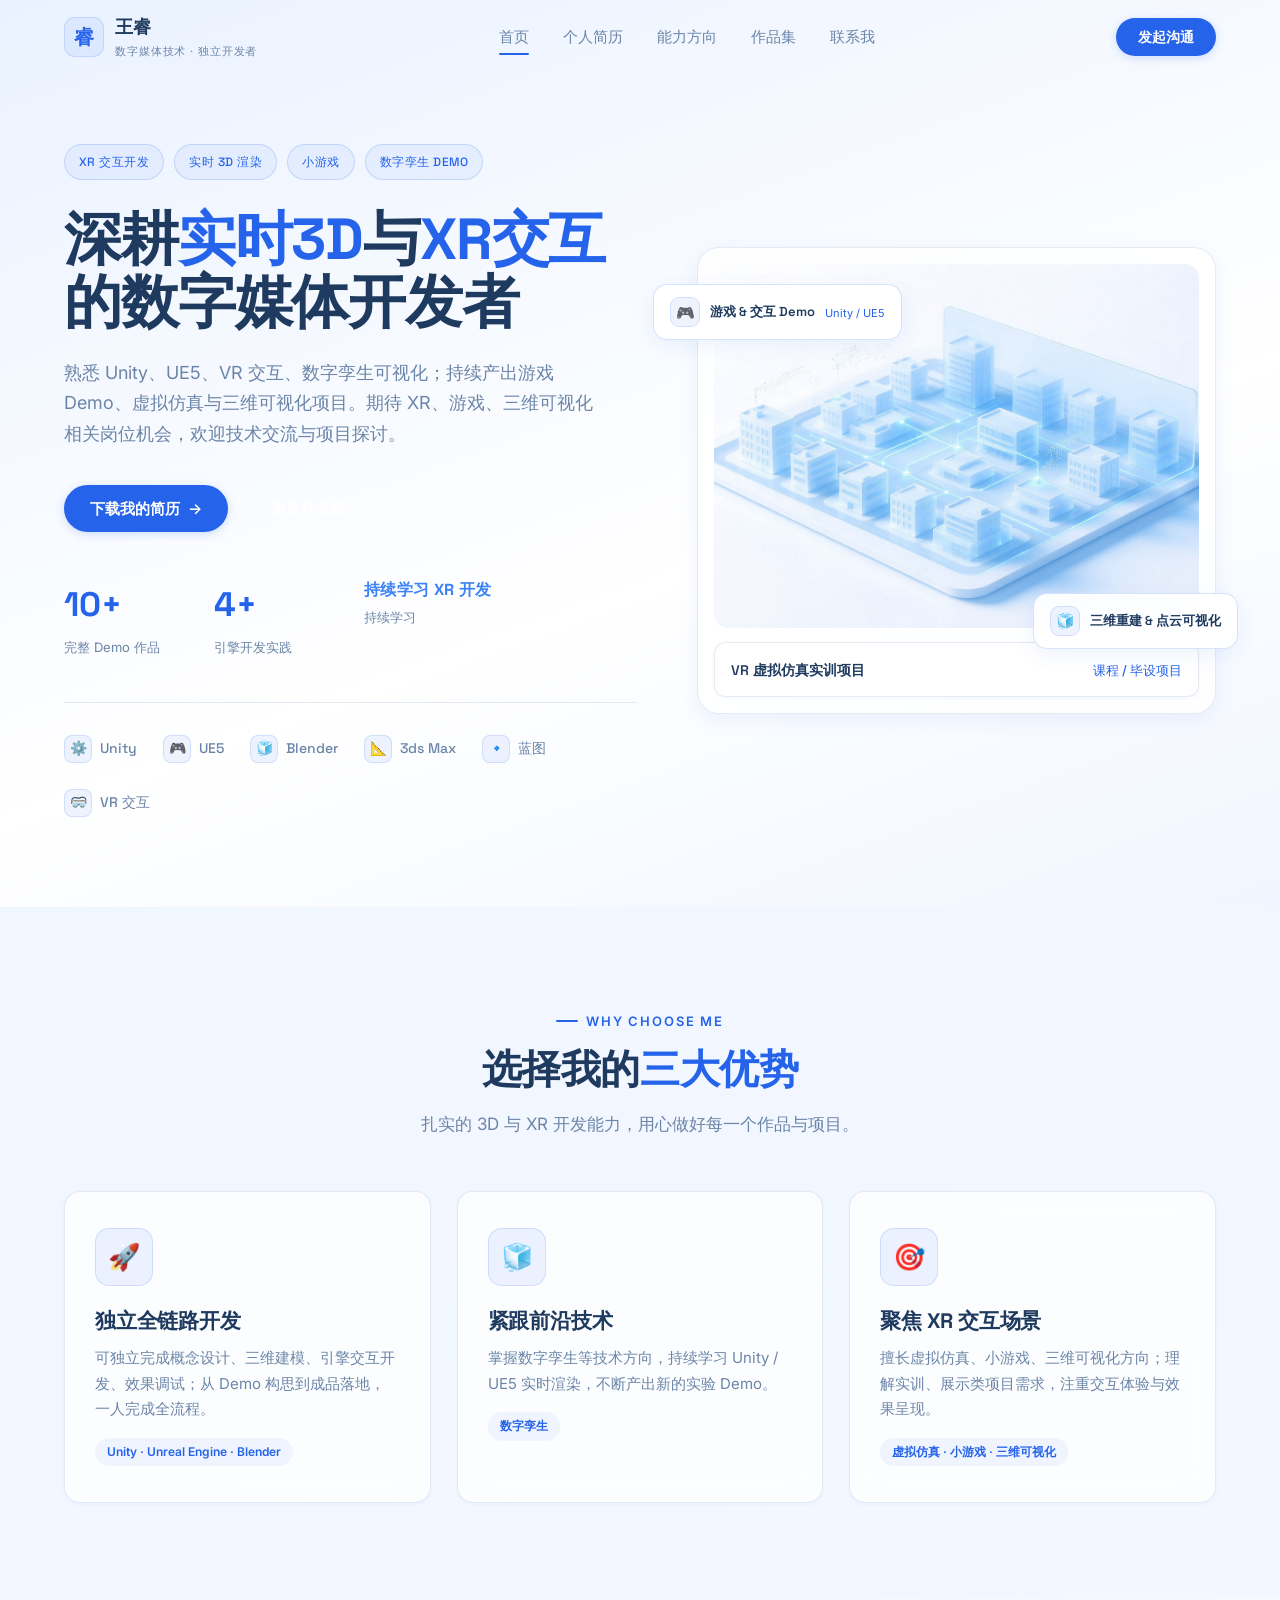
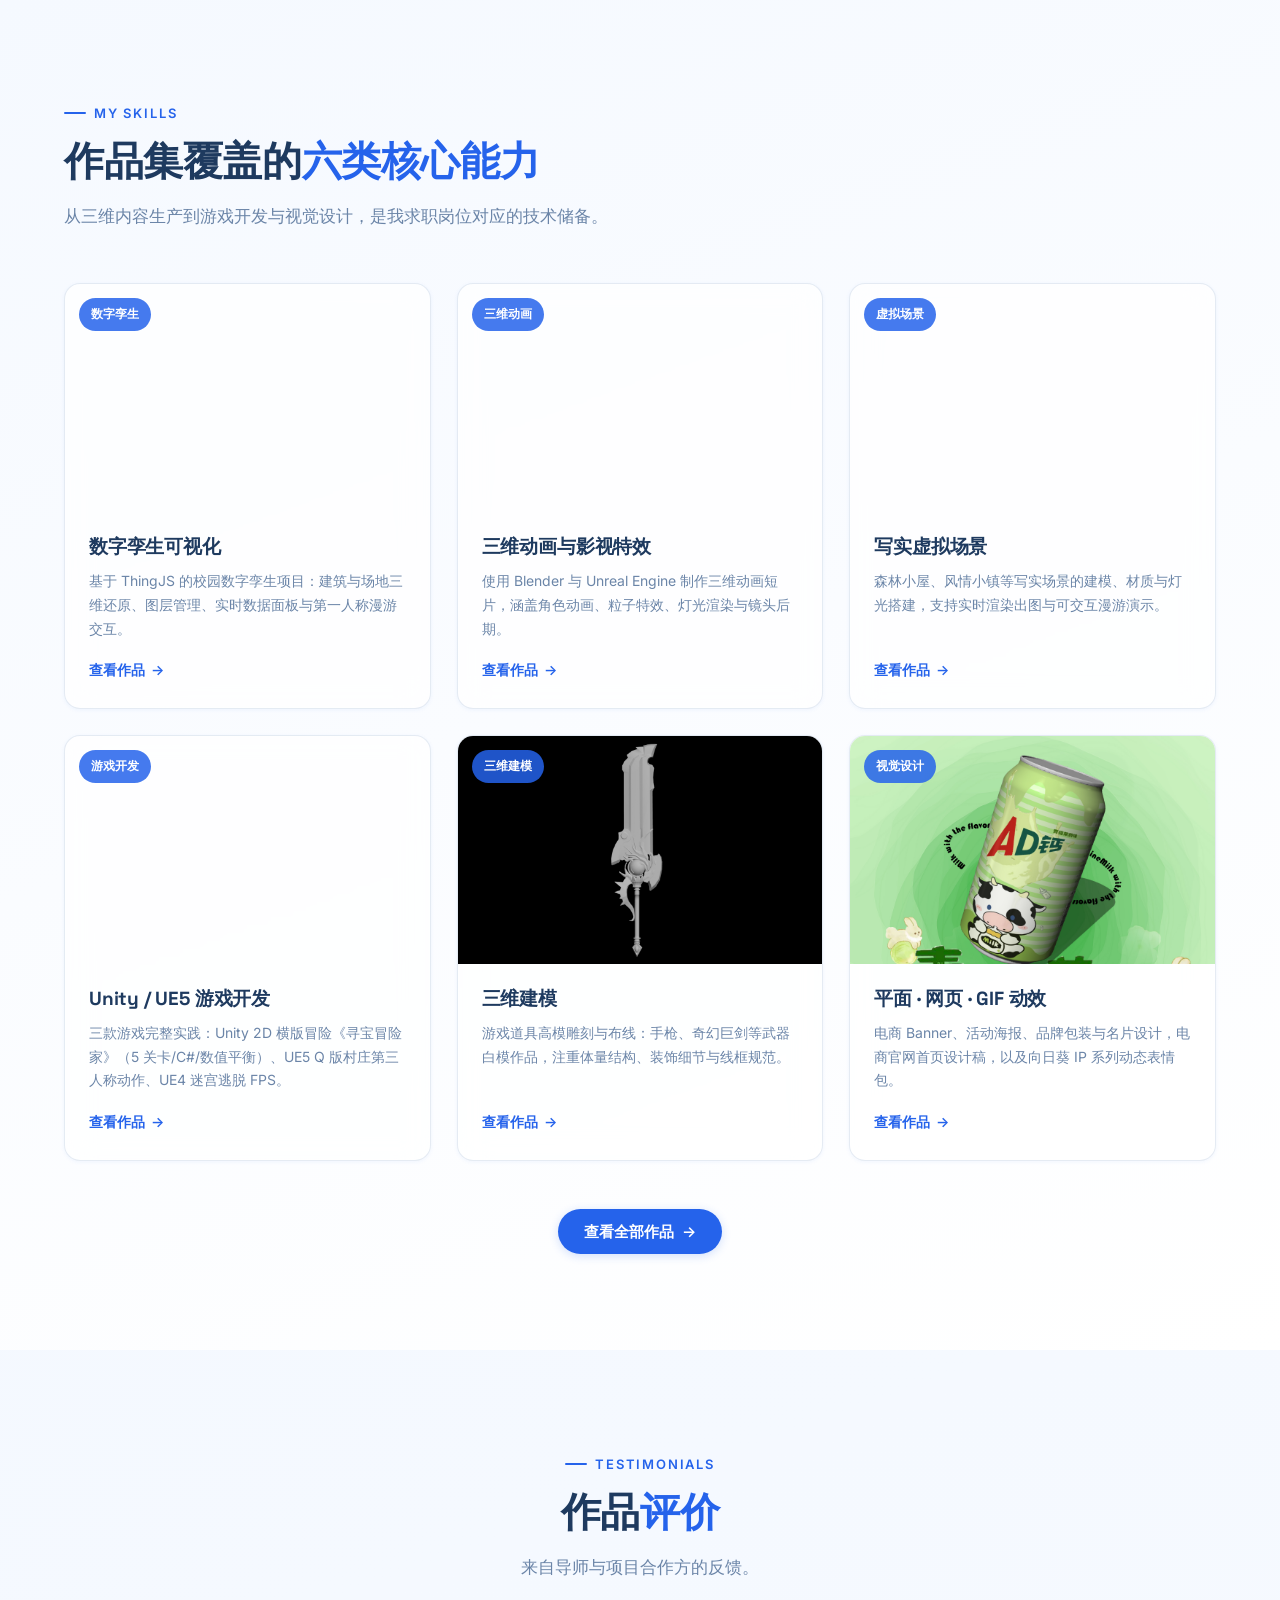
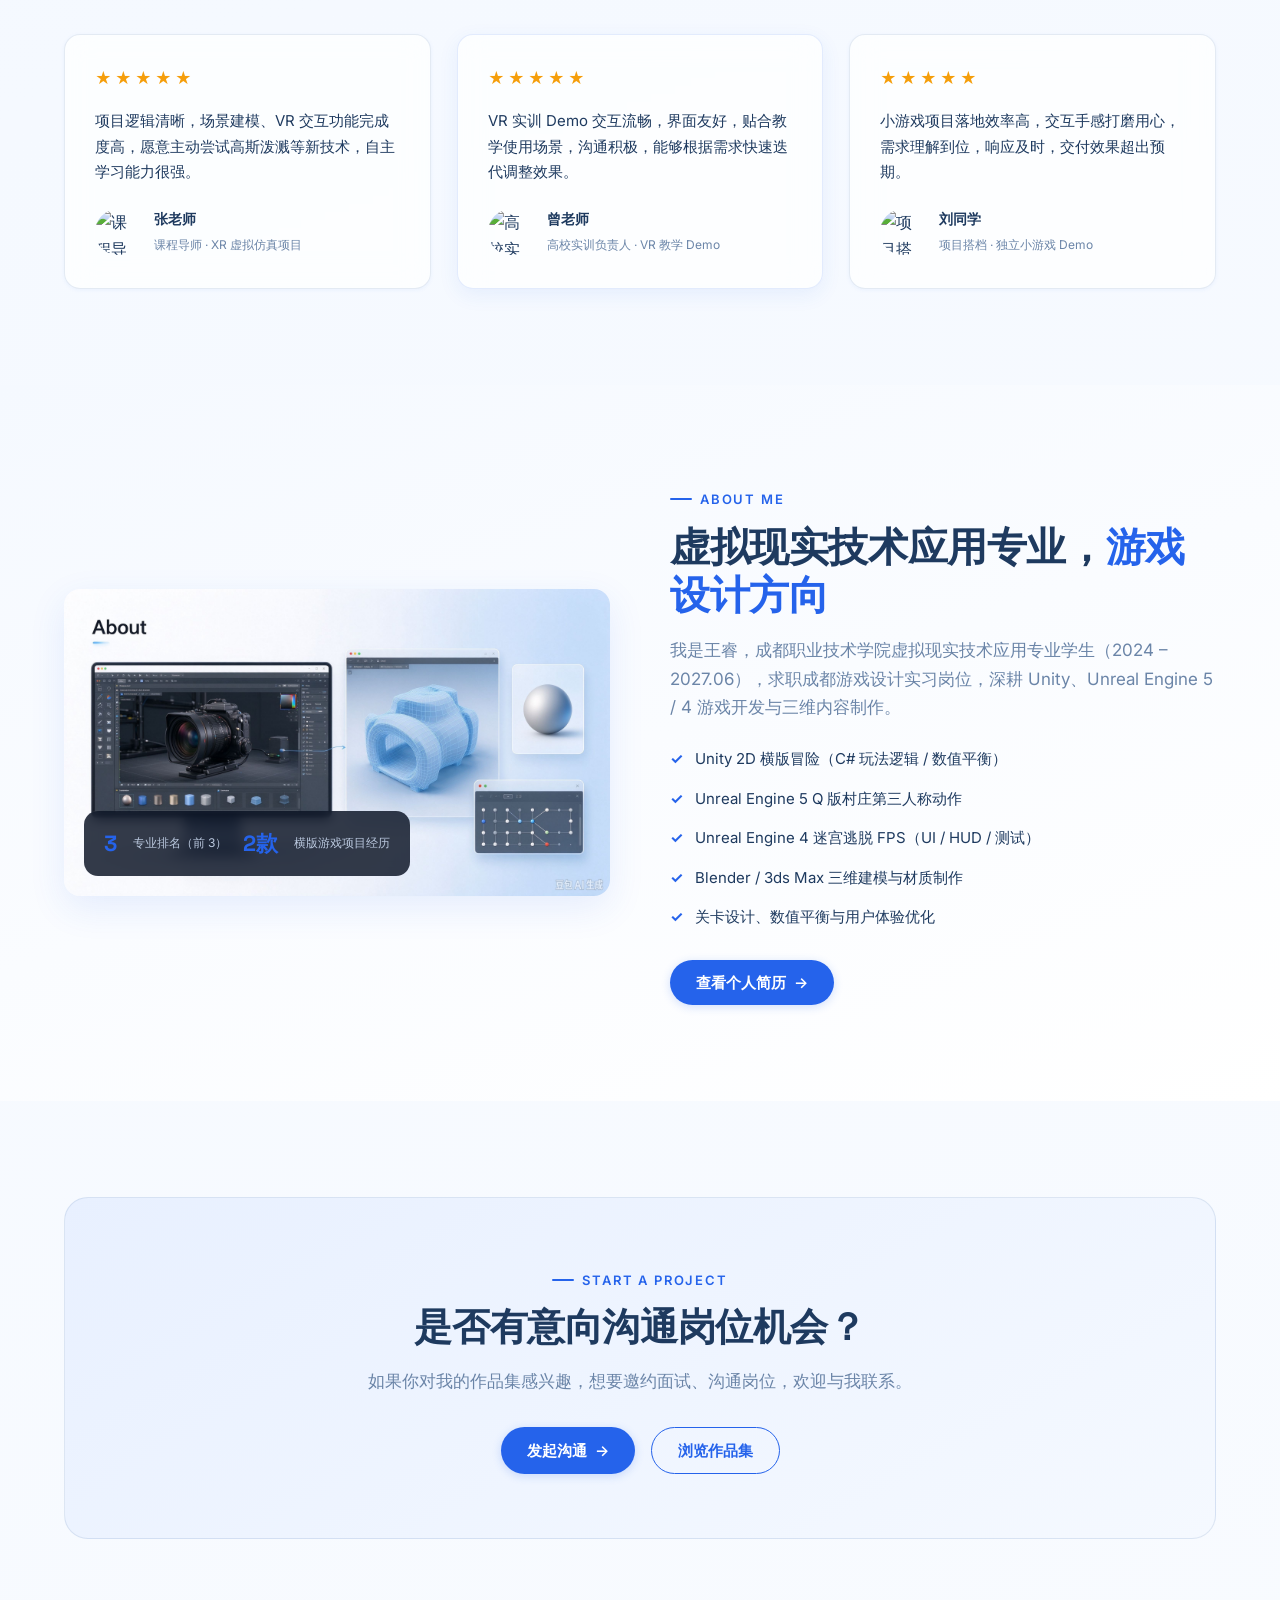
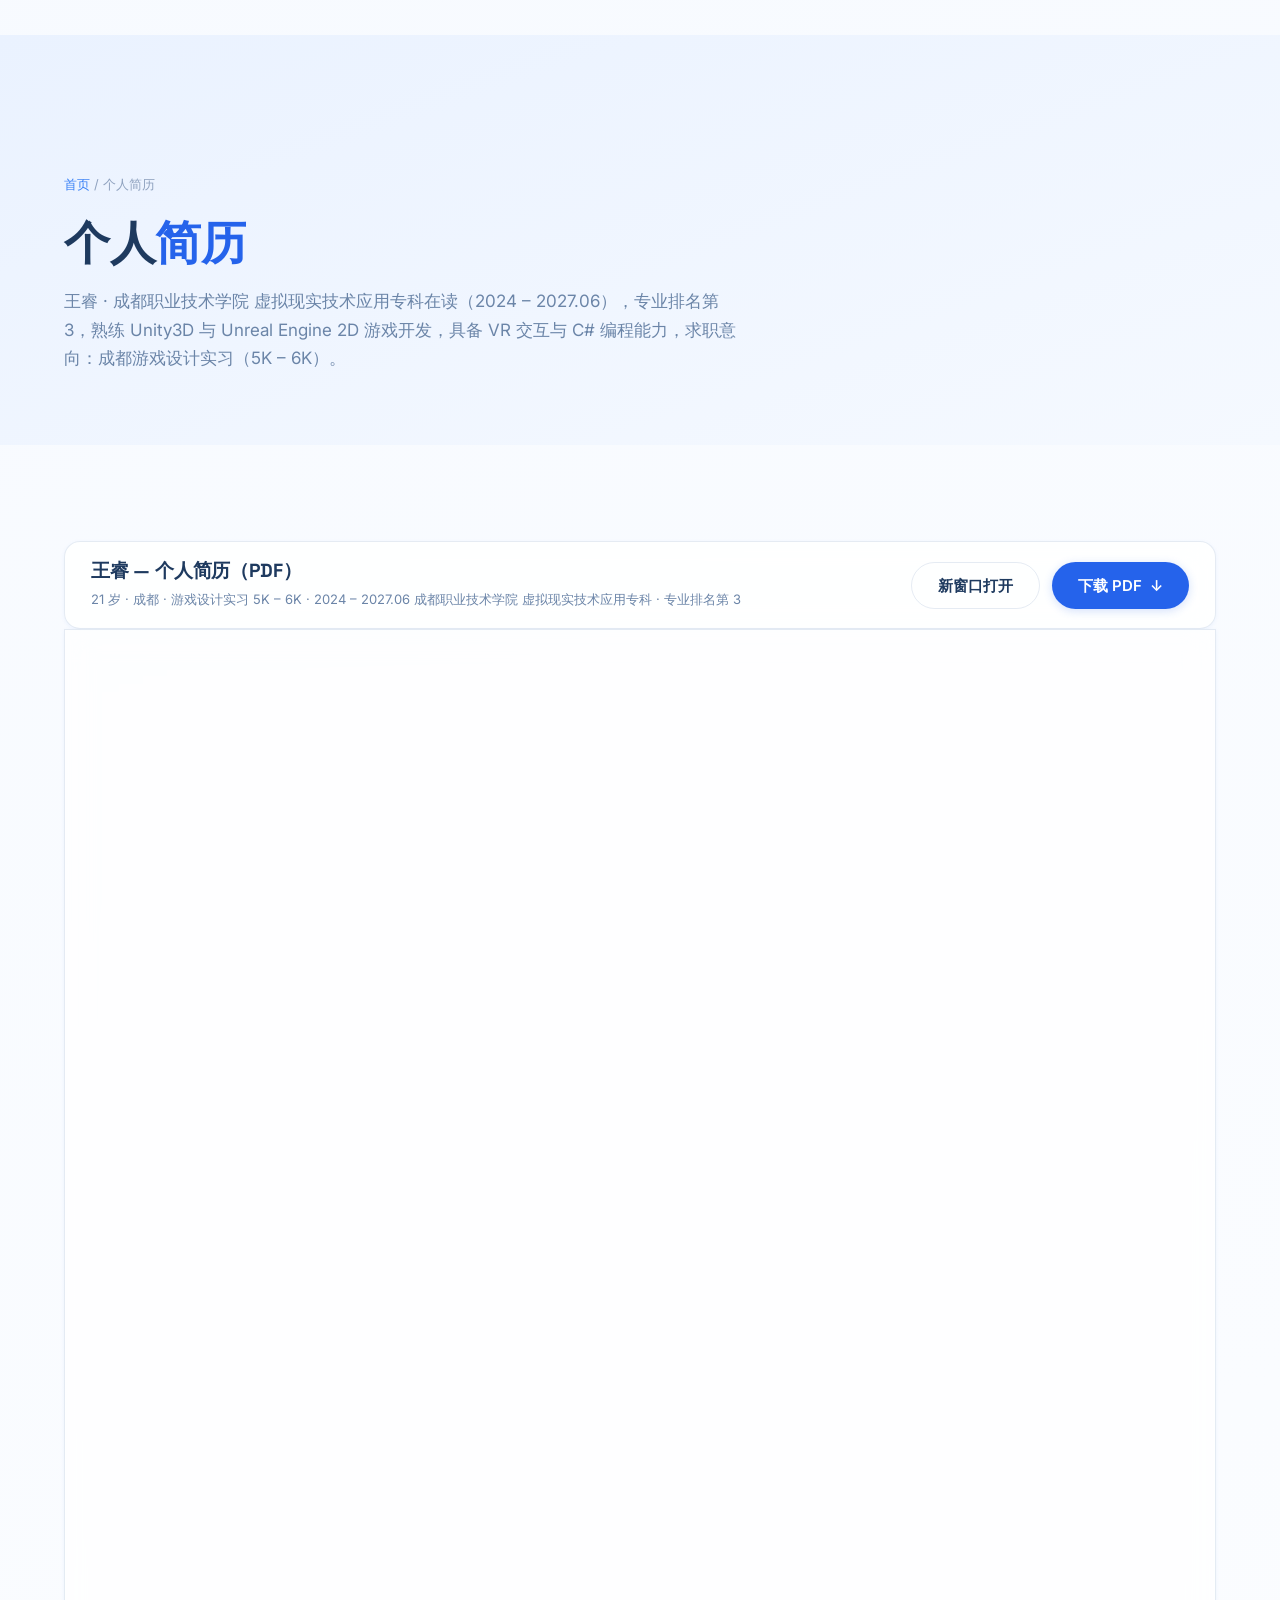
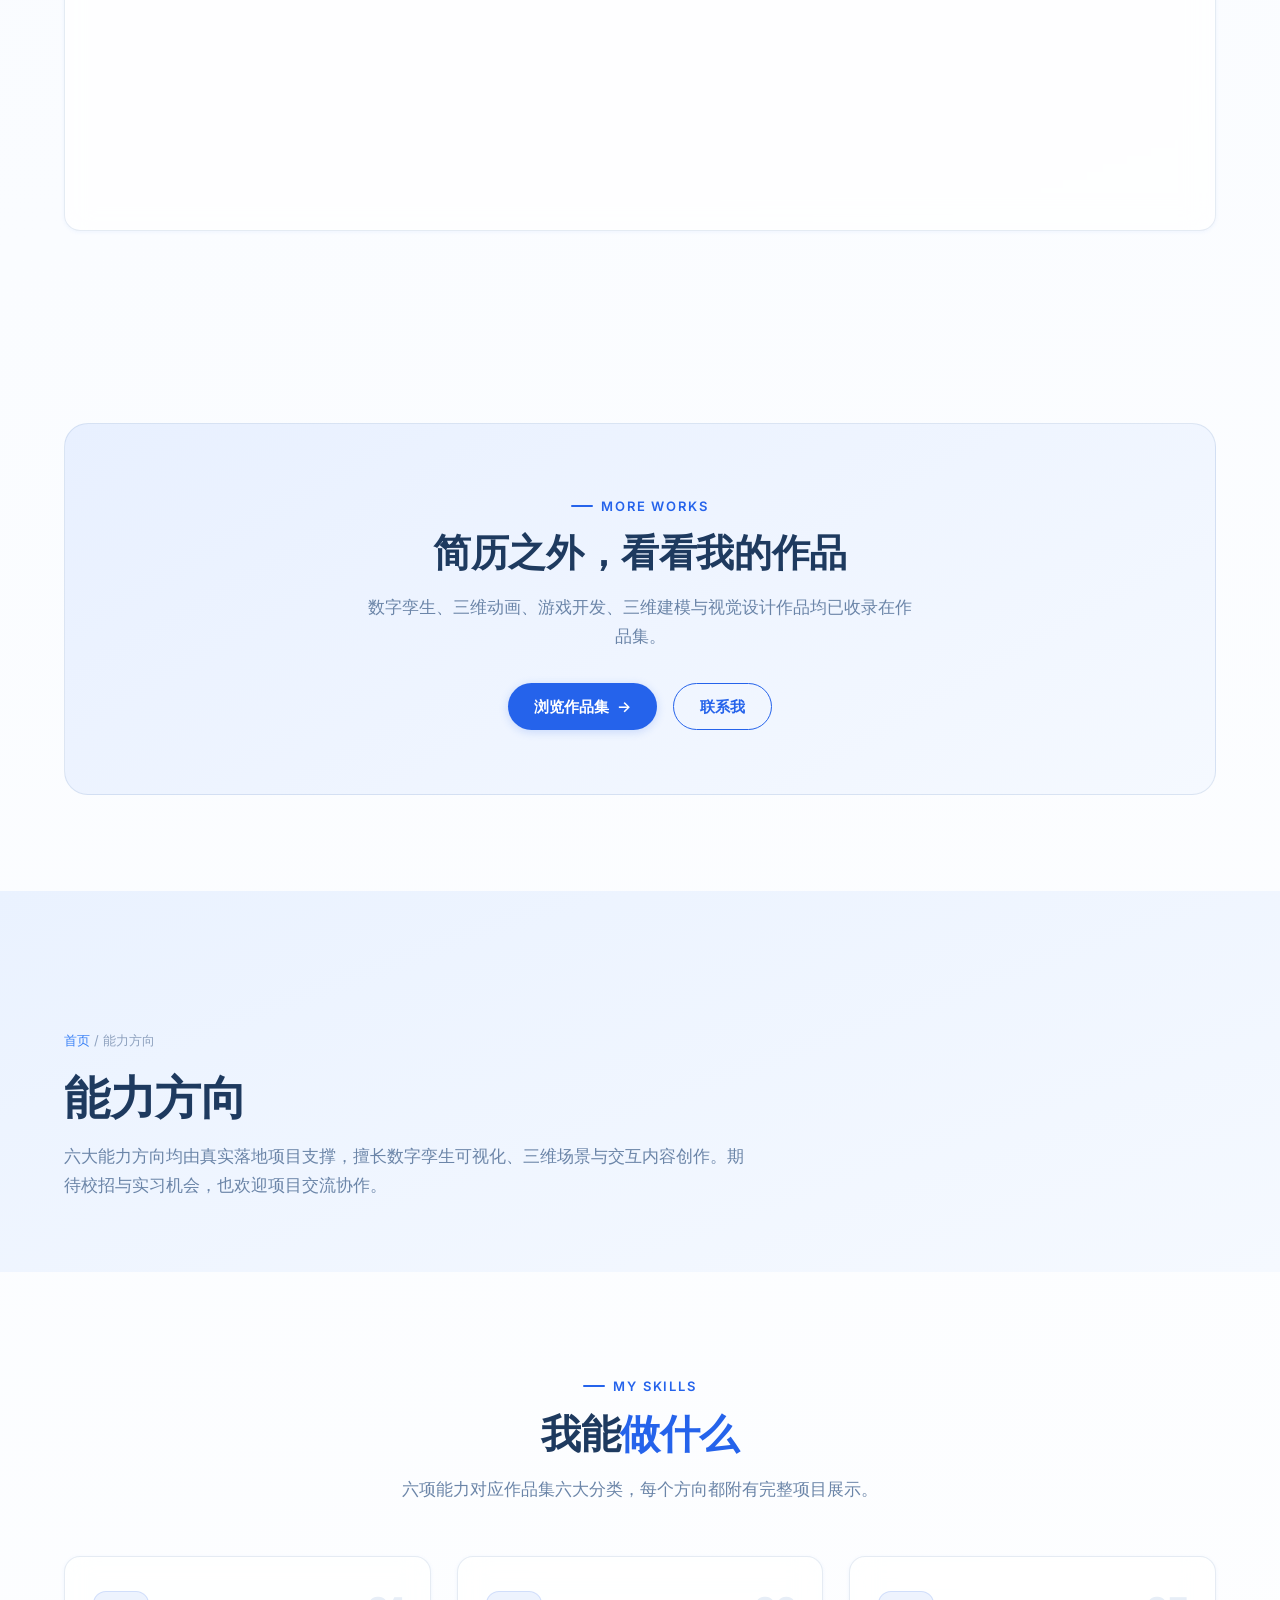
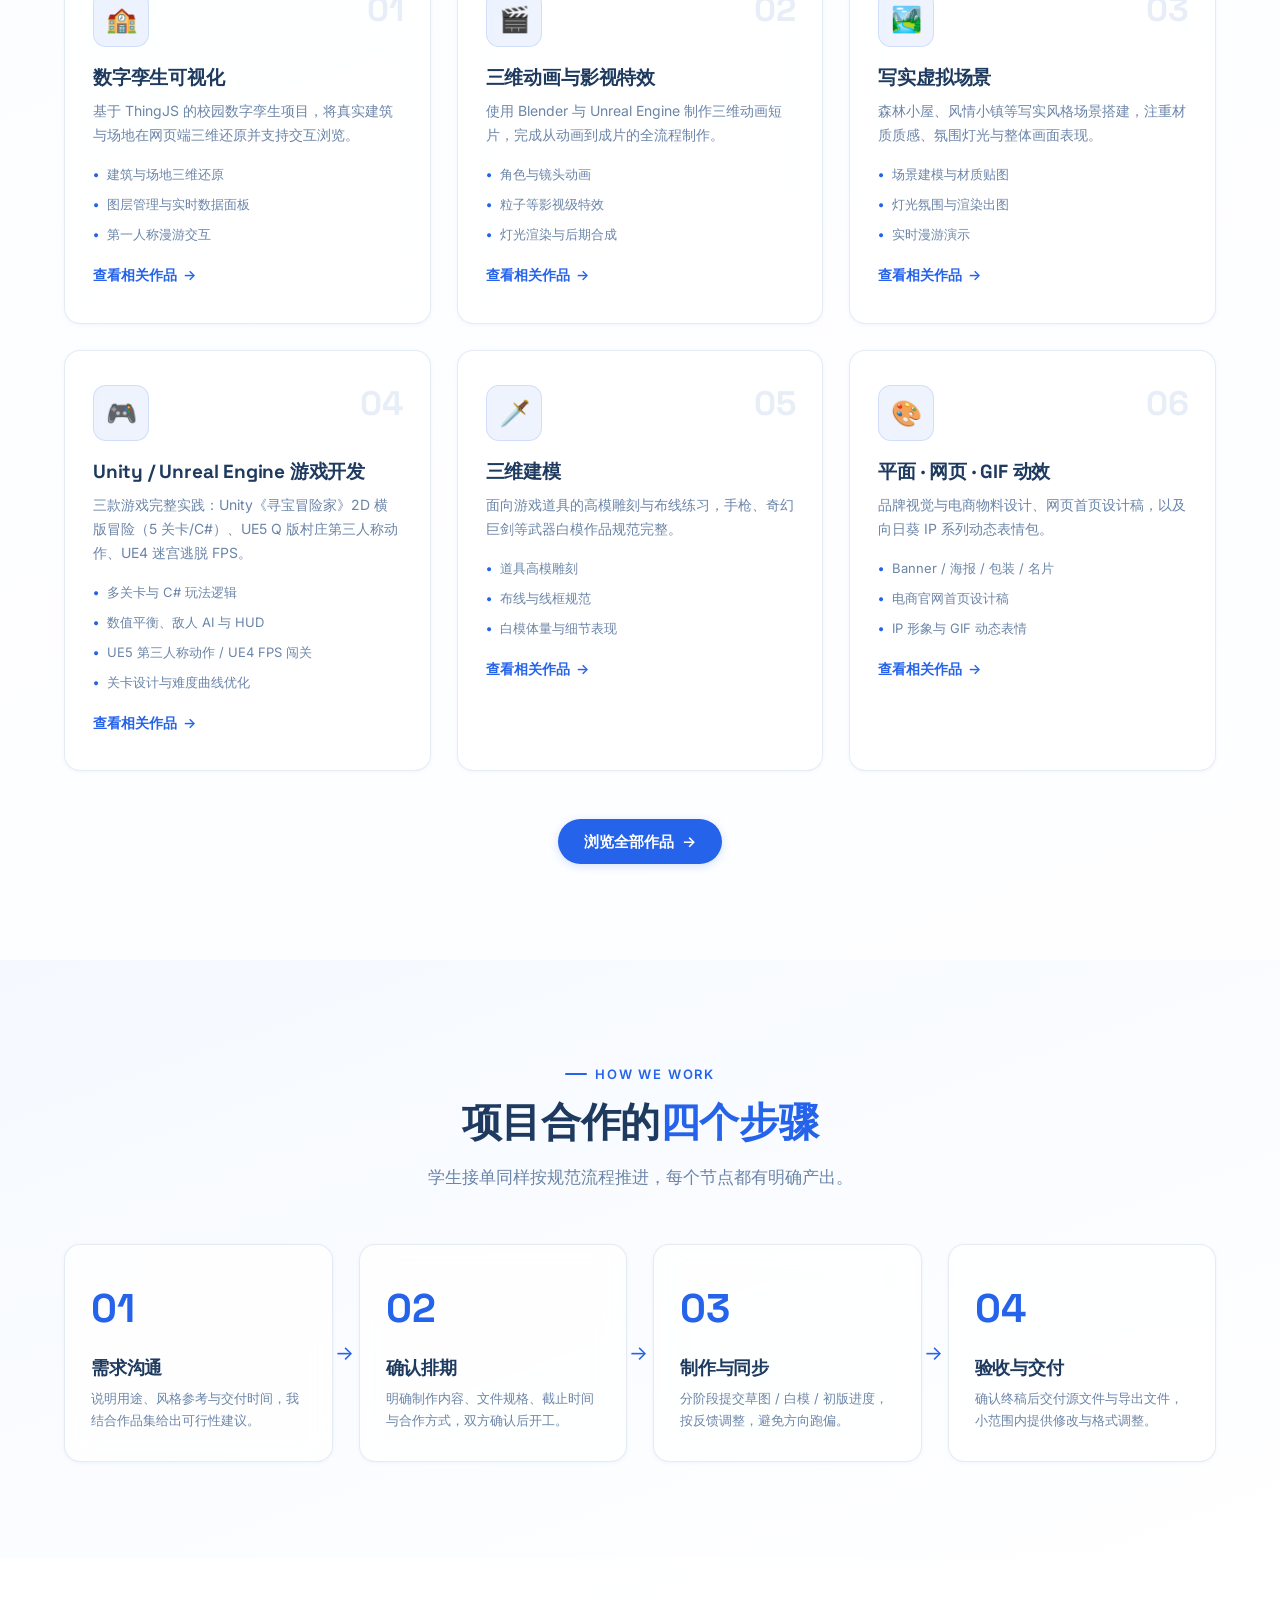
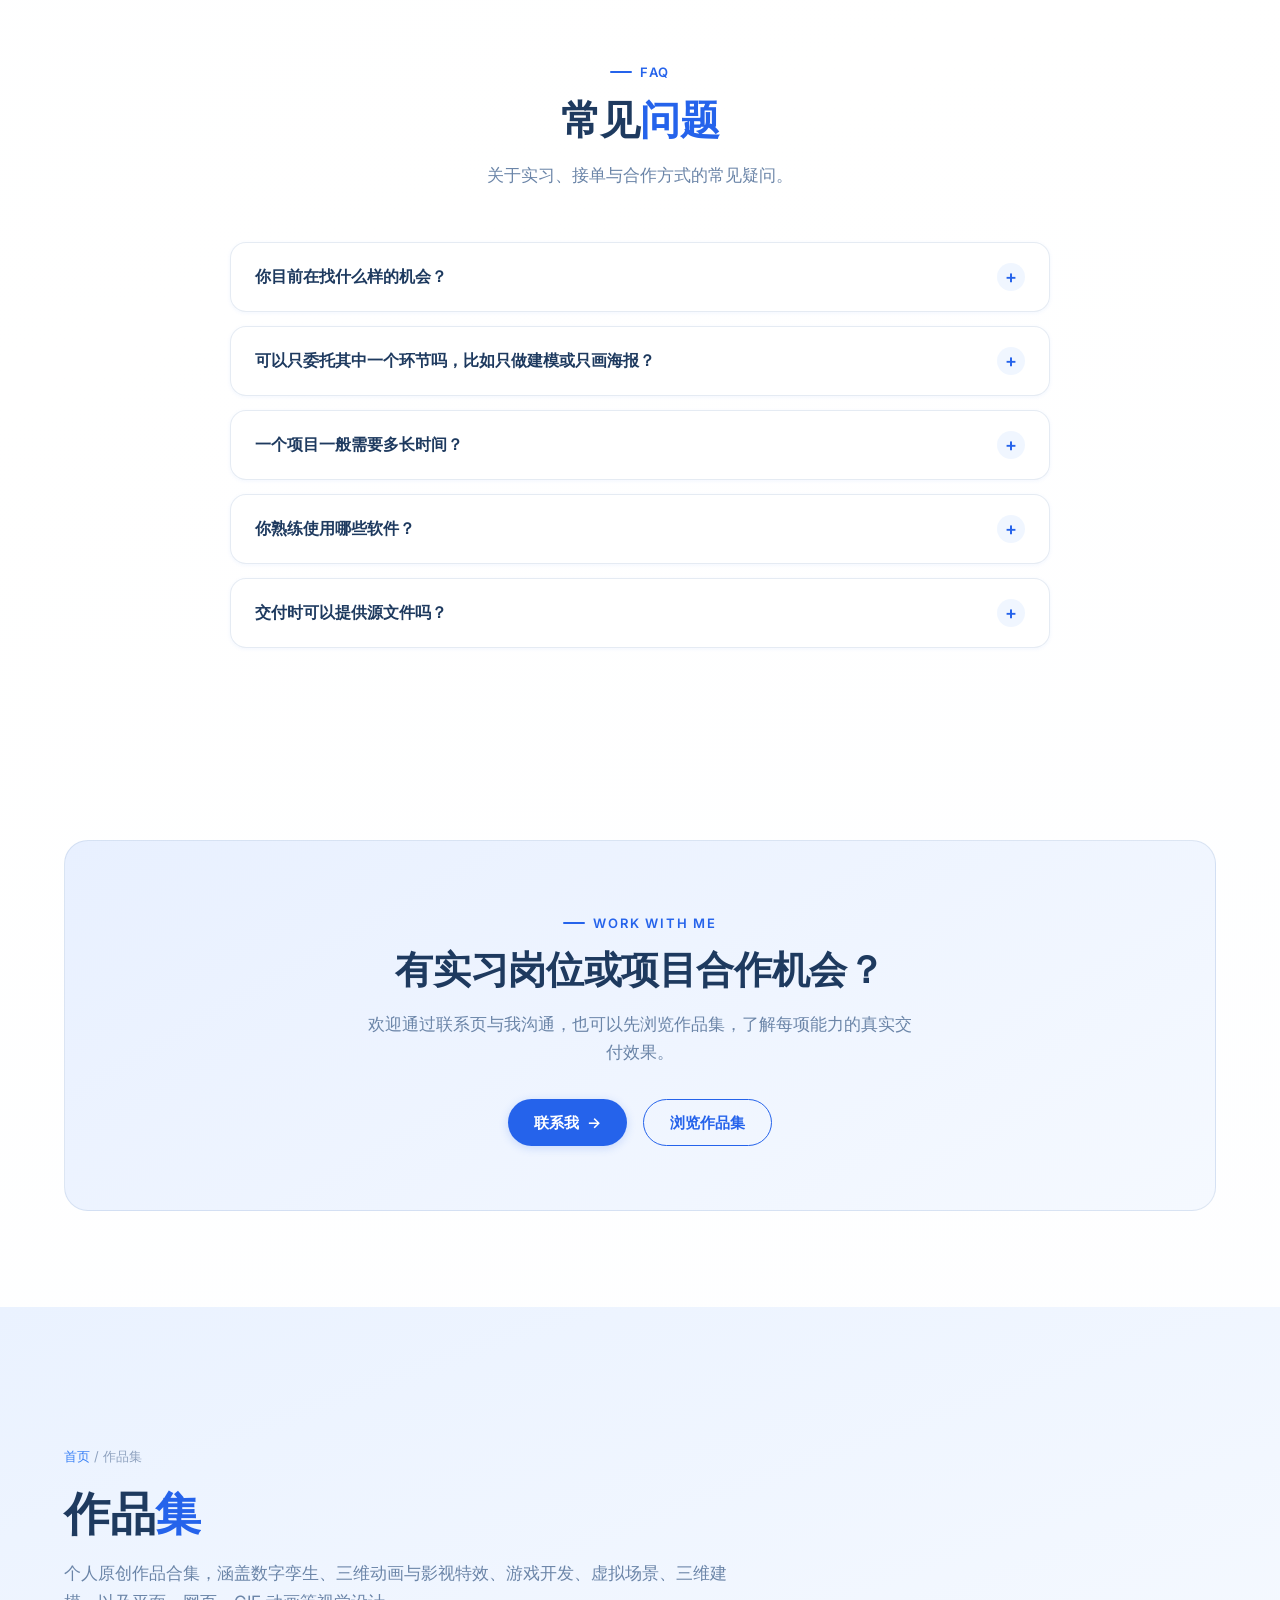
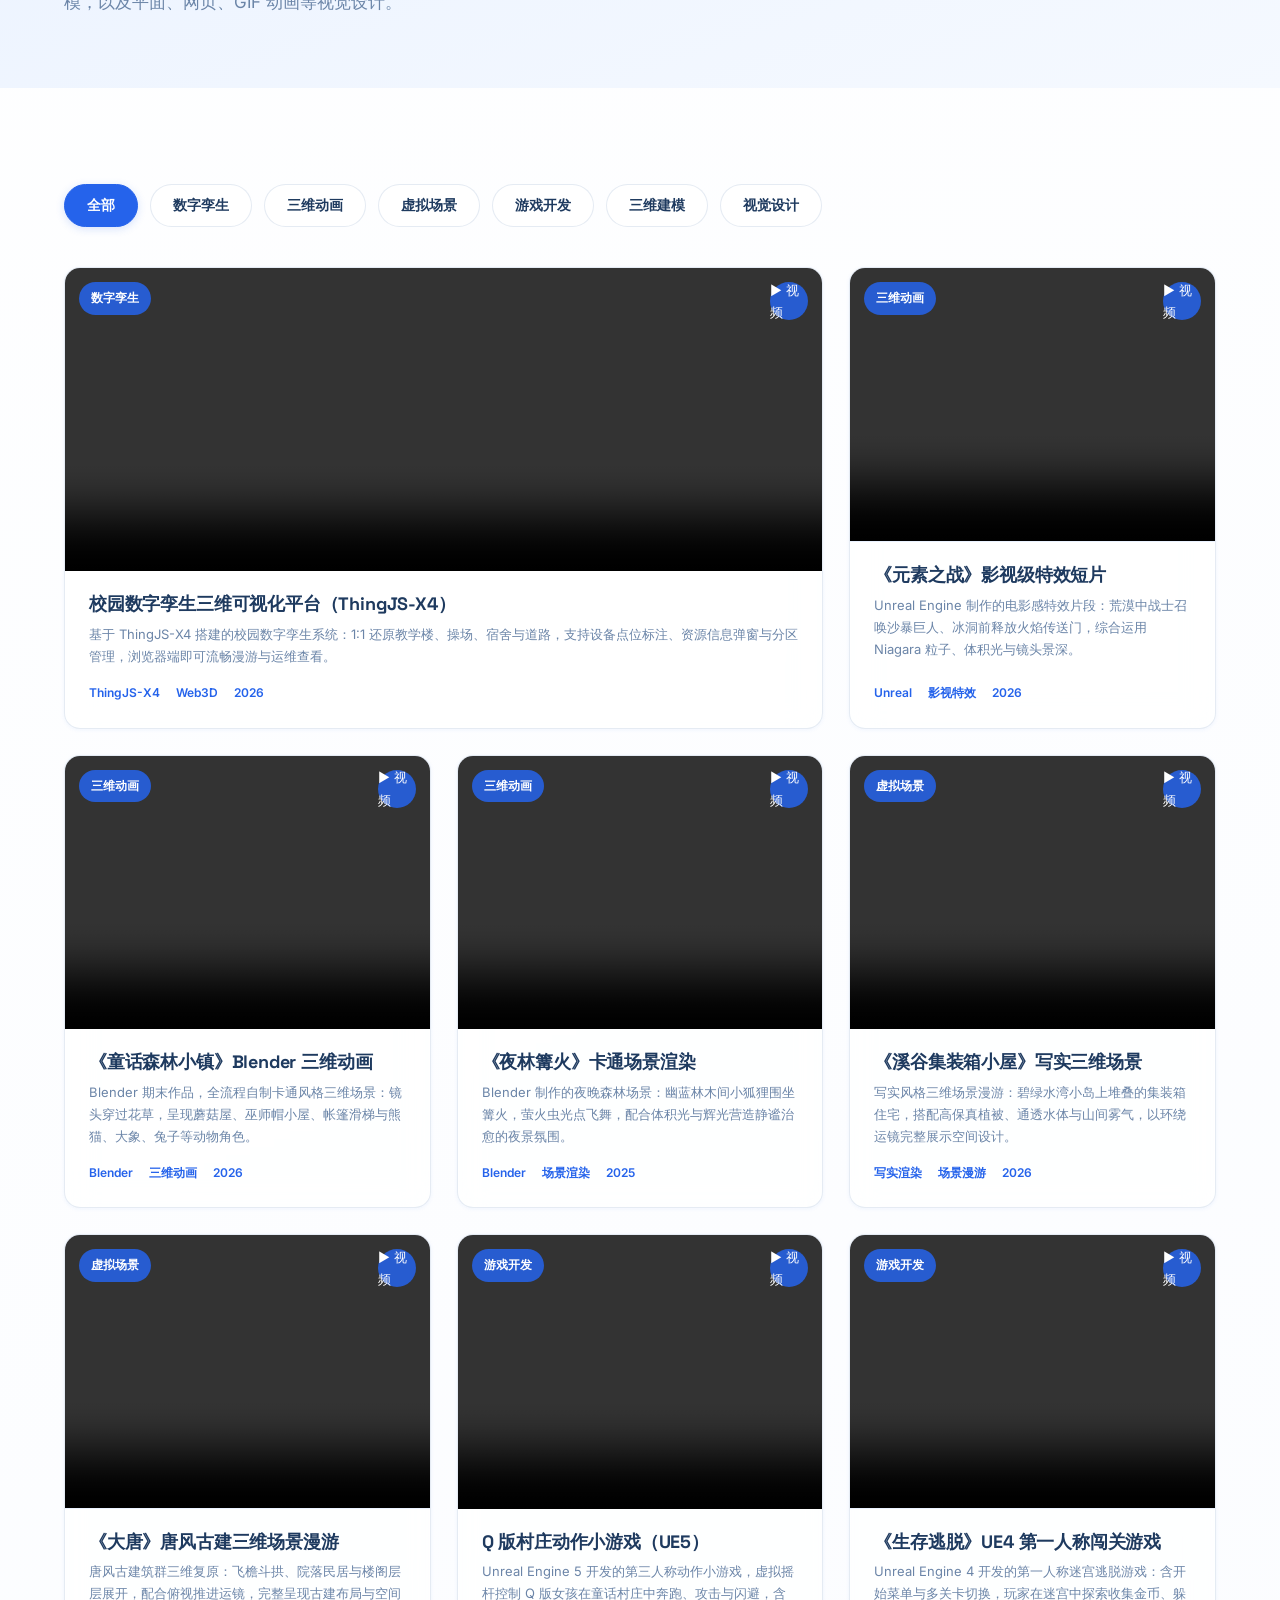
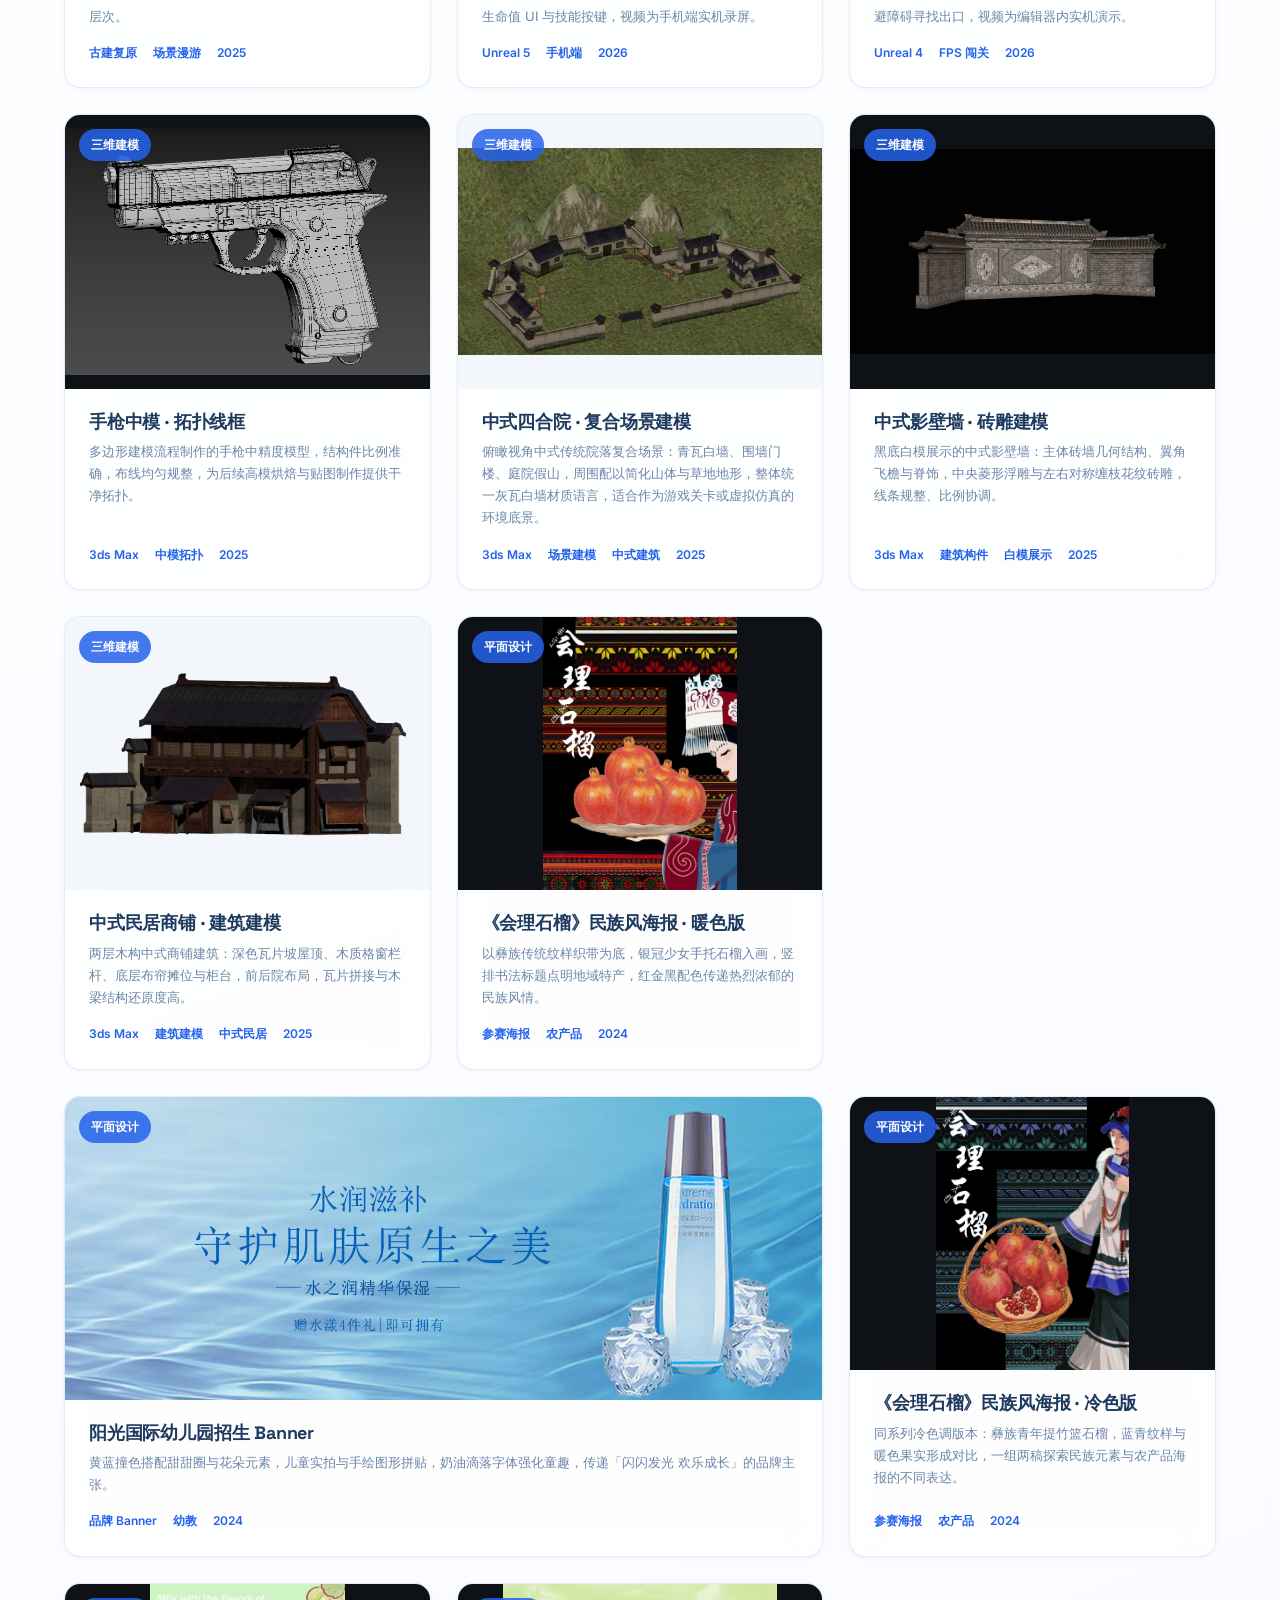
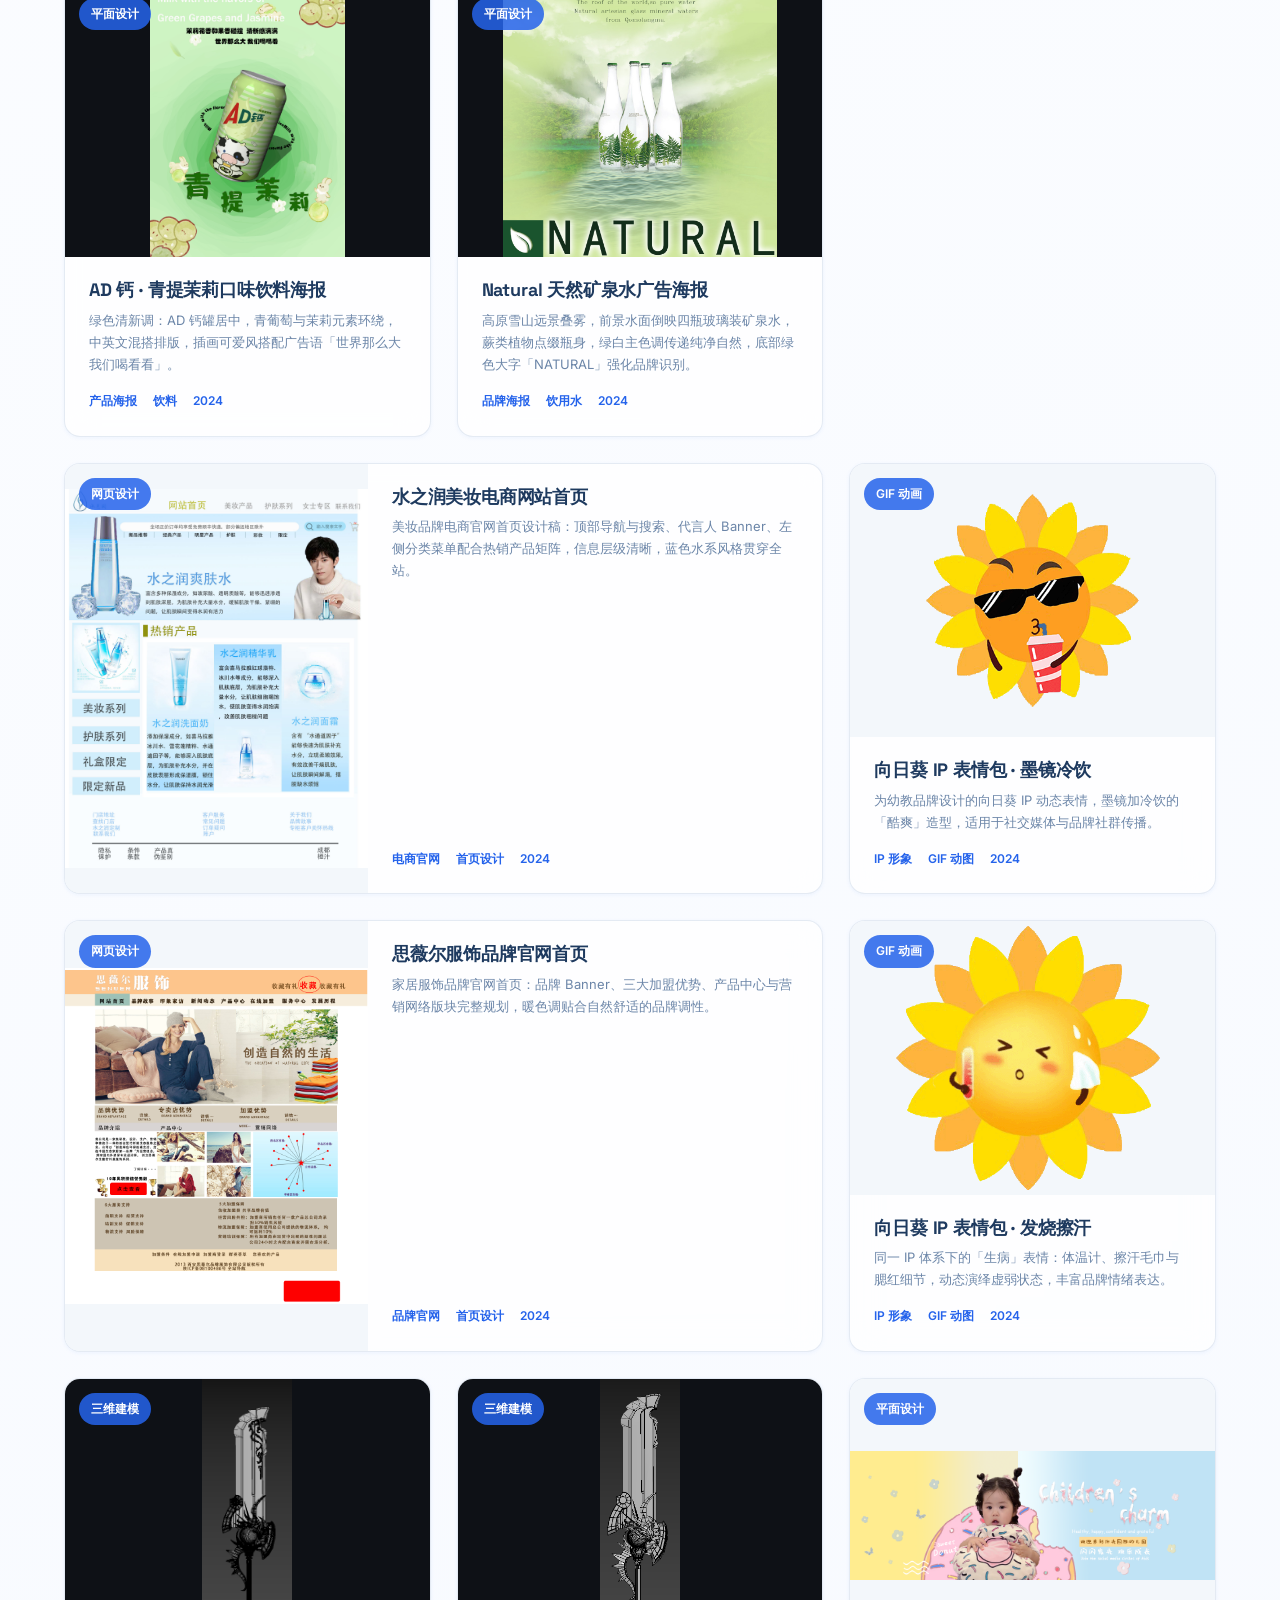
==== commit eb959941: "Replace images in index.html with new assets" ====
--- a/index.html
+++ b/index.html
@@ -637,7 +637,7 @@
           <div class="hero-visual">
             <div class="hero-card hero-card--portrait">
               <div class="vc-media">
-                <img src="hero-vr-hologram.png" alt="VR 全息投影与校园数字孪生可视化" loading="eager">
+                <img src="首页1.png" alt="VR 全息投影与校园数字孪生可视化" loading="eager">
               </div>
               <div class="vc-foot vc-foot--dark">
                 <strong>VR 虚拟仿真实训项目</strong>
@@ -805,7 +805,7 @@
         <div class="container">
           <div class="about-preview">
             <div class="ap-media">
-              <img src="9596c63354c8eb4a47602c3f9a43a93.png" alt="ThingJS 校园数字孪生协作开发场景" loading="lazy">
+              <img src="首页2.png" alt="ThingJS 校园数字孪生协作开发场景" loading="lazy">
               <div class="ap-badge">
                 <b data-count="3" data-suffix="">0</b><span>专业排名（前 3）</span>
                 <b data-count="2" data-suffix="款">0款</b><span>横版游戏项目经历</span>
